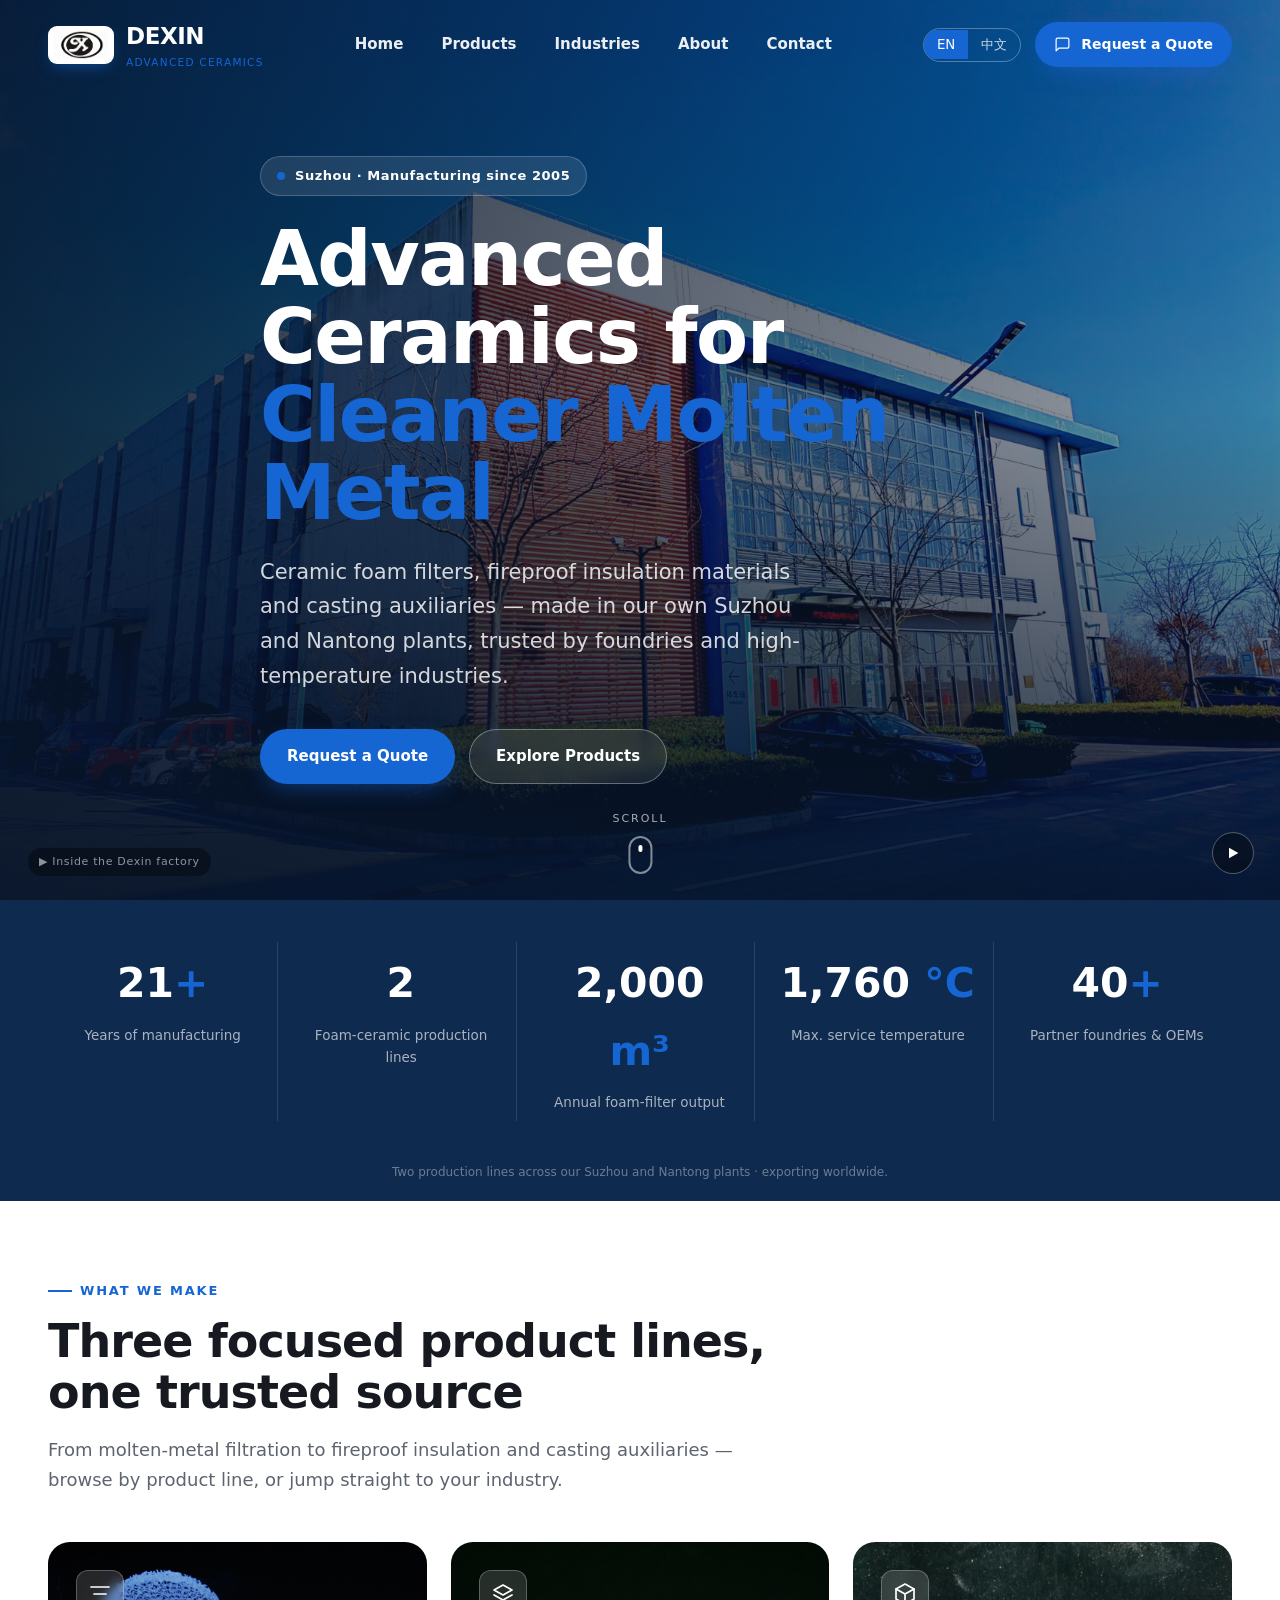
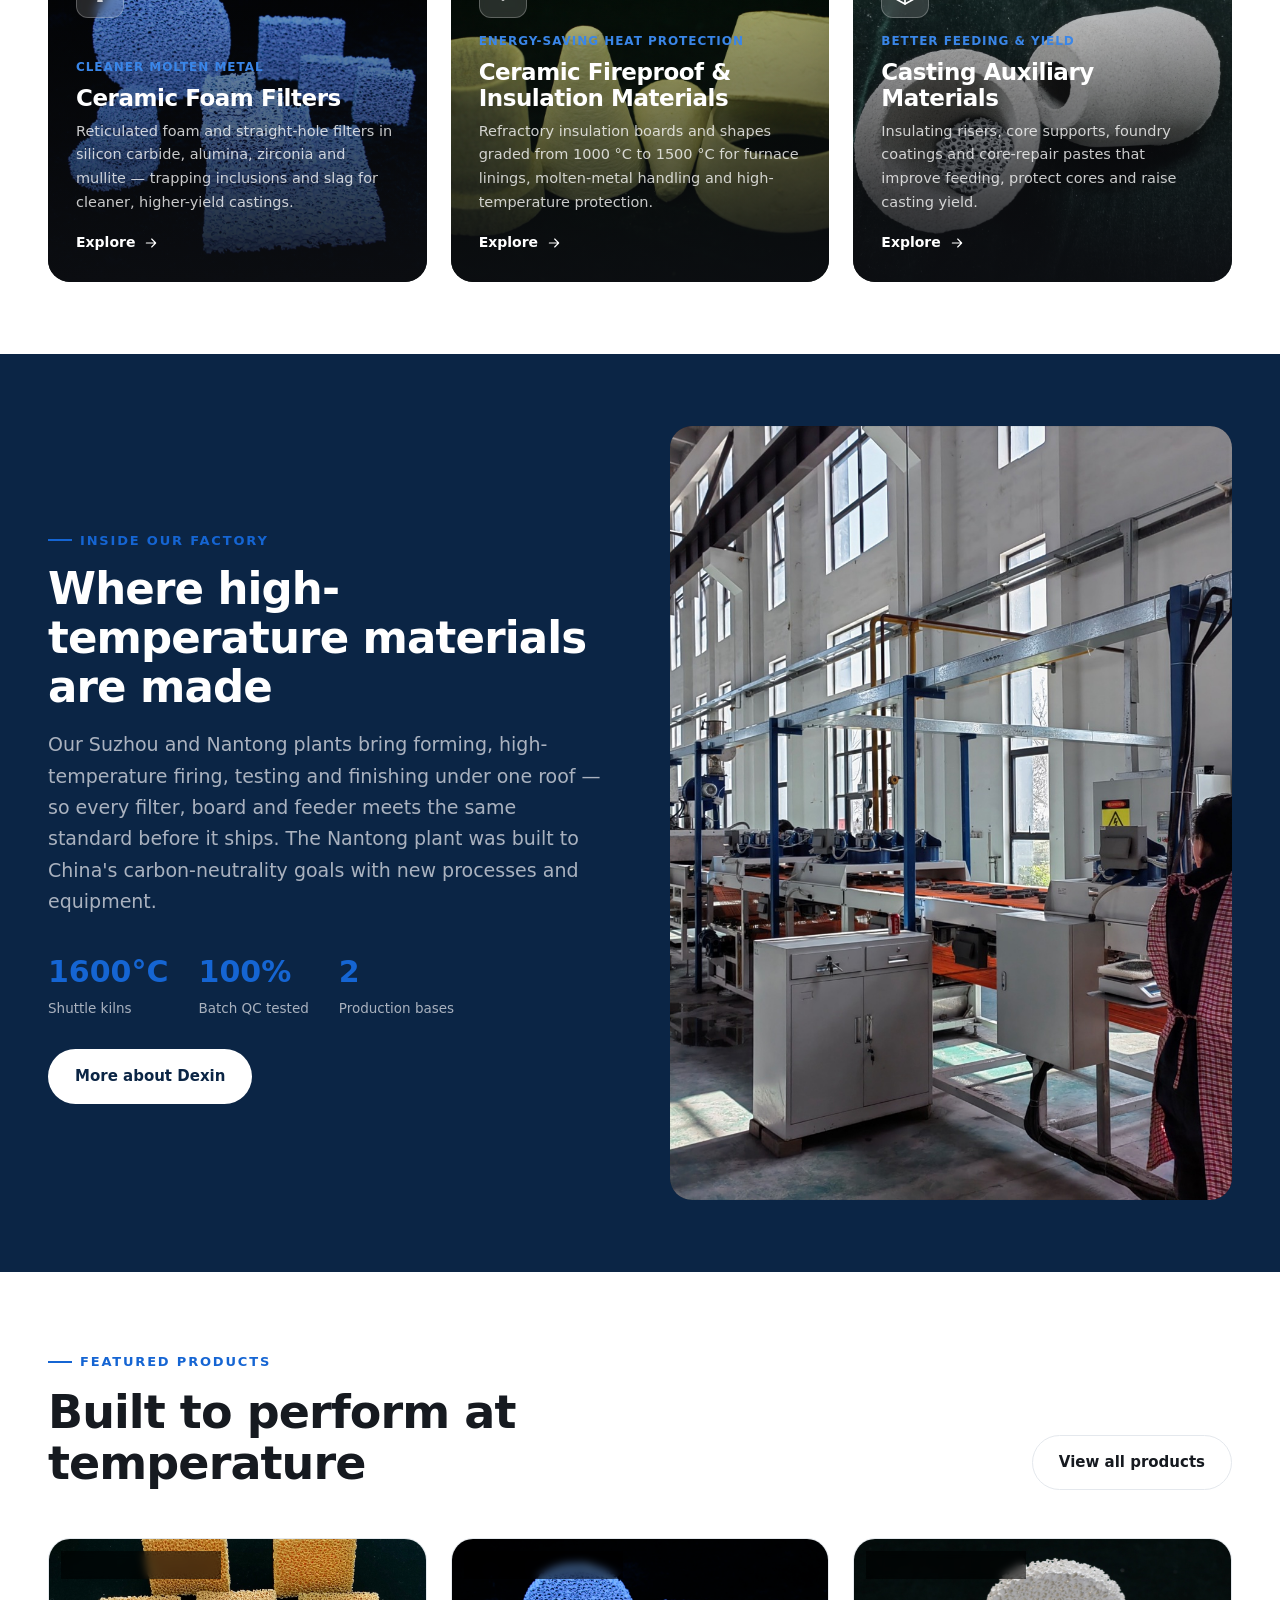
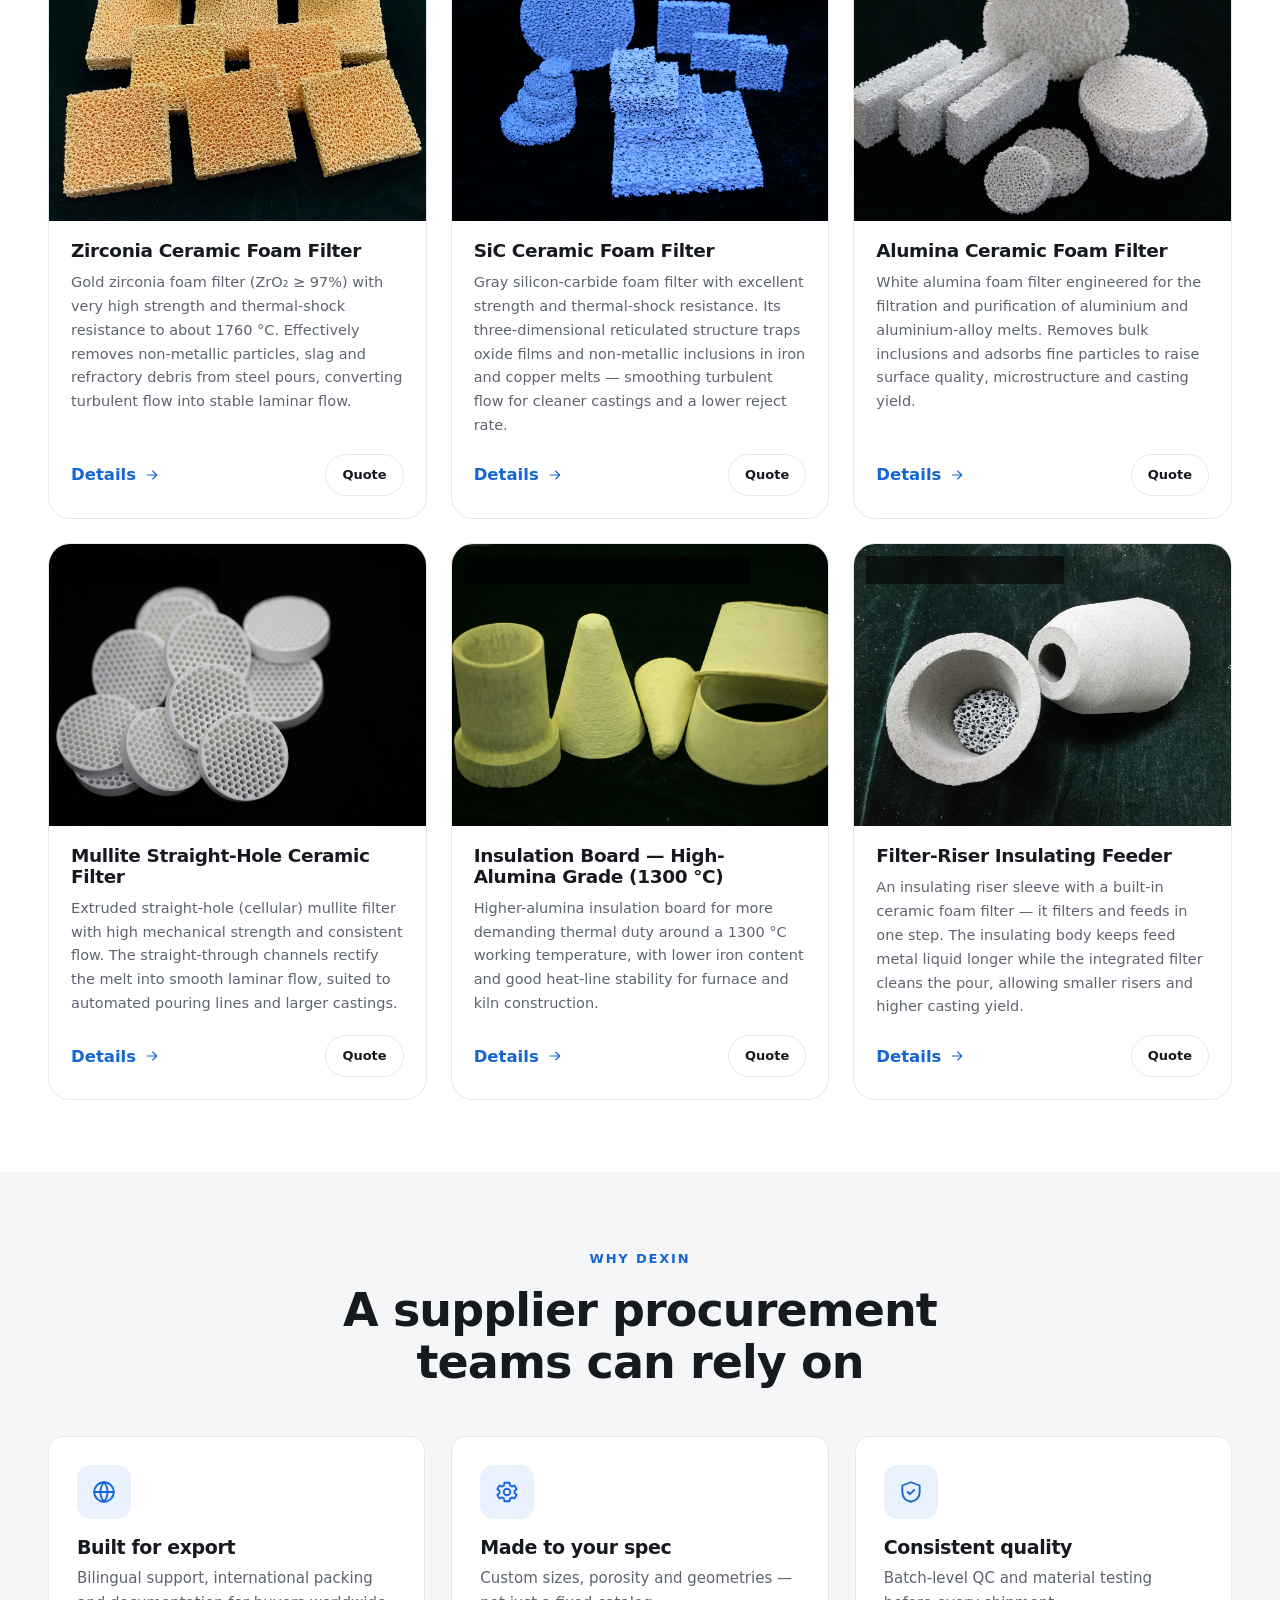
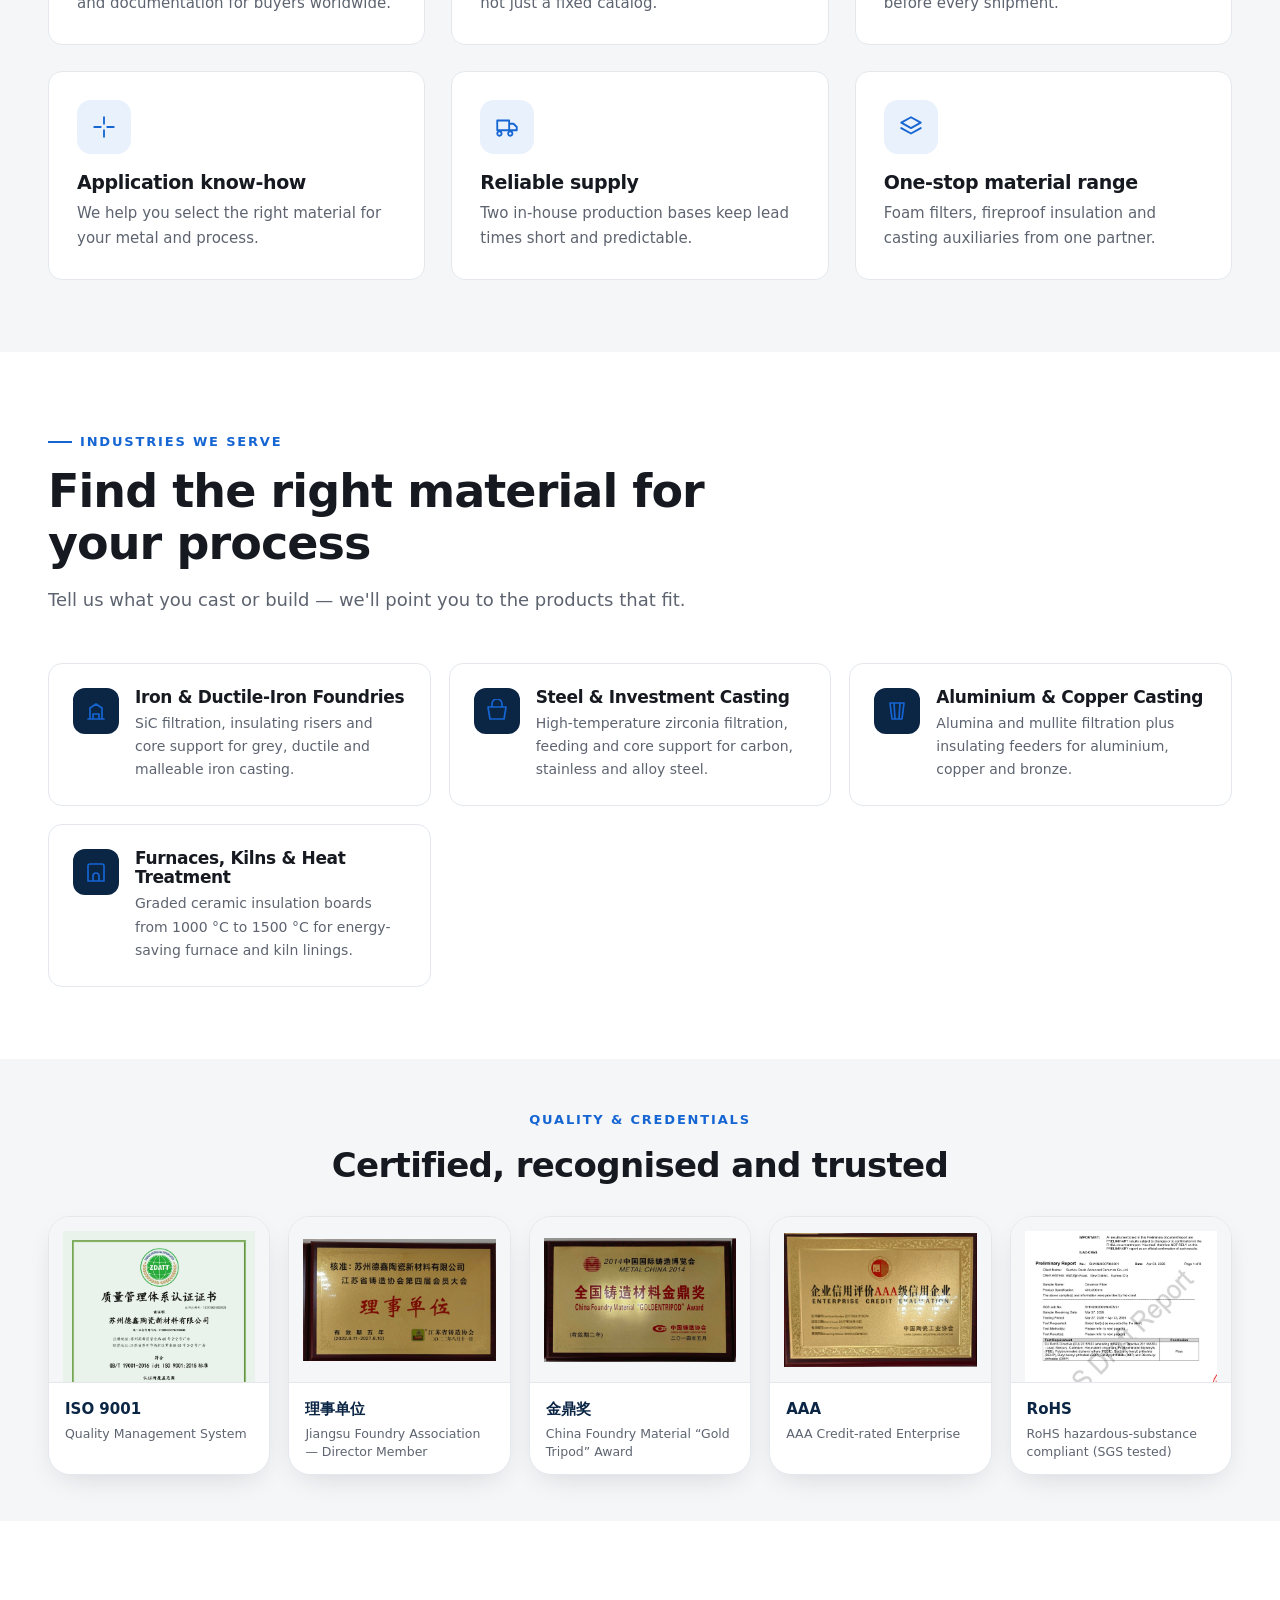
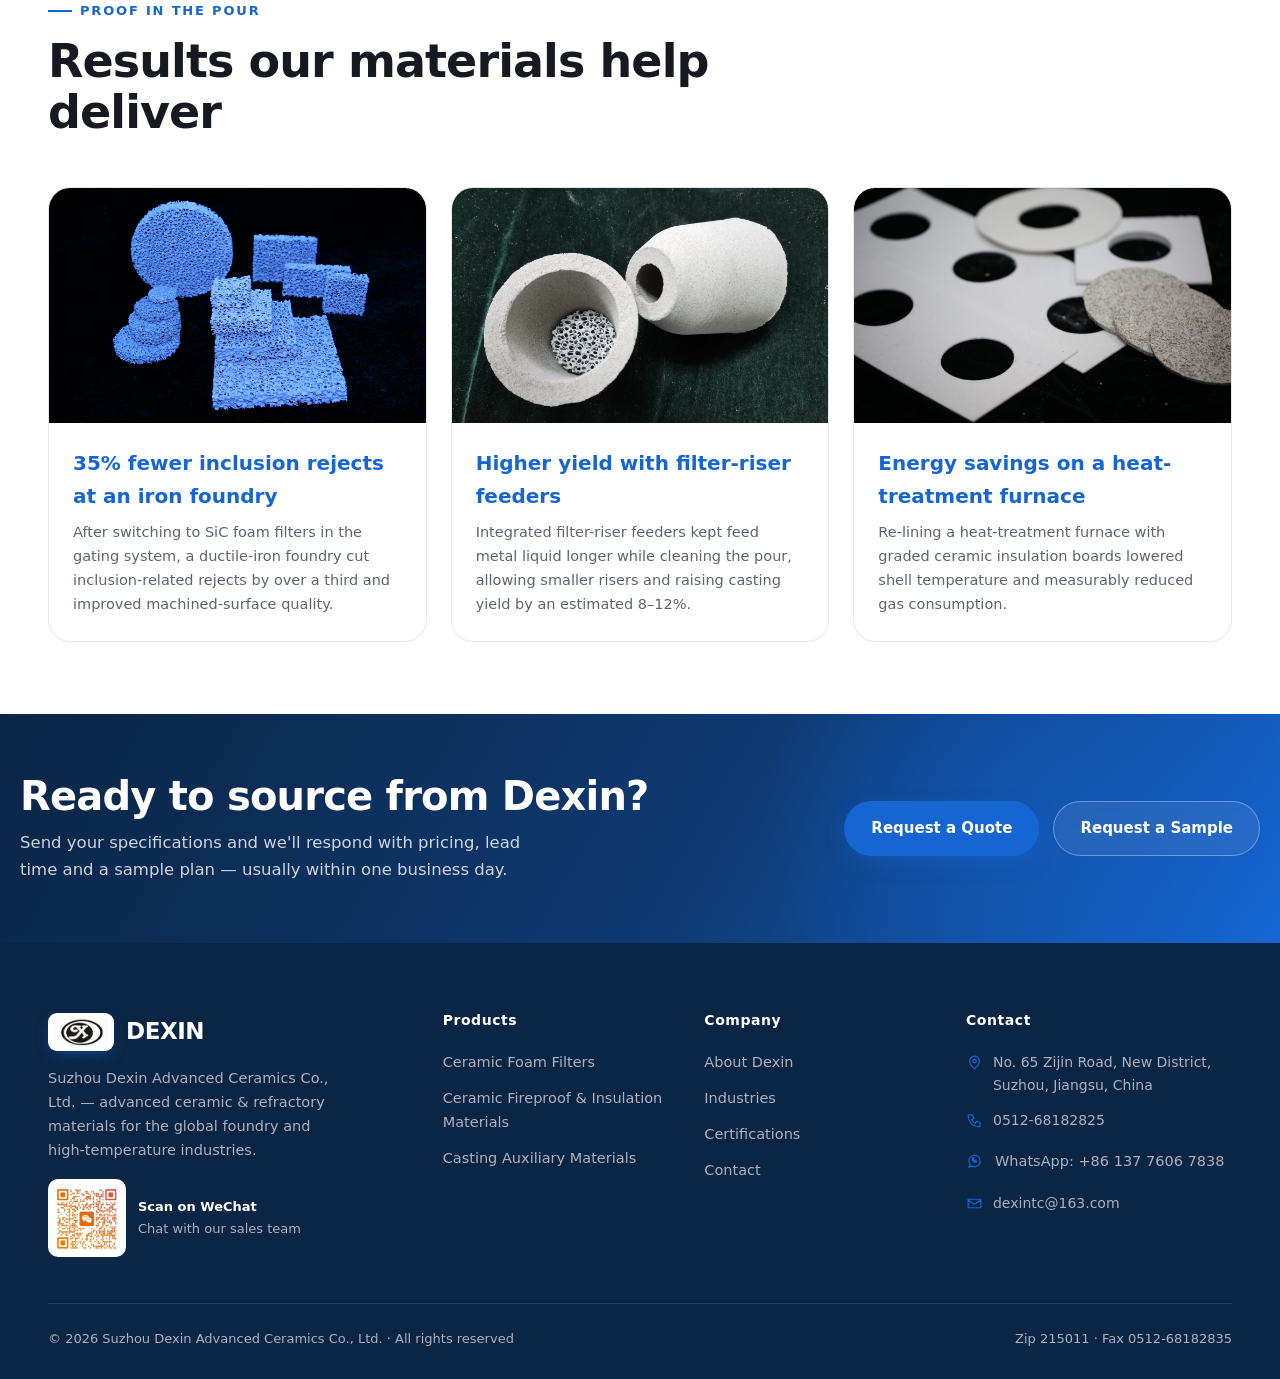
==== index.html @ f4f34315 "Wire inquiry forms, real brand assets, production text cleanup - Contact form + RFQ modal now submit" ====
<!DOCTYPE html>
<html lang="en">
<head>
<meta charset="UTF-8">
<meta name="viewport" content="width=device-width,initial-scale=1">
<title>苏州德鑫陶瓷新材料 — 泡沫陶瓷过滤器·防火隔热材料·铸造辅材制造商 | Dexin Advanced Ceramics</title>
<meta name="description" content="苏州德鑫陶瓷新材料有限公司（始于2005年）：专业生产碳化硅、氧化铝、氧化锆、莫来石泡沫陶瓷过滤器，陶瓷防火隔热材料与铸造辅材，苏州、南通两大生产基地，服务全球铸造及高温行业。Suzhou Dexin Advanced Ceramics — ceramic foam filters, fireproof insulation materials and casting auxiliaries since 2005.">
<link rel="canonical" href="https://szdexintc.com/">
<meta property="og:type" content="website">
<meta property="og:site_name" content="Suzhou Dexin Advanced Ceramics">
<meta property="og:title" content="苏州德鑫陶瓷新材料 — 泡沫陶瓷过滤器·防火隔热材料·铸造辅材制造商 | Dexin Advanced Ceramics">
<meta property="og:description" content="苏州德鑫陶瓷新材料有限公司（始于2005年）：专业生产碳化硅、氧化铝、氧化锆、莫来石泡沫陶瓷过滤器，陶瓷防火隔热材料与铸造辅材，苏州、南通两大生产基地，服务全球铸造及高温行业。Suzhou Dexin Advanced Ceramics — ceramic foam filters, fireproof insulation materials and casting auxiliaries since 2005.">
<meta property="og:url" content="https://szdexintc.com/">
<meta property="og:image" content="https://szdexintc.com/assets/img/site/factory_building.jpg">
<meta property="og:locale" content="en_US">
<meta property="og:locale:alternate" content="zh_CN">
<meta name="twitter:card" content="summary_large_image">
<meta name="keywords" content="泡沫陶瓷过滤器,碳化硅过滤器,氧化铝过滤器,氧化锆过滤器,莫来石过滤器,陶瓷防火隔热材料,铸造辅材,苏州德鑫陶瓷,ceramic foam filter,SiC foam filter,casting auxiliaries">
<meta name="applicable-device" content="pc,mobile">
<meta http-equiv="Cache-Control" content="no-transform">
<meta name="theme-color" content="#0b2545">
<meta name="referrer" content="strict-origin-when-cross-origin">
<meta http-equiv="Content-Security-Policy" content="default-src 'self'; script-src 'self' 'unsafe-inline'; style-src 'self' 'unsafe-inline'; img-src 'self' data:; font-src 'self'; media-src 'self'; connect-src 'self' https://api.web3forms.com; object-src 'none'; base-uri 'self'; form-action 'self'; frame-src 'none'; upgrade-insecure-requests">
<link rel="icon" type="image/jpeg" href="assets/img/site/logo_square.jpg">
<link rel="stylesheet" href="assets/css/fonts.css">
<link rel="stylesheet" href="assets/css/style.css">
<style>.hero-media.paused .slide{animation-play-state:paused}
.dx-toast{position:fixed;left:50%;bottom:34px;transform:translateX(-50%) translateY(20px);background:var(--ink);color:#fff;
padding:13px 22px;border-radius:100px;font-size:14px;z-index:600;opacity:0;transition:.3s;box-shadow:var(--shadow-lg)}
.dx-toast.show{opacity:1;transform:translateX(-50%)}</style>
<script type="application/ld+json">
{
 "@context": "https://schema.org",
 "@graph": [
  {
   "@type": "Organization",
   "@id": "https://szdexintc.com/#org",
   "name": "Suzhou Dexin Advanced Ceramics Co., Ltd.",
   "alternateName": [
    "苏州德鑫陶瓷新材料有限公司",
    "Dexin Advanced Ceramics",
    "DEXIN"
   ],
   "url": "https://szdexintc.com/",
   "logo": "https://szdexintc.com/assets/img/site/logo_square.jpg",
   "image": "https://szdexintc.com/assets/img/site/factory_building.jpg",
   "description": "苏州德鑫陶瓷新材料有限公司：专业生产泡沫陶瓷过滤器（碳化硅、氧化铝、氧化锆、莫来石）、陶瓷防火隔热材料与铸造辅材，始于2005年，苏州、南通两大生产基地。Manufacturer of ceramic foam filters (SiC, alumina, zirconia, mullite), fireproof ceramic insulation materials and casting auxiliaries for foundries and high-temperature industries. Founded 2005, Jiangsu, China.",
   "foundingDate": "2005",
   "email": "dexintc@163.com",
   "telephone": "+86-512-68182825",
   "faxNumber": "+86-512-68182835",
   "address": {
    "@type": "PostalAddress",
    "streetAddress": "No. 65 Zijin Road, New District",
    "addressLocality": "Suzhou",
    "addressRegion": "Jiangsu",
    "postalCode": "215011",
    "addressCountry": "CN"
   },
   "contactPoint": {
    "@type": "ContactPoint",
    "contactType": "sales",
    "telephone": "+86-137-7606-7838",
    "email": "dexintc@163.com",
    "availableLanguage": [
     "en",
     "zh"
    ]
   }
  },
  {
   "@type": "WebSite",
   "@id": "https://szdexintc.com/#website",
   "url": "https://szdexintc.com/",
   "name": "Suzhou Dexin Advanced Ceramics",
   "publisher": {
    "@id": "https://szdexintc.com/#org"
   },
   "inLanguage": [
    "en",
    "zh"
   ]
  }
 ]
}
</script>
</head>
<body>
<header id="site-header"></header>

<!-- ================= HERO ================= -->
<section class="hero">
  <div class="hero-media" id="heroMedia">
    <video id="heroVideo" autoplay muted loop playsinline preload="auto" poster="assets/img/site/factory_building.jpg">
      <source src="assets/video/factory.mp4" type="video/mp4">
    </video>
  </div>
  <div class="container hero-inner">
    <span class="tag"><span class="pulse"></span><span data-en>Suzhou · Manufacturing since 2005</span><span data-zh>苏州 · 始于2005年的专业制造</span></span>
    <h1><span data-en>Advanced Ceramics for <span class="accent">Cleaner Molten Metal</span></span><span data-zh>为更洁净的金属液<br>而生的<span class="accent">先进陶瓷材料</span></span></h1>
    <p class="sub"><span data-en>Ceramic foam filters, fireproof insulation materials and casting auxiliaries — made in our own Suzhou and Nantong plants, trusted by foundries and high-temperature industries.</span><span data-zh>泡沫陶瓷过滤器、陶瓷防火隔热材料与铸造辅材——苏州、南通自有工厂制造，深受铸造及高温行业信赖。</span></p>
    <div class="hero-cta">
      <a class="btn btn-primary" href="#" data-rfq data-rfq-type="quote"><span data-en>Request a Quote</span><span data-zh>获取报价</span></a>
      <a class="btn btn-on-dark" href="products.html"><span data-en>Explore Products</span><span data-zh>浏览产品</span></a>
    </div>
  </div>
  <div class="hero-vidctl"><button id="heroPause" title="Pause video" aria-label="Pause"></button></div>
  <span class="placeholder-note"><span data-en>▶ Inside the Dexin factory</span><span data-zh>▶ 走进德鑫工厂</span></span>
  <div class="hero-scroll"><span data-en>Scroll</span><span data-zh>向下滚动</span><span class="mouse"></span></div>
</section>

<!-- ================= STAT BAND ================= -->
<section class="statband">
  <div class="container">
    <div class="grid" id="statGrid"></div>
    <div class="stat-note"><span data-en>Two production lines across our Suzhou and Nantong plants · exporting worldwide.</span><span data-zh>苏州、南通两大生产基地 · 产品远销海内外。</span></div>
  </div>
</section>

<!-- ================= PRODUCT CATEGORIES ================= -->
<section class="section">
  <div class="container">
    <div class="section-head reveal">
      <span class="eyebrow"><span data-en>What we make</span><span data-zh>产品系列</span></span>
      <h2><span data-en>Three focused product lines, one trusted source</span><span data-zh>三大专注产品系列，一站式可靠供应</span></h2>
      <p><span data-en>From molten-metal filtration to fireproof insulation and casting auxiliaries — browse by product line, or jump straight to your industry.</span><span data-zh>从金属液过滤到防火隔热与铸造辅材——可按产品系列浏览，或直接进入您的应用行业。</span></p>
    </div>
    <div class="cards c3" id="catGrid"></div>
  </div>
</section>

<!-- ================= FACTORY BAND ================= -->
<section class="section dark factory">
  <div class="container">
    <div class="split">
      <div class="copy">
        <span class="eyebrow"><span data-en>Inside our factory</span><span data-zh>走进工厂</span></span>
        <h2 style="font-size:clamp(28px,3.4vw,44px);margin-top:14px"><span data-en>Where high-temperature materials are made</span><span data-zh>高温材料的诞生之地</span></h2>
        <p class="lead" style="color:var(--muted-d);margin-top:18px"><span data-en>Our Suzhou and Nantong plants bring forming, high-temperature firing, testing and finishing under one roof — so every filter, board and feeder meets the same standard before it ships. The Nantong plant was built to China's carbon-neutrality goals with new processes and equipment.</span><span data-zh>德鑫苏州与南通工厂集成型、高温烧成、检测与精加工于一体——确保每一片过滤器、每一块隔热板、每一只冒口出厂前都达到同一标准。南通工厂按国家碳中和目标建设，采用新工艺与新设备。</span></p>
        <div class="mini-stats">
          <div class="ms"><div class="n">1600°C</div><div class="l"><span data-en>Shuttle kilns</span><span data-zh>梭式窑炉</span></div></div>
          <div class="ms"><div class="n">100%</div><div class="l"><span data-en>Batch QC tested</span><span data-zh>批次质检</span></div></div>
          <div class="ms"><div class="n">2</div><div class="l"><span data-en>Production bases</span><span data-zh>生产基地</span></div></div>
        </div>
        <a class="btn btn-light" href="about.html" style="margin-top:30px"><span data-en>More about Dexin</span><span data-zh>了解德鑫</span></a>
      </div>
      <div class="media" id="factoryMedia">
        <img class="slide" src="assets/img/site/factory_line.jpg" alt="Dexin production line">
        <img class="slide" src="assets/img/site/molten_pour.jpg" alt="Molten metal pour">
        <img class="slide" src="assets/img/site/factory_kiln.jpg" alt="Shuttle kiln">
      </div>
    </div>
  </div>
</section>

<!-- ================= FEATURED PRODUCTS ================= -->
<section class="section">
  <div class="container">
    <div class="section-head reveal" style="display:flex;justify-content:space-between;align-items:flex-end;max-width:none;gap:20px;flex-wrap:wrap">
      <div style="max-width:620px">
        <span class="eyebrow"><span data-en>Featured products</span><span data-zh>精选产品</span></span>
        <h2><span data-en>Built to perform at temperature</span><span data-zh>为高温工况而生</span></h2>
      </div>
      <a class="btn btn-ghost" href="products.html"><span data-en>View all products</span><span data-zh>查看全部产品</span></a>
    </div>
    <div class="cards c3" id="featGrid"></div>
  </div>
</section>

<!-- ================= WHY DEXIN ================= -->
<section class="section soft">
  <div class="container">
    <div class="section-head center reveal">
      <span class="eyebrow"><span data-en>Why Dexin</span><span data-zh>为何选择德鑫</span></span>
      <h2><span data-en>A supplier procurement teams can rely on</span><span data-zh>采购团队可信赖的供应商</span></h2>
    </div>
    <div class="feature-grid" id="whyGrid"></div>
  </div>
</section>

<!-- ================= INDUSTRIES ================= -->
<section class="section">
  <div class="container">
    <div class="section-head reveal">
      <span class="eyebrow"><span data-en>Industries we serve</span><span data-zh>服务行业</span></span>
      <h2><span data-en>Find the right material for your process</span><span data-zh>为您的工艺匹配合适材料</span></h2>
      <p><span data-en>Tell us what you cast or build — we'll point you to the products that fit.</span><span data-zh>告诉我们您的铸造或制造场景，我们为您推荐适配产品。</span></p>
    </div>
    <div class="ind-grid" id="indGrid"></div>
  </div>
</section>

<!-- ================= CERTIFICATIONS ================= -->
<section class="section soft tight" id="certs">
  <div class="container">
    <div class="section-head center reveal" style="margin-bottom:32px">
      <span class="eyebrow"><span data-en>Quality & credentials</span><span data-zh>质量与资质</span></span>
      <h2 style="font-size:clamp(24px,2.8vw,34px)"><span data-en>Certified, recognised and trusted</span><span data-zh>认证 · 荣誉 · 信赖</span></h2>
    </div>
    <div class="cert-gallery reveal" id="certRow"></div>
  </div>
</section>

<!-- ================= CASE STUDIES ================= -->
<section class="section">
  <div class="container">
    <div class="section-head reveal">
      <span class="eyebrow"><span data-en>Proof in the pour</span><span data-zh>实效案例</span></span>
      <h2><span data-en>Results our materials help deliver</span><span data-zh>材料带来的实际成效</span></h2>
    </div>
    <div class="cards c3" id="caseGrid"></div>
  </div>
</section>

<!-- ================= CTA ================= -->
<section class="cta-band">
  <div class="container inner">
    <div class="reveal">
      <h2><span data-en>Ready to source from Dexin?</span><span data-zh>准备与德鑫合作？</span></h2>
      <p><span data-en>Send your specifications and we'll respond with pricing, lead time and a sample plan — usually within one business day.</span><span data-zh>发送您的规格需求，我们将回复价格、交期与样品方案——通常一个工作日内。</span></p>
    </div>
    <div class="hero-cta reveal d1">
      <a class="btn btn-primary" href="#" data-rfq data-rfq-type="quote"><span data-en>Request a Quote</span><span data-zh>获取报价</span></a>
      <a class="btn btn-on-dark" href="#" data-rfq data-rfq-type="sample"><span data-en>Request a Sample</span><span data-zh>申请样品</span></a>
    </div>
  </div>
</section>

<footer id="site-footer"></footer>

<script src="assets/js/data.js"></script>
<script>
window.DXPAGE = function(){
  const U=window.DXUI, D=window.DX;
  // stat band
  document.getElementById('statGrid').innerHTML = D.stats.map(s=>`
    <div class="stat"><div class="num" data-count="${s.v}" data-suffix="${s.suffix}">0</div>
      <div class="lbl"><span data-en>${s.en}</span><span data-zh>${s.zh}</span></div></div>`).join('');
  // categories
  const catImg={filters:'assets/img/products/sic.jpg',
    insulation:'assets/img/products/ins_highalu.jpg',casting:'assets/img/products/riser.jpg'};
  document.getElementById('catGrid').innerHTML = D.cats.map(c=>U.categoryCard(c,catImg[c.slug])).join('');
  // featured
  const feat=[44,41,43,55,92,71].map(id=>D.products.find(p=>p.id===id)).filter(Boolean);
  document.getElementById('featGrid').innerHTML = feat.map(p=>U.productCard(p)).join('');
  // why
  const why=[
    {ic:'globe',en:'Built for export',zh:'面向出口',de:'Bilingual support, international packing and documentation for buyers worldwide.',dz:'中英双语服务、国际包装与单证，服务全球买家。'},
    {ic:'gear',en:'Made to your spec',zh:'按需定制',de:'Custom sizes, porosity and geometries — not just a fixed catalog.',dz:'尺寸、气孔率与外形均可定制——不止于标准目录。'},
    {ic:'shield2',en:'Consistent quality',zh:'稳定质量',de:'Batch-level QC and material testing before every shipment.',dz:'每批出货前进行批次质检与材料测试。'},
    {ic:'spark',en:'Application know-how',zh:'应用经验',de:'We help you select the right material for your metal and process.',dz:'协助您为金属与工艺选择合适材料。'},
    {ic:'truck',en:'Reliable supply',zh:'可靠供货',de:'Two in-house production bases keep lead times short and predictable.',dz:'两大自有生产基地，交期短且可预期。'},
    {ic:'layers',en:'One-stop material range',zh:'一站式材料',de:'Foam filters, fireproof insulation and casting auxiliaries from one partner.',dz:'泡沫过滤器、防火隔热材料与铸造辅材一站采购。'},
  ];
  document.getElementById('whyGrid').innerHTML = why.map((w,i)=>`
    <div class="feature reveal d${(i%3)+1}"><div class="ico">${U.svg(w.ic)}</div>
      <h3><span data-en>${w.en}</span><span data-zh>${w.zh}</span></h3>
      <p><span data-en>${w.de}</span><span data-zh>${w.dz}</span></p></div>`).join('');
  // industries
  document.getElementById('indGrid').innerHTML = D.industries.map((c,i)=>`
    <a class="ind reveal d${(i%3)+1}" href="industries.html?ind=${c.slug}">
      <span class="ico">${U.svg(c.icon)}</span>
      <div><h3><span data-en>${c.en}</span><span data-zh>${c.zh}</span></h3>
      <p><span data-en>${c.desc_en}</span><span data-zh>${c.desc_zh}</span></p></div></a>`).join('');
  // certs — real certificate scans + honors
  document.getElementById('certRow').innerHTML = D.certs.map(c=>U.certCard(c)).join('');
  // cases
  document.getElementById('caseGrid').innerHTML = D.cases.map(cs=>{
    const p=D.products.find(x=>x.id===cs.pid)||{img:''};
    return `<article class="case reveal"><div class="thumb"><img src="${p.img}" alt="" loading="lazy"></div>
      <div class="body"><div class="kpi"><span data-en>${cs.en_t}</span><span data-zh>${cs.zh_t}</span></div>
      <p><span data-en>${cs.en}</span><span data-zh>${cs.zh}</span></p></div></article>`;}).join('');
};
// hero video play / pause control
document.addEventListener('DOMContentLoaded',function(){
  const U=window.DXUI;
  const pause=document.getElementById('heroPause'), vid=document.getElementById('heroVideo');
  if(pause&&vid){
    const sync=()=>{const paused=vid.paused;pause.innerHTML=U.svg(paused?'play':'pause');pause.title=paused?'Play':'Pause video';};
    pause.onclick=()=>{ if(vid.paused){vid.play();} else {vid.pause();} sync(); };
    vid.addEventListener('play',sync); vid.addEventListener('pause',sync); sync();
  }
});
</script>
<script src="assets/js/components.js"></script>
</body>
</html>
---- assets/css/fonts.css ----
/* Self-hosted webfonts (latin) — Chinese text uses system fonts (PingFang SC / Microsoft YaHei). */
@font-face{font-family:'Inter';font-style:normal;font-weight:400;font-display:swap;src:url('../fonts/inter-400.woff2') format('woff2');unicode-range:U+0000-00FF,U+0131,U+0152-0153,U+02BB-02BC,U+02C6,U+02DA,U+02DC,U+0304,U+0308,U+0329,U+2000-206F,U+20AC,U+2122,U+2191,U+2193,U+2212,U+2215,U+FEFF,U+FFFD;}
@font-face{font-family:'Inter';font-style:normal;font-weight:500;font-display:swap;src:url('../fonts/inter-500.woff2') format('woff2');unicode-range:U+0000-00FF,U+0131,U+0152-0153,U+02BB-02BC,U+02C6,U+02DA,U+02DC,U+0304,U+0308,U+0329,U+2000-206F,U+20AC,U+2122,U+2191,U+2193,U+2212,U+2215,U+FEFF,U+FFFD;}
@font-face{font-family:'Inter';font-style:normal;font-weight:600;font-display:swap;src:url('../fonts/inter-600.woff2') format('woff2');unicode-range:U+0000-00FF,U+0131,U+0152-0153,U+02BB-02BC,U+02C6,U+02DA,U+02DC,U+0304,U+0308,U+0329,U+2000-206F,U+20AC,U+2122,U+2191,U+2193,U+2212,U+2215,U+FEFF,U+FFFD;}
@font-face{font-family:'Inter';font-style:normal;font-weight:700;font-display:swap;src:url('../fonts/inter-700.woff2') format('woff2');unicode-range:U+0000-00FF,U+0131,U+0152-0153,U+02BB-02BC,U+02C6,U+02DA,U+02DC,U+0304,U+0308,U+0329,U+2000-206F,U+20AC,U+2122,U+2191,U+2193,U+2212,U+2215,U+FEFF,U+FFFD;}
@font-face{font-family:'Sora';font-style:normal;font-weight:400;font-display:swap;src:url('../fonts/sora-400.woff2') format('woff2');unicode-range:U+0000-00FF,U+0131,U+0152-0153,U+02BB-02BC,U+02C6,U+02DA,U+02DC,U+0304,U+0308,U+0329,U+2000-206F,U+20AC,U+2122,U+2191,U+2193,U+2212,U+2215,U+FEFF,U+FFFD;}
@font-face{font-family:'Sora';font-style:normal;font-weight:600;font-display:swap;src:url('../fonts/sora-600.woff2') format('woff2');unicode-range:U+0000-00FF,U+0131,U+0152-0153,U+02BB-02BC,U+02C6,U+02DA,U+02DC,U+0304,U+0308,U+0329,U+2000-206F,U+20AC,U+2122,U+2191,U+2193,U+2212,U+2215,U+FEFF,U+FFFD;}
@font-face{font-family:'Sora';font-style:normal;font-weight:700;font-display:swap;src:url('../fonts/sora-700.woff2') format('woff2');unicode-range:U+0000-00FF,U+0131,U+0152-0153,U+02BB-02BC,U+02C6,U+02DA,U+02DC,U+0304,U+0308,U+0329,U+2000-206F,U+20AC,U+2122,U+2191,U+2193,U+2212,U+2215,U+FEFF,U+FFFD;}
@font-face{font-family:'Sora';font-style:normal;font-weight:800;font-display:swap;src:url('../fonts/sora-800.woff2') format('woff2');unicode-range:U+0000-00FF,U+0131,U+0152-0153,U+02BB-02BC,U+02C6,U+02DA,U+02DC,U+0304,U+0308,U+0329,U+2000-206F,U+20AC,U+2122,U+2191,U+2193,U+2212,U+2215,U+FEFF,U+FFFD;}
---- assets/css/style.css ----
/* =====================================================================
   DEXIN — Suzhou Dexin Ceramic New Materials  |  Demo design system
   "Premium Hybrid": dark cinematic hero → light body → dark factory band
   ===================================================================== */

/* ---------- Tokens ---------- */
:root{
  --ink:#0b2545;          /* deep navy (brand dark)   */
  --ink-2:#0e2a4f;        /* dark section bg          */
  --ink-3:#173a63;        /* dark card                */
  --bg:#ffffff;
  --bg-soft:#f5f6f8;
  --bg-soft-2:#eceff3;
  --line:#e4e8ed;
  --line-dark:rgba(255,255,255,.12);
  --text:#161a20;
  --muted:#5d6470;
  --muted-d:#aab2bf;      /* muted on dark            */
  --molten:#1565d3;       /* logo royal blue (accent) */
  --molten-2:#3a86e8;
  --molten-soft:#e9f1fc;
  --steel:#0d4aa8;        /* deeper blue accent       */
  --gold:#f3b340;
  --radius:14px;
  --radius-lg:22px;
  --shadow-sm:0 1px 3px rgba(20,24,33,.06),0 1px 2px rgba(20,24,33,.04);
  --shadow:0 10px 30px -12px rgba(20,24,33,.18);
  --shadow-lg:0 30px 60px -20px rgba(20,24,33,.30);
  --container:1240px;
  --ease:cubic-bezier(.22,.61,.36,1);
  --font:'Inter','PingFang SC','Hiragino Sans GB','Microsoft YaHei',system-ui,-apple-system,Segoe UI,Roboto,Arial,sans-serif;
  --display:'Sora','PingFang SC','Hiragino Sans GB','Microsoft YaHei',var(--font);
}

/* ---------- Reset ---------- */
*,*::before,*::after{box-sizing:border-box}
html{scroll-behavior:smooth;-webkit-text-size-adjust:100%}
body{margin:0;font-family:var(--font);color:var(--text);background:var(--bg);
  font-size:16.5px;line-height:1.65;-webkit-font-smoothing:antialiased;overflow-x:hidden}
html[lang="zh"] body{font-size:17px;line-height:1.8}
img{max-width:100%;display:block}
a{color:inherit;text-decoration:none}
button{font-family:inherit;cursor:pointer}
h1,h2,h3,h4{font-family:var(--display);font-weight:700;line-height:1.12;letter-spacing:-.02em;margin:0}
p{margin:0}
ul{margin:0;padding:0;list-style:none}
:focus-visible{outline:3px solid var(--molten);outline-offset:2px;border-radius:6px}

/* ---------- Layout ---------- */
.container{width:100%;max-width:var(--container);margin:0 auto;padding:0 28px}
.section{padding:72px 0}
.section.tight{padding:46px 0}
.dark{background:var(--ink);color:#fff}
.dark h1,.dark h2,.dark h3{color:#fff}
.soft{background:var(--bg-soft)}
.eyebrow{display:inline-flex;align-items:center;gap:8px;font-family:var(--display);
  font-size:13px;font-weight:600;letter-spacing:.14em;text-transform:uppercase;color:var(--molten)}
.eyebrow::before{content:"";width:24px;height:2px;background:var(--molten);display:inline-block}
.section-head{max-width:720px;margin-bottom:48px}
.section-head.center{margin-inline:auto;text-align:center}
.section-head.center .eyebrow::before{display:none}
.section-head h2{font-size:clamp(28px,3.6vw,46px);margin:14px 0 0}
.section-head p{margin-top:16px;color:var(--muted);font-size:18px}
.dark .section-head p{color:var(--muted-d)}
.lead{font-size:19px;color:var(--muted)}

/* ---------- Buttons ---------- */
.btn{display:inline-flex;align-items:center;gap:10px;font-family:var(--display);font-weight:600;
  font-size:15px;padding:14px 26px;border-radius:100px;border:1.5px solid transparent;
  transition:transform .25s var(--ease),background .25s,box-shadow .25s,color .25s;white-space:nowrap}
.btn:hover{transform:translateY(-2px)}
.btn svg{width:17px;height:17px}
.btn-primary{background:var(--molten);color:#fff;box-shadow:0 8px 24px -8px rgba(21,101,211,.6)}
.btn-primary:hover{background:var(--molten-2);box-shadow:0 14px 30px -8px rgba(21,101,211,.7)}
.btn-dark{background:var(--ink);color:#fff}
.btn-dark:hover{background:#000}
.btn-ghost{background:transparent;color:var(--text);border-color:var(--line)}
.btn-ghost:hover{border-color:var(--ink);background:var(--ink);color:#fff}
.btn-light{background:#fff;color:var(--ink)}
.btn-light:hover{background:var(--bg-soft)}
.btn-on-dark{background:rgba(255,255,255,.08);color:#fff;border-color:rgba(255,255,255,.32);backdrop-filter:blur(6px)}
.btn-on-dark:hover{background:#fff;color:var(--ink);border-color:#fff}
.btn-sm{padding:10px 18px;font-size:14px}
.link-arrow{display:inline-flex;align-items:center;gap:8px;font-family:var(--display);font-weight:600;color:var(--molten)}
.link-arrow svg{width:16px;transition:transform .25s var(--ease)}
.link-arrow:hover svg{transform:translateX(5px)}

/* ---------- Header ---------- */
.site-header{position:fixed;inset:0 0 auto 0;z-index:200;transition:background .35s,box-shadow .35s,padding .35s;
  padding:18px 0}
.site-header .bar{display:flex;align-items:center;justify-content:space-between;gap:24px}
.brand{display:flex;align-items:center;gap:12px;font-family:var(--display);font-weight:800;font-size:23px;
  letter-spacing:-.02em;color:#fff;transition:color .35s}
.brand .mark{width:38px;height:38px;border-radius:9px;display:grid;place-items:center;flex:0 0 auto;
  background:linear-gradient(135deg,#3a86e8,#0d4aa8);box-shadow:0 6px 16px -6px rgba(21,101,211,.7)}
.brand .mark svg{width:22px;height:22px}
.brand small{display:block;font-family:var(--font);font-weight:500;font-size:10.5px;letter-spacing:.12em;
  text-transform:uppercase;color:var(--molten);margin-top:-2px}
.nav{display:flex;align-items:center;gap:6px}
.nav>li>a{display:block;padding:10px 16px;font-family:var(--display);font-weight:600;font-size:15px;
  color:rgba(255,255,255,.92);border-radius:8px;transition:background .2s,color .2s}
.nav>li>a:hover{background:rgba(255,255,255,.1)}
.header-actions{display:flex;align-items:center;gap:14px}
.lang-toggle{display:flex;align-items:center;gap:0;border:1.5px solid rgba(255,255,255,.3);border-radius:100px;
  overflow:hidden;font-family:var(--display);font-weight:600;font-size:13px}
.lang-toggle button{background:transparent;color:rgba(255,255,255,.8);border:0;padding:7px 13px;transition:.2s}
.lang-toggle button.active{background:var(--molten);color:#fff}

/* scrolled / solid header */
.site-header.solid{background:rgba(255,255,255,.92);backdrop-filter:saturate(180%) blur(14px);
  box-shadow:0 1px 0 var(--line),0 6px 24px -16px rgba(0,0,0,.3);padding:12px 0}
.site-header.solid .brand{color:var(--ink)}
.site-header.solid .nav>li>a{color:var(--text)}
.site-header.solid .nav>li>a:hover{background:var(--bg-soft)}
.site-header.solid .lang-toggle{border-color:var(--line)}
.site-header.solid .lang-toggle button{color:var(--muted)}
.site-header.solid .lang-toggle button.active{color:#fff}
/* inner pages always solid theme (stays fixed like the overlay header) */
.site-header.static-solid{background:rgba(255,255,255,.94);backdrop-filter:saturate(180%) blur(14px);
  box-shadow:0 1px 0 var(--line),0 6px 24px -16px rgba(0,0,0,.25);padding:12px 0}
.site-header.static-solid .brand{color:var(--ink)}
.site-header.static-solid .nav>li>a{color:var(--text)}
.site-header.static-solid .lang-toggle{border-color:var(--line)}
.site-header.static-solid .lang-toggle button{color:var(--muted)}

/* ---------- Mega menu ---------- */
.has-mega{position:relative}
.mega{position:fixed;left:0;right:0;top:0;margin-top:70px;background:#fff;color:var(--text);
  border-top:1px solid var(--line);box-shadow:var(--shadow-lg);
  opacity:0;visibility:hidden;transform:translateY(-10px);transition:.28s var(--ease);z-index:190}
.has-mega:hover .mega,.mega:hover{opacity:1;visibility:visible;transform:translateY(0)}
.mega-inner{max-width:var(--container);margin:0 auto;padding:34px 28px;display:grid;
  grid-template-columns:1.3fr 1fr;gap:40px}
.mega-col h4{font-size:12px;letter-spacing:.14em;text-transform:uppercase;color:var(--muted);margin-bottom:14px}
.mega-links{display:grid;grid-template-columns:1fr 1fr;gap:6px}
.mega-links.one{grid-template-columns:1fr}
.mega-links a{display:flex;align-items:center;gap:12px;padding:11px 12px;border-radius:10px;
  font-family:var(--display);font-weight:600;font-size:14.5px;transition:.18s}
.mega-links a:hover{background:var(--molten-soft);color:#c2440a}
.mega-links a .dot{width:8px;height:8px;border-radius:3px;background:var(--molten);flex:0 0 auto}
.mega-feature{background:var(--ink);border-radius:var(--radius);padding:26px;color:#fff;display:flex;
  flex-direction:column;justify-content:flex-end;min-height:220px;position:relative;overflow:hidden}
.mega-feature::after{content:"";position:absolute;inset:0;background:radial-gradient(120% 90% at 80% 0%,rgba(21,101,211,.45),transparent 60%)}
.mega-feature>*{position:relative;z-index:1}
.mega-feature h4{color:var(--molten);font-size:12px}
.mega-feature p{font-size:15px;color:var(--muted-d);margin:8px 0 16px}

/* ---------- Hero ---------- */
.hero{position:relative;min-height:100vh;display:flex;align-items:center;color:#fff;overflow:hidden;isolation:isolate}
.hero-media{position:absolute;inset:0;z-index:-2;background:#06122a}
.hero-media .slide,.hero-media video{position:absolute;inset:0;width:100%;height:100%;object-fit:cover}
.hero-media .slide{opacity:0;transform:scale(1.12);animation:kenburns 24s linear infinite;will-change:opacity,transform}
.hero-media .slide.show{opacity:1;transition:opacity 1.6s ease}
@keyframes kenburns{0%{transform:scale(1.04)}100%{transform:scale(1.18)}}
.hero::before{content:"";position:absolute;inset:0;z-index:-1;
  background:linear-gradient(105deg,rgba(7,20,41,.92) 0%,rgba(7,20,41,.72) 38%,rgba(7,20,41,.35) 100%),
             linear-gradient(0deg,rgba(7,20,41,.85),transparent 55%)}
.hero-inner{padding:120px 0 80px;max-width:760px}
.hero .tag{display:inline-flex;align-items:center;gap:10px;padding:8px 16px;border-radius:100px;
  background:rgba(255,255,255,.1);border:1px solid rgba(255,255,255,.2);font-size:13px;font-weight:600;
  font-family:var(--display);letter-spacing:.04em;backdrop-filter:blur(6px);margin-bottom:24px}
.hero .tag .pulse{width:8px;height:8px;border-radius:50%;background:var(--molten);box-shadow:0 0 0 0 rgba(21,101,211,.7);animation:pulse 2s infinite}
@keyframes pulse{0%{box-shadow:0 0 0 0 rgba(21,101,211,.6)}70%{box-shadow:0 0 0 12px rgba(21,101,211,0)}100%{box-shadow:0 0 0 0 rgba(21,101,211,0)}}
.hero h1{font-size:clamp(38px,6vw,76px);line-height:1.03}
.hero h1 .accent{color:var(--molten)}
.hero p.sub{font-size:clamp(17px,2vw,21px);color:rgba(255,255,255,.82);margin:22px 0 36px;max-width:560px}
.hero-cta{display:flex;flex-wrap:wrap;gap:14px;align-items:center}
.hero-scroll{position:absolute;bottom:26px;left:50%;transform:translateX(-50%);z-index:2;display:flex;
  flex-direction:column;align-items:center;gap:8px;font-size:11px;letter-spacing:.18em;text-transform:uppercase;color:rgba(255,255,255,.65)}
.hero-scroll .mouse{width:24px;height:38px;border:2px solid rgba(255,255,255,.5);border-radius:14px;position:relative}
.hero-scroll .mouse::after{content:"";position:absolute;top:7px;left:50%;transform:translateX(-50%);width:4px;height:7px;background:#fff;border-radius:2px;animation:scrolldot 1.8s infinite}
@keyframes scrolldot{0%{opacity:0;top:7px}40%{opacity:1}80%{opacity:0;top:18px}100%{opacity:0}}
.hero-vidctl{position:absolute;right:26px;bottom:26px;z-index:3;display:flex;gap:8px}
.hero-vidctl button{width:42px;height:42px;border-radius:50%;border:1px solid rgba(255,255,255,.3);
  background:rgba(0,0,0,.35);color:#fff;display:grid;place-items:center;backdrop-filter:blur(6px)}
.hero-vidctl svg{width:16px;height:16px}
.placeholder-note{position:absolute;left:28px;bottom:24px;z-index:3;font-size:11px;letter-spacing:.06em;
  color:rgba(255,255,255,.55);background:rgba(0,0,0,.35);padding:5px 11px;border-radius:100px;backdrop-filter:blur(4px)}

/* ---------- Stat band ---------- */
.statband{background:var(--ink-2);color:#fff;position:relative;z-index:5}
.statband .grid{display:grid;grid-template-columns:repeat(5,1fr);gap:8px;padding:42px 0}
.stat{text-align:center;padding:8px 14px;border-right:1px solid var(--line-dark)}
.stat:last-child{border-right:0}
.stat .num{font-family:var(--display);font-weight:800;font-size:clamp(28px,3.2vw,42px);
  color:#fff;contain:content}
.stat .num .suffix{color:var(--molten)}
.stat .lbl{font-size:13.5px;color:var(--muted-d);margin-top:6px}
.stat-note{text-align:center;font-size:12px;color:var(--muted-d);opacity:.6;padding-bottom:18px}

/* ---------- Product cards ---------- */
.cards{display:grid;gap:24px}
.cards.c3{grid-template-columns:repeat(3,1fr)}
.cards.c4{grid-template-columns:repeat(4,1fr)}
.cards.c2{grid-template-columns:repeat(2,1fr)}
.pcard{background:#fff;border:1px solid var(--line);border-radius:var(--radius-lg);overflow:hidden;
  transition:transform .35s var(--ease),box-shadow .35s,border-color .35s;display:flex;flex-direction:column}
.pcard:hover{transform:translateY(-6px);box-shadow:var(--shadow-lg);border-color:transparent}
.pcard .thumb{aspect-ratio:4/3;background:#06122a;overflow:hidden;position:relative}
.pcard .thumb img{width:100%;height:100%;object-fit:cover;transition:transform .6s var(--ease)}
.pcard:hover .thumb img{transform:scale(1.07)}
.pcard .thumb .cat-chip{position:absolute;top:12px;left:12px;font-size:11px;font-weight:600;font-family:var(--display);
  letter-spacing:.03em;padding:5px 11px;border-radius:100px;background:rgba(0,0,0,.55);color:#fff;backdrop-filter:blur(4px)}
.pcard .body{padding:20px 22px 22px;display:flex;flex-direction:column;flex:1}
.pcard h3{font-size:18.5px}
.pcard .body p{color:var(--muted);font-size:14.5px;margin:9px 0 16px;flex:1}
.pcard .foot{display:flex;align-items:center;justify-content:space-between;gap:10px}
.pcard .foot .btn{padding:9px 16px;font-size:13px}

/* category cards (big) */
.catcard{position:relative;border-radius:var(--radius-lg);overflow:hidden;min-height:340px;display:flex;
  flex-direction:column;justify-content:flex-end;padding:28px;color:#fff;isolation:isolate}
.catcard img{position:absolute;inset:0;width:100%;height:100%;object-fit:cover;z-index:-2;transition:transform .7s var(--ease)}
.catcard:hover img{transform:scale(1.08)}
.catcard::after{content:"";position:absolute;inset:0;z-index:-1;
  background:linear-gradient(180deg,rgba(12,14,18,.1) 0%,rgba(12,14,18,.55) 55%,rgba(12,14,18,.92) 100%)}
.catcard .ico{width:48px;height:48px;border-radius:12px;background:rgba(255,255,255,.14);border:1px solid rgba(255,255,255,.25);
  display:grid;place-items:center;margin-bottom:auto;backdrop-filter:blur(6px)}
.catcard .ico svg{width:24px;height:24px;color:#fff}
.catcard .tagk{font-size:12px;font-weight:600;letter-spacing:.08em;text-transform:uppercase;color:var(--molten-2)}
.catcard h3{font-size:23px;margin:8px 0 8px}
.catcard p{font-size:14.5px;color:rgba(255,255,255,.78)}
.catcard .more{margin-top:16px;display:inline-flex;align-items:center;gap:8px;font-family:var(--display);
  font-weight:600;font-size:14px;color:#fff}
.catcard .more svg{width:16px;transition:transform .25s var(--ease)}
.catcard:hover .more svg{transform:translateX(5px)}

/* ---------- Feature / why grid ---------- */
.feature-grid{display:grid;grid-template-columns:repeat(3,1fr);gap:26px}
.feature{padding:28px;border-radius:var(--radius);background:#fff;border:1px solid var(--line);transition:.3s}
.feature:hover{box-shadow:var(--shadow);transform:translateY(-4px)}
.feature .ico{width:54px;height:54px;border-radius:14px;background:var(--molten-soft);color:var(--molten);
  display:grid;place-items:center;margin-bottom:18px}
.feature .ico svg{width:26px;height:26px}
.feature h3{font-size:19px;margin-bottom:8px}
.feature p{color:var(--muted);font-size:15px}
.dark .feature{background:var(--ink-3);border-color:var(--line-dark)}
.dark .feature p{color:var(--muted-d)}
.dark .feature .ico{background:rgba(21,101,211,.16)}

/* ---------- Factory band ---------- */
.factory{position:relative;overflow:hidden}
.factory .split{display:grid;grid-template-columns:1.05fr .95fr;gap:0;align-items:stretch}
.factory .copy{padding:96px 64px 96px 0}
.factory .media{position:relative;border-radius:var(--radius-lg);overflow:hidden;min-height:460px;background:#06122a}
.factory .media .slide{position:absolute;inset:0;width:100%;height:100%;object-fit:cover;opacity:0;transition:opacity 1.4s}
.factory .media .slide.show{opacity:1}
.factory .media .play{position:absolute;inset:0;display:grid;place-items:center}
.factory .media .play .pbtn{width:84px;height:84px;border-radius:50%;background:rgba(21,101,211,.92);
  display:grid;place-items:center;box-shadow:0 0 0 0 rgba(21,101,211,.6);animation:pulse 2.4s infinite}
.factory .media .play .pbtn svg{width:30px;height:30px;color:#fff;margin-left:4px}
.mini-stats{display:flex;gap:30px;margin-top:30px;flex-wrap:wrap}
.mini-stats .ms .n{font-family:var(--display);font-weight:800;font-size:30px;color:var(--molten)}
.mini-stats .ms .l{font-size:13.5px;color:var(--muted-d)}

/* ---------- Industries ---------- */
.ind-grid{display:grid;grid-template-columns:repeat(3,1fr);gap:18px}
.ind{display:flex;gap:16px;padding:24px;border-radius:var(--radius);background:#fff;border:1px solid var(--line);
  transition:.3s;align-items:flex-start}
.ind:hover{box-shadow:var(--shadow);transform:translateY(-4px);border-color:transparent}
.ind .ico{width:46px;height:46px;border-radius:12px;background:var(--ink);color:var(--molten);display:grid;place-items:center;flex:0 0 auto}
.ind .ico svg{width:24px;height:24px}
.ind h3{font-size:17px}
.ind p{color:var(--muted);font-size:14px;margin-top:5px}

/* ---------- Certs ---------- */
.cert-row{display:flex;flex-wrap:wrap;gap:14px;justify-content:center}
.cert{display:flex;align-items:center;gap:12px;padding:14px 20px;border-radius:12px;background:#fff;
  border:1px solid var(--line);min-width:180px}
.cert .badge{width:42px;height:42px;border-radius:50%;display:grid;place-items:center;flex:0 0 auto;
  background:conic-gradient(from 180deg,#1565d3,#3a86e8,#0d4aa8,#1565d3);color:#fff;font-family:var(--display);
  font-weight:800;font-size:12px}
.cert .badge.sgs{background:#0b6}
.cert .c-code{font-family:var(--display);font-weight:700;font-size:15px}
.cert .c-lbl{font-size:12px;color:var(--muted)}

/* ---------- Cert gallery (real certificate scans) ---------- */
.cert-gallery{display:grid;grid-template-columns:repeat(5,1fr);gap:18px}
.cert-card{background:#fff;border:1px solid var(--line);border-radius:var(--radius-lg);overflow:hidden;
  display:flex;flex-direction:column;transition:.25s;box-shadow:var(--shadow)}
.cert-card:hover{transform:translateY(-4px);box-shadow:var(--shadow-lg);border-color:rgba(21,101,211,.4)}
.cert-shot{aspect-ratio:4/3;background:var(--bg-soft);display:grid;place-items:center;overflow:hidden;padding:14px}
.cert-shot img{width:100%;height:100%;object-fit:contain}
.cert-shot.cert-badge{background:linear-gradient(135deg,var(--ink),#1565d3)}
.cert-shot.cert-badge span{color:#fff;font-family:var(--display);font-weight:800;font-size:26px;letter-spacing:.04em}
.cert-meta{padding:14px 16px;border-top:1px solid var(--line)}
.cert-meta .c-code{font-family:var(--display);font-weight:700;font-size:15px;color:var(--ink)}
.cert-meta .c-lbl{font-size:12.5px;color:var(--muted);margin-top:3px;line-height:1.4}
@media(max-width:900px){.cert-gallery{grid-template-columns:repeat(2,1fr)}}
@media(max-width:520px){.cert-gallery{grid-template-columns:1fr}}

/* ---------- Modal WhatsApp quick-contact ---------- */
.modal-wa{display:flex;align-items:center;gap:11px;margin:2px 0 16px;padding:12px 15px;border-radius:12px;
  background:#eafaf0;border:1px solid #bfe8cd;color:#0a7a3d;font-size:13.5px;font-weight:600;transition:.2s}
.modal-wa:hover{background:#dff5e7}
.modal-wa svg{width:22px;height:22px;flex:0 0 auto;color:#25b366}

/* ---------- Case studies ---------- */
.case{display:grid;grid-template-columns:1fr;gap:0;background:#fff;border:1px solid var(--line);
  border-radius:var(--radius-lg);overflow:hidden;transition:.3s}
.case:hover{box-shadow:var(--shadow-lg);transform:translateY(-5px)}
.case .thumb{aspect-ratio:16/10;overflow:hidden;background:#06122a}
.case .thumb img{width:100%;height:100%;object-fit:cover}
.case .body{padding:24px}
.case .kpi{font-family:var(--display);font-weight:800;font-size:20px;color:var(--molten);margin-bottom:8px}
.case .body p{color:var(--muted);font-size:14.5px}

/* ---------- CTA strip ---------- */
.cta-band{background:linear-gradient(120deg,var(--ink) 0%,#0e3a72 56%,#1565d3 100%);color:#fff;position:relative;overflow:hidden}
.cta-band::after{content:"";position:absolute;right:-10%;top:-40%;width:60%;height:180%;
  background:radial-gradient(circle,rgba(21,101,211,.35),transparent 60%)}
.cta-band .inner{position:relative;z-index:1;display:flex;align-items:center;justify-content:space-between;gap:30px;flex-wrap:wrap;padding:60px 0}
.cta-band h2{font-size:clamp(26px,3.2vw,40px)}
.cta-band p{color:rgba(255,255,255,.8);margin-top:10px;max-width:520px}

/* ---------- Footer ---------- */
.site-footer{background:var(--ink);color:var(--muted-d);padding:70px 0 30px}
.foot-grid{display:grid;grid-template-columns:1.6fr 1fr 1fr 1.2fr;gap:40px}
.site-footer .brand{color:#fff;margin-bottom:16px}
.site-footer p{font-size:14.5px;color:var(--muted-d);max-width:300px}
.foot-col h4{color:#fff;font-size:14px;letter-spacing:.04em;margin-bottom:16px;font-family:var(--display)}
.foot-col a{display:block;padding:6px 0;font-size:14.5px;color:var(--muted-d);transition:.2s}
.foot-col a:hover{color:var(--molten)}
.foot-contact li{display:flex;gap:10px;font-size:14px;padding:6px 0}
.foot-contact svg{width:17px;height:17px;color:var(--molten);flex:0 0 auto;margin-top:3px}
.wechat{margin-top:16px;display:flex;align-items:center;gap:12px}
.wechat .qr{width:78px;height:78px;border-radius:10px;background:#fff;display:grid;place-items:center;flex:0 0 auto}
.wechat .qr svg{width:62px;height:62px}
.foot-bottom{margin-top:46px;padding-top:24px;border-top:1px solid var(--line-dark);display:flex;
  justify-content:space-between;gap:20px;flex-wrap:wrap;font-size:13px;color:var(--muted-d)}

/* ---------- Page hero (inner pages) ---------- */
.page-hero{background:var(--ink);color:#fff;padding:150px 0 70px;position:relative;overflow:hidden}
.page-hero::after{content:"";position:absolute;right:-5%;top:-30%;width:50%;height:160%;
  background:radial-gradient(circle,rgba(21,101,211,.28),transparent 62%)}
.page-hero .inner{position:relative;z-index:1;max-width:760px}
.page-hero h1{font-size:clamp(32px,4.6vw,56px)}
.page-hero p{color:var(--muted-d);font-size:18px;margin-top:16px;max-width:600px}
.crumbs{display:flex;gap:8px;align-items:center;font-size:13px;color:var(--muted-d);margin-bottom:18px}
.crumbs a:hover{color:var(--molten)}
.crumbs span{opacity:.5}

/* ---------- Filter tabs ---------- */
.tabs{display:flex;flex-wrap:wrap;gap:10px;margin-bottom:36px}
.tab{padding:10px 20px;border-radius:100px;border:1.5px solid var(--line);background:#fff;font-family:var(--display);
  font-weight:600;font-size:14px;color:var(--muted);transition:.2s}
.tab:hover{border-color:var(--ink);color:var(--ink)}
.tab.active{background:var(--ink);color:#fff;border-color:var(--ink)}

/* ---------- Product detail ---------- */
.pd-grid{display:grid;grid-template-columns:1fr 1fr;gap:54px;align-items:start}
.pd-gallery .main{border-radius:var(--radius-lg);overflow:hidden;background:#06122a;aspect-ratio:1/1}
.pd-gallery .main img{width:100%;height:100%;object-fit:cover}
.pd-thumbs{display:flex;gap:12px;margin-top:14px}
.pd-thumbs img{width:84px;height:84px;object-fit:cover;border-radius:10px;border:2px solid transparent;cursor:pointer;background:#06122a}
.pd-thumbs img.active{border-color:var(--molten)}
.pd-info .cat-chip{display:inline-block;font-size:12px;font-weight:600;color:var(--molten);text-transform:uppercase;letter-spacing:.08em}
.pd-info h1{font-size:clamp(28px,3.4vw,40px);margin:10px 0 14px}
.pd-info .desc{font-size:17px;color:var(--muted);margin-bottom:24px}
.spec-table{width:100%;border-collapse:collapse;border:1px solid var(--line);border-radius:12px;overflow:hidden;margin-bottom:14px}
.spec-table th,.spec-table td{text-align:left;padding:13px 18px;font-size:14.5px;border-bottom:1px solid var(--line)}
.spec-table tr:last-child th,.spec-table tr:last-child td{border-bottom:0}
.spec-table th{background:var(--bg-soft);font-family:var(--display);font-weight:600;width:46%;color:var(--text)}
.spec-table td{color:var(--muted)}
.spec-cap{font-size:12.5px;color:var(--muted);margin-bottom:22px}
.chips{display:flex;flex-wrap:wrap;gap:8px;margin:8px 0 26px}
.chips span{font-size:13px;padding:6px 14px;border-radius:100px;background:var(--bg-soft);border:1px solid var(--line);color:var(--muted)}
.pd-actions{display:flex;gap:12px;flex-wrap:wrap;padding-top:8px;border-top:1px solid var(--line);padding-top:24px}

/* ---------- Forms / modal ---------- */
.modal-backdrop{position:fixed;inset:0;background:rgba(8,10,14,.6);backdrop-filter:blur(4px);z-index:500;
  display:flex;align-items:center;justify-content:center;padding:24px;opacity:0;visibility:hidden;transition:.3s}
.modal-backdrop.open{opacity:1;visibility:visible}
.modal{background:#fff;border-radius:var(--radius-lg);max-width:520px;width:100%;max-height:92vh;overflow:auto;
  box-shadow:var(--shadow-lg);transform:translateY(20px) scale(.98);transition:.32s var(--ease)}
.modal-backdrop.open .modal{transform:none}
.modal-head{padding:26px 28px 0;display:flex;justify-content:space-between;align-items:flex-start;gap:16px}
.modal-head h3{font-size:23px}
.modal-head .x{width:38px;height:38px;border-radius:50%;border:1px solid var(--line);background:#fff;display:grid;place-items:center;flex:0 0 auto}
.modal-head .x svg{width:18px}
.modal-sub{padding:6px 28px 0;color:var(--muted);font-size:14.5px}
form.dx-form{padding:20px 28px 28px;display:grid;gap:14px}
.field{display:grid;gap:6px}
.field.row{grid-template-columns:1fr 1fr;gap:14px}
.field label{font-size:13px;font-weight:600;font-family:var(--display);color:var(--text)}
.field .req{color:var(--molten)}
.field input,.field textarea,.field select{width:100%;padding:12px 14px;border:1.5px solid var(--line);border-radius:10px;
  font-family:inherit;font-size:15px;background:var(--bg-soft);transition:.2s}
.field input:focus,.field textarea:focus,.field select:focus{outline:none;border-color:var(--molten);background:#fff}
.field textarea{min-height:96px;resize:vertical}
.form-note{font-size:12px;color:var(--muted);display:flex;gap:8px;align-items:flex-start}
.form-ok{display:none;padding:30px 28px 34px;text-align:center}
.form-ok.show{display:block}
.form-ok .ck{width:64px;height:64px;border-radius:50%;background:var(--molten-soft);color:var(--molten);display:grid;place-items:center;margin:0 auto 16px}
.form-ok .ck svg{width:32px}

/* ---------- Reveal ---------- */
.reveal{opacity:0;transform:translateY(26px);transition:opacity .7s var(--ease),transform .7s var(--ease)}
.reveal.in{opacity:1;transform:none}
.reveal.d1{transition-delay:.08s}.reveal.d2{transition-delay:.16s}.reveal.d3{transition-delay:.24s}.reveal.d4{transition-delay:.32s}

/* ---------- Lang visibility ---------- */
[data-zh]{display:none}
html[lang="zh"] [data-en]{display:none}
html[lang="zh"] [data-zh]{display:revert}
.i18n-inline [data-en],.i18n-inline [data-zh]{display:inline}
html[lang="zh"] .i18n-inline [data-en]{display:none}

/* ---------- Mobile nav ---------- */
.hamburger{display:none;width:44px;height:44px;border-radius:10px;border:1px solid rgba(255,255,255,.25);
  background:rgba(255,255,255,.06);color:#fff;place-items:center}
.solid .hamburger,.static-solid .hamburger{color:var(--ink);border-color:var(--line);background:#fff}
.hamburger svg{width:22px}
.mobile-nav{position:fixed;inset:0;background:var(--ink);z-index:400;padding:90px 28px 28px;transform:translateX(100%);
  transition:transform .35s var(--ease);overflow:auto}
.mobile-nav.open{transform:none}
.mobile-nav a{display:block;padding:16px 4px;font-family:var(--display);font-weight:600;font-size:20px;color:#fff;
  border-bottom:1px solid var(--line-dark)}
.mobile-nav a.sub{font-size:16px;padding-left:18px;color:var(--muted-d)}
.mobile-nav .mclose{position:absolute;top:24px;right:24px;width:46px;height:46px;border-radius:50%;
  border:1px solid var(--line-dark);background:transparent;color:#fff;display:grid;place-items:center}

/* ---------- Responsive ---------- */
@media (max-width:1080px){
  .factory .copy{padding:64px 36px 64px 0}
  .foot-grid{grid-template-columns:1fr 1fr}
}
@media (max-width:920px){
  .nav,.header-actions .lang-toggle,.header-actions .btn{display:none}
  .hamburger{display:grid}
  .statband .grid{grid-template-columns:repeat(2,1fr);gap:18px}
  .stat:nth-child(2n){border-right:0}
  .cards.c3,.cards.c4{grid-template-columns:repeat(2,1fr)}
  .feature-grid,.ind-grid{grid-template-columns:1fr 1fr}
  .factory .split{grid-template-columns:1fr}
  .factory .copy{padding:56px 0 36px}
  .factory .media{min-height:340px}
  .pd-grid{grid-template-columns:1fr;gap:32px}
  .mega{display:none}
  .section{padding:68px 0}
}
@media (max-width:600px){
  .container{padding:0 20px}
  .cards.c3,.cards.c4,.cards.c2,.feature-grid,.ind-grid,.foot-grid{grid-template-columns:1fr}
  .statband .grid{grid-template-columns:1fr 1fr}
  .hero-inner{padding-top:130px}
  .field.row{grid-template-columns:1fr}
  .cta-band .inner{flex-direction:column;align-items:flex-start}
  .stat .num{font-size:30px}
}
@media (prefers-reduced-motion:reduce){
  *{animation-duration:.001s!important;animation-iteration-count:1!important}
  .reveal{opacity:1;transform:none}
  .hero-media .slide{animation:none}
}

/* real brand logo + wechat QR photo */
.brand img.mark{width:66px;height:38px;object-fit:contain;background:#fff;padding:3px 6px}
.wechat img.qr{object-fit:contain;padding:4px}
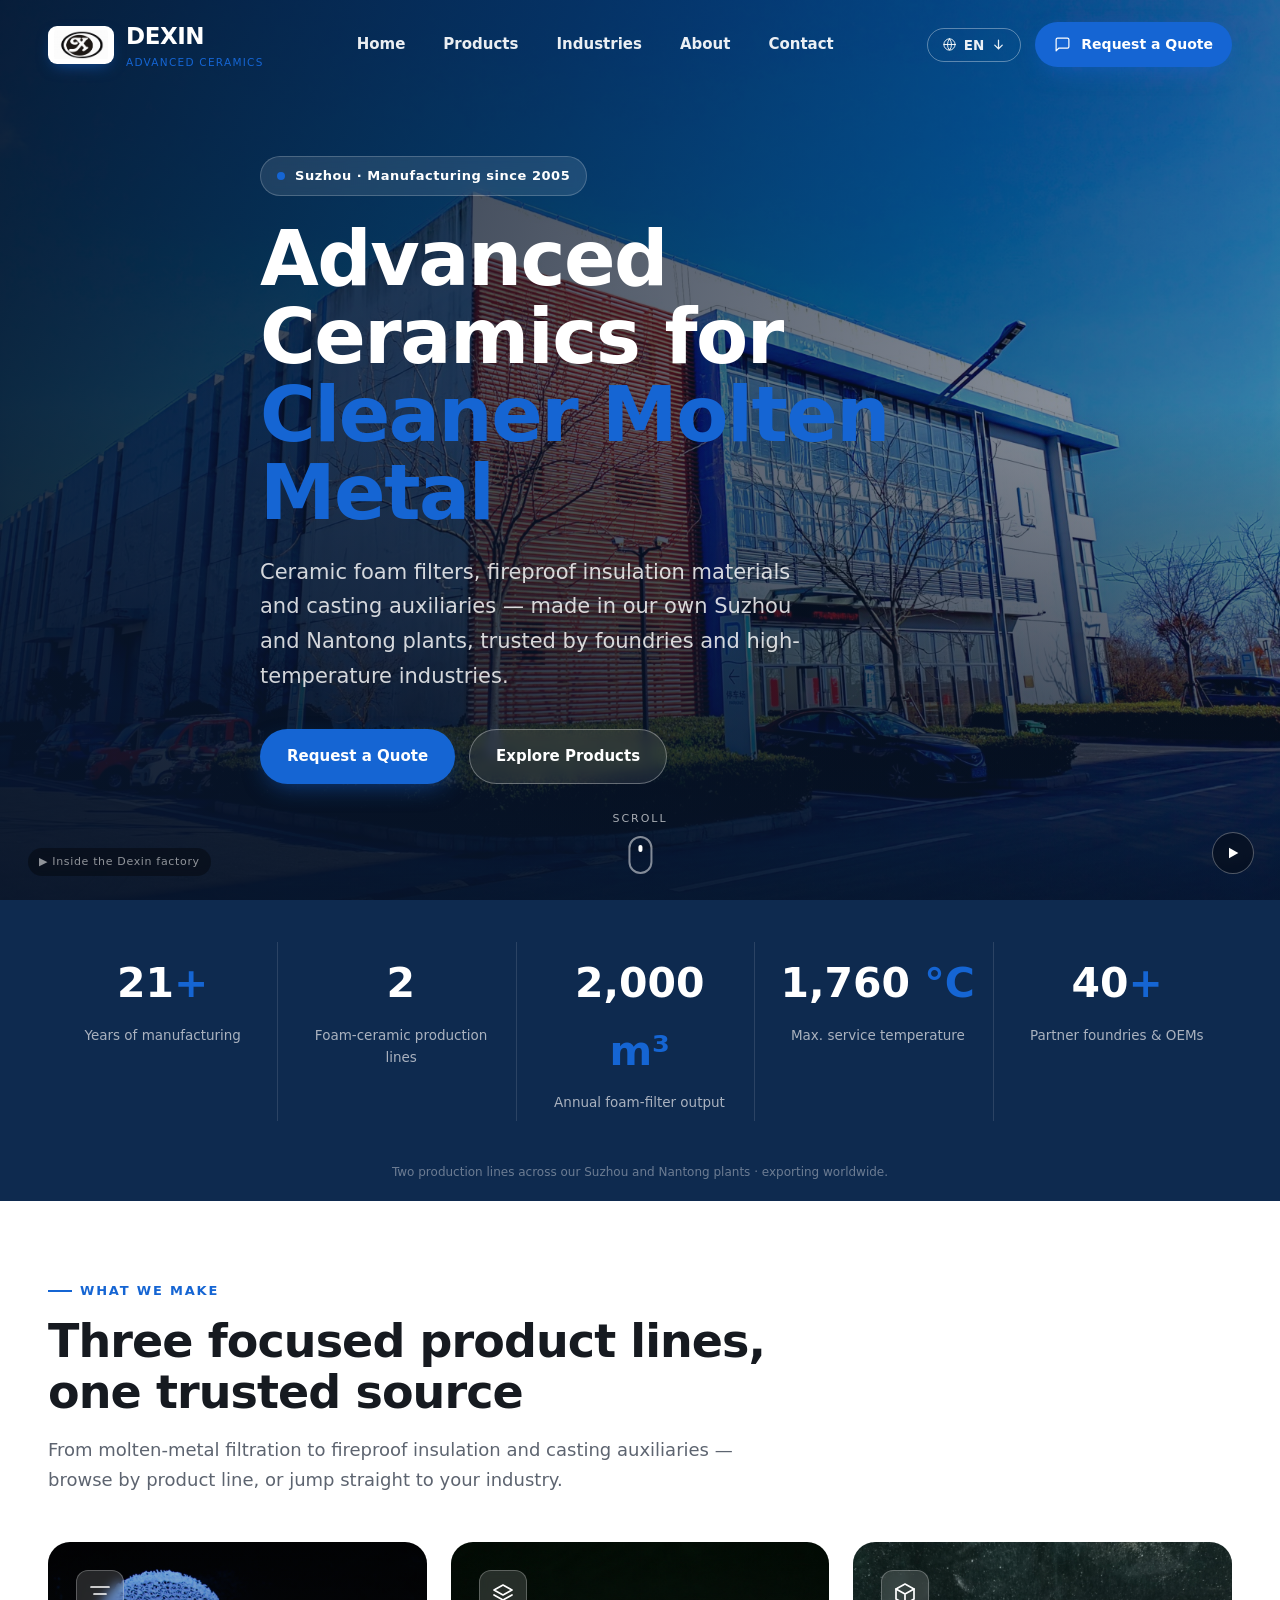
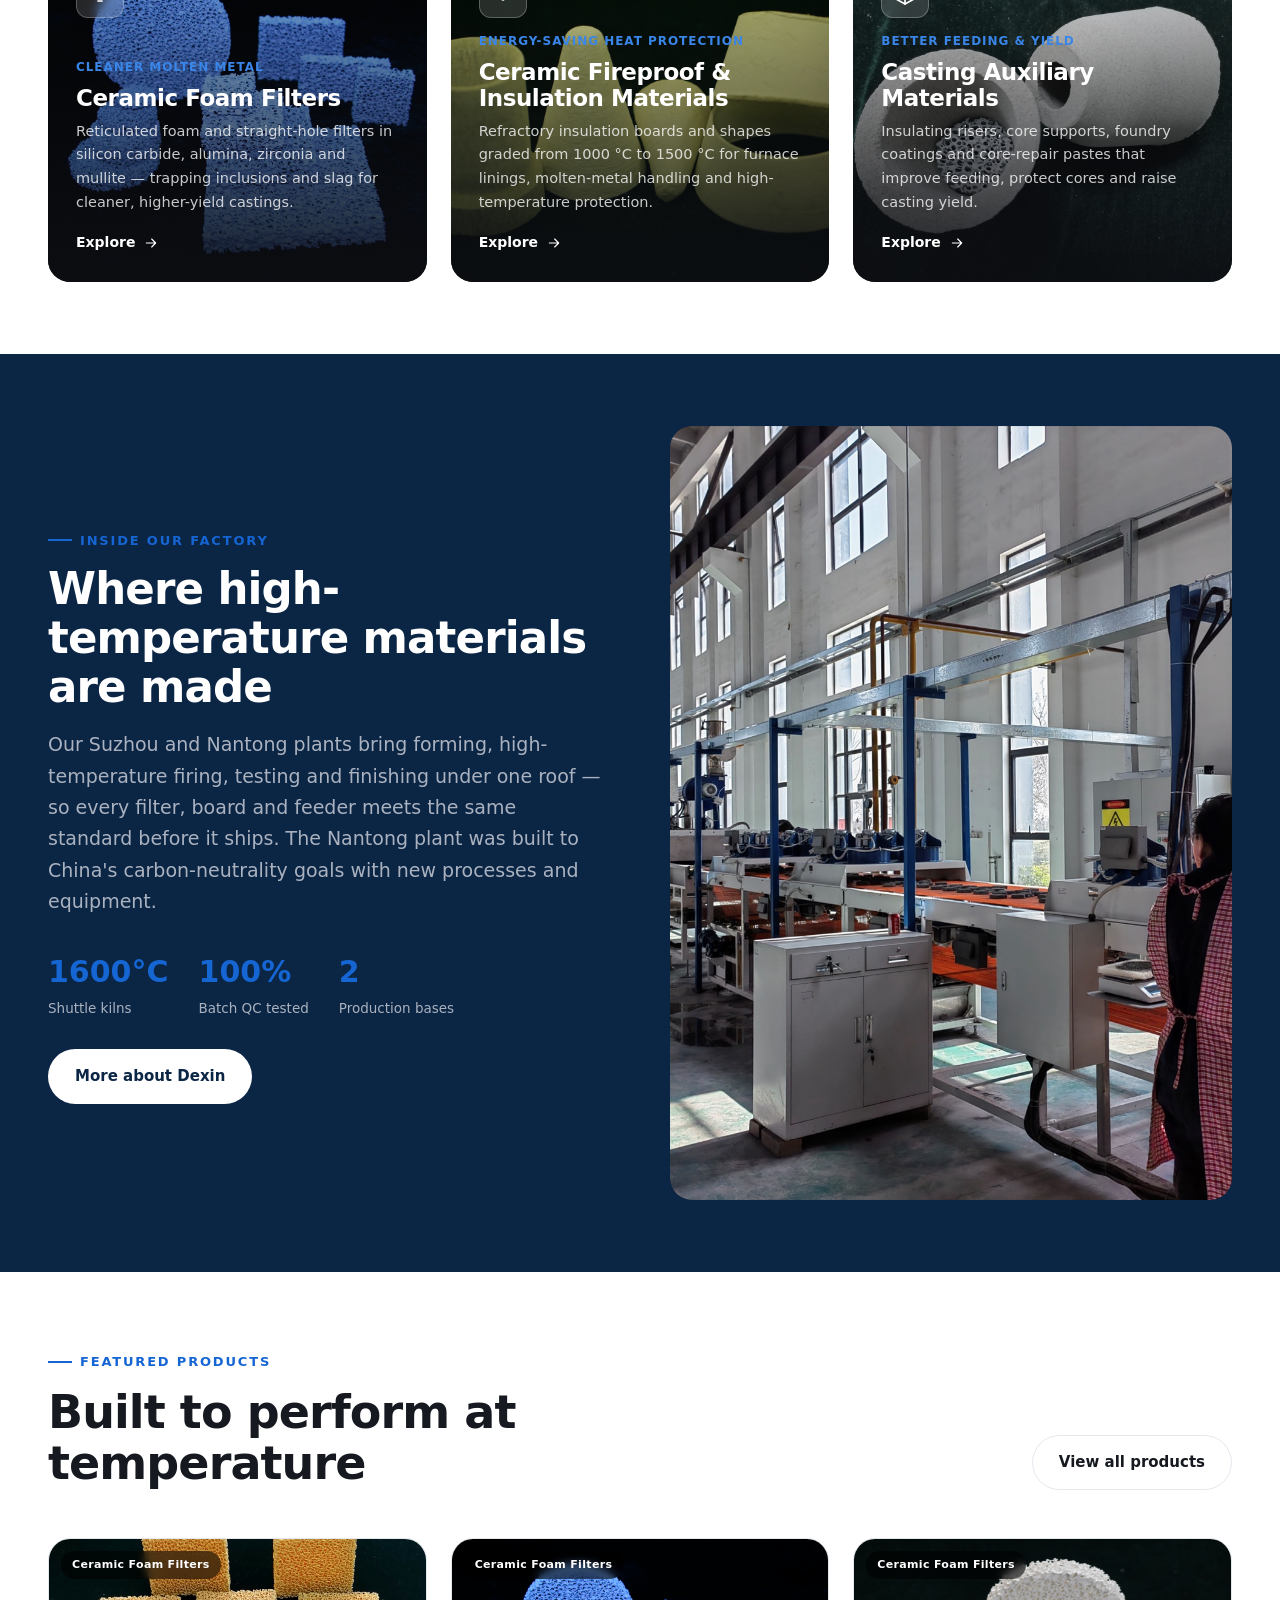
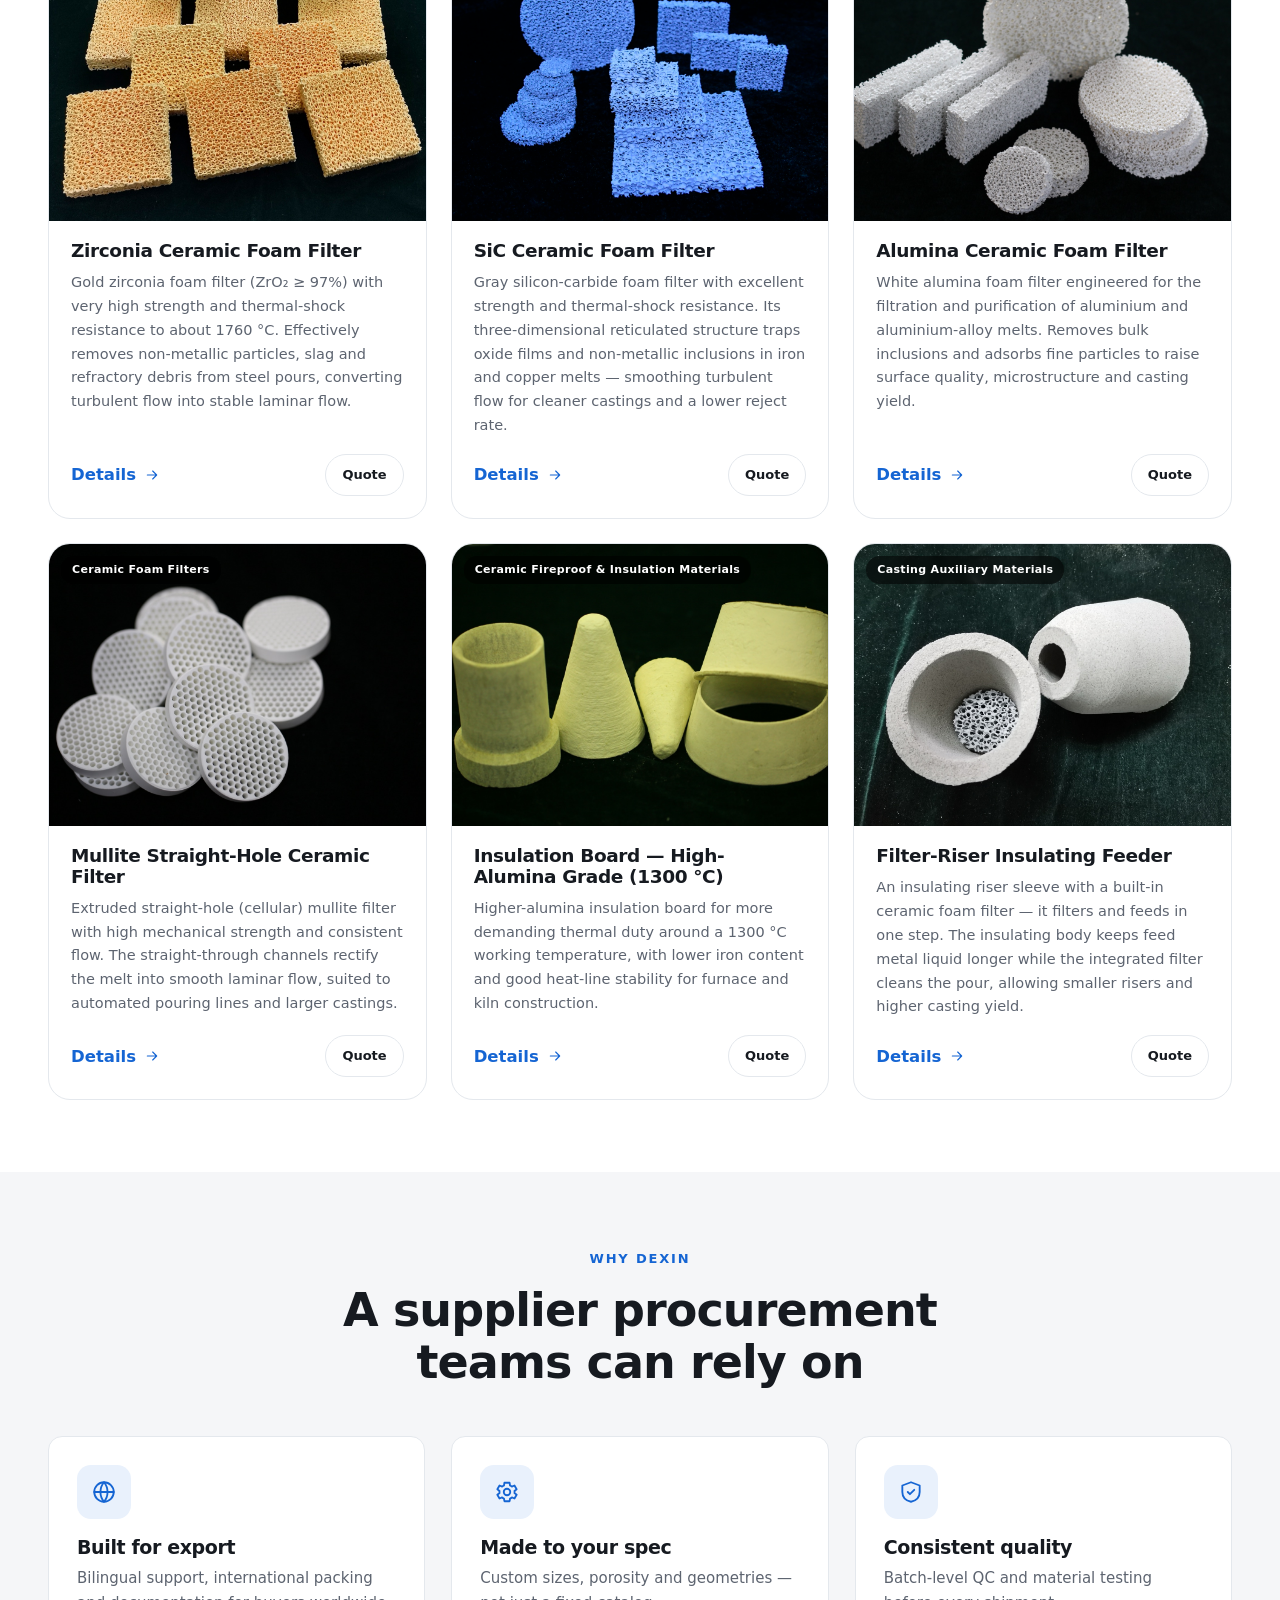
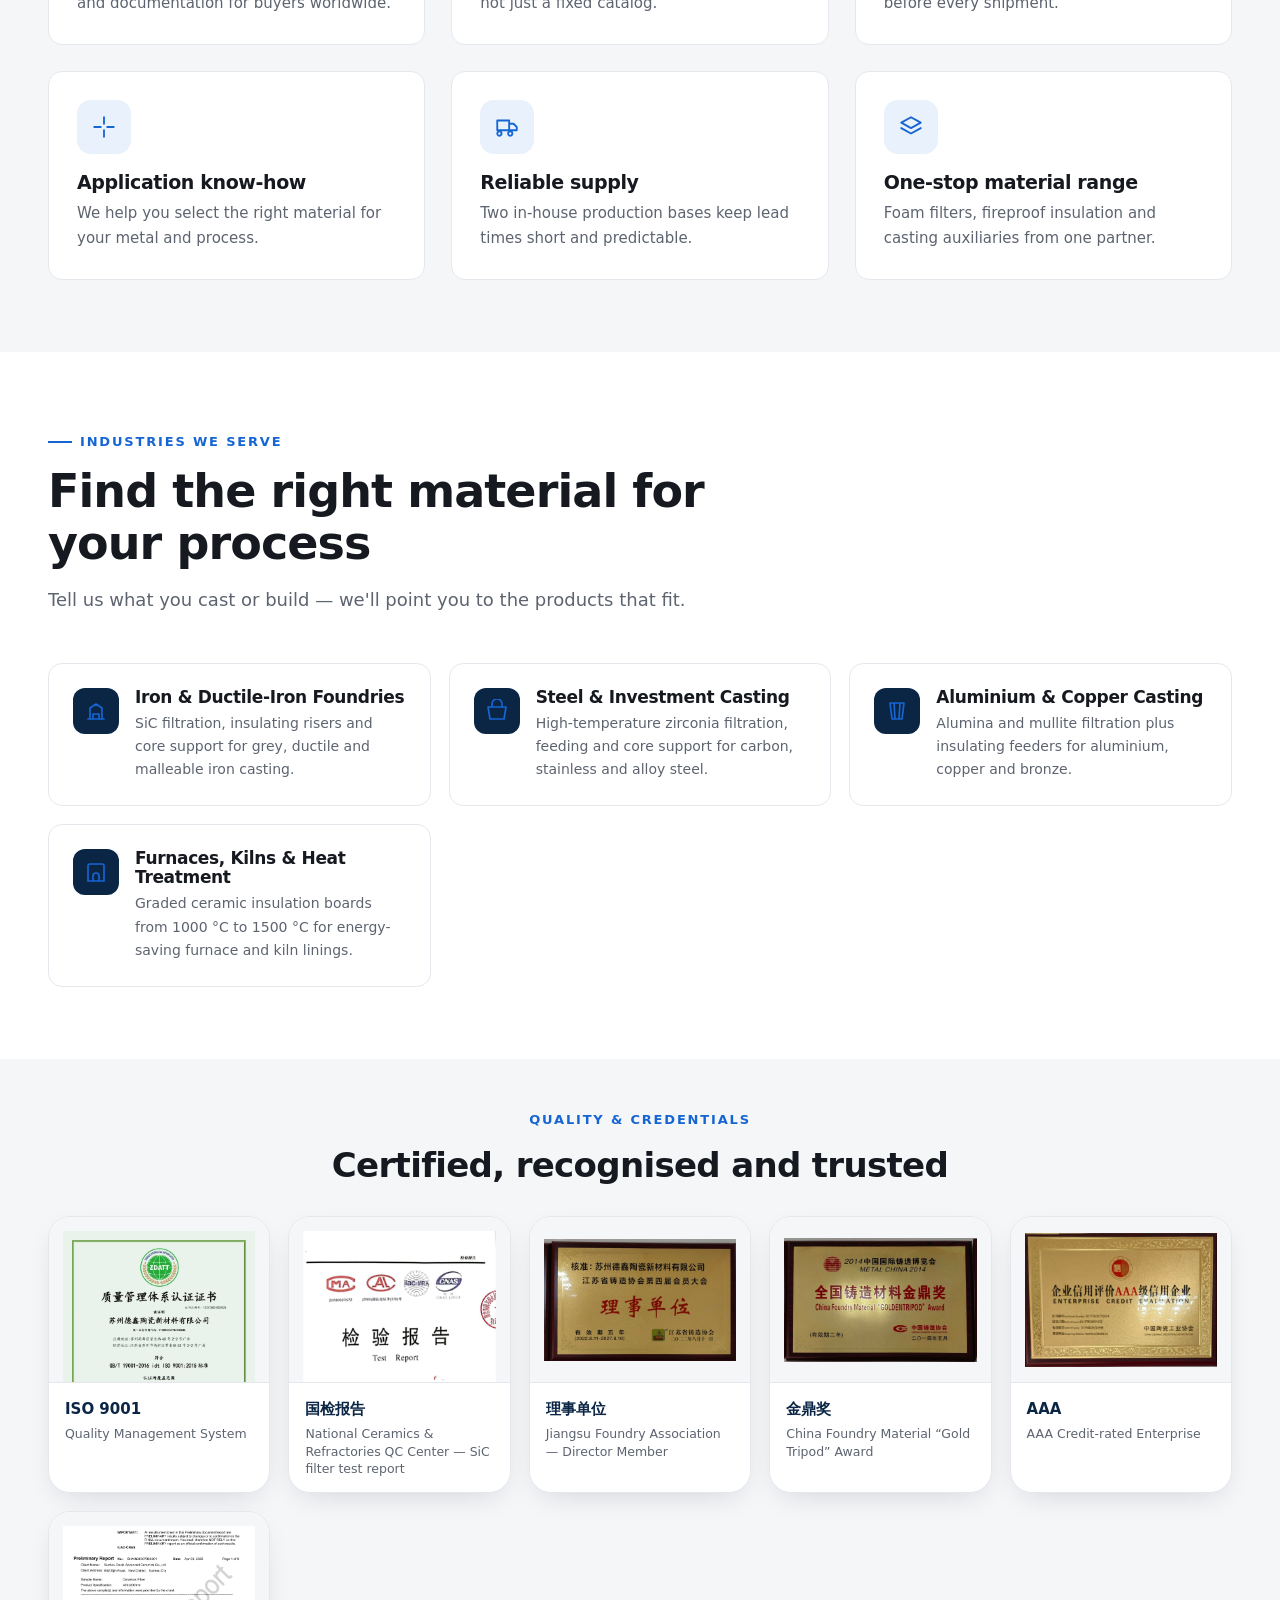
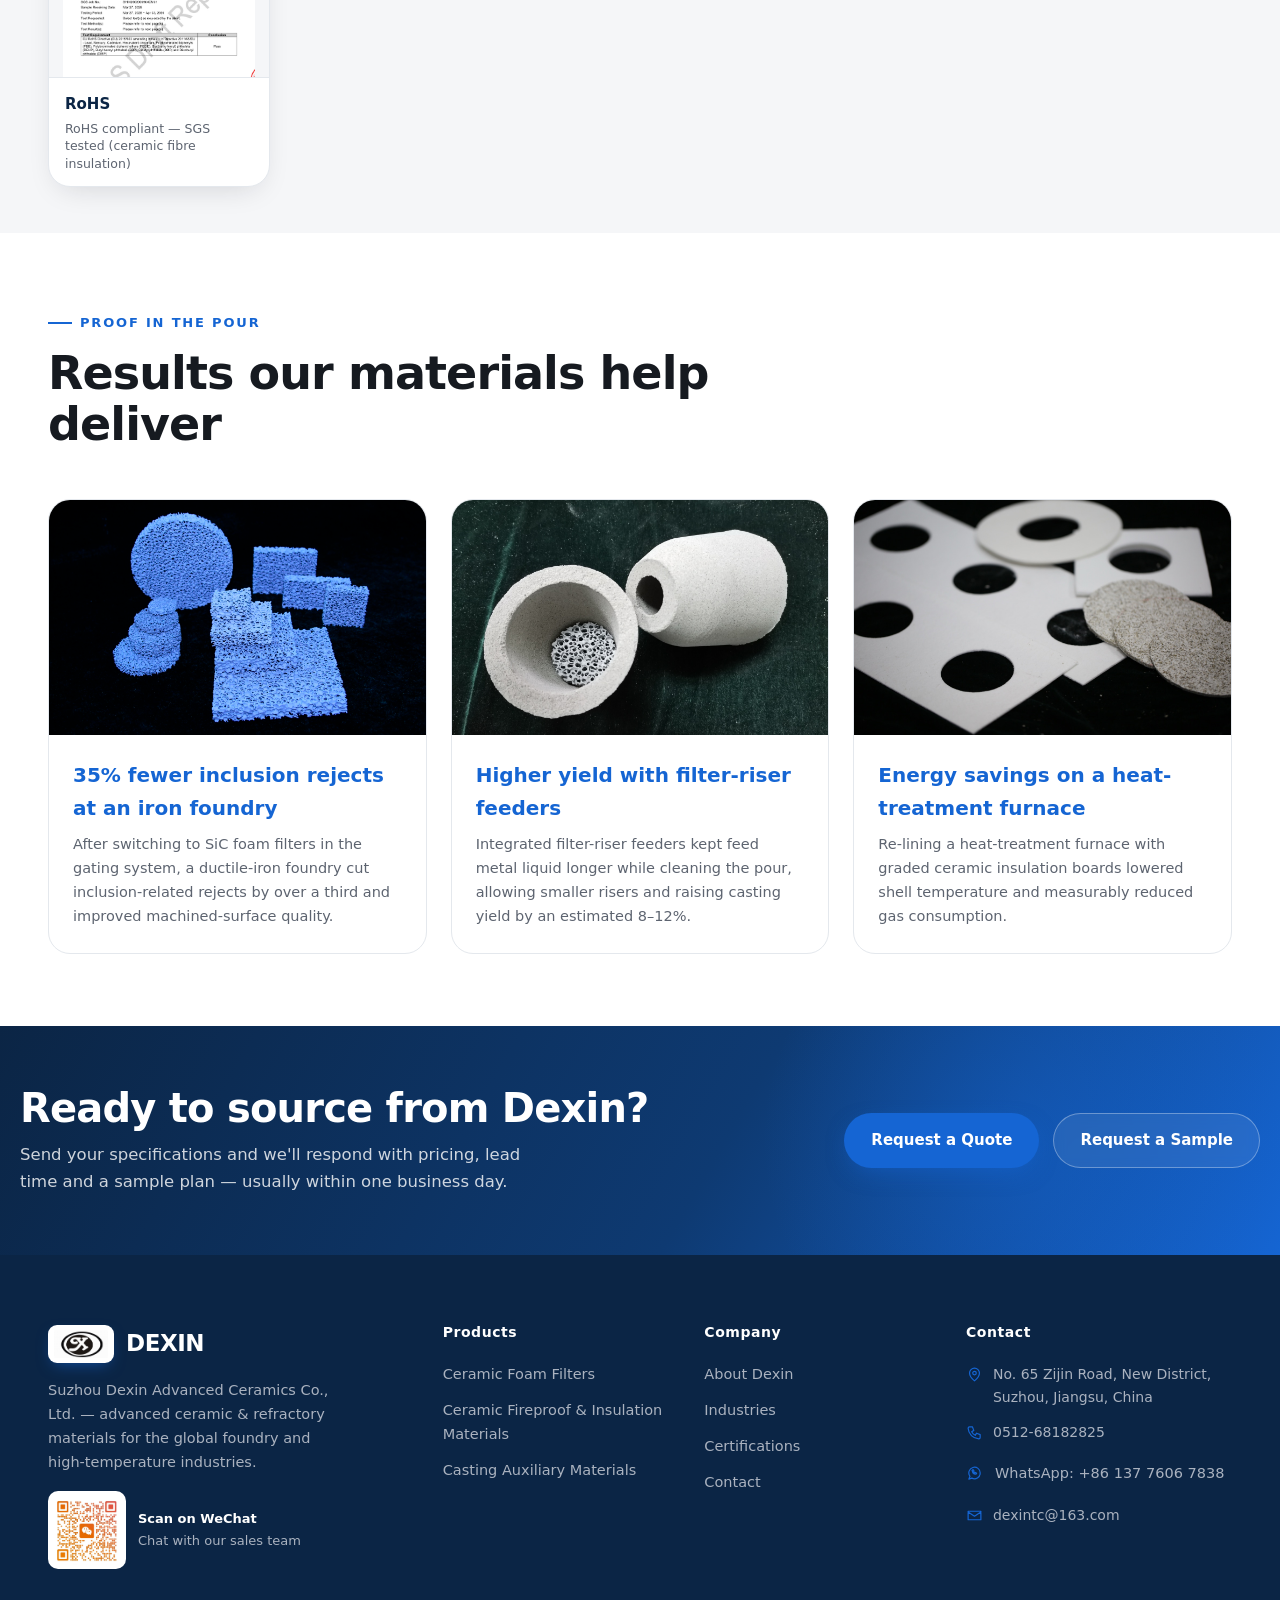
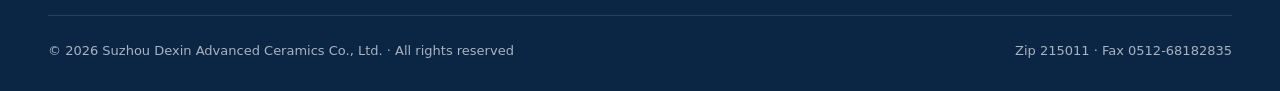
==== commit bcc72bfc: "Add SiC national test report, 4-language support (es/ar), mobile lang picker - SiC foam filter: ther" ====
--- a/index.html
+++ b/index.html
@@ -229,6 +229,7 @@
 <footer id="site-footer"></footer>
 
 <script src="assets/js/data.js"></script>
+<script src="assets/js/i18n.js"></script>
 <script>
 window.DXPAGE = function(){
   const U=window.DXUI, D=window.DX;
--- a/assets/css/style.css
+++ b/assets/css/style.css
@@ -426,7 +426,8 @@
   .foot-grid{grid-template-columns:1fr 1fr}
 }
 @media (max-width:920px){
-  .nav,.header-actions .lang-toggle,.header-actions .btn{display:none}
+  .nav,.header-actions .btn{display:none}
+  .lang-cur{padding:7px 11px}
   .hamburger{display:grid}
   .statband .grid{grid-template-columns:repeat(2,1fr);gap:18px}
   .stat:nth-child(2n){border-right:0}
@@ -457,3 +458,32 @@
 /* real brand logo + wechat QR photo */
 .brand img.mark{width:66px;height:38px;object-fit:contain;background:#fff;padding:3px 6px}
 .wechat img.qr{object-fit:contain;padding:4px}
+
+/* ================= language picker (EN / 中文 / ES / AR) ================= */
+.lang-menu{position:relative}
+.lang-cur{display:inline-flex;align-items:center;gap:7px;background:transparent;border:1.5px solid rgba(255,255,255,.35);
+  border-radius:100px;color:rgba(255,255,255,.92);padding:8px 14px;font-family:var(--display);font-weight:600;font-size:13.5px;transition:.2s}
+.lang-cur svg{width:15px;height:15px}
+.lang-cur:hover{border-color:var(--molten);color:#fff}
+.site-header.solid .lang-cur,.site-header.static-solid .lang-cur{border-color:var(--line);color:var(--muted)}
+.lang-opts{position:absolute;top:calc(100% + 10px);inset-inline-end:0;background:#fff;border:1px solid var(--line);
+  border-radius:14px;box-shadow:var(--shadow-lg);min-width:150px;padding:6px;display:none;z-index:520}
+.lang-menu.open .lang-opts{display:block}
+.lang-opts button{display:block;width:100%;text-align:start;background:transparent;border:0;border-radius:9px;
+  padding:10px 14px;font-family:var(--display);font-weight:600;font-size:14px;color:var(--text);cursor:pointer}
+.lang-opts button:hover{background:var(--bg-soft)}
+.lang-opts button.active{background:var(--ink);color:#fff}
+.mnav-langs{margin-top:22px;display:flex;flex-wrap:wrap;gap:8px}
+.mnav-langs button{background:transparent;border:1px solid rgba(255,255,255,.3);border-radius:100px;color:#fff;padding:8px 16px;font-size:14px}
+.mnav-langs button.active{background:var(--molten);border-color:var(--molten)}
+
+/* ================= es / ar language spans ================= */
+[data-es],[data-ar]{display:none}
+html[lang="es"] [data-en].has-es{display:none}
+html[lang="es"] [data-es]{display:revert}
+html[lang="ar"] [data-en].has-ar{display:none}
+html[lang="ar"] [data-ar]{display:revert}
+/* chip rows are flex containers — revert would break them */
+html[lang="zh"] .chips[data-zh],html[lang="es"] .chips[data-es],html[lang="ar"] .chips[data-ar]{display:flex}
+html[lang="ar"] body{line-height:1.85}
+html[dir="rtl"] h1,html[dir="rtl"] h2,html[dir="rtl"] h3{letter-spacing:0}
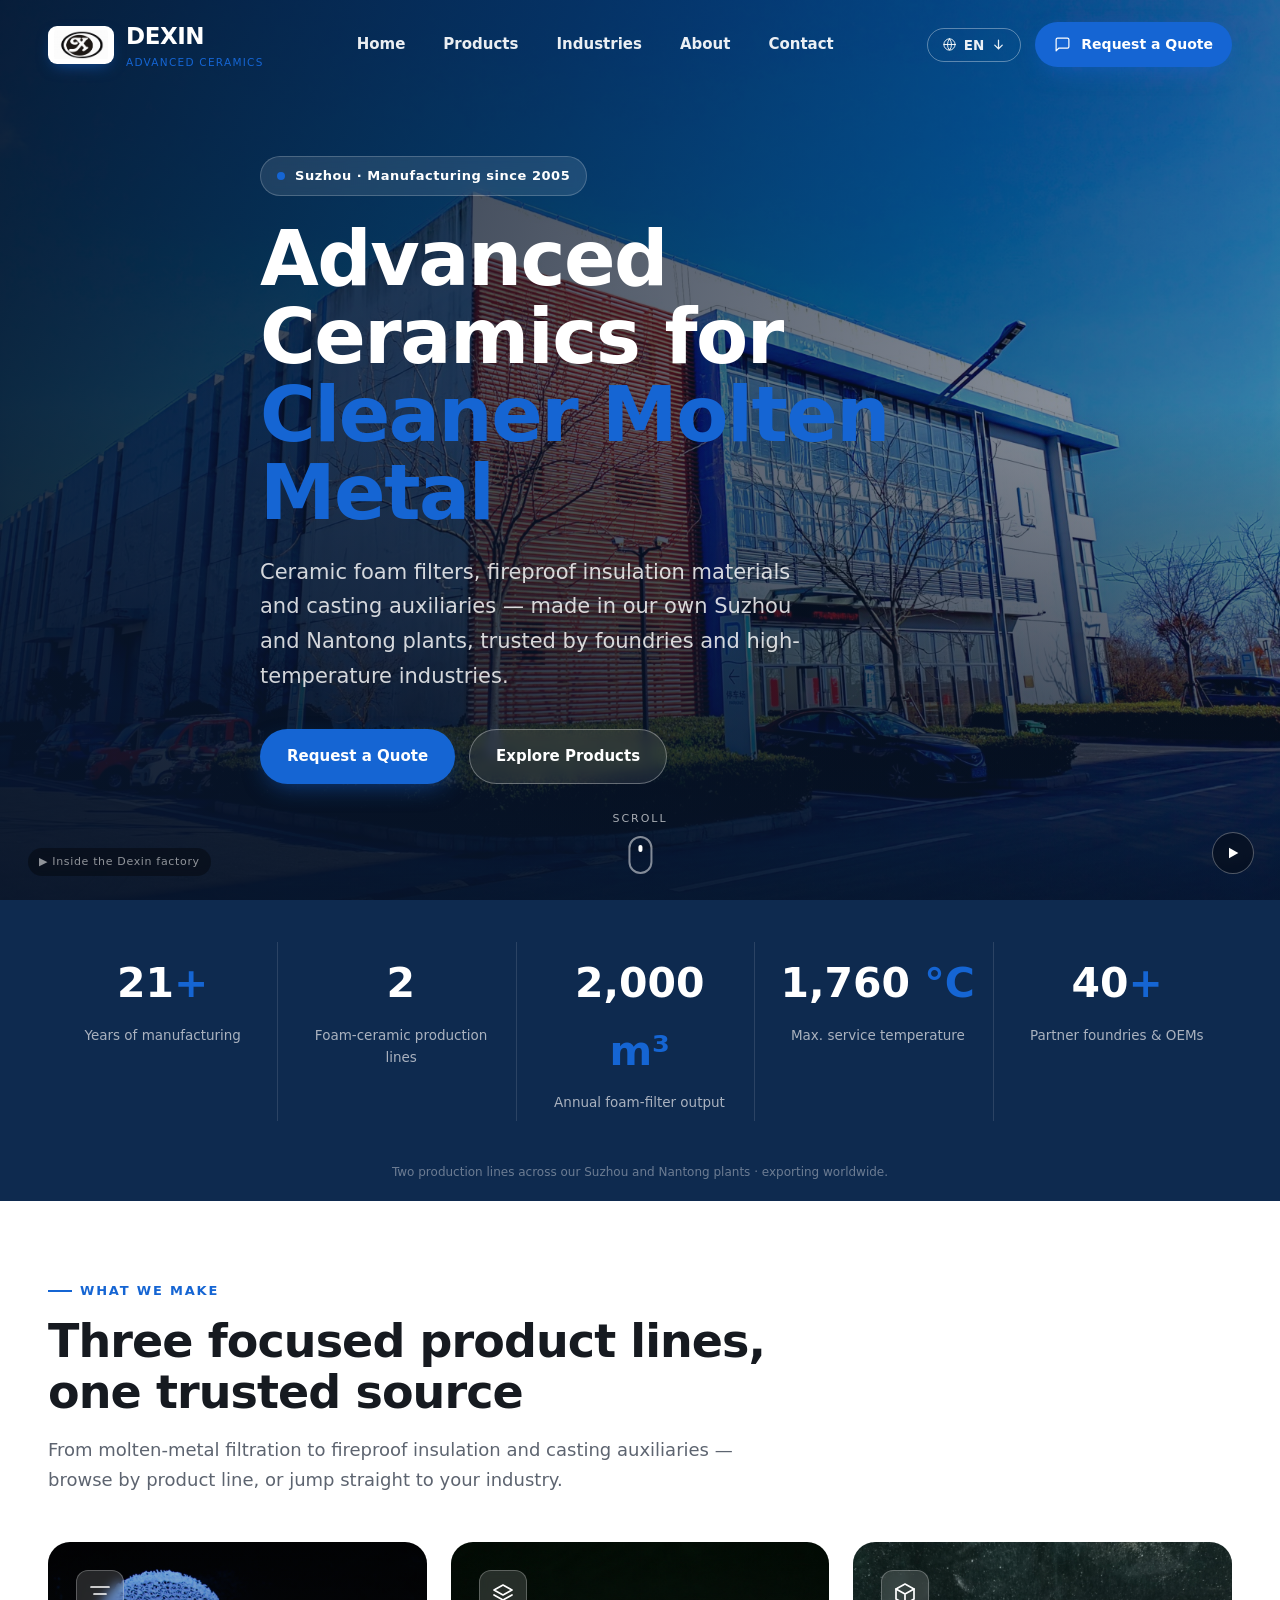
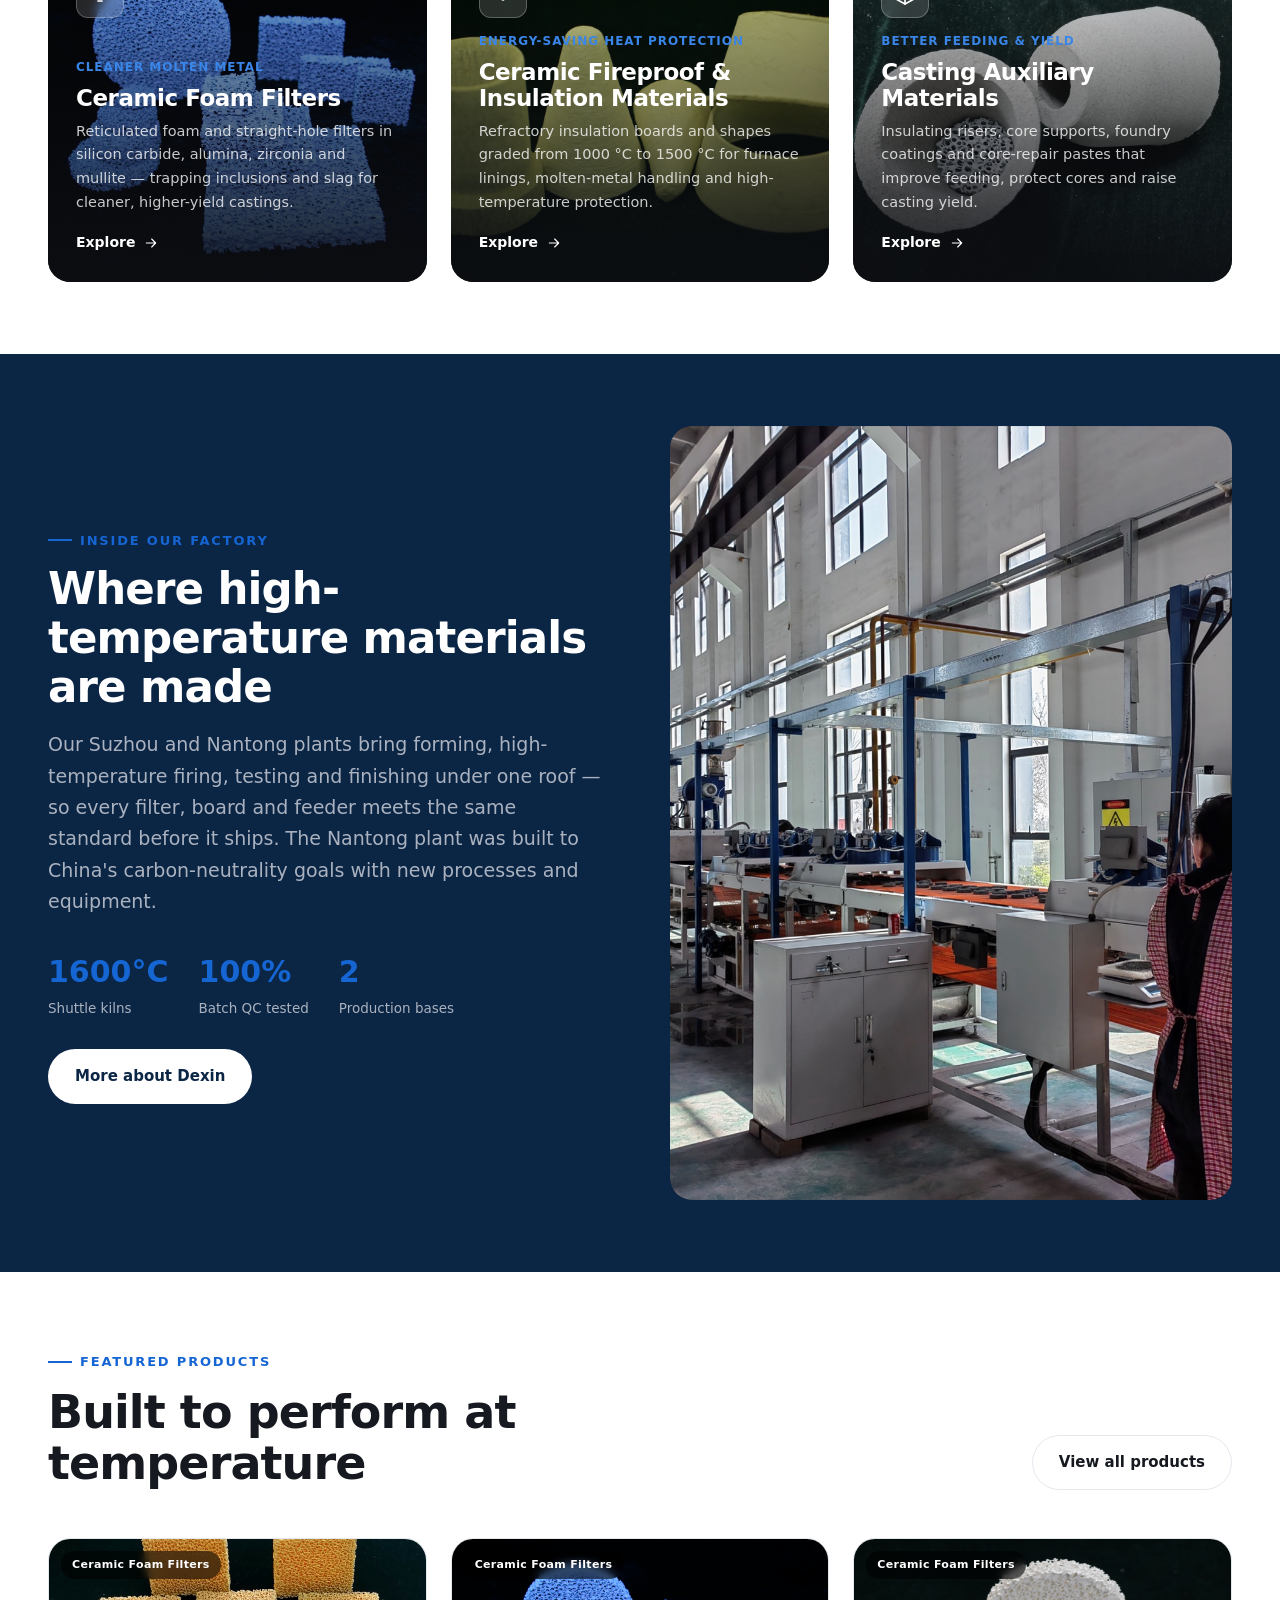
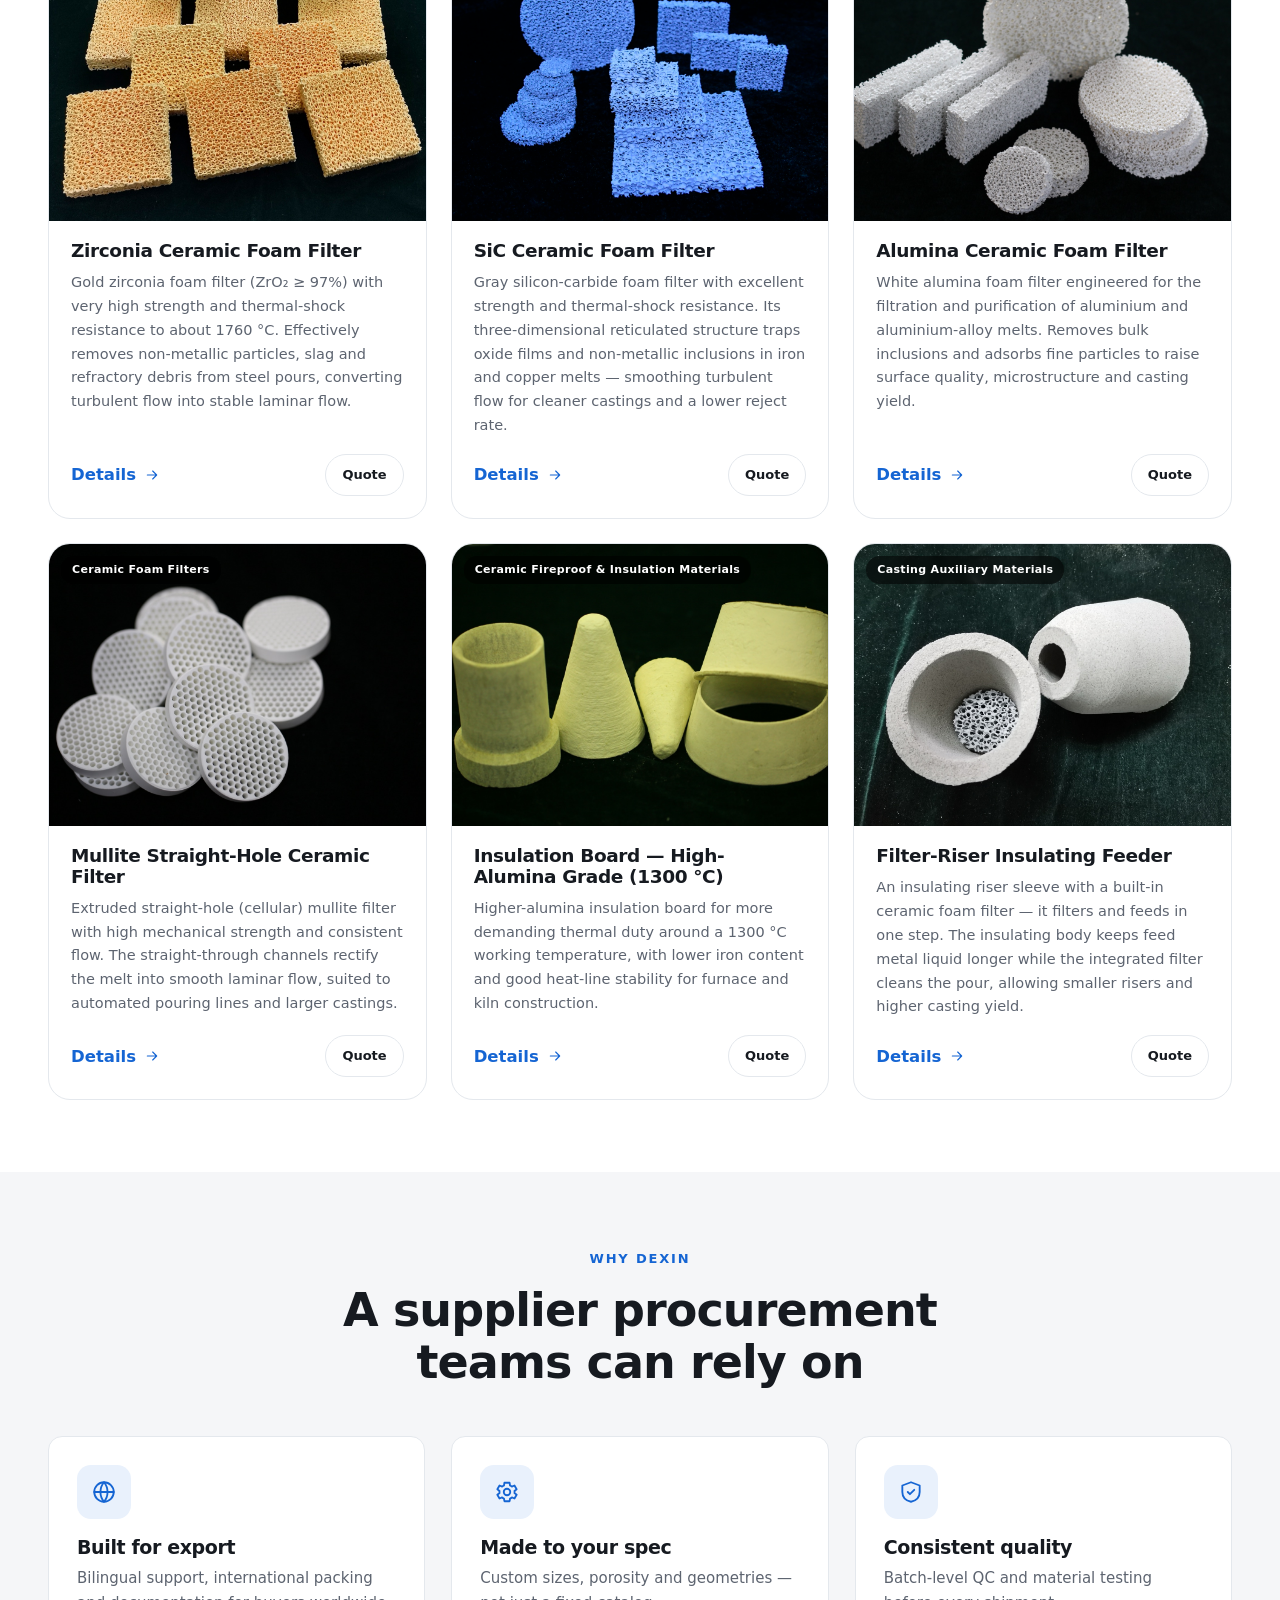
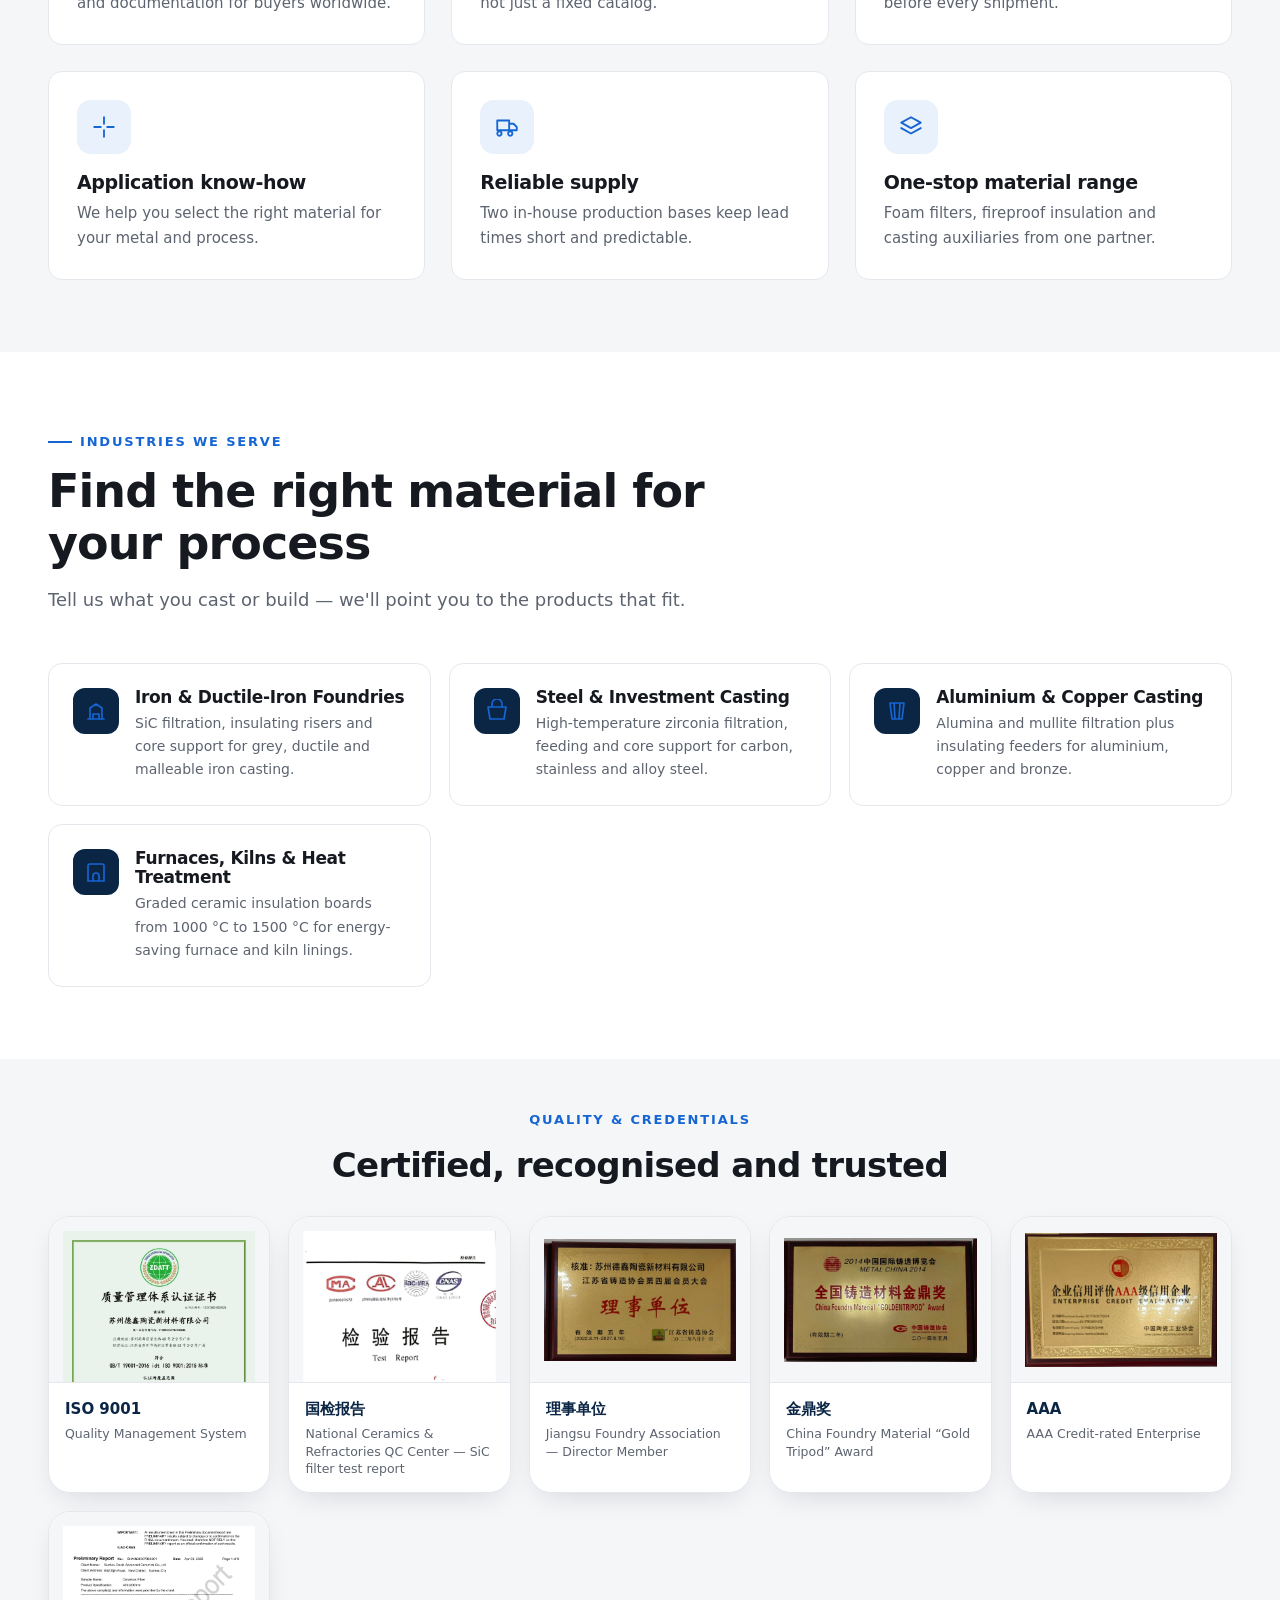
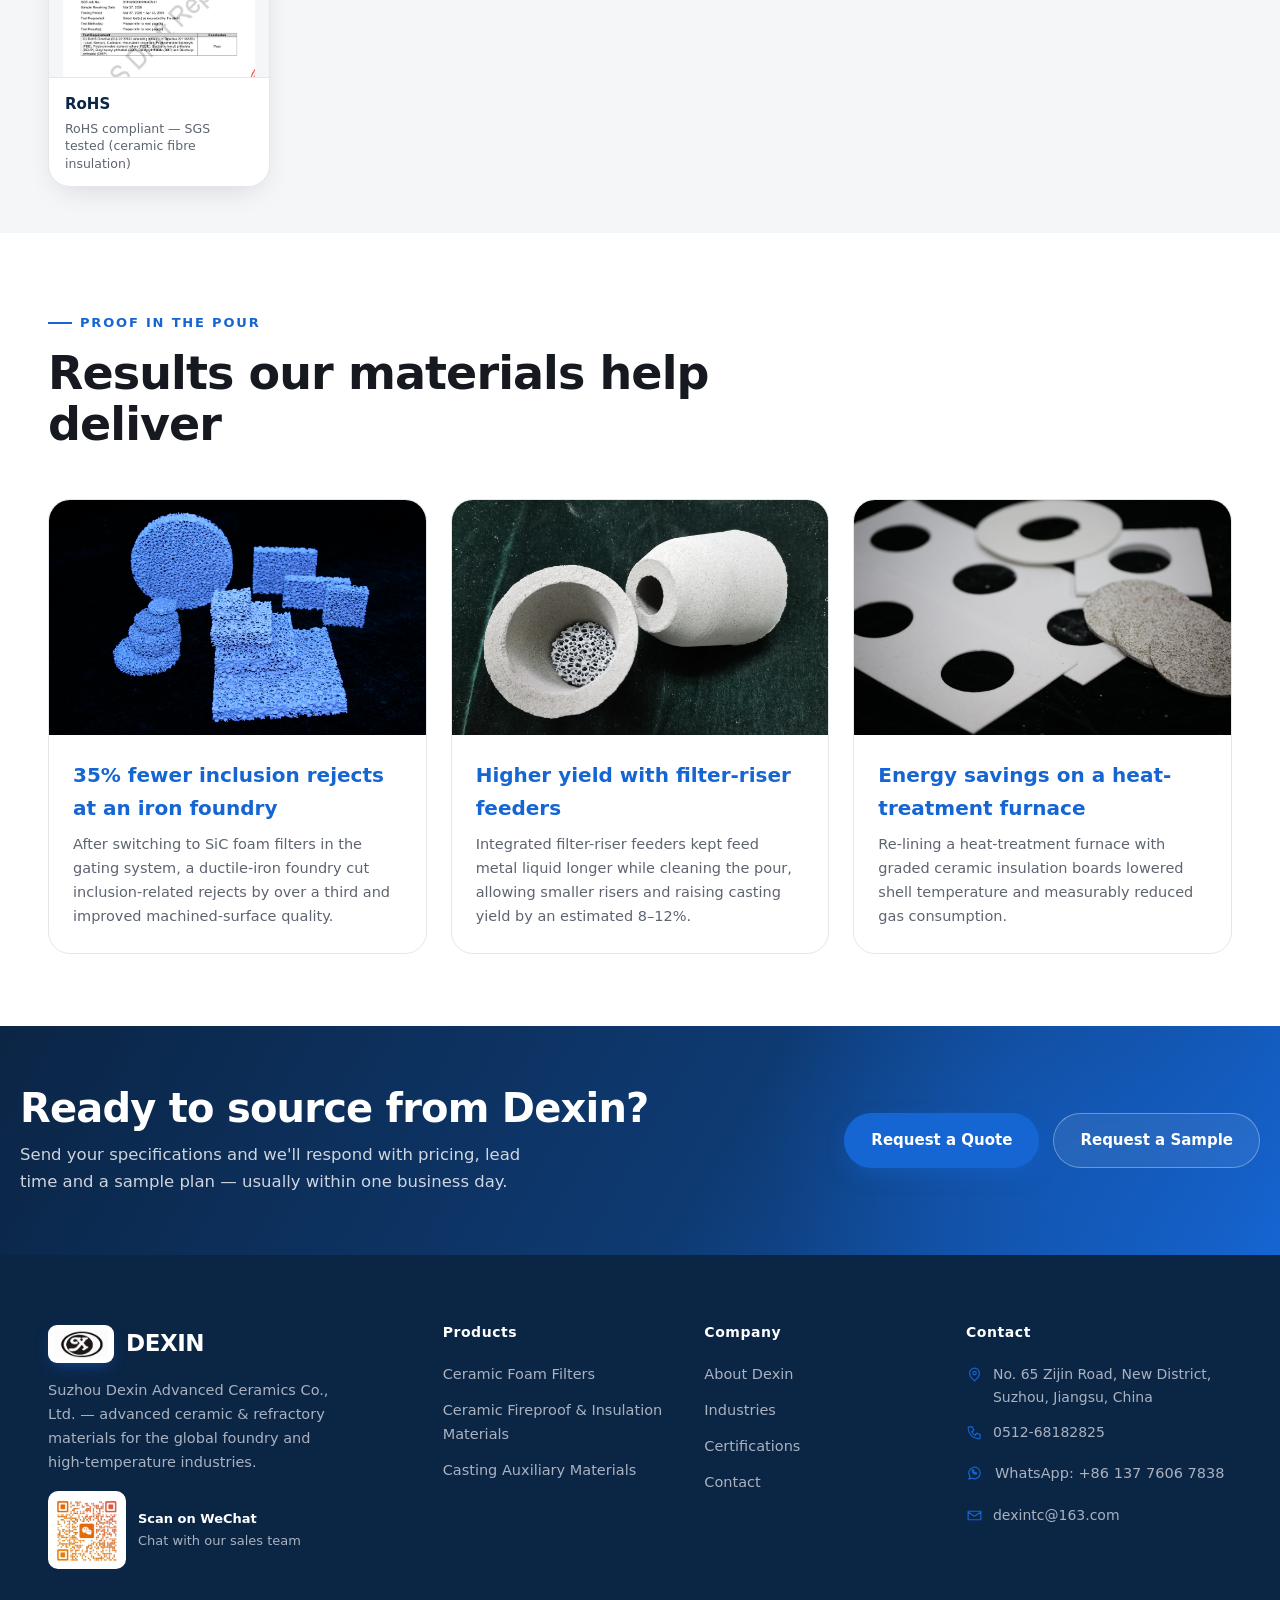
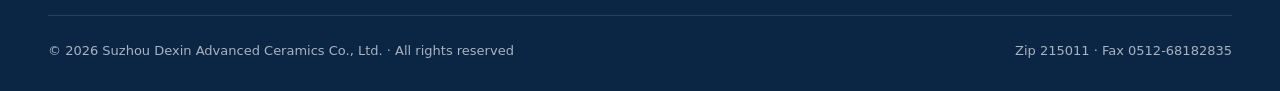
==== commit db8dd179: "Add Baidu Tongji + GoatCounter analytics Baidu Tongji covers mainland-China visitors (and Baidu keyw" ====
--- a/index.html
+++ b/index.html
@@ -20,7 +20,7 @@
 <meta http-equiv="Cache-Control" content="no-transform">
 <meta name="theme-color" content="#0b2545">
 <meta name="referrer" content="strict-origin-when-cross-origin">
-<meta http-equiv="Content-Security-Policy" content="default-src 'self'; script-src 'self' 'unsafe-inline'; style-src 'self' 'unsafe-inline'; img-src 'self' data:; font-src 'self'; media-src 'self'; connect-src 'self' https://api.web3forms.com; object-src 'none'; base-uri 'self'; form-action 'self'; frame-src 'none'; upgrade-insecure-requests">
+<meta http-equiv="Content-Security-Policy" content="default-src 'self'; script-src 'self' 'unsafe-inline' https://hm.baidu.com https://gc.zgo.at; style-src 'self' 'unsafe-inline'; img-src 'self' data: https://hm.baidu.com https://danielajj.goatcounter.com; font-src 'self'; media-src 'self'; connect-src 'self' https://api.web3forms.com https://hm.baidu.com https://danielajj.goatcounter.com; object-src 'none'; base-uri 'self'; form-action 'self'; frame-src 'none'; upgrade-insecure-requests">
 <link rel="icon" type="image/jpeg" href="assets/img/site/logo_square.jpg">
 <link rel="stylesheet" href="assets/css/fonts.css">
 <link rel="stylesheet" href="assets/css/style.css">
@@ -284,5 +284,16 @@
 });
 </script>
 <script src="assets/js/components.js"></script>
+<!-- analytics: Baidu Tongji (CN) + GoatCounter (intl) -->
+<script>
+var _hmt = _hmt || [];
+(function() {
+  var hm = document.createElement("script");
+  hm.src = "https://hm.baidu.com/hm.js?5a7618a2dc07c5ae6a50411ba4df45e3";
+  var s = document.getElementsByTagName("script")[0];
+  s.parentNode.insertBefore(hm, s);
+})();
+</script>
+<script data-goatcounter="https://danielajj.goatcounter.com/count" async src="https://gc.zgo.at/count.js"></script>
 </body>
 </html>
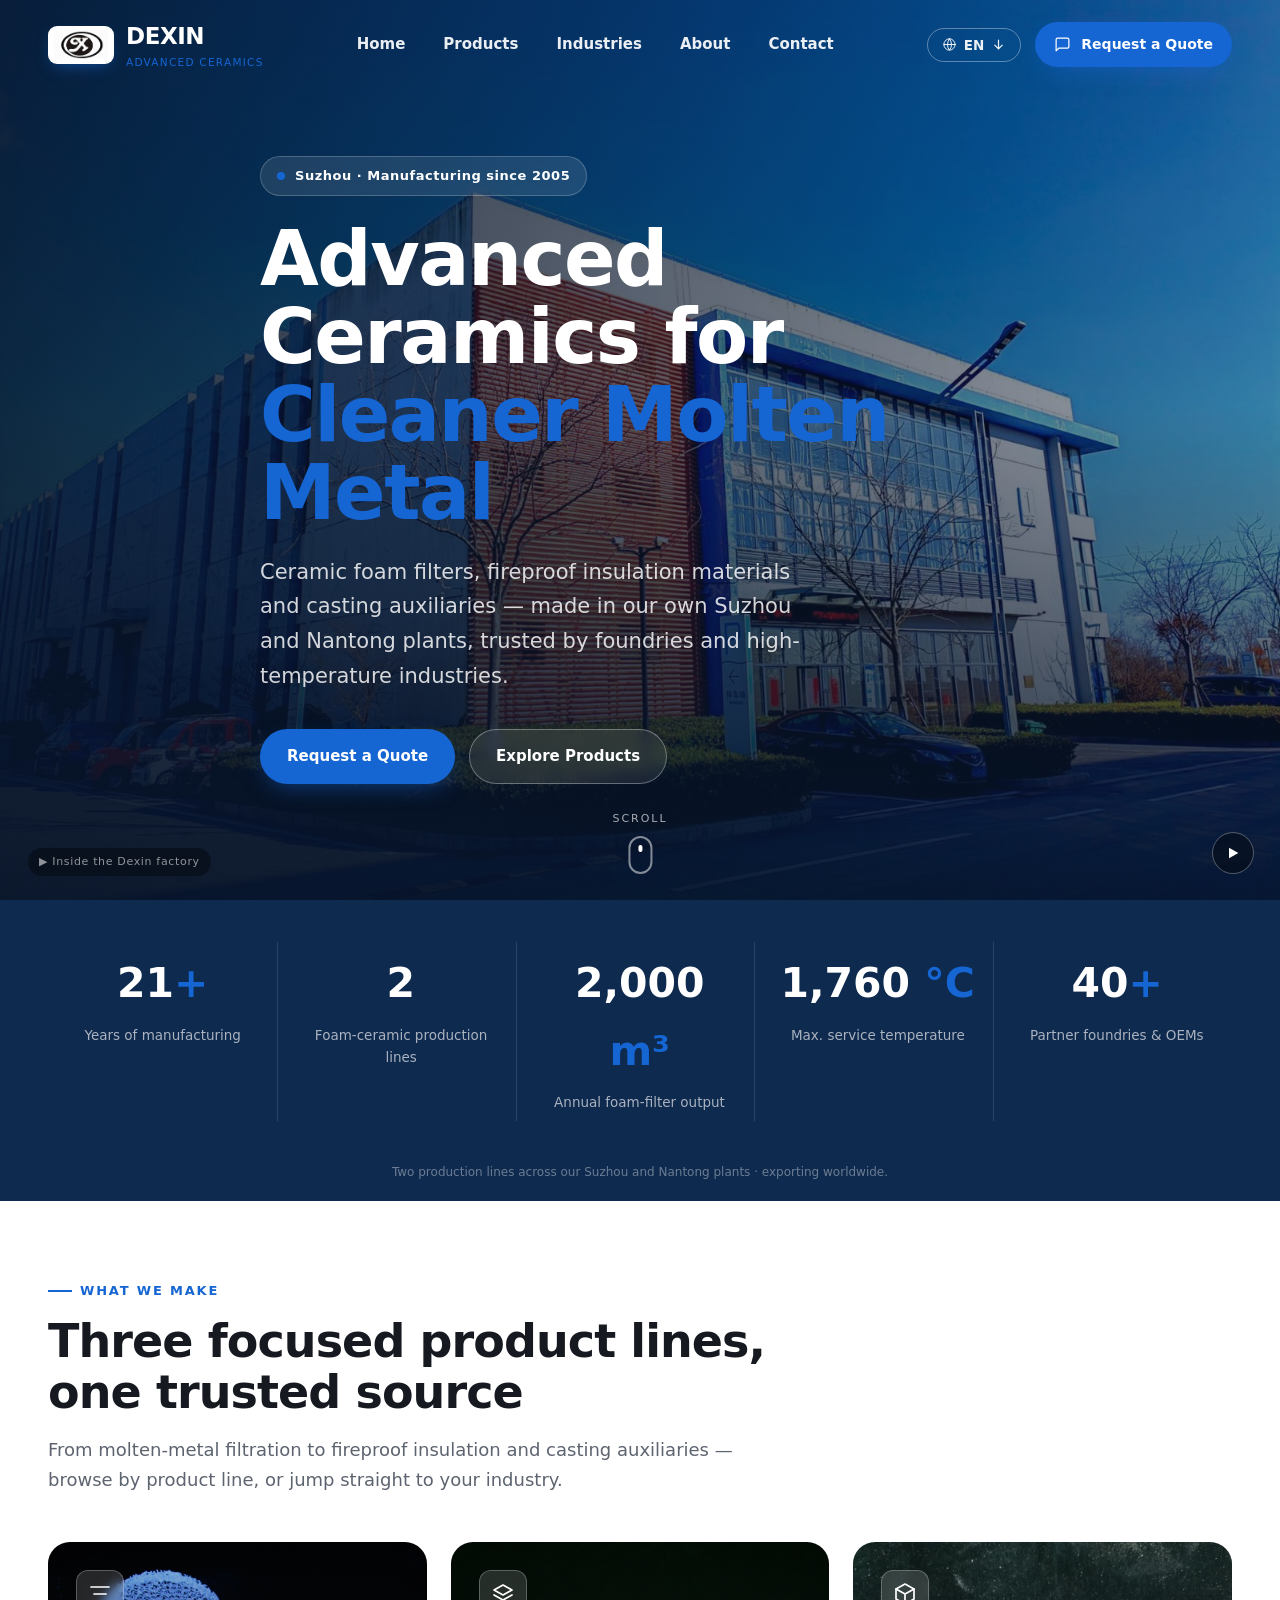
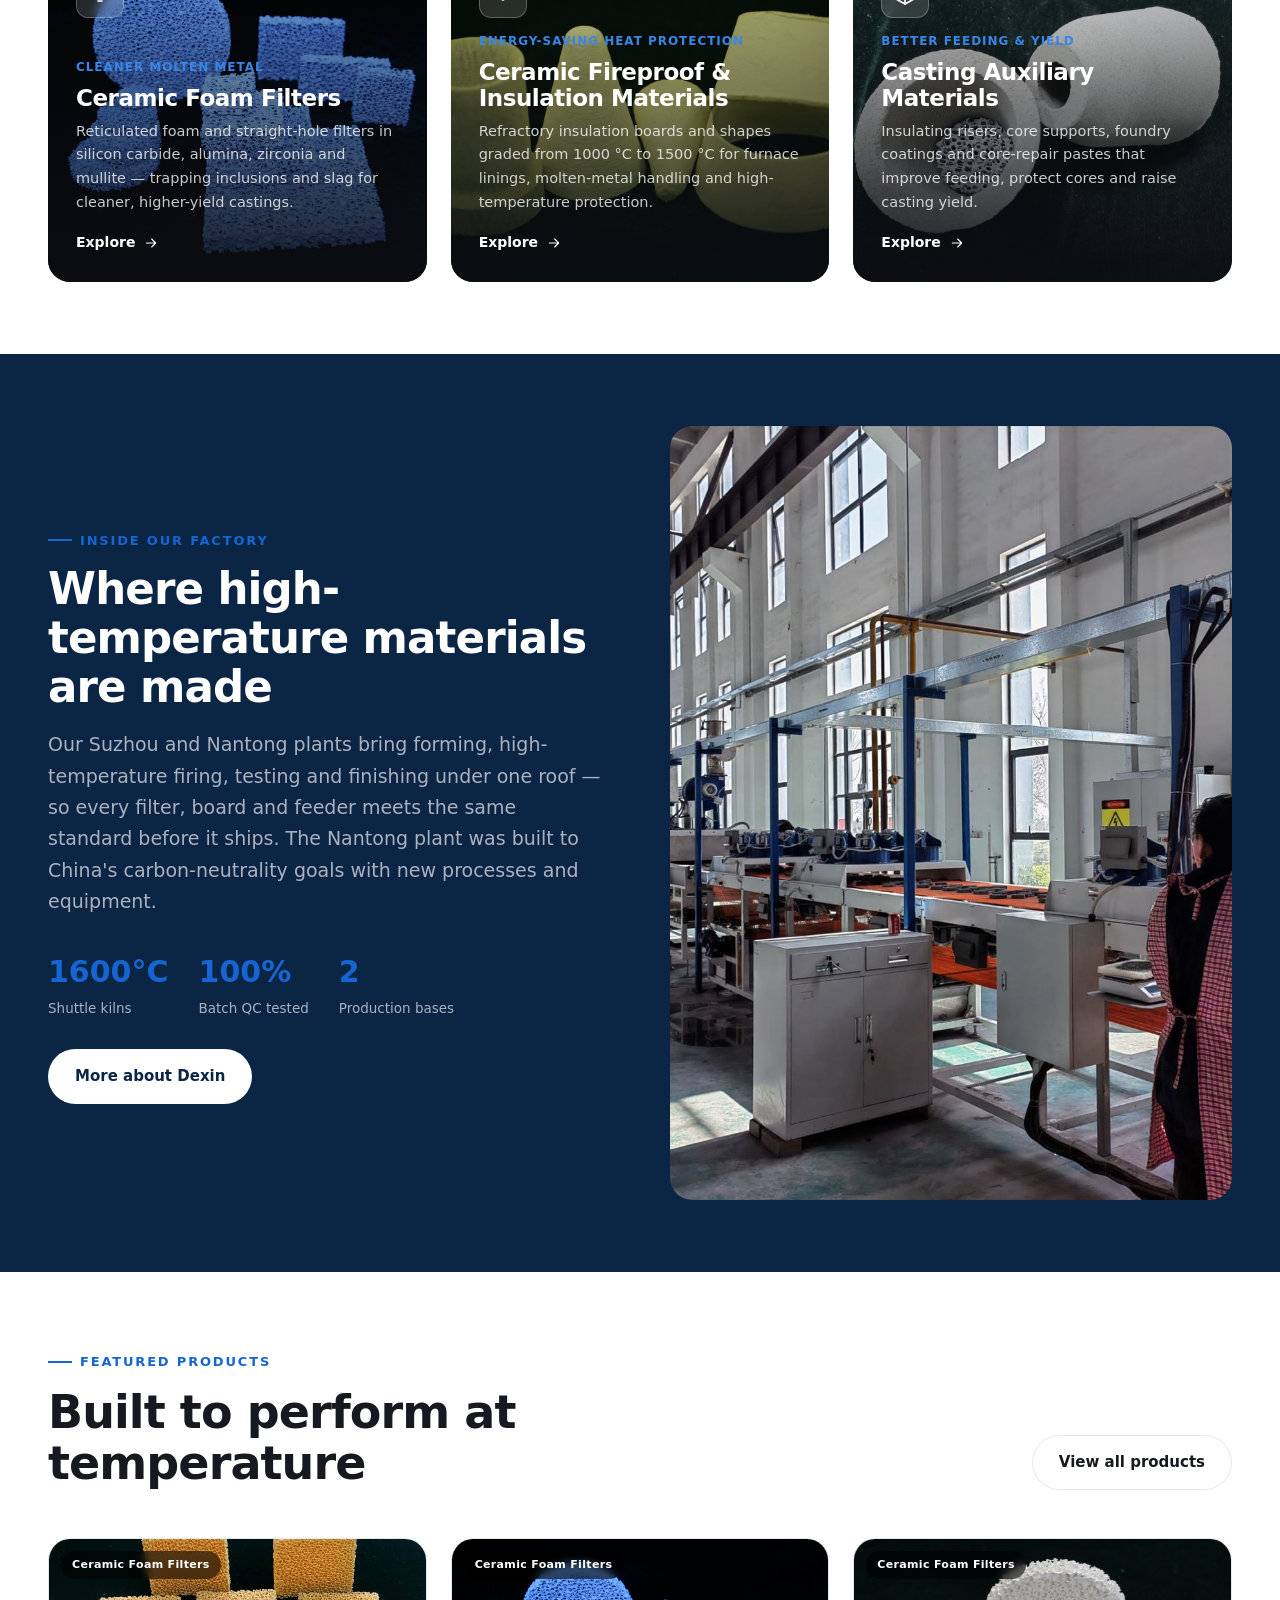
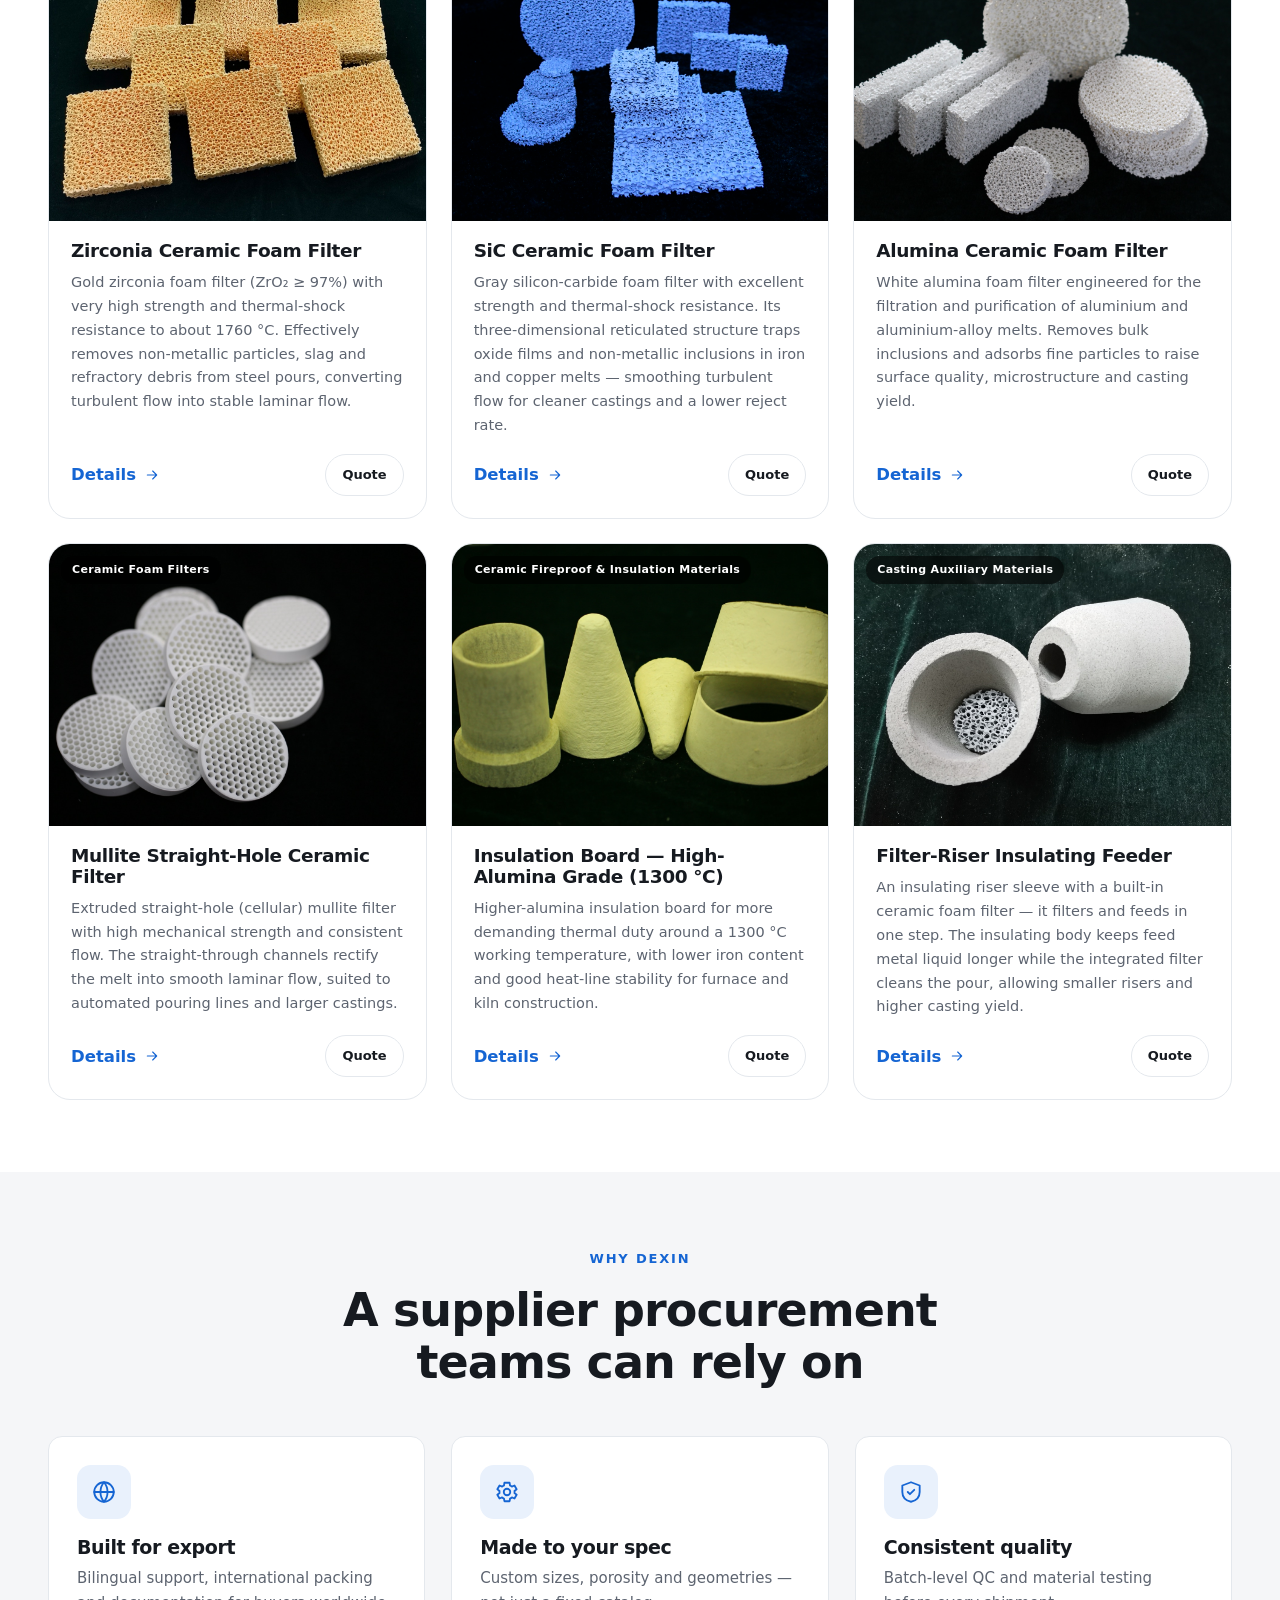
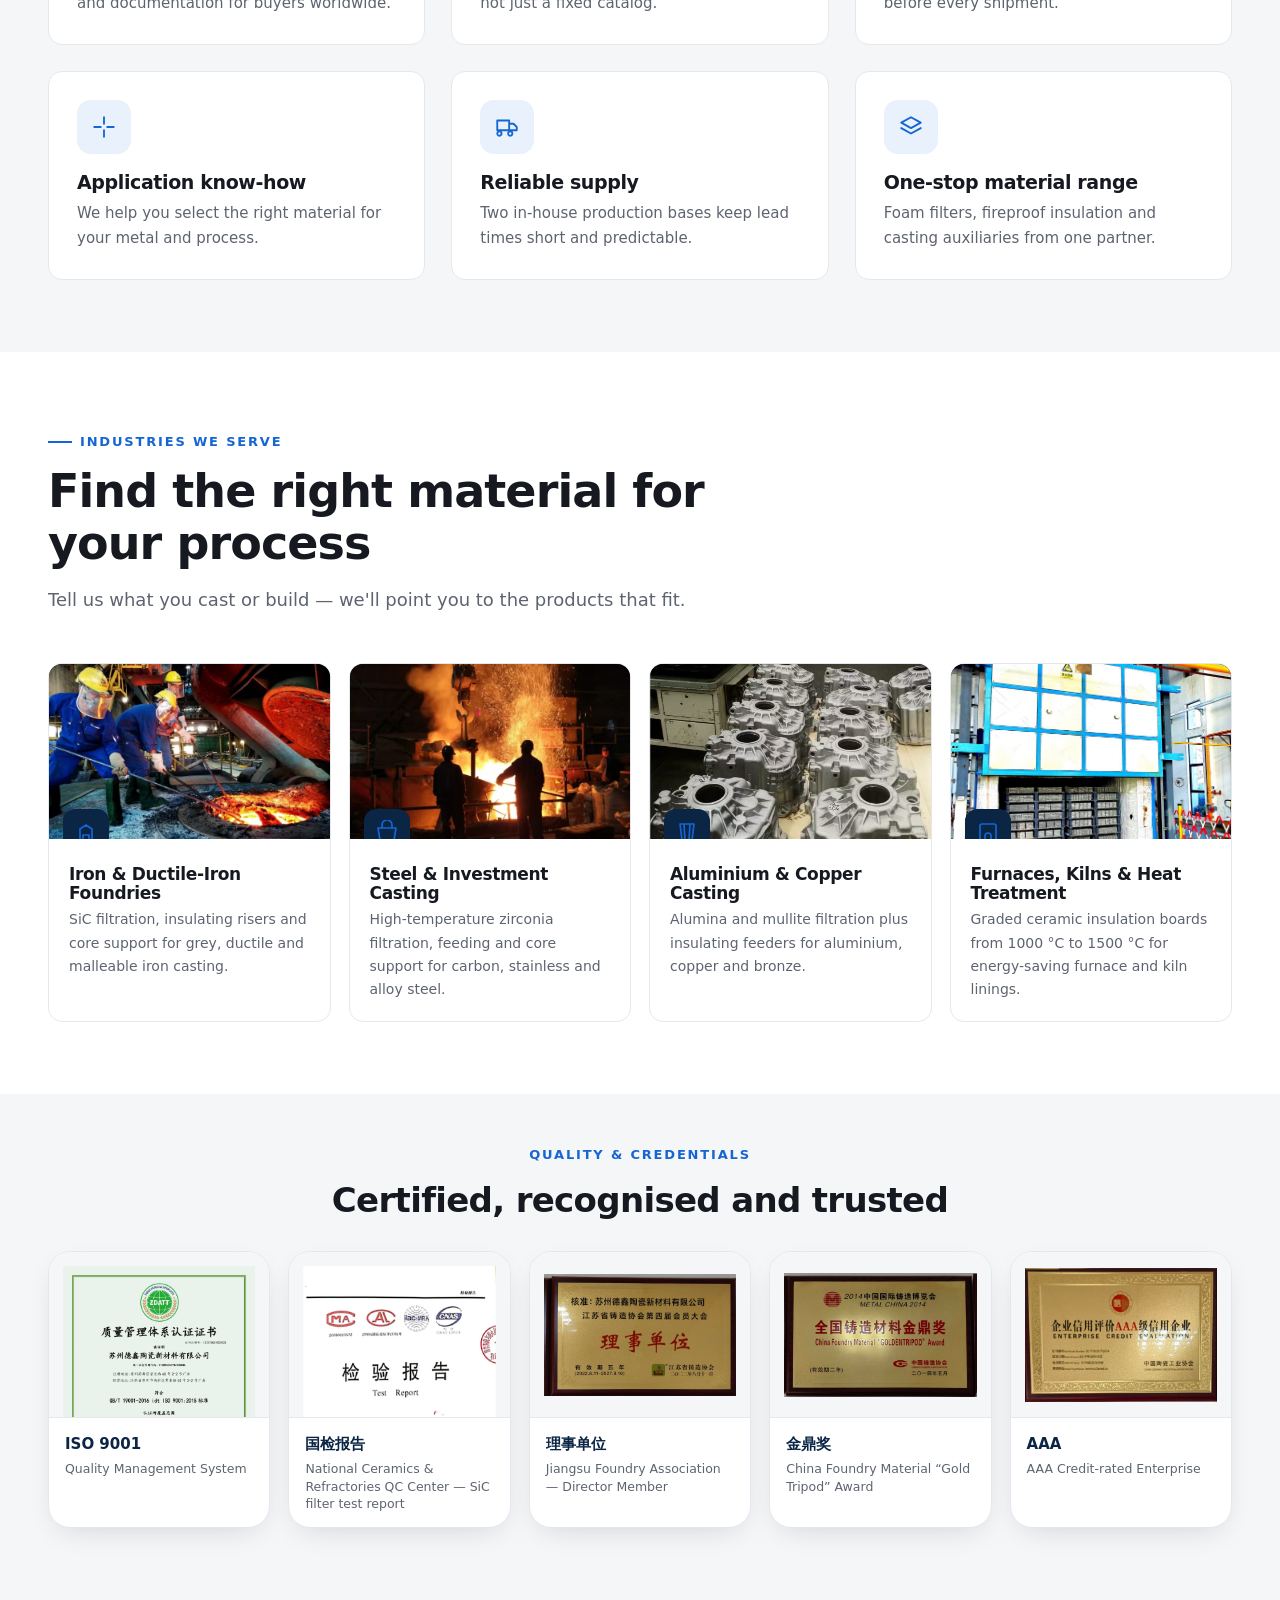
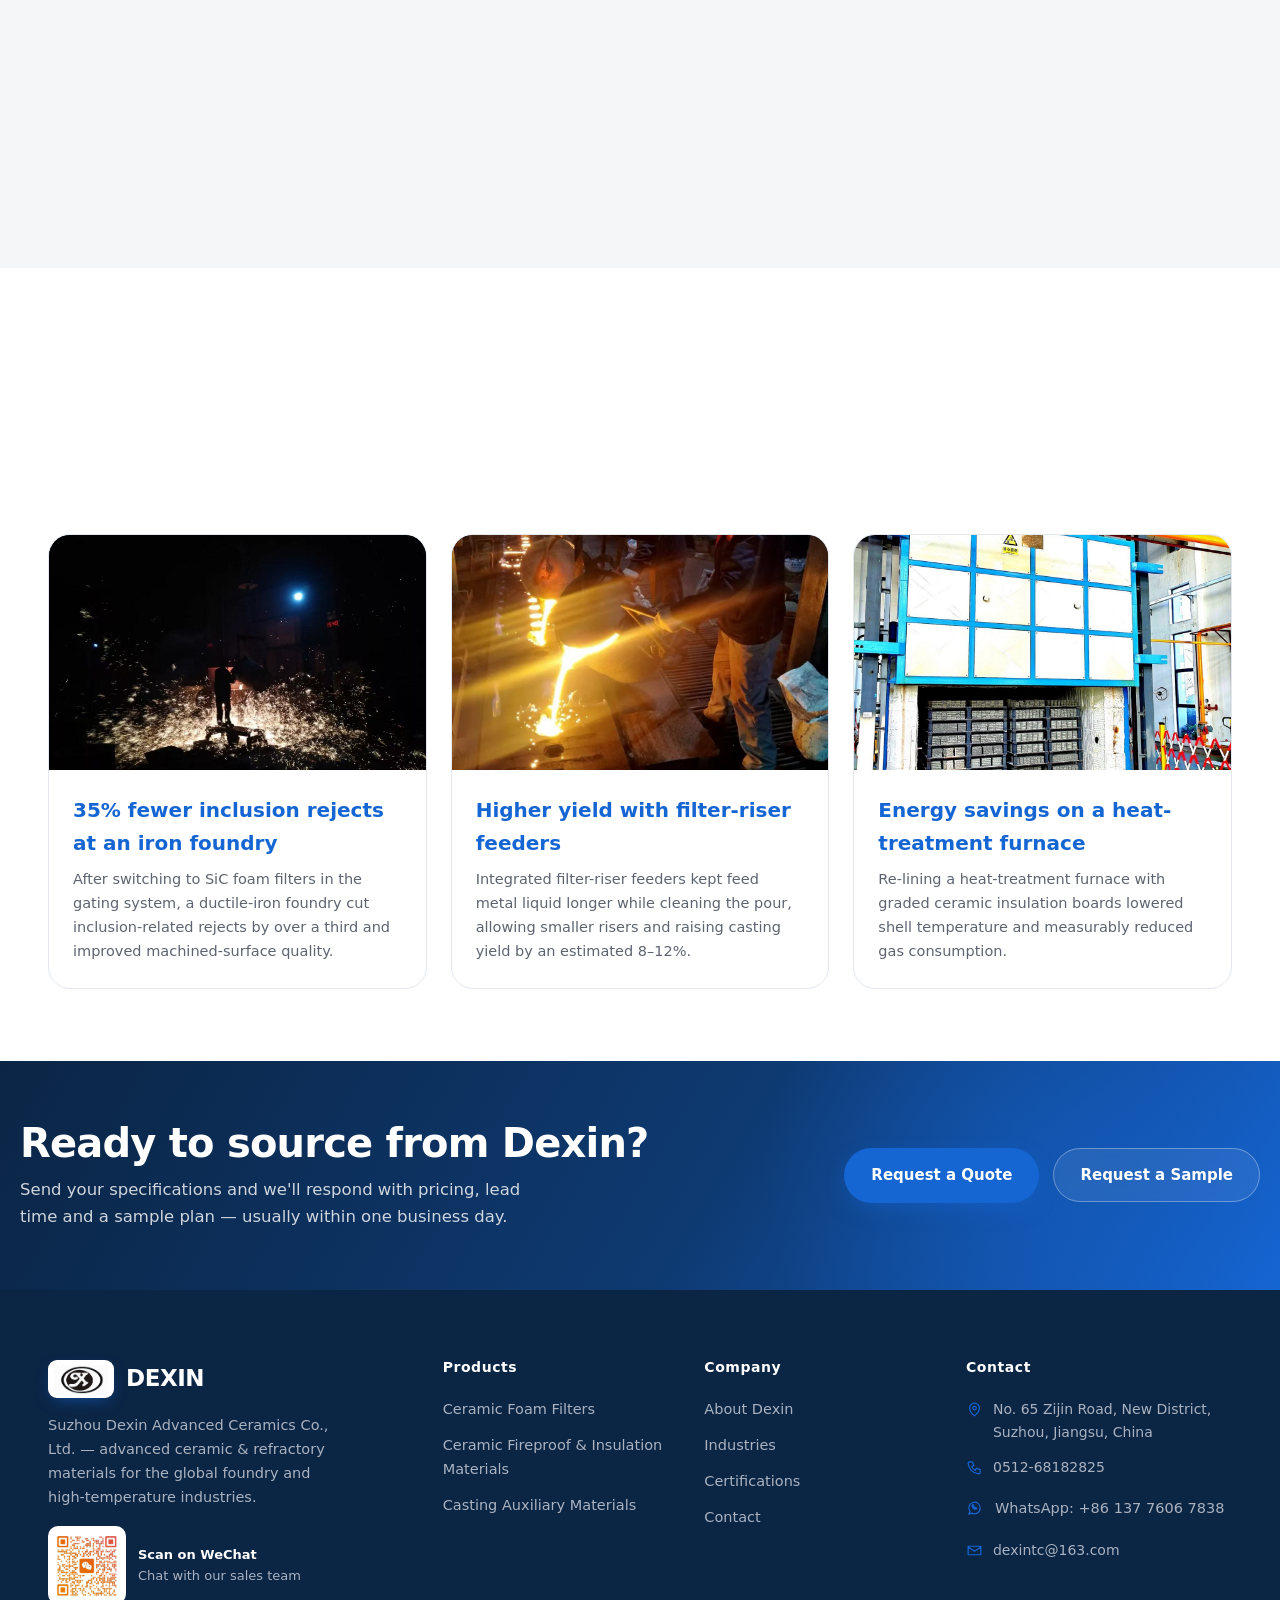
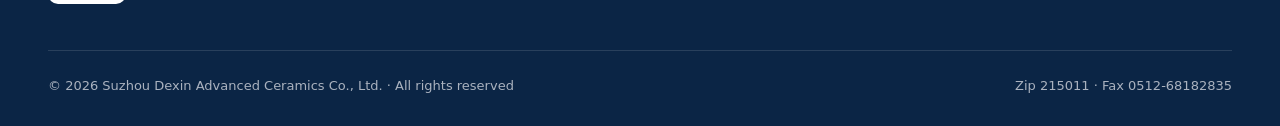
==== commit 65d80b90: "Add client foundry photos across the site; FAQ schema; image compression - Six new application photo" ====
--- a/index.html
+++ b/index.html
@@ -20,7 +20,7 @@
 <meta http-equiv="Cache-Control" content="no-transform">
 <meta name="theme-color" content="#0b2545">
 <meta name="referrer" content="strict-origin-when-cross-origin">
-<meta http-equiv="Content-Security-Policy" content="default-src 'self'; script-src 'self' 'unsafe-inline' https://hm.baidu.com https://gc.zgo.at; style-src 'self' 'unsafe-inline'; img-src 'self' data: https://hm.baidu.com https://danielajj.goatcounter.com; font-src 'self'; media-src 'self'; connect-src 'self' https://api.web3forms.com https://hm.baidu.com https://danielajj.goatcounter.com; object-src 'none'; base-uri 'self'; form-action 'self'; frame-src 'none'; upgrade-insecure-requests">
+<meta http-equiv="Content-Security-Policy" content="default-src 'self'; script-src 'self' 'unsafe-inline' https://hm.baidu.com https://gc.zgo.at; style-src 'self' 'unsafe-inline'; img-src 'self' data: https://hm.baidu.com https://danielajj.goatcounter.com; font-src 'self'; media-src 'self'; connect-src 'self' https://api.web3forms.com https://hm.baidu.com https://danielajj.goatcounter.com; object-src 'none'; base-uri 'self'; form-action 'self' https://api.web3forms.com; frame-src 'none'; upgrade-insecure-requests">
 <link rel="icon" type="image/jpeg" href="assets/img/site/logo_square.jpg">
 <link rel="stylesheet" href="assets/css/fonts.css">
 <link rel="stylesheet" href="assets/css/style.css">
@@ -84,6 +84,18 @@
  ]
 }
 </script>
+<script type="application/ld+json">
+{
+ "@context": "https://schema.org",
+ "@type": "FAQPage",
+ "mainEntity": [
+  {"@type": "Question", "name": "苏州德鑫陶瓷新材料有限公司是做什么的？", "acceptedAnswer": {"@type": "Answer", "text": "苏州德鑫陶瓷新材料有限公司（Dexin）成立于2005年，是江苏省铸造协会理事单位，专业生产三大类产品：泡沫陶瓷过滤器（碳化硅、氧化铝、氧化锆、莫来石材质，用于铸造金属液过滤）、陶瓷防火隔热材料（1000℃–1500℃分级隔热板）以及铸造辅材（保温冒口、铸造芯撑、铸造涂料、砂芯修补膏）。公司在苏州和南通拥有两大生产基地，年产泡沫陶瓷过滤器约2000立方米，产品出口全球，通过ISO 9001质量体系认证，并荣获全国铸造材料金鼎奖。"}},
+  {"@type": "Question", "name": "What does Suzhou Dexin Advanced Ceramics manufacture?", "acceptedAnswer": {"@type": "Answer", "text": "Dexin (founded 2005, Suzhou, China) manufactures ceramic foam filters in silicon carbide, alumina, zirconia and mullite for molten-metal filtration; graded ceramic fireproof insulation boards rated 1000 °C to 1500 °C; and casting auxiliaries including insulating risers, core supports (chaplets), foundry coatings and core-repair paste. It runs two production plants (Suzhou and Nantong) with an annual foam-filter output of about 2,000 m³, is a director member of the Jiangsu Foundry Association and is ISO 9001 certified."}},
+  {"@type": "Question", "name": "德鑫的泡沫陶瓷过滤器有哪些材质，分别适用什么金属？", "acceptedAnswer": {"@type": "Answer", "text": "碳化硅（SiC，灰色）泡沫陶瓷过滤器适用于灰铁、球墨铸铁和铜合金，最高使用温度1500℃；氧化铝（白色）过滤器适用于铝及铝合金，最高1200℃；氧化锆（金黄色，ZrO₂≥97%）过滤器适用于碳钢、不锈钢和高温合金，最高约1700℃；莫来石直孔过滤器适用于大流量铸铁与铝合金浇注。尺寸、孔径（PPI）均可定制。"}},
+  {"@type": "Question", "name": "如何联系德鑫获取报价或样品？ How can I contact Dexin?", "acceptedAnswer": {"@type": "Answer", "text": "电话 Tel: +86-512-68182825；热线/WhatsApp: +86 137 7606 7838；邮箱 Email: dexintc@163.com；网站: www.szdexintc.com；地址：江苏省苏州高新区紫金路65号（苏州）/ 南通市通州湾盛德路60号（南通工厂）。通常一个工作日内回复报价、交期与样品方案。"}}
+ ]
+}
+</script>
 </head>
 <body>
 <header id="site-header"></header>
@@ -257,18 +269,19 @@
     <div class="feature reveal d${(i%3)+1}"><div class="ico">${U.svg(w.ic)}</div>
       <h3><span data-en>${w.en}</span><span data-zh>${w.zh}</span></h3>
       <p><span data-en>${w.de}</span><span data-zh>${w.dz}</span></p></div>`).join('');
-  // industries
+  // industries — real application photography
   document.getElementById('indGrid').innerHTML = D.industries.map((c,i)=>`
-    <a class="ind reveal d${(i%3)+1}" href="industries.html?ind=${c.slug}">
-      <span class="ico">${U.svg(c.icon)}</span>
-      <div><h3><span data-en>${c.en}</span><span data-zh>${c.zh}</span></h3>
+    <a class="ind ind-photo reveal d${(i%3)+1}" href="industries.html?ind=${c.slug}">
+      <span class="shot"><img src="${c.img}" alt="${c.en}" loading="lazy" style="object-position:${c.pos||'center'}"><span class="ico">${U.svg(c.icon)}</span></span>
+      <div class="body"><h3><span data-en>${c.en}</span><span data-zh>${c.zh}</span></h3>
       <p><span data-en>${c.desc_en}</span><span data-zh>${c.desc_zh}</span></p></div></a>`).join('');
   // certs — real certificate scans + honors
   document.getElementById('certRow').innerHTML = D.certs.map(c=>U.certCard(c)).join('');
   // cases
   document.getElementById('caseGrid').innerHTML = D.cases.map(cs=>{
     const p=D.products.find(x=>x.id===cs.pid)||{img:''};
-    return `<article class="case reveal"><div class="thumb"><img src="${p.img}" alt="" loading="lazy"></div>
+    const img=cs.img||p.img;
+    return `<article class="case reveal"><div class="thumb"><img src="${img}" alt="${cs.en_t}" loading="lazy" style="object-position:${cs.pos||'center'}"></div>
       <div class="body"><div class="kpi"><span data-en>${cs.en_t}</span><span data-zh>${cs.zh_t}</span></div>
       <p><span data-en>${cs.en}</span><span data-zh>${cs.zh}</span></p></div></article>`;}).join('');
 };
--- a/assets/css/style.css
+++ b/assets/css/style.css
@@ -262,6 +262,21 @@
 .ind .ico svg{width:24px;height:24px}
 .ind h3{font-size:17px}
 .ind p{color:var(--muted);font-size:14px;margin-top:5px}
+/* photo variant — real application photography */
+.ind-grid{grid-template-columns:repeat(4,1fr)}
+.ind.ind-photo{flex-direction:column;gap:0;padding:0;overflow:hidden}
+.ind.ind-photo .shot{position:relative;padding-top:62.5%;background:#06122a;display:block;overflow:hidden;flex:0 0 auto;width:100%}
+.ind.ind-photo .shot img{position:absolute;inset:0;width:100%;height:100%;object-fit:cover;transition:transform .6s var(--ease)}
+.ind.ind-photo:hover .shot img{transform:scale(1.06)}
+.ind.ind-photo .shot .ico{position:absolute;left:14px;bottom:-16px;box-shadow:var(--shadow);z-index:2}
+.ind.ind-photo .body{padding:26px 20px 20px}
+/* industries page — text + photo intro per segment */
+.ind-intro{display:grid;grid-template-columns:1.05fr .95fr;gap:44px;align-items:center;margin-bottom:40px}
+.ind-intro.flip .ind-intro-txt{order:2}
+.ind-intro.flip .ind-intro-shot{order:1}
+.ind-intro-shot{position:relative;border-radius:var(--radius-lg);overflow:hidden;box-shadow:var(--shadow);padding-top:56.25%;background:#06122a}
+.ind-intro-shot img{position:absolute;inset:0;width:100%;height:100%;object-fit:cover}
+@media(max-width:860px){.ind-intro{grid-template-columns:1fr;gap:24px}.ind-intro.flip .ind-intro-txt{order:1}.ind-intro.flip .ind-intro-shot{order:2}}
 
 /* ---------- Certs ---------- */
 .cert-row{display:flex;flex-wrap:wrap;gap:14px;justify-content:center}
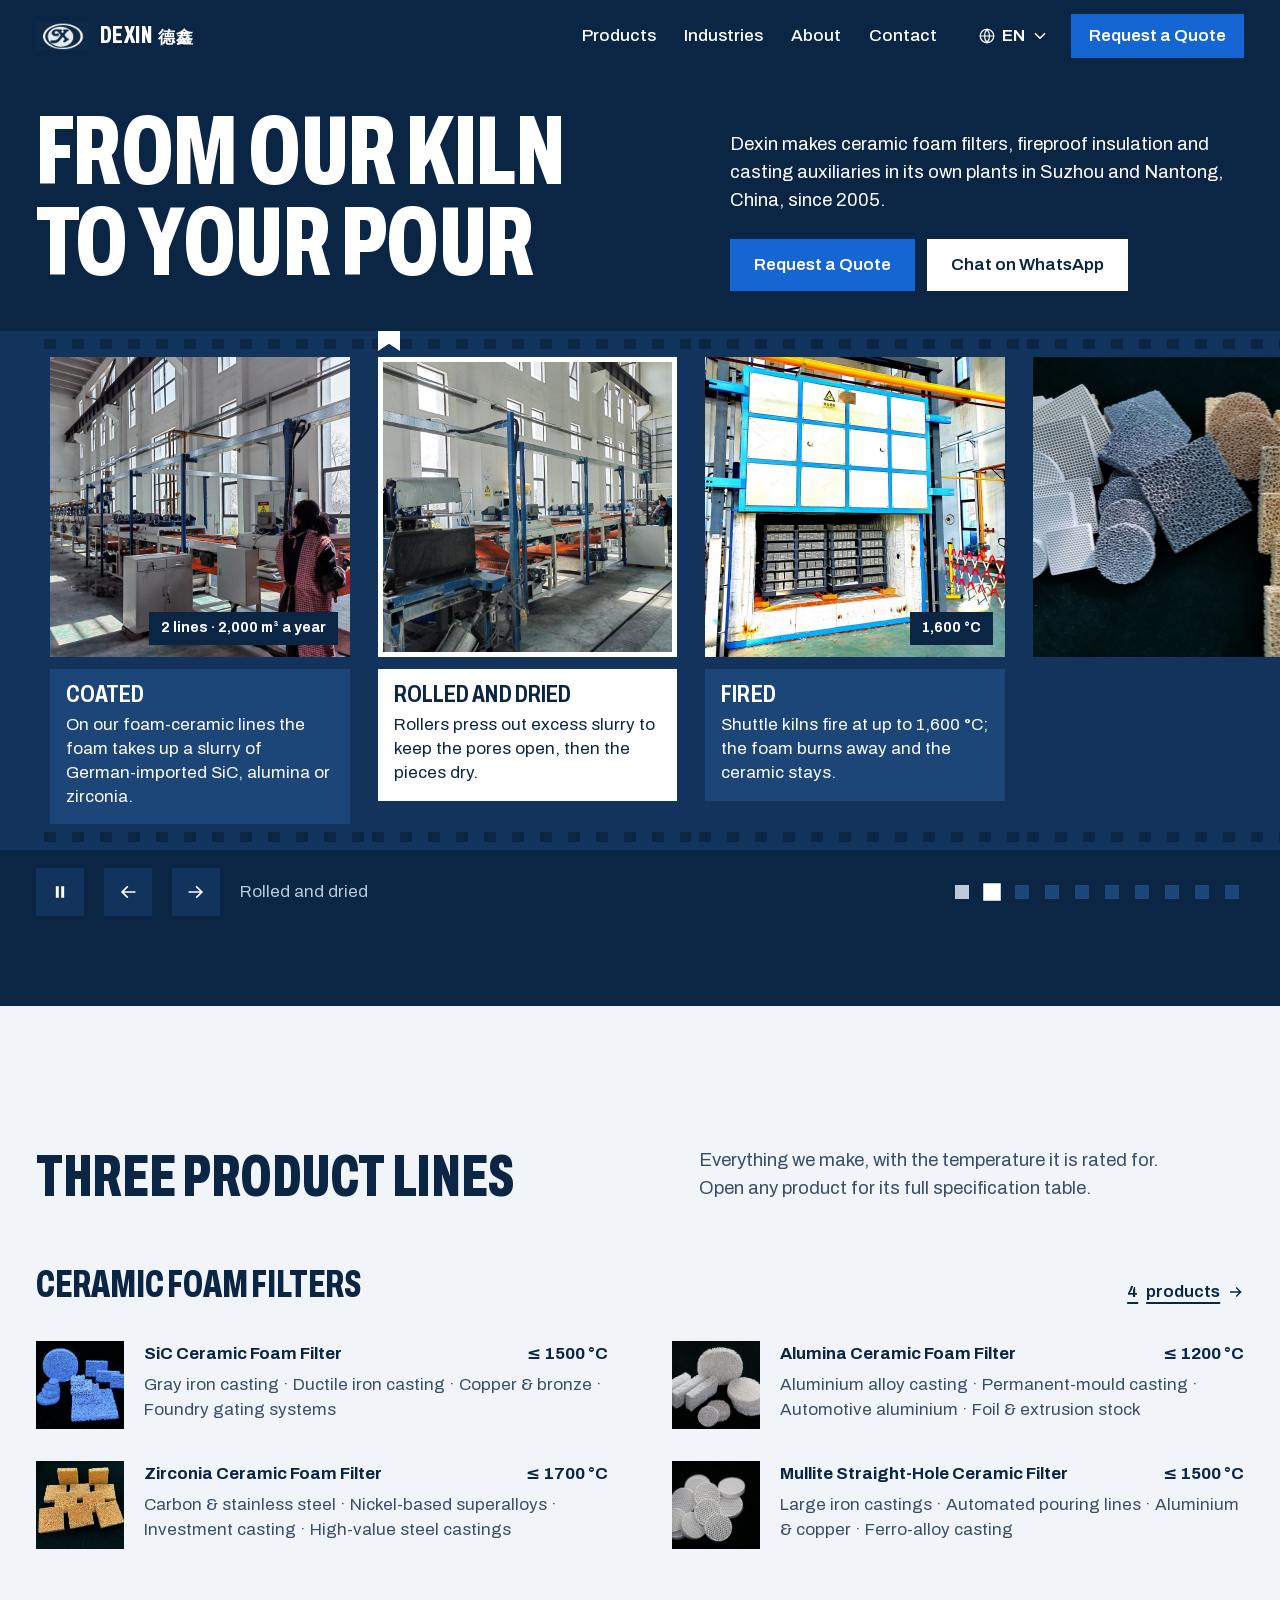
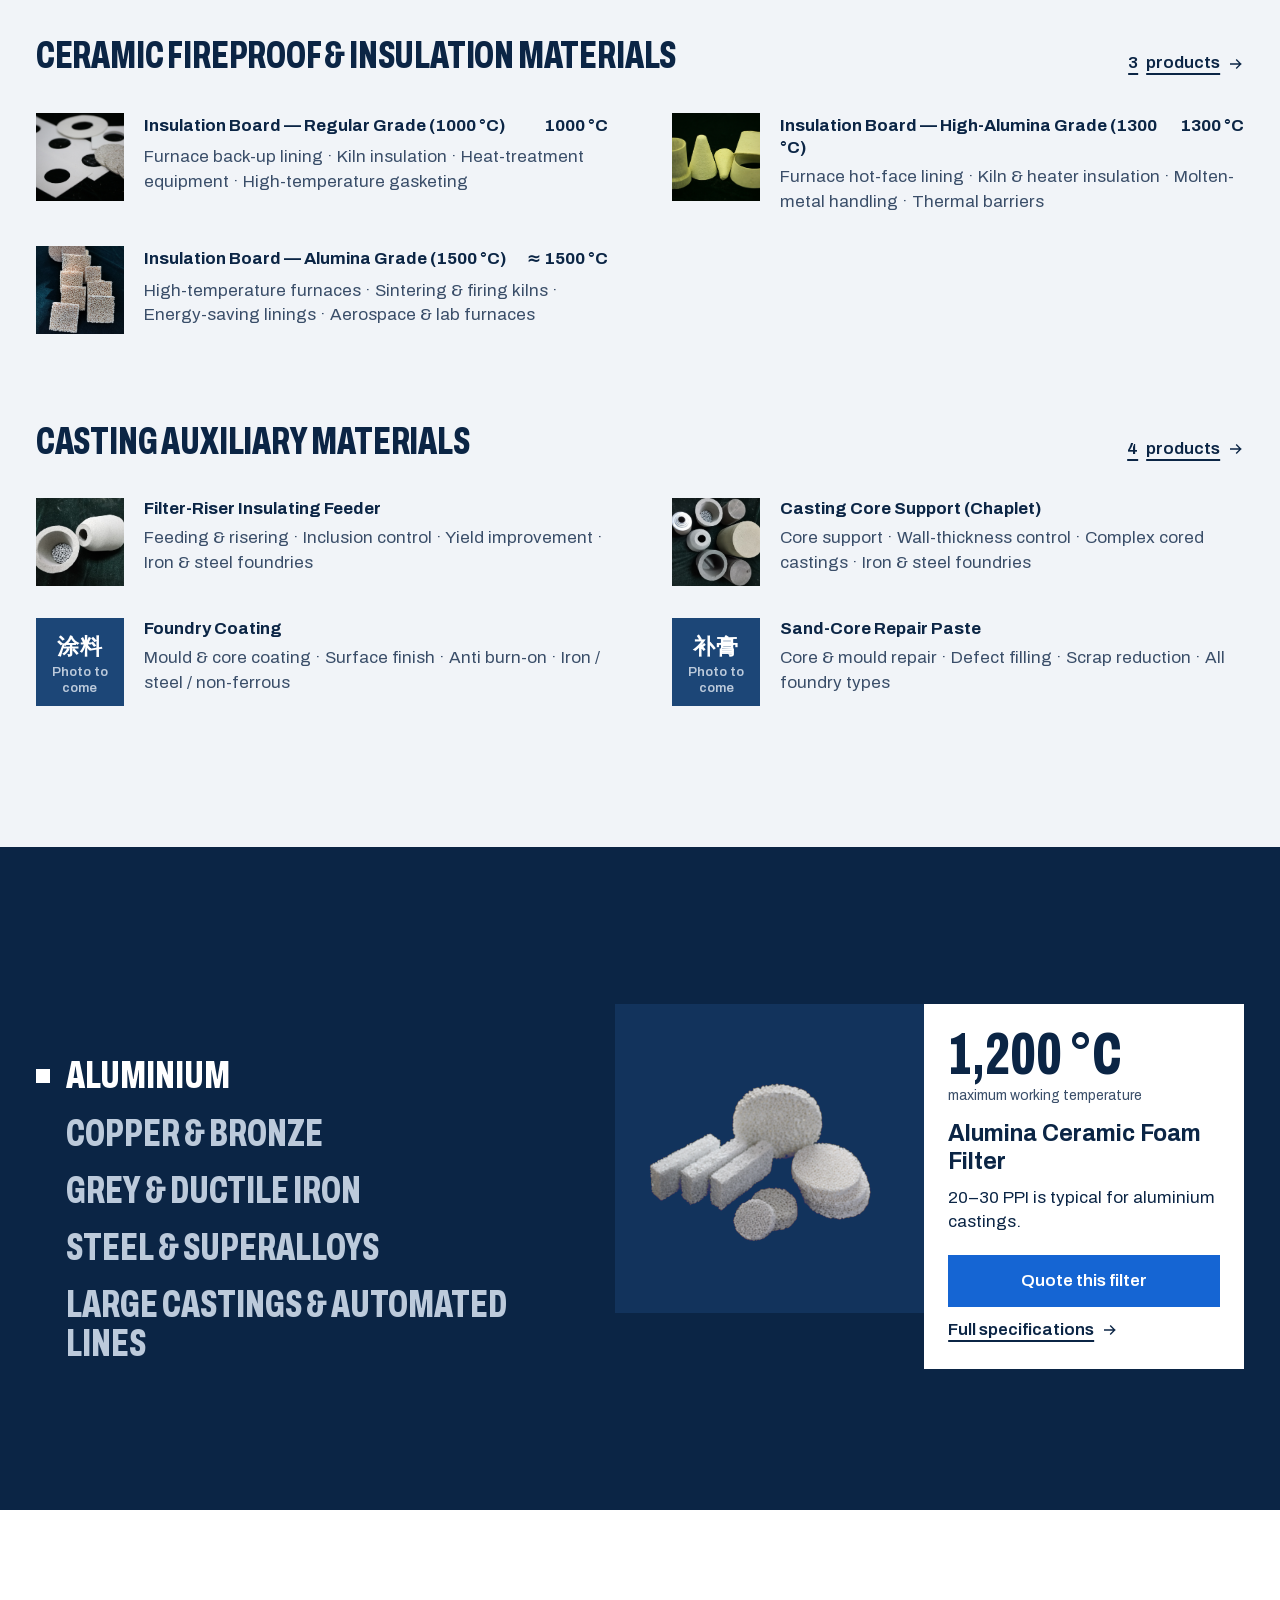
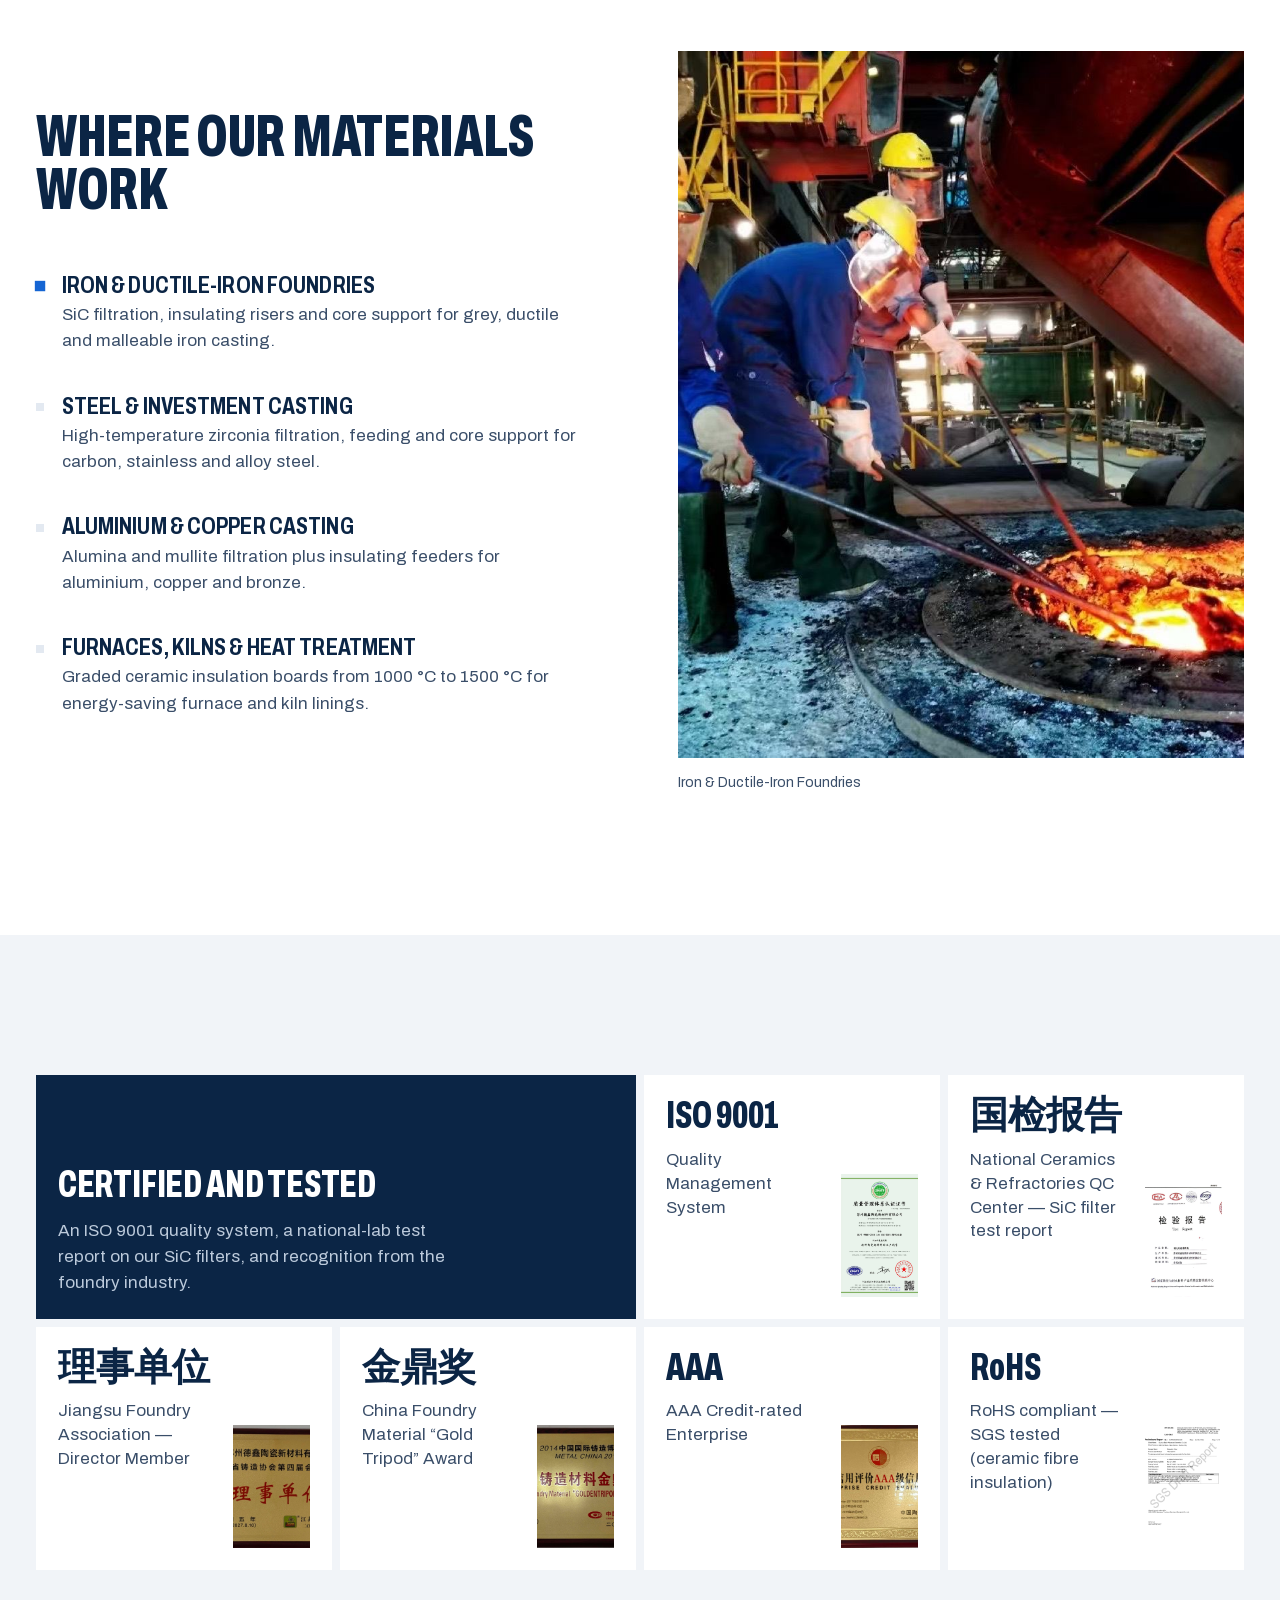
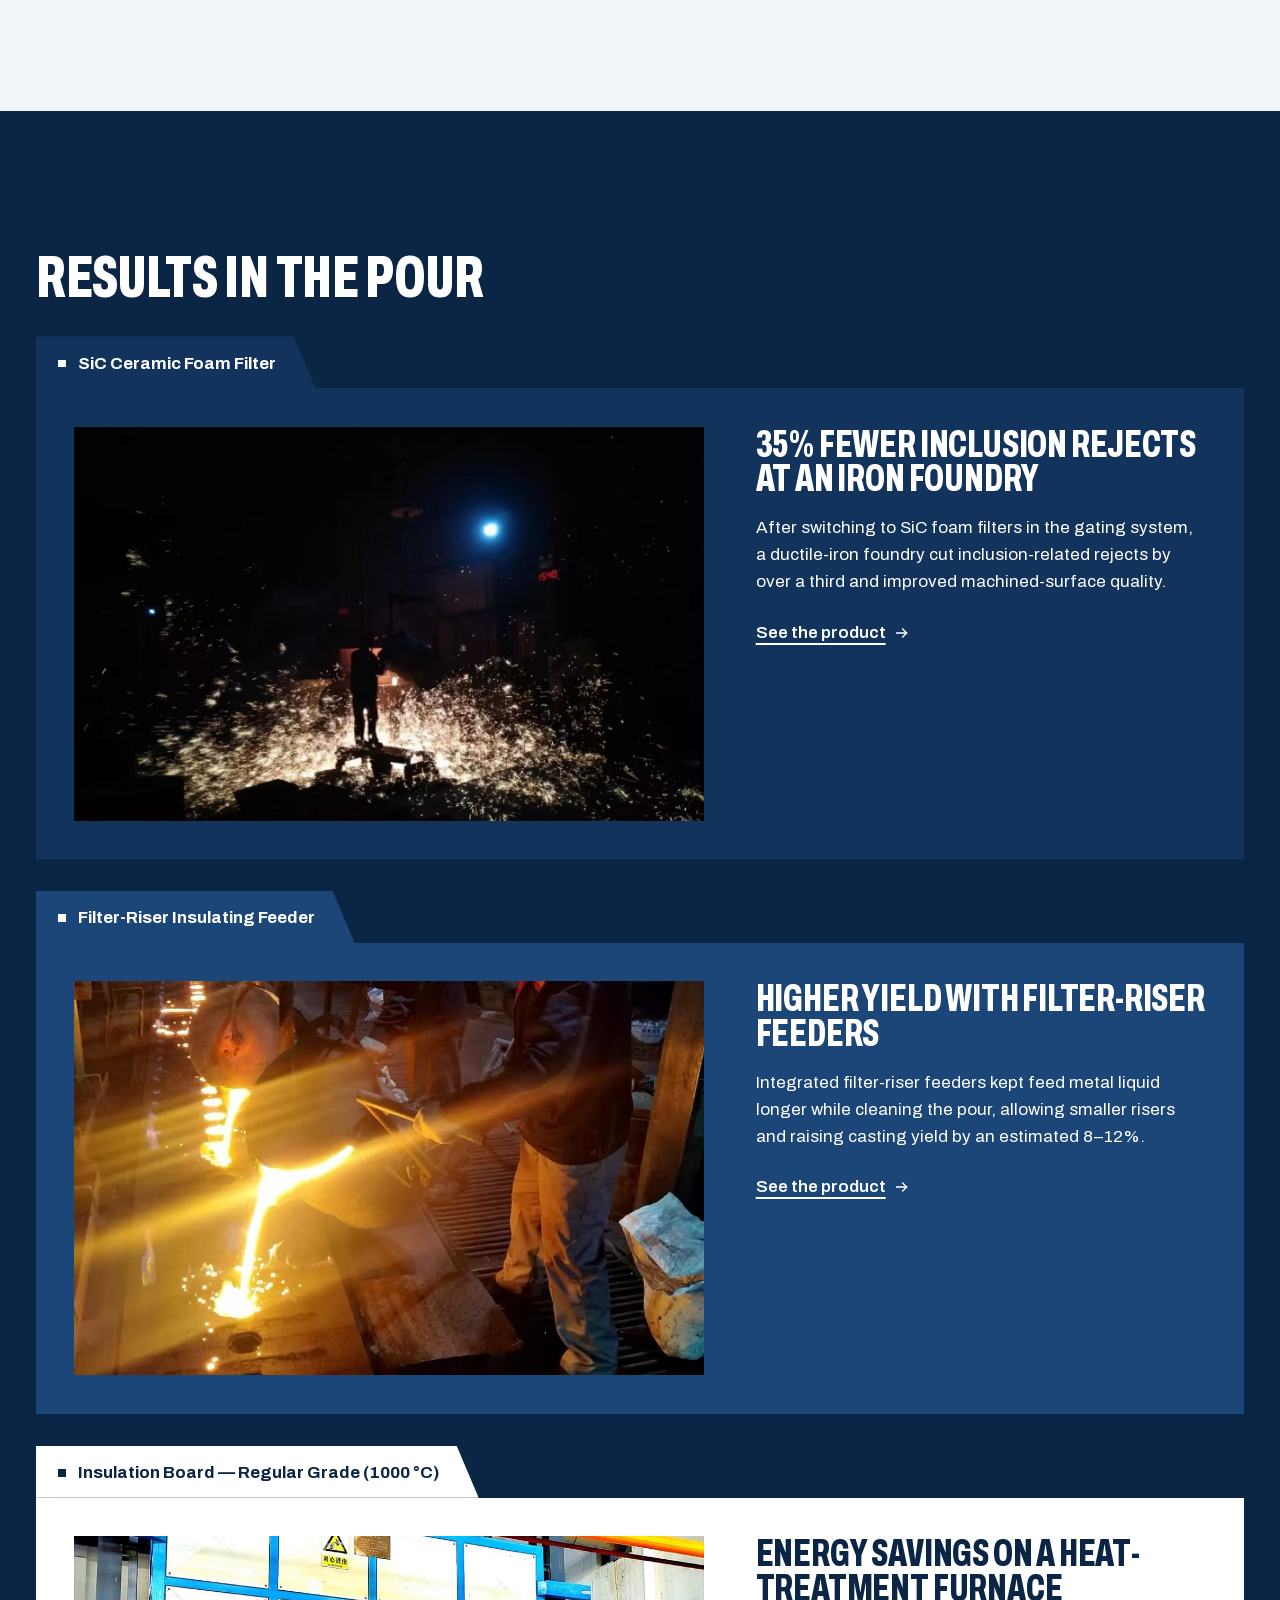
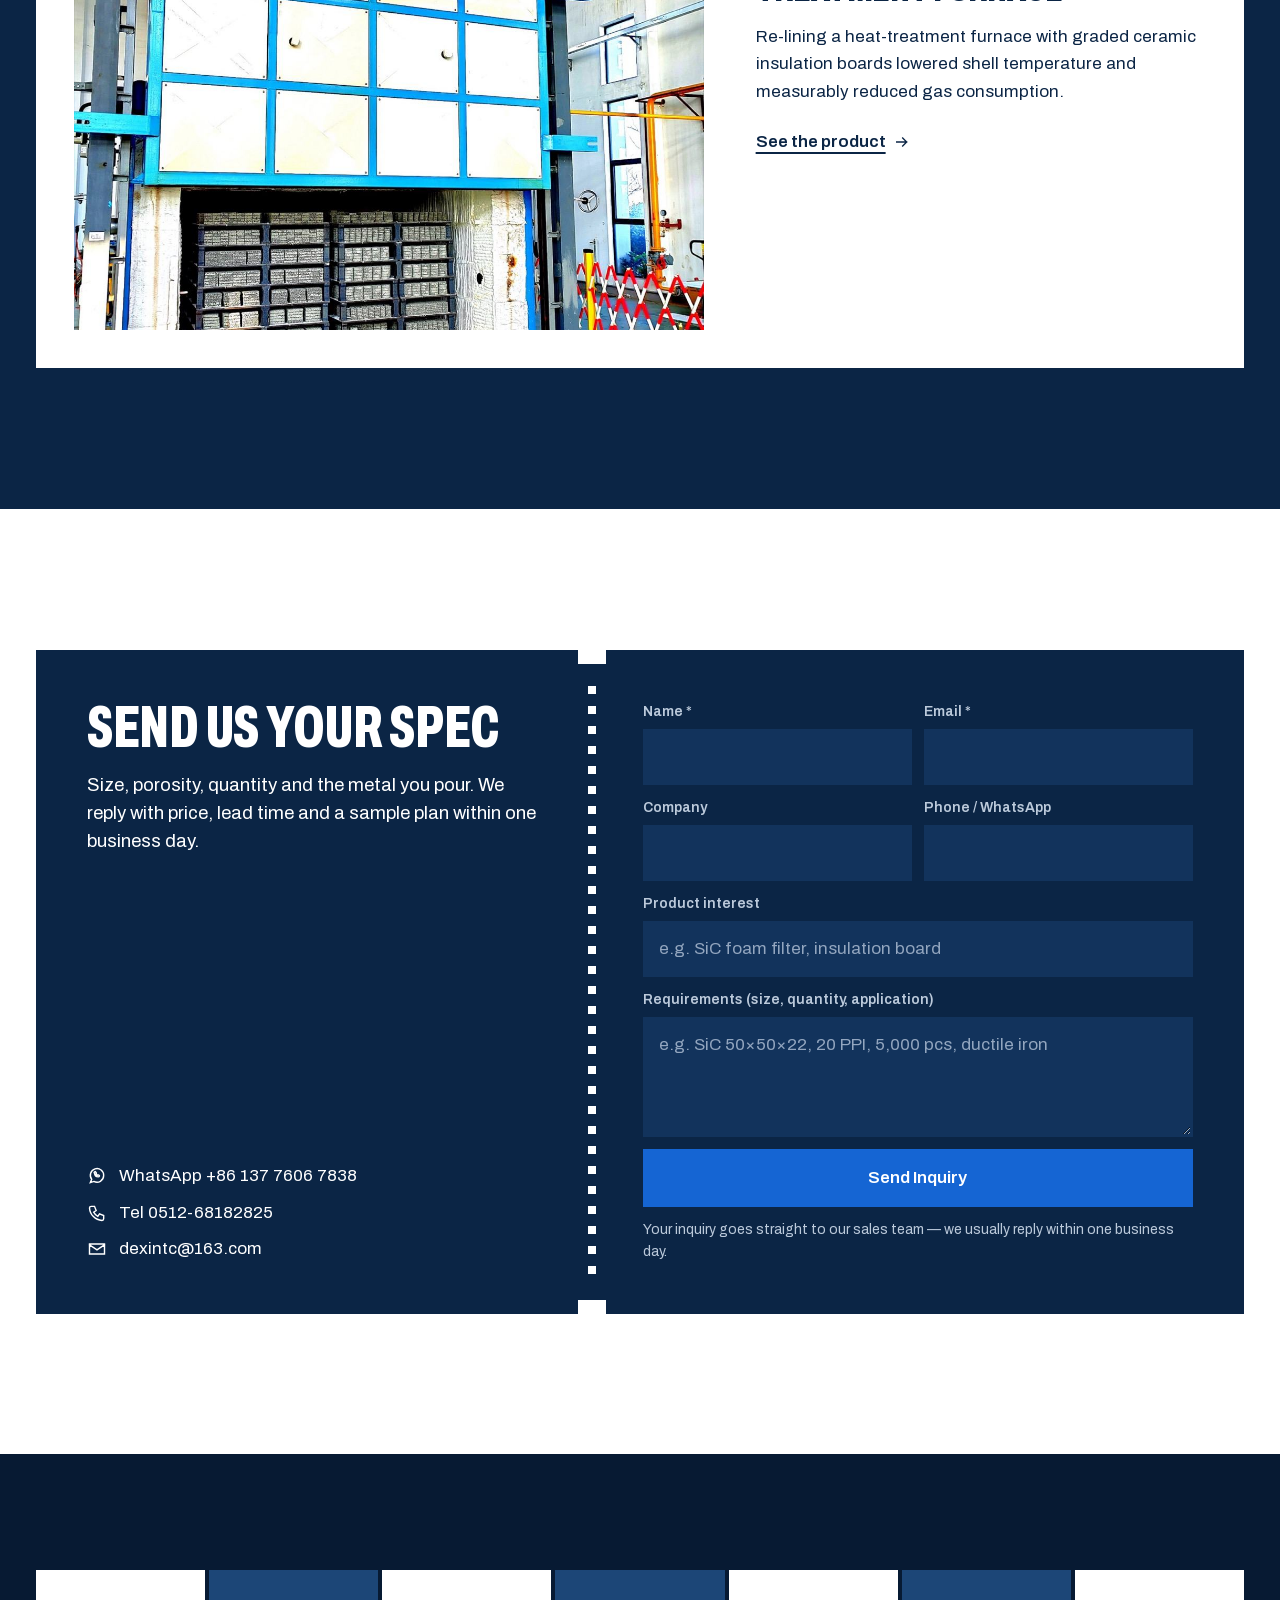
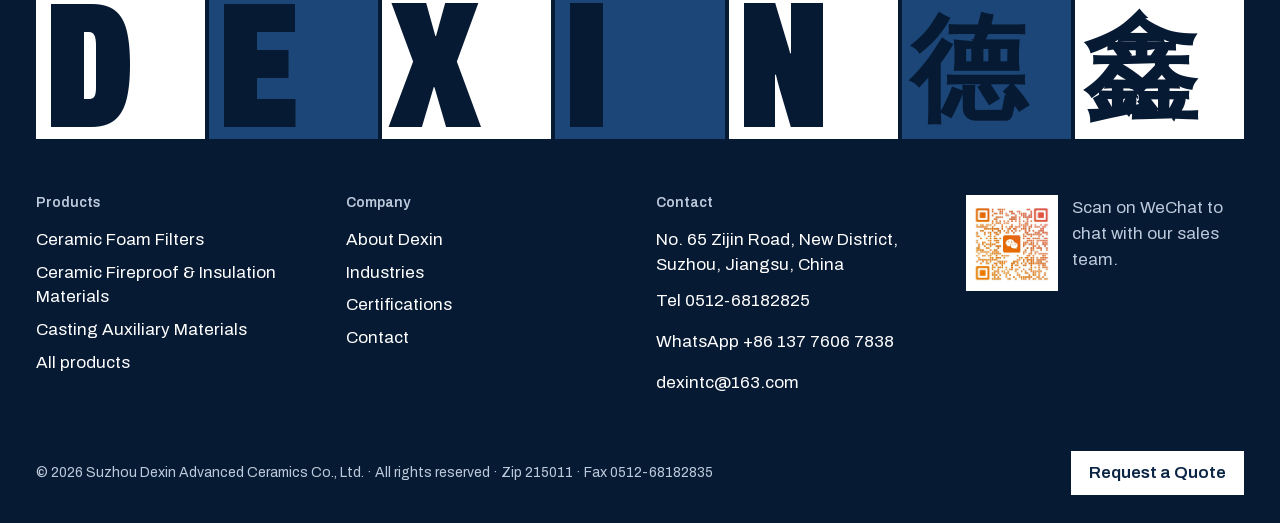
==== commit 6af35137: "Redesign: production-rail home page and a new site-wide design system The home page now opens on a f" ====
--- a/index.html
+++ b/index.html
@@ -22,12 +22,10 @@
 <meta name="referrer" content="strict-origin-when-cross-origin">
 <meta http-equiv="Content-Security-Policy" content="default-src 'self'; script-src 'self' 'unsafe-inline' https://hm.baidu.com https://gc.zgo.at; style-src 'self' 'unsafe-inline'; img-src 'self' data: https://hm.baidu.com https://danielajj.goatcounter.com; font-src 'self'; media-src 'self'; connect-src 'self' https://api.web3forms.com https://hm.baidu.com https://danielajj.goatcounter.com; object-src 'none'; base-uri 'self'; form-action 'self' https://api.web3forms.com; frame-src 'none'; upgrade-insecure-requests">
 <link rel="icon" type="image/jpeg" href="assets/img/site/logo_square.jpg">
+<script>document.documentElement.classList.add('js')</script>
+<link rel="preload" href="assets/fonts/archivo-latin.woff2" as="font" type="font/woff2" crossorigin>
 <link rel="stylesheet" href="assets/css/fonts.css">
 <link rel="stylesheet" href="assets/css/style.css">
-<style>.hero-media.paused .slide{animation-play-state:paused}
-.dx-toast{position:fixed;left:50%;bottom:34px;transform:translateX(-50%) translateY(20px);background:var(--ink);color:#fff;
-padding:13px 22px;border-radius:100px;font-size:14px;z-index:600;opacity:0;transition:.3s;box-shadow:var(--shadow-lg)}
-.dx-toast.show{opacity:1;transform:translateX(-50%)}</style>
 <script type="application/ld+json">
 {
  "@context": "https://schema.org",
@@ -99,202 +97,251 @@
 </head>
 <body>
 <header id="site-header"></header>
-
-<!-- ================= HERO ================= -->
-<section class="hero">
-  <div class="hero-media" id="heroMedia">
-    <video id="heroVideo" autoplay muted loop playsinline preload="auto" poster="assets/img/site/factory_building.jpg">
-      <source src="assets/video/factory.mp4" type="video/mp4">
-    </video>
-  </div>
-  <div class="container hero-inner">
-    <span class="tag"><span class="pulse"></span><span data-en>Suzhou · Manufacturing since 2005</span><span data-zh>苏州 · 始于2005年的专业制造</span></span>
-    <h1><span data-en>Advanced Ceramics for <span class="accent">Cleaner Molten Metal</span></span><span data-zh>为更洁净的金属液<br>而生的<span class="accent">先进陶瓷材料</span></span></h1>
-    <p class="sub"><span data-en>Ceramic foam filters, fireproof insulation materials and casting auxiliaries — made in our own Suzhou and Nantong plants, trusted by foundries and high-temperature industries.</span><span data-zh>泡沫陶瓷过滤器、陶瓷防火隔热材料与铸造辅材——苏州、南通自有工厂制造，深受铸造及高温行业信赖。</span></p>
-    <div class="hero-cta">
-      <a class="btn btn-primary" href="#" data-rfq data-rfq-type="quote"><span data-en>Request a Quote</span><span data-zh>获取报价</span></a>
-      <a class="btn btn-on-dark" href="products.html"><span data-en>Explore Products</span><span data-zh>浏览产品</span></a>
-    </div>
-  </div>
-  <div class="hero-vidctl"><button id="heroPause" title="Pause video" aria-label="Pause"></button></div>
-  <span class="placeholder-note"><span data-en>▶ Inside the Dexin factory</span><span data-zh>▶ 走进德鑫工厂</span></span>
-  <div class="hero-scroll"><span data-en>Scroll</span><span data-zh>向下滚动</span><span class="mouse"></span></div>
-</section>
-
-<!-- ================= STAT BAND ================= -->
-<section class="statband">
-  <div class="container">
-    <div class="grid" id="statGrid"></div>
-    <div class="stat-note"><span data-en>Two production lines across our Suzhou and Nantong plants · exporting worldwide.</span><span data-zh>苏州、南通两大生产基地 · 产品远销海内外。</span></div>
-  </div>
-</section>
-
-<!-- ================= PRODUCT CATEGORIES ================= -->
-<section class="section">
-  <div class="container">
-    <div class="section-head reveal">
-      <span class="eyebrow"><span data-en>What we make</span><span data-zh>产品系列</span></span>
-      <h2><span data-en>Three focused product lines, one trusted source</span><span data-zh>三大专注产品系列，一站式可靠供应</span></h2>
-      <p><span data-en>From molten-metal filtration to fireproof insulation and casting auxiliaries — browse by product line, or jump straight to your industry.</span><span data-zh>从金属液过滤到防火隔热与铸造辅材——可按产品系列浏览，或直接进入您的应用行业。</span></p>
-    </div>
-    <div class="cards c3" id="catGrid"></div>
-  </div>
-</section>
-
-<!-- ================= FACTORY BAND ================= -->
-<section class="section dark factory">
-  <div class="container">
-    <div class="split">
-      <div class="copy">
-        <span class="eyebrow"><span data-en>Inside our factory</span><span data-zh>走进工厂</span></span>
-        <h2 style="font-size:clamp(28px,3.4vw,44px);margin-top:14px"><span data-en>Where high-temperature materials are made</span><span data-zh>高温材料的诞生之地</span></h2>
-        <p class="lead" style="color:var(--muted-d);margin-top:18px"><span data-en>Our Suzhou and Nantong plants bring forming, high-temperature firing, testing and finishing under one roof — so every filter, board and feeder meets the same standard before it ships. The Nantong plant was built to China's carbon-neutrality goals with new processes and equipment.</span><span data-zh>德鑫苏州与南通工厂集成型、高温烧成、检测与精加工于一体——确保每一片过滤器、每一块隔热板、每一只冒口出厂前都达到同一标准。南通工厂按国家碳中和目标建设，采用新工艺与新设备。</span></p>
-        <div class="mini-stats">
-          <div class="ms"><div class="n">1600°C</div><div class="l"><span data-en>Shuttle kilns</span><span data-zh>梭式窑炉</span></div></div>
-          <div class="ms"><div class="n">100%</div><div class="l"><span data-en>Batch QC tested</span><span data-zh>批次质检</span></div></div>
-          <div class="ms"><div class="n">2</div><div class="l"><span data-en>Production bases</span><span data-zh>生产基地</span></div></div>
-        </div>
-        <a class="btn btn-light" href="about.html" style="margin-top:30px"><span data-en>More about Dexin</span><span data-zh>了解德鑫</span></a>
+<main>
+
+<!-- ================= HERO + PRODUCTION RAIL ================= -->
+<section class="hero g-navy" aria-labelledby="hero-title">
+  <div class="wrap hero-top">
+    <h1 id="hero-title" class="cap"><span data-en><span class="line"><span style="--l:0">From our kiln</span></span> <span class="line"><span style="--l:1">to your pour</span></span></span><span data-zh><span class="line"><span style="--l:0">从我们的窑炉</span></span> <span class="line"><span style="--l:1">到您的浇注</span></span></span></h1>
+    <div class="hero-copy after">
+      <p class="lead"><span data-en>Dexin makes ceramic foam filters, fireproof insulation and casting auxiliaries in its own plants in Suzhou and Nantong, China, since 2005.</span><span data-zh>德鑫自2005年起，在苏州、南通自有工厂生产泡沫陶瓷过滤器、陶瓷防火隔热材料与铸造辅材。</span></p>
+      <div class="hero-actions">
+        <a class="btn" href="#quote" data-rfq data-rfq-type="quote"><span data-en>Request a Quote</span><span data-zh>获取报价</span></a>
+        <a class="btn btn-light" href="https://wa.me/8613776067838" target="_blank" rel="noopener"><span data-en>Chat on WhatsApp</span><span data-zh>WhatsApp 咨询</span></a>
       </div>
-      <div class="media" id="factoryMedia">
-        <img class="slide" src="assets/img/site/factory_line.jpg" alt="Dexin production line">
-        <img class="slide" src="assets/img/site/molten_pour.jpg" alt="Molten metal pour">
-        <img class="slide" src="assets/img/site/factory_kiln.jpg" alt="Shuttle kiln">
-      </div>
-    </div>
-  </div>
-</section>
-
-<!-- ================= FEATURED PRODUCTS ================= -->
-<section class="section">
-  <div class="container">
-    <div class="section-head reveal" style="display:flex;justify-content:space-between;align-items:flex-end;max-width:none;gap:20px;flex-wrap:wrap">
-      <div style="max-width:620px">
-        <span class="eyebrow"><span data-en>Featured products</span><span data-zh>精选产品</span></span>
-        <h2><span data-en>Built to perform at temperature</span><span data-zh>为高温工况而生</span></h2>
-      </div>
-      <a class="btn btn-ghost" href="products.html"><span data-en>View all products</span><span data-zh>查看全部产品</span></a>
-    </div>
-    <div class="cards c3" id="featGrid"></div>
-  </div>
-</section>
-
-<!-- ================= WHY DEXIN ================= -->
-<section class="section soft">
-  <div class="container">
-    <div class="section-head center reveal">
-      <span class="eyebrow"><span data-en>Why Dexin</span><span data-zh>为何选择德鑫</span></span>
-      <h2><span data-en>A supplier procurement teams can rely on</span><span data-zh>采购团队可信赖的供应商</span></h2>
-    </div>
-    <div class="feature-grid" id="whyGrid"></div>
+    </div>
+  </div>
+
+  <div class="rail" aria-roledescription="carousel" aria-label="How a Dexin filter is made and shipped">
+    <h2 class="vh"><span data-en>How a Dexin filter is made and shipped</span><span data-zh>德鑫过滤器的生产与发运流程</span></h2>
+    <ol class="rail-track" tabindex="0" aria-label="Production and shipment, station by station">
+      <li class="frame">
+        <span class="flag" aria-hidden="true"></span>
+        <div class="shot"><img src="assets/img/process/line_coat.jpg" alt="Dexin foam-ceramic production line with an operator" width="1200" height="900" loading="lazy"><span class="fact"><span data-en>2 lines · 2,000 m³ a year</span><span data-zh>2条产线 · 年产2000 m³</span></span></div>
+        <div class="window"><h3 class="h3"><span data-en>Coated</span><span data-zh>浸浆</span></h3><p><span data-en>On our foam-ceramic lines the foam takes up a slurry of German-imported SiC, alumina or zirconia.</span><span data-zh>在泡沫陶瓷生产线上，泡沫浸挂由德国进口碳化硅、氧化铝或氧化锆制成的浆料。</span></p></div>
+      </li>
+      <li class="frame">
+        <span class="flag" aria-hidden="true"></span>
+        <div class="shot"><img src="assets/img/process/line_roll.jpg" alt="Rollers and drying section of the Dexin line" width="1200" height="900" loading="lazy"></div>
+        <div class="window"><h3 class="h3"><span data-en>Rolled and dried</span><span data-zh>挤浆与干燥</span></h3><p><span data-en>Rollers press out excess slurry to keep the pores open, then the pieces dry.</span><span data-zh>辊压挤出多余浆料、保持孔道通透，随后干燥。</span></p></div>
+      </li>
+      <li class="frame">
+        <span class="flag" aria-hidden="true"></span>
+        <div class="shot"><img src="assets/img/site/factory_kiln.jpg" alt="A Dexin shuttle kiln loaded with filters" width="1200" height="1600" loading="lazy" style="object-position:center 70%"><span class="fact">1,600 °C</span></div>
+        <div class="window"><h3 class="h3"><span data-en>Fired</span><span data-zh>烧成</span></h3><p><span data-en>Shuttle kilns fire at up to 1,600 °C; the foam burns away and the ceramic stays.</span><span data-zh>梭式窑最高1600℃烧成，泡沫烧尽，留下陶瓷骨架。</span></p></div>
+      </li>
+      <li class="frame">
+        <span class="flag" aria-hidden="true"></span>
+        <div class="shot"><img src="assets/img/process/filters_all.jpg" alt="Finished Dexin filters in square, round and straight-hole formats" width="1600" height="1200" loading="lazy"></div>
+        <div class="window"><h3 class="h3"><span data-en>Cut to size</span><span data-zh>激光切割</span></h3><p><span data-en>Laser cutting holds every filter to tight, repeatable dimensions.</span><span data-zh>先进激光切割工艺，尺寸精度高、一致性好。</span></p></div>
+      </li>
+      <li class="frame">
+        <span class="flag" aria-hidden="true"></span>
+        <div class="shot"><img src="assets/img/site/qc_lab.jpg" alt="The Dexin testing laboratory" width="1600" height="977" loading="lazy"><span class="fact">ISO 9001</span></div>
+        <div class="window"><h3 class="h3"><span data-en>Tested</span><span data-zh>检测</span></h3><p><span data-en>Our lab checks strength, pore size and dimensions, batch by batch.</span><span data-zh>自有实验室逐批检测强度、孔径与尺寸。</span></p></div>
+      </li>
+      <li class="frame">
+        <span class="flag" aria-hidden="true"></span>
+        <div class="shot"><img src="assets/img/process/packed.jpg" alt="Packed cartons on pallets in the Dexin warehouse" width="750" height="1000" loading="lazy"></div>
+        <div class="window"><h3 class="h3"><span data-en>Packed</span><span data-zh>包装</span></h3><p><span data-en>Cartons with small boxes layered inside, kept dry and safe from knocks.</span><span data-zh>纸箱包装、内盒分层，防潮防震。</span></p></div>
+      </li>
+      <li class="frame">
+        <span class="flag" aria-hidden="true"></span>
+        <div class="shot"><img src="assets/img/site/factory_building.jpg" alt="Dexin's Nantong plant on Tongzhou Bay" width="1600" height="1200" loading="lazy"><span class="fact"><span data-en>40+ partners</span><span data-zh>40+ 合作企业</span></span></div>
+        <div class="window"><h3 class="h3"><span data-en>Shipped</span><span data-zh>发运</span></h3><p><span data-en>From Suzhou and our Nantong plant on Tongzhou Bay, to foundries in China and abroad.</span><span data-zh>从苏州及南通通州湾工厂，发往国内外铸造企业。</span></p></div>
+      </li>
+      <li class="frame">
+        <span class="flag" aria-hidden="true"></span>
+        <div class="shot"><img src="assets/img/site/molten_pour.jpg" alt="Molten metal being poured" width="1200" height="1600" loading="lazy"></div>
+        <div class="window"><h3 class="h3"><span data-en>In your pour</span><span data-zh>浇注</span></h3><p><span data-en>Set in the gating system, the filter calms the flow and holds back slag.</span><span data-zh>置于浇注系统中，过滤器平稳金属液流、截留熔渣。</span></p></div>
+      </li>
+      <li class="frame">
+        <span class="flag" aria-hidden="true"></span>
+        <div class="shot"><img src="assets/img/process/after_pour.jpg" alt="A ceramic foam filter in its mould after the pour" width="1200" height="900" loading="lazy"></div>
+        <div class="window"><h3 class="h3"><span data-en>What it caught</span><span data-zh>截留</span></h3><p><span data-en>A filter after the pour, holding inclusions that would have ended up in the casting.</span><span data-zh>浇注后的过滤器，截留下本会进入铸件的夹杂物。</span></p></div>
+      </li>
+      <li class="frame">
+        <span class="flag" aria-hidden="true"></span>
+        <div class="shot"><video muted loop playsinline preload="metadata" poster="assets/img/process/video_poster.jpg" aria-label="Machinery running inside a Dexin plant"><source src="assets/video/factory.mp4" type="video/mp4"></video></div>
+        <div class="window"><h3 class="h3"><span data-en>Inside our plants</span><span data-zh>走进德鑫工厂</span></h3><p><span data-en>Suzhou since 2005, Nantong since 2018.</span><span data-zh>苏州始于2005年，南通工厂建于2018年。</span></p></div>
+      </li>
+    </ol>
+    <div class="wrap rail-ctl">
+      <button type="button" class="rail-btn" data-rail="play" aria-label="Pause the production rail"></button>
+      <button type="button" class="rail-btn" data-rail="prev" aria-label="Previous station"><svg viewBox="0 0 24 24" fill="none" stroke="currentColor" stroke-width="2" stroke-linecap="square" aria-hidden="true" class="arrow"><path d="M20 12H5M11 6l-6 6 6 6"/></svg></button>
+      <button type="button" class="rail-btn" data-rail="next" aria-label="Next station"><svg viewBox="0 0 24 24" fill="none" stroke="currentColor" stroke-width="2" stroke-linecap="square" aria-hidden="true" class="arrow"><path d="M4 12h15M13 6l6 6-6 6"/></svg></button>
+      <p class="rail-now" aria-live="polite"></p>
+      <div class="rail-steps" role="group" aria-label="Stations"></div>
+    </div>
+  </div>
+  <div class="hero-tail"></div>
+</section>
+
+<!-- ================= CATALOGUE ================= -->
+<section class="band g-paper" id="products" aria-labelledby="cat-title">
+  <div class="wrap">
+    <div class="sec-head">
+      <h2 id="cat-title" class="cap h2" data-rise><span data-en>Three product lines</span><span data-zh>三大产品系列</span></h2>
+      <p class="lead soft-on-paper" data-rise><span data-en>Everything we make, with the temperature it is rated for. Open any product for its full specification table.</span><span data-zh>我们的全部产品及其额定使用温度。点击任一产品查看完整规格表。</span></p>
+    </div>
+    <div id="catalog"></div>
+  </div>
+</section>
+
+<!-- ================= FILTER FOR YOUR METAL ================= -->
+<section class="band g-navy" id="match" aria-labelledby="pick-title">
+  <div class="wrap picker">
+    <div class="picker-list">
+      <h2 id="pick-title" class="cap pick-h" data-rise><span data-en>Which filter for your metal?</span><span data-zh>您浇注哪种金属？</span></h2>
+      <div class="metal-list" role="group" aria-labelledby="pick-title" id="metalList"></div>
+    </div>
+    <div class="stage-wrap" data-rise>
+      <div class="stage" id="stage"></div>
+      <div class="stage-fact" id="stageFact" aria-live="polite"></div>
+    </div>
   </div>
 </section>
 
 <!-- ================= INDUSTRIES ================= -->
-<section class="section">
-  <div class="container">
-    <div class="section-head reveal">
-      <span class="eyebrow"><span data-en>Industries we serve</span><span data-zh>服务行业</span></span>
-      <h2><span data-en>Find the right material for your process</span><span data-zh>为您的工艺匹配合适材料</span></h2>
-      <p><span data-en>Tell us what you cast or build — we'll point you to the products that fit.</span><span data-zh>告诉我们您的铸造或制造场景，我们为您推荐适配产品。</span></p>
-    </div>
-    <div class="ind-grid" id="indGrid"></div>
-  </div>
-</section>
-
-<!-- ================= CERTIFICATIONS ================= -->
-<section class="section soft tight" id="certs">
-  <div class="container">
-    <div class="section-head center reveal" style="margin-bottom:32px">
-      <span class="eyebrow"><span data-en>Quality & credentials</span><span data-zh>质量与资质</span></span>
-      <h2 style="font-size:clamp(24px,2.8vw,34px)"><span data-en>Certified, recognised and trusted</span><span data-zh>认证 · 荣誉 · 信赖</span></h2>
-    </div>
-    <div class="cert-gallery reveal" id="certRow"></div>
-  </div>
-</section>
-
-<!-- ================= CASE STUDIES ================= -->
-<section class="section">
-  <div class="container">
-    <div class="section-head reveal">
-      <span class="eyebrow"><span data-en>Proof in the pour</span><span data-zh>实效案例</span></span>
-      <h2><span data-en>Results our materials help deliver</span><span data-zh>材料带来的实际成效</span></h2>
-    </div>
-    <div class="cards c3" id="caseGrid"></div>
-  </div>
-</section>
-
-<!-- ================= CTA ================= -->
-<section class="cta-band">
-  <div class="container inner">
-    <div class="reveal">
-      <h2><span data-en>Ready to source from Dexin?</span><span data-zh>准备与德鑫合作？</span></h2>
-      <p><span data-en>Send your specifications and we'll respond with pricing, lead time and a sample plan — usually within one business day.</span><span data-zh>发送您的规格需求，我们将回复价格、交期与样品方案——通常一个工作日内。</span></p>
-    </div>
-    <div class="hero-cta reveal d1">
-      <a class="btn btn-primary" href="#" data-rfq data-rfq-type="quote"><span data-en>Request a Quote</span><span data-zh>获取报价</span></a>
-      <a class="btn btn-on-dark" href="#" data-rfq data-rfq-type="sample"><span data-en>Request a Sample</span><span data-zh>申请样品</span></a>
-    </div>
-  </div>
-</section>
-
+<section class="band g-white" id="industries" aria-labelledby="ind-title">
+  <div class="wrap ind-split">
+    <div>
+      <h2 id="ind-title" class="cap h2" data-rise><span data-en>Where our materials work</span><span data-zh>我们的材料用在哪里</span></h2>
+      <ul class="ind-list" id="indList"></ul>
+    </div>
+    <div class="ind-frame" data-rise>
+      <div class="one-frame" id="indFrame"></div>
+      <p class="one-cap" id="indCap" aria-live="polite"></p>
+    </div>
+  </div>
+</section>
+
+<!-- ================= CREDENTIALS ================= -->
+<section class="band g-paper" id="certs" aria-label="Certificates and test reports">
+  <div class="wrap" id="certBoard"></div>
+</section>
+
+<!-- ================= CASE FOLDERS ================= -->
+<section class="band g-navy" id="results" aria-labelledby="res-title">
+  <div class="wrap">
+    <h2 id="res-title" class="cap h2" data-rise><span data-en>Results in the pour</span><span data-zh>浇注中的实效</span></h2>
+    <div class="folders" id="folders"></div>
+  </div>
+</section>
+
+<!-- ================= QUOTE COUPON ================= -->
+<section class="band g-white" id="quote" aria-labelledby="quote-title">
+  <div class="wrap">
+    <div data-coupon></div>
+  </div>
+</section>
+
+</main>
 <footer id="site-footer"></footer>
 
 <script src="assets/js/data.js"></script>
 <script src="assets/js/i18n.js"></script>
 <script>
 window.DXPAGE = function(){
-  const U=window.DXUI, D=window.DX;
-  // stat band
-  document.getElementById('statGrid').innerHTML = D.stats.map(s=>`
-    <div class="stat"><div class="num" data-count="${s.v}" data-suffix="${s.suffix}">0</div>
-      <div class="lbl"><span data-en>${s.en}</span><span data-zh>${s.zh}</span></div></div>`).join('');
-  // categories
-  const catImg={filters:'assets/img/products/sic.jpg',
-    insulation:'assets/img/products/ins_highalu.jpg',casting:'assets/img/products/riser.jpg'};
-  document.getElementById('catGrid').innerHTML = D.cats.map(c=>U.categoryCard(c,catImg[c.slug])).join('');
-  // featured
-  const feat=[44,41,43,55,92,71].map(id=>D.products.find(p=>p.id===id)).filter(Boolean);
-  document.getElementById('featGrid').innerHTML = feat.map(p=>U.productCard(p)).join('');
-  // why
-  const why=[
-    {ic:'globe',en:'Built for export',zh:'面向出口',de:'Bilingual support, international packing and documentation for buyers worldwide.',dz:'中英双语服务、国际包装与单证，服务全球买家。'},
-    {ic:'gear',en:'Made to your spec',zh:'按需定制',de:'Custom sizes, porosity and geometries — not just a fixed catalog.',dz:'尺寸、气孔率与外形均可定制——不止于标准目录。'},
-    {ic:'shield2',en:'Consistent quality',zh:'稳定质量',de:'Batch-level QC and material testing before every shipment.',dz:'每批出货前进行批次质检与材料测试。'},
-    {ic:'spark',en:'Application know-how',zh:'应用经验',de:'We help you select the right material for your metal and process.',dz:'协助您为金属与工艺选择合适材料。'},
-    {ic:'truck',en:'Reliable supply',zh:'可靠供货',de:'Two in-house production bases keep lead times short and predictable.',dz:'两大自有生产基地，交期短且可预期。'},
-    {ic:'layers',en:'One-stop material range',zh:'一站式材料',de:'Foam filters, fireproof insulation and casting auxiliaries from one partner.',dz:'泡沫过滤器、防火隔热材料与铸造辅材一站采购。'},
+  const U=window.DXUI, D=window.DX, bi=U.bi, byId=id=>D.products.find(p=>p.id===id);
+
+  /* catalogue: three groups, photo-bullet rows */
+  document.getElementById('catalog').innerHTML = D.cats.map(c=>{
+    const list=D.products.filter(p=>p.cat===c.slug);
+    return `<div class="cat-group">
+      <div class="cat-head" data-rise><h3 class="cap">${bi(c.en,c.zh)}</h3>
+        <a class="link" href="products.html?cat=${c.slug}">${list.length} ${bi('products','款产品')} ${U.svg('arrow',2)}</a></div>
+      <ul class="items">${list.map(U.catalogItem).join('')}</ul>
+    </div>`;
+  }).join('');
+
+  /* filter for your metal: the live picker */
+  const metals=[
+    {k:'al', en:'Aluminium', zh:'铝及铝合金', pid:43, deg:'1,200 °C',
+      note_en:'20–30 PPI is typical for aluminium castings.', note_zh:'铝合金铸件通常选用 20–30 PPI。'},
+    {k:'cu', en:'Copper & bronze', zh:'铜及铜合金', pid:41, deg:'1,500 °C',
+      note_en:'15–20 PPI is typical for copper castings.', note_zh:'铸铜件通常选用 15–20 PPI。'},
+    {k:'fe', en:'Grey & ductile iron', zh:'灰铁与球墨铸铁', pid:41, deg:'1,500 °C',
+      note_en:'10–15 PPI for ductile iron, 15–20 PPI for grey iron.', note_zh:'球铁一般选用 10–15 PPI，灰铁 15–20 PPI。'},
+    {k:'st', en:'Steel & superalloys', zh:'铸钢与高温合金', pid:44, deg:'1,700 °C',
+      note_en:'Carbon steel is typically poured at about 1,580 °C.', note_zh:'碳素钢典型浇注温度约 1580℃。'},
+    {k:'big', en:'Large castings & automated lines', zh:'大型铸件与自动浇注线', pid:55, deg:'1,500 °C',
+      note_en:'Straight channels of Ø1.0–5.0 mm keep a steady, high flow.', note_zh:'Ø1.0–5.0 mm 直通孔道，流量稳定、通过量大。'}
   ];
-  document.getElementById('whyGrid').innerHTML = why.map((w,i)=>`
-    <div class="feature reveal d${(i%3)+1}"><div class="ico">${U.svg(w.ic)}</div>
-      <h3><span data-en>${w.en}</span><span data-zh>${w.zh}</span></h3>
-      <p><span data-en>${w.de}</span><span data-zh>${w.dz}</span></p></div>`).join('');
-  // industries — real application photography
-  document.getElementById('indGrid').innerHTML = D.industries.map((c,i)=>`
-    <a class="ind ind-photo reveal d${(i%3)+1}" href="industries.html?ind=${c.slug}">
-      <span class="shot"><img src="${c.img}" alt="${c.en}" loading="lazy" style="object-position:${c.pos||'center'}"><span class="ico">${U.svg(c.icon)}</span></span>
-      <div class="body"><h3><span data-en>${c.en}</span><span data-zh>${c.zh}</span></h3>
-      <p><span data-en>${c.desc_en}</span><span data-zh>${c.desc_zh}</span></p></div></a>`).join('');
-  // certs — real certificate scans + honors
-  document.getElementById('certRow').innerHTML = D.certs.map(c=>U.certCard(c)).join('');
-  // cases
-  document.getElementById('caseGrid').innerHTML = D.cases.map(cs=>{
-    const p=D.products.find(x=>x.id===cs.pid)||{img:''};
-    const img=cs.img||p.img;
-    return `<article class="case reveal"><div class="thumb"><img src="${img}" alt="${cs.en_t}" loading="lazy" style="object-position:${cs.pos||'center'}"></div>
-      <div class="body"><div class="kpi"><span data-en>${cs.en_t}</span><span data-zh>${cs.zh_t}</span></div>
-      <p><span data-en>${cs.en}</span><span data-zh>${cs.zh}</span></p></div></article>`;}).join('');
+  const list=document.getElementById('metalList'), stage=document.getElementById('stage'), fact=document.getElementById('stageFact');
+  list.innerHTML=metals.map((m,i)=>`<button type="button" class="metal" data-k="${m.k}" aria-pressed="${i===0}"><span class="sq"></span>${bi(m.en,m.zh)}</button>`).join('');
+  const pics=[...new Set(metals.map(m=>m.pid))];
+  stage.innerHTML=pics.map(pid=>{const p=byId(pid);return `<img src="${p.img}" alt="${p.en}" data-pid="${pid}" width="800" height="800" loading="lazy">`;}).join('');
+  function showMetal(k, user){
+    const m=metals.find(x=>x.k===k)||metals[0], p=byId(m.pid);
+    list.querySelectorAll('.metal').forEach(b=>b.setAttribute('aria-pressed', b.dataset.k===m.k ? 'true':'false'));
+    stage.querySelectorAll('img').forEach(im=>im.classList.toggle('on', +im.dataset.pid===m.pid));
+    const paint=()=>{
+      fact.innerHTML=`<div class="swap">
+        <p class="deg">${m.deg}</p>
+        <p class="deg-l">${bi('maximum working temperature','最高使用温度')}</p>
+        <h3 class="mat">${bi(p.en,p.zh)}</h3>
+        <p class="ppi">${bi(m.note_en,m.note_zh)}</p>
+        <div class="acts">
+          <a class="btn" href="#quote" data-rfq data-rfq-type="quote" data-rfq-product="${U.esc(U.lang==='zh'?p.zh:p.en)}">${bi('Quote this filter','询价此过滤器')}</a>
+          <a class="link" href="product.html?id=${p.id}">${bi('Full specifications','完整规格')} ${U.svg('arrow',2)}</a>
+        </div></div>`;
+      U.applyLang(fact);
+    };
+    if(user && !U.reduced){ fact.classList.add('swapping'); setTimeout(()=>{ paint(); requestAnimationFrame(()=>fact.classList.remove('swapping')); },200); }
+    else paint();
+  }
+  list.addEventListener('click',e=>{ const b=e.target.closest('.metal'); if(b) showMetal(b.dataset.k,true); });
+  showMetal('al');
+
+  /* industries: one frame, contents change */
+  const indList=document.getElementById('indList'), frame=document.getElementById('indFrame'), cap=document.getElementById('indCap');
+  frame.innerHTML=D.industries.map((c,i)=>`<img src="${c.img}" alt="${c.en}" class="${i===0?'on':''}" style="object-position:${c.pos||'center'}" width="900" height="1125"${i?' loading="lazy"':''}>`).join('');
+  indList.innerHTML=D.industries.map((c,i)=>`<li data-rise><a class="ind-row${i===0?' on':''}" href="industries.html?ind=${c.slug}" data-i="${i}">
+      <span class="sq"></span><h3 class="h3">${bi(c.en,c.zh)}</h3>
+      <p>${bi(c.desc_en,c.desc_zh)}</p></a></li>`).join('');
+  let ii=0, hold=false;
+  function showInd(i){
+    ii=i; frame.querySelectorAll('img').forEach((im,k)=>im.classList.toggle('on',k===i));
+    indList.querySelectorAll('.ind-row').forEach((r,k)=>r.classList.toggle('on',k===i));
+    const c=D.industries[i]; cap.innerHTML=bi(c.en,c.zh); U.applyLang(cap);
+  }
+  indList.querySelectorAll('.ind-row').forEach(r=>{
+    const i=+r.dataset.i;
+    r.addEventListener('pointerenter',()=>{hold=true;showInd(i);});
+    r.addEventListener('focus',()=>{hold=true;showInd(i);});
+    r.addEventListener('pointerleave',()=>{hold=false;});
+    r.addEventListener('blur',()=>{hold=false;});
+  });
+  showInd(0);
+  if(!U.reduced){
+    let vis=false;
+    if('IntersectionObserver' in window) new IntersectionObserver(es=>{vis=es[0].isIntersecting;}).observe(frame);
+    setInterval(()=>{ if(vis && !hold && !document.hidden) showInd((ii+1)%D.industries.length); }, 4800);
+  }
+
+  /* credentials board */
+  document.getElementById('certBoard').innerHTML = U.certBoard(
+    bi('Certified and tested','认证与检测'),
+    bi('An ISO 9001 quality system, a national-lab test report on our SiC filters, and recognition from the foundry industry.','ISO 9001 质量体系、国家级检测中心碳化硅过滤器检验报告，以及铸造行业的认可。'));
+
+  /* case folders */
+  document.getElementById('folders').innerHTML = D.cases.map((cs,i)=>{
+    const p=byId(cs.pid)||{};
+    return `<article class="folder" style="--i:${i}" data-rise>
+      <span class="tab"><span class="sq"></span>${bi(p.en||'',p.zh||'')}</span>
+      <div class="folder-in">
+        <div class="pic"><img src="${cs.img}" alt="" style="object-position:${cs.pos||'center'}" width="1200" height="750" loading="lazy"></div>
+        <div>
+          <h3 class="cap">${bi(cs.en_t,cs.zh_t)}</h3>
+          <p>${bi(cs.en,cs.zh)}</p>
+          <a class="link" href="product.html?id=${cs.pid}">${bi('See the product','查看产品')} ${U.svg('arrow',2)}</a>
+        </div>
+      </div>
+    </article>`;
+  }).join('');
+
 };
-// hero video play / pause control
-document.addEventListener('DOMContentLoaded',function(){
-  const U=window.DXUI;
-  const pause=document.getElementById('heroPause'), vid=document.getElementById('heroVideo');
-  if(pause&&vid){
-    const sync=()=>{const paused=vid.paused;pause.innerHTML=U.svg(paused?'play':'pause');pause.title=paused?'Play':'Pause video';};
-    pause.onclick=()=>{ if(vid.paused){vid.play();} else {vid.pause();} sync(); };
-    vid.addEventListener('play',sync); vid.addEventListener('pause',sync); sync();
-  }
-});
 </script>
 <script src="assets/js/components.js"></script>
 <!-- analytics: Baidu Tongji (CN) + GoatCounter (intl) -->
--- a/assets/css/fonts.css
+++ b/assets/css/fonts.css
@@ -1,9 +1,7 @@
-/* Self-hosted webfonts (latin) — Chinese text uses system fonts (PingFang SC / Microsoft YaHei). */
-@font-face{font-family:'Inter';font-style:normal;font-weight:400;font-display:swap;src:url('../fonts/inter-400.woff2') format('woff2');unicode-range:U+0000-00FF,U+0131,U+0152-0153,U+02BB-02BC,U+02C6,U+02DA,U+02DC,U+0304,U+0308,U+0329,U+2000-206F,U+20AC,U+2122,U+2191,U+2193,U+2212,U+2215,U+FEFF,U+FFFD;}
-@font-face{font-family:'Inter';font-style:normal;font-weight:500;font-display:swap;src:url('../fonts/inter-500.woff2') format('woff2');unicode-range:U+0000-00FF,U+0131,U+0152-0153,U+02BB-02BC,U+02C6,U+02DA,U+02DC,U+0304,U+0308,U+0329,U+2000-206F,U+20AC,U+2122,U+2191,U+2193,U+2212,U+2215,U+FEFF,U+FFFD;}
-@font-face{font-family:'Inter';font-style:normal;font-weight:600;font-display:swap;src:url('../fonts/inter-600.woff2') format('woff2');unicode-range:U+0000-00FF,U+0131,U+0152-0153,U+02BB-02BC,U+02C6,U+02DA,U+02DC,U+0304,U+0308,U+0329,U+2000-206F,U+20AC,U+2122,U+2191,U+2193,U+2212,U+2215,U+FEFF,U+FFFD;}
-@font-face{font-family:'Inter';font-style:normal;font-weight:700;font-display:swap;src:url('../fonts/inter-700.woff2') format('woff2');unicode-range:U+0000-00FF,U+0131,U+0152-0153,U+02BB-02BC,U+02C6,U+02DA,U+02DC,U+0304,U+0308,U+0329,U+2000-206F,U+20AC,U+2122,U+2191,U+2193,U+2212,U+2215,U+FEFF,U+FFFD;}
-@font-face{font-family:'Sora';font-style:normal;font-weight:400;font-display:swap;src:url('../fonts/sora-400.woff2') format('woff2');unicode-range:U+0000-00FF,U+0131,U+0152-0153,U+02BB-02BC,U+02C6,U+02DA,U+02DC,U+0304,U+0308,U+0329,U+2000-206F,U+20AC,U+2122,U+2191,U+2193,U+2212,U+2215,U+FEFF,U+FFFD;}
-@font-face{font-family:'Sora';font-style:normal;font-weight:600;font-display:swap;src:url('../fonts/sora-600.woff2') format('woff2');unicode-range:U+0000-00FF,U+0131,U+0152-0153,U+02BB-02BC,U+02C6,U+02DA,U+02DC,U+0304,U+0308,U+0329,U+2000-206F,U+20AC,U+2122,U+2191,U+2193,U+2212,U+2215,U+FEFF,U+FFFD;}
-@font-face{font-family:'Sora';font-style:normal;font-weight:700;font-display:swap;src:url('../fonts/sora-700.woff2') format('woff2');unicode-range:U+0000-00FF,U+0131,U+0152-0153,U+02BB-02BC,U+02C6,U+02DA,U+02DC,U+0304,U+0308,U+0329,U+2000-206F,U+20AC,U+2122,U+2191,U+2193,U+2212,U+2215,U+FEFF,U+FFFD;}
-@font-face{font-family:'Sora';font-style:normal;font-weight:800;font-display:swap;src:url('../fonts/sora-800.woff2') format('woff2');unicode-range:U+0000-00FF,U+0131,U+0152-0153,U+02BB-02BC,U+02C6,U+02DA,U+02DC,U+0304,U+0308,U+0329,U+2000-206F,U+20AC,U+2122,U+2191,U+2193,U+2212,U+2215,U+FEFF,U+FFFD;}
+/* Self-hosted Archivo (variable: width 62–125%, weight 100–900). Chinese uses system fonts. */
+@font-face{font-family:'Archivo';font-style:normal;font-weight:100 900;font-stretch:62% 125%;font-display:swap;
+  src:url('../fonts/archivo-latin.woff2') format('woff2');
+  unicode-range:U+0000-00FF,U+0131,U+0152-0153,U+02BB-02BC,U+02C6,U+02DA,U+02DC,U+0304,U+0308,U+0329,U+2000-206F,U+20AC,U+2122,U+2191,U+2193,U+2212,U+2215,U+FEFF,U+FFFD;}
+@font-face{font-family:'Archivo';font-style:normal;font-weight:100 900;font-stretch:62% 125%;font-display:swap;
+  src:url('../fonts/archivo-latin-ext.woff2') format('woff2');
+  unicode-range:U+0100-02BA,U+02BD-02C5,U+02C7-02CC,U+02CE-02D7,U+02DD-02FF,U+0304,U+0308,U+0329,U+1D00-1DBF,U+1E00-1E9F,U+1EF2-1EFF,U+2020,U+20A0-20AB,U+20AD-20C4,U+2113,U+2C60-2C7F,U+A720-A7FF;}
--- a/assets/css/style.css
+++ b/assets/css/style.css
@@ -1,504 +1,613 @@
 /* =====================================================================
-   DEXIN — Suzhou Dexin Ceramic New Materials  |  Demo design system
-   "Premium Hybrid": dark cinematic hero → light body → dark factory band
+   DEXIN — "Production rail" design system
+   Navy ground and white; blue only on actions; square corners.
+   The motif is the square filter tile: rail frames, photo masks,
+   buttons, bullets, progress cells and the block-built footer mark.
    ===================================================================== */
 
 /* ---------- Tokens ---------- */
 :root{
-  --ink:#0b2545;          /* deep navy (brand dark)   */
-  --ink-2:#0e2a4f;        /* dark section bg          */
-  --ink-3:#173a63;        /* dark card                */
-  --bg:#ffffff;
-  --bg-soft:#f5f6f8;
-  --bg-soft-2:#eceff3;
-  --line:#e4e8ed;
-  --line-dark:rgba(255,255,255,.12);
-  --text:#161a20;
-  --muted:#5d6470;
-  --muted-d:#aab2bf;      /* muted on dark            */
-  --molten:#1565d3;       /* logo royal blue (accent) */
-  --molten-2:#3a86e8;
-  --molten-soft:#e9f1fc;
-  --steel:#0d4aa8;        /* deeper blue accent       */
-  --gold:#f3b340;
-  --radius:14px;
-  --radius-lg:22px;
-  --shadow-sm:0 1px 3px rgba(20,24,33,.06),0 1px 2px rgba(20,24,33,.04);
-  --shadow:0 10px 30px -12px rgba(20,24,33,.18);
-  --shadow-lg:0 30px 60px -20px rgba(20,24,33,.30);
-  --container:1240px;
-  --ease:cubic-bezier(.22,.61,.36,1);
-  --font:'Inter','PingFang SC','Hiragino Sans GB','Microsoft YaHei',system-ui,-apple-system,Segoe UI,Roboto,Arial,sans-serif;
-  --display:'Sora','PingFang SC','Hiragino Sans GB','Microsoft YaHei',var(--font);
-}
-
-/* ---------- Reset ---------- */
+  --navy:#0b2545;
+  --navy-2:#12335c;
+  --navy-3:#1c4677;
+  --navy-deep:#071a33;
+  --blue:#1565d3;
+  --blue-2:#0f52b0;
+  --white:#ffffff;
+  --paper:#f1f4f8;
+  --paper-2:#e3e9f1;
+  --ink:#0b2545;
+  --ink-soft:#3a4e69;
+  --on-navy:#ffffff;
+  --on-navy-soft:#bccadb;
+
+  --gutter:clamp(16px,2.8vw,44px);
+  --maxw:1440px;
+  --section:clamp(88px,11vw,176px);
+
+  --font:'Archivo','PingFang SC','Hiragino Sans GB','Microsoft YaHei','Noto Sans SC','Geeza Pro','Segoe UI',system-ui,-apple-system,Roboto,Arial,sans-serif;
+
+  --fs-display:clamp(54px,7.6vw,122px);
+  --fs-h2:clamp(32px,4.6vw,72px);
+  --fs-h2b:clamp(30px,3vw,46px);
+  --fs-h3:clamp(22px,1.8vw,28px);
+  --fs-body:17px;
+  --fs-small:14px;
+
+  --ease-out:cubic-bezier(.22,1,.36,1);
+  --ease-expo:cubic-bezier(.16,1,.3,1);
+  --ease-in-out:cubic-bezier(.76,0,.24,1);
+  --ease-soft:cubic-bezier(.33,1,.68,1);
+  --t-press:140ms;
+  --t-hover:180ms;
+  --t-ui:240ms;
+  --t-reveal:800ms;
+
+  /* film perforation: navy holes punched in the strip (SVG, not a gradient) */
+  --perf:url("data:image/svg+xml,%3Csvg xmlns='http://www.w3.org/2000/svg' width='28' height='20'%3E%3Crect x='8' y='5' width='12' height='10' fill='%230b2545'/%3E%3C/svg%3E");
+  --perf-v:url("data:image/svg+xml,%3Csvg xmlns='http://www.w3.org/2000/svg' width='10' height='20'%3E%3Crect x='1' y='6' width='8' height='8' fill='%23ffffff'/%3E%3C/svg%3E");
+  --perf-h:url("data:image/svg+xml,%3Csvg xmlns='http://www.w3.org/2000/svg' width='20' height='10'%3E%3Crect x='6' y='1' width='8' height='8' fill='%23ffffff'/%3E%3C/svg%3E");
+}
+
+/* ---------- Reset & browser surfaces ---------- */
 *,*::before,*::after{box-sizing:border-box}
-html{scroll-behavior:smooth;-webkit-text-size-adjust:100%}
-body{margin:0;font-family:var(--font);color:var(--text);background:var(--bg);
-  font-size:16.5px;line-height:1.65;-webkit-font-smoothing:antialiased;overflow-x:hidden}
-html[lang="zh"] body{font-size:17px;line-height:1.8}
-img{max-width:100%;display:block}
+html{-webkit-text-size-adjust:100%;scrollbar-color:var(--navy-3) var(--paper)}
+@media (prefers-reduced-motion:no-preference){html{scroll-behavior:smooth}}
+body{margin:0;font-family:var(--font);font-size:var(--fs-body);line-height:1.55;color:var(--ink);background:var(--white);
+  -webkit-font-smoothing:antialiased;overflow-x:clip;font-stretch:100%}
+html[lang="zh"] body{line-height:1.75}
+html[lang="ar"] body{line-height:1.8}
+img,video,svg{display:block;max-width:100%}
 a{color:inherit;text-decoration:none}
-button{font-family:inherit;cursor:pointer}
-h1,h2,h3,h4{font-family:var(--display);font-weight:700;line-height:1.12;letter-spacing:-.02em;margin:0}
+button{font:inherit;color:inherit;cursor:pointer;background:none;border:0;padding:0}
+h1,h2,h3,h4{margin:0;font-weight:700;line-height:1.1}
 p{margin:0}
-ul{margin:0;padding:0;list-style:none}
-:focus-visible{outline:3px solid var(--molten);outline-offset:2px;border-radius:6px}
+ul,ol,dl,dd{margin:0;padding:0;list-style:none}
+table{border-collapse:collapse}
+::selection{background:var(--blue);color:#fff}
+input,textarea{caret-color:var(--blue)}
+:focus-visible{outline:3px solid var(--blue);outline-offset:3px}
+.g-navy :focus-visible,.site-header :focus-visible,.site-footer :focus-visible,.coupon :focus-visible{outline-color:#fff}
+.vh{position:absolute!important;width:1px;height:1px;overflow:hidden;clip:rect(0 0 0 0);white-space:nowrap}
+.tnum{font-variant-numeric:tabular-nums}
+
+/* ---------- Type ---------- */
+.cap{font-stretch:62%;font-weight:800;text-transform:uppercase;letter-spacing:-.005em;line-height:.9}
+.display{font-size:var(--fs-display)}
+.h2{font-size:var(--fs-h2)}
+.h3{font-size:var(--fs-h3);font-stretch:75%;font-weight:700;text-transform:uppercase;line-height:1.05;letter-spacing:.005em}
+.lead{font-size:clamp(18px,1.45vw,21px);line-height:1.5;max-width:46ch}
+.small{font-size:var(--fs-small)}
+html[lang="zh"] .cap,html[lang="ar"] .cap{font-stretch:100%;text-transform:none;line-height:1.12;letter-spacing:.01em;font-weight:800}
+html[lang="zh"] .h3,html[lang="ar"] .h3{font-stretch:100%;text-transform:none}
+html[lang="zh"] .display{font-size:clamp(44px,6vw,96px)}
+html[lang="ar"] .display{font-size:clamp(42px,5.6vw,88px)}
+html[lang="zh"] .h2,html[lang="ar"] .h2{font-size:clamp(32px,3.8vw,58px)}
 
 /* ---------- Layout ---------- */
-.container{width:100%;max-width:var(--container);margin:0 auto;padding:0 28px}
-.section{padding:72px 0}
-.section.tight{padding:46px 0}
-.dark{background:var(--ink);color:#fff}
-.dark h1,.dark h2,.dark h3{color:#fff}
-.soft{background:var(--bg-soft)}
-.eyebrow{display:inline-flex;align-items:center;gap:8px;font-family:var(--display);
-  font-size:13px;font-weight:600;letter-spacing:.14em;text-transform:uppercase;color:var(--molten)}
-.eyebrow::before{content:"";width:24px;height:2px;background:var(--molten);display:inline-block}
-.section-head{max-width:720px;margin-bottom:48px}
-.section-head.center{margin-inline:auto;text-align:center}
-.section-head.center .eyebrow::before{display:none}
-.section-head h2{font-size:clamp(28px,3.6vw,46px);margin:14px 0 0}
-.section-head p{margin-top:16px;color:var(--muted);font-size:18px}
-.dark .section-head p{color:var(--muted-d)}
-.lead{font-size:19px;color:var(--muted)}
-
-/* ---------- Buttons ---------- */
-.btn{display:inline-flex;align-items:center;gap:10px;font-family:var(--display);font-weight:600;
-  font-size:15px;padding:14px 26px;border-radius:100px;border:1.5px solid transparent;
-  transition:transform .25s var(--ease),background .25s,box-shadow .25s,color .25s;white-space:nowrap}
-.btn:hover{transform:translateY(-2px)}
-.btn svg{width:17px;height:17px}
-.btn-primary{background:var(--molten);color:#fff;box-shadow:0 8px 24px -8px rgba(21,101,211,.6)}
-.btn-primary:hover{background:var(--molten-2);box-shadow:0 14px 30px -8px rgba(21,101,211,.7)}
-.btn-dark{background:var(--ink);color:#fff}
-.btn-dark:hover{background:#000}
-.btn-ghost{background:transparent;color:var(--text);border-color:var(--line)}
-.btn-ghost:hover{border-color:var(--ink);background:var(--ink);color:#fff}
-.btn-light{background:#fff;color:var(--ink)}
-.btn-light:hover{background:var(--bg-soft)}
-.btn-on-dark{background:rgba(255,255,255,.08);color:#fff;border-color:rgba(255,255,255,.32);backdrop-filter:blur(6px)}
-.btn-on-dark:hover{background:#fff;color:var(--ink);border-color:#fff}
-.btn-sm{padding:10px 18px;font-size:14px}
-.link-arrow{display:inline-flex;align-items:center;gap:8px;font-family:var(--display);font-weight:600;color:var(--molten)}
-.link-arrow svg{width:16px;transition:transform .25s var(--ease)}
-.link-arrow:hover svg{transform:translateX(5px)}
+.wrap{width:100%;max-width:var(--maxw);margin-inline:auto;padding-inline:var(--gutter)}
+.band{padding-block:var(--section)}
+.g-navy{background:var(--navy);color:var(--on-navy)}
+.g-deep{background:var(--navy-deep);color:var(--on-navy)}
+.g-paper{background:var(--paper)}
+.g-white{background:var(--white)}
+.soft-on-navy{color:var(--on-navy-soft)}
+.soft-on-paper{color:var(--ink-soft)}
+.sec-head{display:grid;grid-template-columns:minmax(0,1.1fr) minmax(0,1fr);gap:24px 64px;align-items:end;margin-bottom:clamp(40px,5vw,72px)}
+.sec-head .lead{justify-self:start}
+@media (max-width:860px){.sec-head{grid-template-columns:1fr}}
+
+/* the motif at text size */
+.sq{display:inline-block;width:.46em;height:.46em;background:currentColor;flex:0 0 auto}
+
+/* ---------- Buttons & links ---------- */
+.btn{display:inline-flex;align-items:center;justify-content:center;gap:10px;min-height:52px;padding:0 24px;
+  font-size:var(--fs-body);font-weight:600;font-stretch:100%;line-height:1.1;background:var(--blue);color:#fff;border:0;border-radius:0;
+  transition:background-color var(--t-hover) ease,color var(--t-hover) ease,transform var(--t-press) var(--ease-out);
+  -webkit-tap-highlight-color:transparent;user-select:none;text-align:center}
+.btn svg{width:18px;height:18px;flex:0 0 auto}
+.btn:active{transform:scale(.97)}
+.btn-sm{min-height:44px;padding:0 18px}
+.btn-light{background:#fff;color:var(--navy)}
+.btn-navy{background:var(--navy);color:#fff}
+.btn[disabled]{opacity:.55;cursor:progress}
+@media (hover:hover) and (pointer:fine){
+  .btn:hover{background:var(--blue-2)}
+  .btn-light:hover{background:var(--paper-2)}
+  .btn-navy:hover{background:var(--navy-3)}
+}
+.link{display:inline-flex;align-items:center;gap:8px;font-weight:600;text-decoration:underline;text-underline-offset:5px;
+  text-decoration-thickness:2px;text-decoration-color:currentColor;transition:color var(--t-hover) ease}
+.link svg{width:16px;height:16px;transition:transform var(--t-ui) var(--ease-out)}
+@media (hover:hover) and (pointer:fine){.link:hover svg{transform:translateX(4px)}}
+html[dir="rtl"] .link svg,html[dir="rtl"] .btn svg.arrow{transform:scaleX(-1)}
 
 /* ---------- Header ---------- */
-.site-header{position:fixed;inset:0 0 auto 0;z-index:200;transition:background .35s,box-shadow .35s,padding .35s;
-  padding:18px 0}
-.site-header .bar{display:flex;align-items:center;justify-content:space-between;gap:24px}
-.brand{display:flex;align-items:center;gap:12px;font-family:var(--display);font-weight:800;font-size:23px;
-  letter-spacing:-.02em;color:#fff;transition:color .35s}
-.brand .mark{width:38px;height:38px;border-radius:9px;display:grid;place-items:center;flex:0 0 auto;
-  background:linear-gradient(135deg,#3a86e8,#0d4aa8);box-shadow:0 6px 16px -6px rgba(21,101,211,.7)}
-.brand .mark svg{width:22px;height:22px}
-.brand small{display:block;font-family:var(--font);font-weight:500;font-size:10.5px;letter-spacing:.12em;
-  text-transform:uppercase;color:var(--molten);margin-top:-2px}
-.nav{display:flex;align-items:center;gap:6px}
-.nav>li>a{display:block;padding:10px 16px;font-family:var(--display);font-weight:600;font-size:15px;
-  color:rgba(255,255,255,.92);border-radius:8px;transition:background .2s,color .2s}
-.nav>li>a:hover{background:rgba(255,255,255,.1)}
-.header-actions{display:flex;align-items:center;gap:14px}
-.lang-toggle{display:flex;align-items:center;gap:0;border:1.5px solid rgba(255,255,255,.3);border-radius:100px;
-  overflow:hidden;font-family:var(--display);font-weight:600;font-size:13px}
-.lang-toggle button{background:transparent;color:rgba(255,255,255,.8);border:0;padding:7px 13px;transition:.2s}
-.lang-toggle button.active{background:var(--molten);color:#fff}
-
-/* scrolled / solid header */
-.site-header.solid{background:rgba(255,255,255,.92);backdrop-filter:saturate(180%) blur(14px);
-  box-shadow:0 1px 0 var(--line),0 6px 24px -16px rgba(0,0,0,.3);padding:12px 0}
-.site-header.solid .brand{color:var(--ink)}
-.site-header.solid .nav>li>a{color:var(--text)}
-.site-header.solid .nav>li>a:hover{background:var(--bg-soft)}
-.site-header.solid .lang-toggle{border-color:var(--line)}
-.site-header.solid .lang-toggle button{color:var(--muted)}
-.site-header.solid .lang-toggle button.active{color:#fff}
-/* inner pages always solid theme (stays fixed like the overlay header) */
-.site-header.static-solid{background:rgba(255,255,255,.94);backdrop-filter:saturate(180%) blur(14px);
-  box-shadow:0 1px 0 var(--line),0 6px 24px -16px rgba(0,0,0,.25);padding:12px 0}
-.site-header.static-solid .brand{color:var(--ink)}
-.site-header.static-solid .nav>li>a{color:var(--text)}
-.site-header.static-solid .lang-toggle{border-color:var(--line)}
-.site-header.static-solid .lang-toggle button{color:var(--muted)}
-
-/* ---------- Mega menu ---------- */
+.site-header{position:sticky;top:0;z-index:300;background:var(--navy);color:#fff}
+.site-header .bar{display:flex;align-items:center;gap:clamp(16px,2.4vw,40px);height:72px}
+.brand{display:flex;align-items:center;gap:12px;flex:0 0 auto}
+.brand .mark{width:52px;height:28px;object-fit:contain;filter:invert(1);mix-blend-mode:screen}
+.brand .word{direction:ltr;unicode-bidi:isolate;font-stretch:62%;font-weight:800;font-size:var(--fs-h3);letter-spacing:.02em;line-height:1}
+.brand .word small{font-size:var(--fs-body);font-weight:700;margin-inline-start:6px;letter-spacing:.06em}
+.site-header nav{margin-inline-start:auto}
+.nav{display:flex;gap:clamp(16px,2.2vw,34px)}
+.nav>li>a{display:block;padding:24px 0;font-size:17px;font-weight:500;text-underline-offset:8px;text-decoration-thickness:2px}
+.nav>li>a[aria-current="page"],.nav>li>a:hover{text-decoration-line:underline}
+.header-actions{display:flex;align-items:center;gap:12px}
+.hamburger{display:none;width:48px;height:48px;place-items:center;color:#fff}
+.hamburger svg{width:26px;height:26px}
+
+/* products dropdown */
 .has-mega{position:relative}
-.mega{position:fixed;left:0;right:0;top:0;margin-top:70px;background:#fff;color:var(--text);
-  border-top:1px solid var(--line);box-shadow:var(--shadow-lg);
-  opacity:0;visibility:hidden;transform:translateY(-10px);transition:.28s var(--ease);z-index:190}
-.has-mega:hover .mega,.mega:hover{opacity:1;visibility:visible;transform:translateY(0)}
-.mega-inner{max-width:var(--container);margin:0 auto;padding:34px 28px;display:grid;
-  grid-template-columns:1.3fr 1fr;gap:40px}
-.mega-col h4{font-size:12px;letter-spacing:.14em;text-transform:uppercase;color:var(--muted);margin-bottom:14px}
-.mega-links{display:grid;grid-template-columns:1fr 1fr;gap:6px}
-.mega-links.one{grid-template-columns:1fr}
-.mega-links a{display:flex;align-items:center;gap:12px;padding:11px 12px;border-radius:10px;
-  font-family:var(--display);font-weight:600;font-size:14.5px;transition:.18s}
-.mega-links a:hover{background:var(--molten-soft);color:#c2440a}
-.mega-links a .dot{width:8px;height:8px;border-radius:3px;background:var(--molten);flex:0 0 auto}
-.mega-feature{background:var(--ink);border-radius:var(--radius);padding:26px;color:#fff;display:flex;
-  flex-direction:column;justify-content:flex-end;min-height:220px;position:relative;overflow:hidden}
-.mega-feature::after{content:"";position:absolute;inset:0;background:radial-gradient(120% 90% at 80% 0%,rgba(21,101,211,.45),transparent 60%)}
-.mega-feature>*{position:relative;z-index:1}
-.mega-feature h4{color:var(--molten);font-size:12px}
-.mega-feature p{font-size:15px;color:var(--muted-d);margin:8px 0 16px}
-
-/* ---------- Hero ---------- */
-.hero{position:relative;min-height:100vh;display:flex;align-items:center;color:#fff;overflow:hidden;isolation:isolate}
-.hero-media{position:absolute;inset:0;z-index:-2;background:#06122a}
-.hero-media .slide,.hero-media video{position:absolute;inset:0;width:100%;height:100%;object-fit:cover}
-.hero-media .slide{opacity:0;transform:scale(1.12);animation:kenburns 24s linear infinite;will-change:opacity,transform}
-.hero-media .slide.show{opacity:1;transition:opacity 1.6s ease}
-@keyframes kenburns{0%{transform:scale(1.04)}100%{transform:scale(1.18)}}
-.hero::before{content:"";position:absolute;inset:0;z-index:-1;
-  background:linear-gradient(105deg,rgba(7,20,41,.92) 0%,rgba(7,20,41,.72) 38%,rgba(7,20,41,.35) 100%),
-             linear-gradient(0deg,rgba(7,20,41,.85),transparent 55%)}
-.hero-inner{padding:120px 0 80px;max-width:760px}
-.hero .tag{display:inline-flex;align-items:center;gap:10px;padding:8px 16px;border-radius:100px;
-  background:rgba(255,255,255,.1);border:1px solid rgba(255,255,255,.2);font-size:13px;font-weight:600;
-  font-family:var(--display);letter-spacing:.04em;backdrop-filter:blur(6px);margin-bottom:24px}
-.hero .tag .pulse{width:8px;height:8px;border-radius:50%;background:var(--molten);box-shadow:0 0 0 0 rgba(21,101,211,.7);animation:pulse 2s infinite}
-@keyframes pulse{0%{box-shadow:0 0 0 0 rgba(21,101,211,.6)}70%{box-shadow:0 0 0 12px rgba(21,101,211,0)}100%{box-shadow:0 0 0 0 rgba(21,101,211,0)}}
-.hero h1{font-size:clamp(38px,6vw,76px);line-height:1.03}
-.hero h1 .accent{color:var(--molten)}
-.hero p.sub{font-size:clamp(17px,2vw,21px);color:rgba(255,255,255,.82);margin:22px 0 36px;max-width:560px}
-.hero-cta{display:flex;flex-wrap:wrap;gap:14px;align-items:center}
-.hero-scroll{position:absolute;bottom:26px;left:50%;transform:translateX(-50%);z-index:2;display:flex;
-  flex-direction:column;align-items:center;gap:8px;font-size:11px;letter-spacing:.18em;text-transform:uppercase;color:rgba(255,255,255,.65)}
-.hero-scroll .mouse{width:24px;height:38px;border:2px solid rgba(255,255,255,.5);border-radius:14px;position:relative}
-.hero-scroll .mouse::after{content:"";position:absolute;top:7px;left:50%;transform:translateX(-50%);width:4px;height:7px;background:#fff;border-radius:2px;animation:scrolldot 1.8s infinite}
-@keyframes scrolldot{0%{opacity:0;top:7px}40%{opacity:1}80%{opacity:0;top:18px}100%{opacity:0}}
-.hero-vidctl{position:absolute;right:26px;bottom:26px;z-index:3;display:flex;gap:8px}
-.hero-vidctl button{width:42px;height:42px;border-radius:50%;border:1px solid rgba(255,255,255,.3);
-  background:rgba(0,0,0,.35);color:#fff;display:grid;place-items:center;backdrop-filter:blur(6px)}
-.hero-vidctl svg{width:16px;height:16px}
-.placeholder-note{position:absolute;left:28px;bottom:24px;z-index:3;font-size:11px;letter-spacing:.06em;
-  color:rgba(255,255,255,.55);background:rgba(0,0,0,.35);padding:5px 11px;border-radius:100px;backdrop-filter:blur(4px)}
-
-/* ---------- Stat band ---------- */
-.statband{background:var(--ink-2);color:#fff;position:relative;z-index:5}
-.statband .grid{display:grid;grid-template-columns:repeat(5,1fr);gap:8px;padding:42px 0}
-.stat{text-align:center;padding:8px 14px;border-right:1px solid var(--line-dark)}
-.stat:last-child{border-right:0}
-.stat .num{font-family:var(--display);font-weight:800;font-size:clamp(28px,3.2vw,42px);
-  color:#fff;contain:content}
-.stat .num .suffix{color:var(--molten)}
-.stat .lbl{font-size:13.5px;color:var(--muted-d);margin-top:6px}
-.stat-note{text-align:center;font-size:12px;color:var(--muted-d);opacity:.6;padding-bottom:18px}
-
-/* ---------- Product cards ---------- */
-.cards{display:grid;gap:24px}
-.cards.c3{grid-template-columns:repeat(3,1fr)}
-.cards.c4{grid-template-columns:repeat(4,1fr)}
-.cards.c2{grid-template-columns:repeat(2,1fr)}
-.pcard{background:#fff;border:1px solid var(--line);border-radius:var(--radius-lg);overflow:hidden;
-  transition:transform .35s var(--ease),box-shadow .35s,border-color .35s;display:flex;flex-direction:column}
-.pcard:hover{transform:translateY(-6px);box-shadow:var(--shadow-lg);border-color:transparent}
-.pcard .thumb{aspect-ratio:4/3;background:#06122a;overflow:hidden;position:relative}
-.pcard .thumb img{width:100%;height:100%;object-fit:cover;transition:transform .6s var(--ease)}
-.pcard:hover .thumb img{transform:scale(1.07)}
-.pcard .thumb .cat-chip{position:absolute;top:12px;left:12px;font-size:11px;font-weight:600;font-family:var(--display);
-  letter-spacing:.03em;padding:5px 11px;border-radius:100px;background:rgba(0,0,0,.55);color:#fff;backdrop-filter:blur(4px)}
-.pcard .body{padding:20px 22px 22px;display:flex;flex-direction:column;flex:1}
-.pcard h3{font-size:18.5px}
-.pcard .body p{color:var(--muted);font-size:14.5px;margin:9px 0 16px;flex:1}
-.pcard .foot{display:flex;align-items:center;justify-content:space-between;gap:10px}
-.pcard .foot .btn{padding:9px 16px;font-size:13px}
-
-/* category cards (big) */
-.catcard{position:relative;border-radius:var(--radius-lg);overflow:hidden;min-height:340px;display:flex;
-  flex-direction:column;justify-content:flex-end;padding:28px;color:#fff;isolation:isolate}
-.catcard img{position:absolute;inset:0;width:100%;height:100%;object-fit:cover;z-index:-2;transition:transform .7s var(--ease)}
-.catcard:hover img{transform:scale(1.08)}
-.catcard::after{content:"";position:absolute;inset:0;z-index:-1;
-  background:linear-gradient(180deg,rgba(12,14,18,.1) 0%,rgba(12,14,18,.55) 55%,rgba(12,14,18,.92) 100%)}
-.catcard .ico{width:48px;height:48px;border-radius:12px;background:rgba(255,255,255,.14);border:1px solid rgba(255,255,255,.25);
-  display:grid;place-items:center;margin-bottom:auto;backdrop-filter:blur(6px)}
-.catcard .ico svg{width:24px;height:24px;color:#fff}
-.catcard .tagk{font-size:12px;font-weight:600;letter-spacing:.08em;text-transform:uppercase;color:var(--molten-2)}
-.catcard h3{font-size:23px;margin:8px 0 8px}
-.catcard p{font-size:14.5px;color:rgba(255,255,255,.78)}
-.catcard .more{margin-top:16px;display:inline-flex;align-items:center;gap:8px;font-family:var(--display);
-  font-weight:600;font-size:14px;color:#fff}
-.catcard .more svg{width:16px;transition:transform .25s var(--ease)}
-.catcard:hover .more svg{transform:translateX(5px)}
-
-/* ---------- Feature / why grid ---------- */
-.feature-grid{display:grid;grid-template-columns:repeat(3,1fr);gap:26px}
-.feature{padding:28px;border-radius:var(--radius);background:#fff;border:1px solid var(--line);transition:.3s}
-.feature:hover{box-shadow:var(--shadow);transform:translateY(-4px)}
-.feature .ico{width:54px;height:54px;border-radius:14px;background:var(--molten-soft);color:var(--molten);
-  display:grid;place-items:center;margin-bottom:18px}
-.feature .ico svg{width:26px;height:26px}
-.feature h3{font-size:19px;margin-bottom:8px}
-.feature p{color:var(--muted);font-size:15px}
-.dark .feature{background:var(--ink-3);border-color:var(--line-dark)}
-.dark .feature p{color:var(--muted-d)}
-.dark .feature .ico{background:rgba(21,101,211,.16)}
-
-/* ---------- Factory band ---------- */
-.factory{position:relative;overflow:hidden}
-.factory .split{display:grid;grid-template-columns:1.05fr .95fr;gap:0;align-items:stretch}
-.factory .copy{padding:96px 64px 96px 0}
-.factory .media{position:relative;border-radius:var(--radius-lg);overflow:hidden;min-height:460px;background:#06122a}
-.factory .media .slide{position:absolute;inset:0;width:100%;height:100%;object-fit:cover;opacity:0;transition:opacity 1.4s}
-.factory .media .slide.show{opacity:1}
-.factory .media .play{position:absolute;inset:0;display:grid;place-items:center}
-.factory .media .play .pbtn{width:84px;height:84px;border-radius:50%;background:rgba(21,101,211,.92);
-  display:grid;place-items:center;box-shadow:0 0 0 0 rgba(21,101,211,.6);animation:pulse 2.4s infinite}
-.factory .media .play .pbtn svg{width:30px;height:30px;color:#fff;margin-left:4px}
-.mini-stats{display:flex;gap:30px;margin-top:30px;flex-wrap:wrap}
-.mini-stats .ms .n{font-family:var(--display);font-weight:800;font-size:30px;color:var(--molten)}
-.mini-stats .ms .l{font-size:13.5px;color:var(--muted-d)}
-
-/* ---------- Industries ---------- */
-.ind-grid{display:grid;grid-template-columns:repeat(3,1fr);gap:18px}
-.ind{display:flex;gap:16px;padding:24px;border-radius:var(--radius);background:#fff;border:1px solid var(--line);
-  transition:.3s;align-items:flex-start}
-.ind:hover{box-shadow:var(--shadow);transform:translateY(-4px);border-color:transparent}
-.ind .ico{width:46px;height:46px;border-radius:12px;background:var(--ink);color:var(--molten);display:grid;place-items:center;flex:0 0 auto}
-.ind .ico svg{width:24px;height:24px}
-.ind h3{font-size:17px}
-.ind p{color:var(--muted);font-size:14px;margin-top:5px}
-/* photo variant — real application photography */
-.ind-grid{grid-template-columns:repeat(4,1fr)}
-.ind.ind-photo{flex-direction:column;gap:0;padding:0;overflow:hidden}
-.ind.ind-photo .shot{position:relative;padding-top:62.5%;background:#06122a;display:block;overflow:hidden;flex:0 0 auto;width:100%}
-.ind.ind-photo .shot img{position:absolute;inset:0;width:100%;height:100%;object-fit:cover;transition:transform .6s var(--ease)}
-.ind.ind-photo:hover .shot img{transform:scale(1.06)}
-.ind.ind-photo .shot .ico{position:absolute;left:14px;bottom:-16px;box-shadow:var(--shadow);z-index:2}
-.ind.ind-photo .body{padding:26px 20px 20px}
-/* industries page — text + photo intro per segment */
-.ind-intro{display:grid;grid-template-columns:1.05fr .95fr;gap:44px;align-items:center;margin-bottom:40px}
-.ind-intro.flip .ind-intro-txt{order:2}
-.ind-intro.flip .ind-intro-shot{order:1}
-.ind-intro-shot{position:relative;border-radius:var(--radius-lg);overflow:hidden;box-shadow:var(--shadow);padding-top:56.25%;background:#06122a}
-.ind-intro-shot img{position:absolute;inset:0;width:100%;height:100%;object-fit:cover}
-@media(max-width:860px){.ind-intro{grid-template-columns:1fr;gap:24px}.ind-intro.flip .ind-intro-txt{order:1}.ind-intro.flip .ind-intro-shot{order:2}}
-
-/* ---------- Certs ---------- */
-.cert-row{display:flex;flex-wrap:wrap;gap:14px;justify-content:center}
-.cert{display:flex;align-items:center;gap:12px;padding:14px 20px;border-radius:12px;background:#fff;
-  border:1px solid var(--line);min-width:180px}
-.cert .badge{width:42px;height:42px;border-radius:50%;display:grid;place-items:center;flex:0 0 auto;
-  background:conic-gradient(from 180deg,#1565d3,#3a86e8,#0d4aa8,#1565d3);color:#fff;font-family:var(--display);
-  font-weight:800;font-size:12px}
-.cert .badge.sgs{background:#0b6}
-.cert .c-code{font-family:var(--display);font-weight:700;font-size:15px}
-.cert .c-lbl{font-size:12px;color:var(--muted)}
-
-/* ---------- Cert gallery (real certificate scans) ---------- */
-.cert-gallery{display:grid;grid-template-columns:repeat(5,1fr);gap:18px}
-.cert-card{background:#fff;border:1px solid var(--line);border-radius:var(--radius-lg);overflow:hidden;
-  display:flex;flex-direction:column;transition:.25s;box-shadow:var(--shadow)}
-.cert-card:hover{transform:translateY(-4px);box-shadow:var(--shadow-lg);border-color:rgba(21,101,211,.4)}
-.cert-shot{aspect-ratio:4/3;background:var(--bg-soft);display:grid;place-items:center;overflow:hidden;padding:14px}
-.cert-shot img{width:100%;height:100%;object-fit:contain}
-.cert-shot.cert-badge{background:linear-gradient(135deg,var(--ink),#1565d3)}
-.cert-shot.cert-badge span{color:#fff;font-family:var(--display);font-weight:800;font-size:26px;letter-spacing:.04em}
-.cert-meta{padding:14px 16px;border-top:1px solid var(--line)}
-.cert-meta .c-code{font-family:var(--display);font-weight:700;font-size:15px;color:var(--ink)}
-.cert-meta .c-lbl{font-size:12.5px;color:var(--muted);margin-top:3px;line-height:1.4}
-@media(max-width:900px){.cert-gallery{grid-template-columns:repeat(2,1fr)}}
-@media(max-width:520px){.cert-gallery{grid-template-columns:1fr}}
-
-/* ---------- Modal WhatsApp quick-contact ---------- */
-.modal-wa{display:flex;align-items:center;gap:11px;margin:2px 0 16px;padding:12px 15px;border-radius:12px;
-  background:#eafaf0;border:1px solid #bfe8cd;color:#0a7a3d;font-size:13.5px;font-weight:600;transition:.2s}
-.modal-wa:hover{background:#dff5e7}
-.modal-wa svg{width:22px;height:22px;flex:0 0 auto;color:#25b366}
-
-/* ---------- Case studies ---------- */
-.case{display:grid;grid-template-columns:1fr;gap:0;background:#fff;border:1px solid var(--line);
-  border-radius:var(--radius-lg);overflow:hidden;transition:.3s}
-.case:hover{box-shadow:var(--shadow-lg);transform:translateY(-5px)}
-.case .thumb{aspect-ratio:16/10;overflow:hidden;background:#06122a}
-.case .thumb img{width:100%;height:100%;object-fit:cover}
-.case .body{padding:24px}
-.case .kpi{font-family:var(--display);font-weight:800;font-size:20px;color:var(--molten);margin-bottom:8px}
-.case .body p{color:var(--muted);font-size:14.5px}
-
-/* ---------- CTA strip ---------- */
-.cta-band{background:linear-gradient(120deg,var(--ink) 0%,#0e3a72 56%,#1565d3 100%);color:#fff;position:relative;overflow:hidden}
-.cta-band::after{content:"";position:absolute;right:-10%;top:-40%;width:60%;height:180%;
-  background:radial-gradient(circle,rgba(21,101,211,.35),transparent 60%)}
-.cta-band .inner{position:relative;z-index:1;display:flex;align-items:center;justify-content:space-between;gap:30px;flex-wrap:wrap;padding:60px 0}
-.cta-band h2{font-size:clamp(26px,3.2vw,40px)}
-.cta-band p{color:rgba(255,255,255,.8);margin-top:10px;max-width:520px}
-
-/* ---------- Footer ---------- */
-.site-footer{background:var(--ink);color:var(--muted-d);padding:70px 0 30px}
-.foot-grid{display:grid;grid-template-columns:1.6fr 1fr 1fr 1.2fr;gap:40px}
-.site-footer .brand{color:#fff;margin-bottom:16px}
-.site-footer p{font-size:14.5px;color:var(--muted-d);max-width:300px}
-.foot-col h4{color:#fff;font-size:14px;letter-spacing:.04em;margin-bottom:16px;font-family:var(--display)}
-.foot-col a{display:block;padding:6px 0;font-size:14.5px;color:var(--muted-d);transition:.2s}
-.foot-col a:hover{color:var(--molten)}
-.foot-contact li{display:flex;gap:10px;font-size:14px;padding:6px 0}
-.foot-contact svg{width:17px;height:17px;color:var(--molten);flex:0 0 auto;margin-top:3px}
-.wechat{margin-top:16px;display:flex;align-items:center;gap:12px}
-.wechat .qr{width:78px;height:78px;border-radius:10px;background:#fff;display:grid;place-items:center;flex:0 0 auto}
-.wechat .qr svg{width:62px;height:62px}
-.foot-bottom{margin-top:46px;padding-top:24px;border-top:1px solid var(--line-dark);display:flex;
-  justify-content:space-between;gap:20px;flex-wrap:wrap;font-size:13px;color:var(--muted-d)}
-
-/* ---------- Page hero (inner pages) ---------- */
-.page-hero{background:var(--ink);color:#fff;padding:150px 0 70px;position:relative;overflow:hidden}
-.page-hero::after{content:"";position:absolute;right:-5%;top:-30%;width:50%;height:160%;
-  background:radial-gradient(circle,rgba(21,101,211,.28),transparent 62%)}
-.page-hero .inner{position:relative;z-index:1;max-width:760px}
-.page-hero h1{font-size:clamp(32px,4.6vw,56px)}
-.page-hero p{color:var(--muted-d);font-size:18px;margin-top:16px;max-width:600px}
-.crumbs{display:flex;gap:8px;align-items:center;font-size:13px;color:var(--muted-d);margin-bottom:18px}
-.crumbs a:hover{color:var(--molten)}
-.crumbs span{opacity:.5}
-
-/* ---------- Filter tabs ---------- */
-.tabs{display:flex;flex-wrap:wrap;gap:10px;margin-bottom:36px}
-.tab{padding:10px 20px;border-radius:100px;border:1.5px solid var(--line);background:#fff;font-family:var(--display);
-  font-weight:600;font-size:14px;color:var(--muted);transition:.2s}
-.tab:hover{border-color:var(--ink);color:var(--ink)}
-.tab.active{background:var(--ink);color:#fff;border-color:var(--ink)}
+.mega{position:absolute;top:100%;inset-inline-start:-24px;width:min(720px,80vw);background:var(--white);color:var(--ink);
+  box-shadow:0 24px 48px -16px rgba(7,26,51,.45); /* taste-skill-ignore: floating menu */
+  display:none;opacity:0;transform:translateY(6px);transform-origin:top left;
+  transition:opacity var(--t-ui) var(--ease-out),transform var(--t-ui) var(--ease-out),display var(--t-ui) allow-discrete}
+.has-mega:hover .mega,.has-mega:focus-within .mega{display:block;opacity:1;transform:none}
+@starting-style{.has-mega:hover .mega,.has-mega:focus-within .mega{opacity:0;transform:translateY(6px)}}
+.mega-inner{display:grid;grid-template-columns:1fr 1fr;gap:4px 32px;padding:28px}
+.mega h4{font-size:var(--fs-small);font-weight:600;color:var(--ink-soft);margin-bottom:10px}
+.mega a{display:flex;align-items:center;gap:12px;padding:9px 0;font-weight:600;font-size:17px}
+.mega a .sq{color:var(--blue)}
+@media (hover:hover) and (pointer:fine){.mega a:hover{color:var(--blue)}}
+.mega .all{grid-column:1/-1;margin-top:12px;padding-top:16px;background:none}
+
+/* language menu */
+.lang-menu{position:relative}
+.lang-cur{display:flex;align-items:center;gap:6px;height:44px;padding:0 10px;color:#fff;font-weight:600;font-size:17px}
+.lang-cur svg{width:18px;height:18px}
+.lang-opts{position:absolute;top:calc(100% + 6px);inset-inline-end:0;min-width:150px;background:#fff;color:var(--ink);padding:6px;
+  box-shadow:0 24px 48px -16px rgba(7,26,51,.45); /* taste-skill-ignore: floating menu */
+  display:none;opacity:0;transform:translateY(-4px) scale(.98);transform-origin:top right;
+  transition:opacity 160ms var(--ease-out),transform 160ms var(--ease-out),display 160ms allow-discrete}
+.lang-menu.open .lang-opts{display:block;opacity:1;transform:none}
+@starting-style{.lang-menu.open .lang-opts{opacity:0;transform:translateY(-4px) scale(.98)}}
+.lang-opts button{display:block;width:100%;text-align:start;padding:10px 12px;font-size:17px;font-weight:500}
+.lang-opts button.active{font-weight:700;background:var(--paper)}
+@media (hover:hover) and (pointer:fine){.lang-opts button:hover{background:var(--paper-2)}}
+
+/* mobile nav */
+.mobile-nav{position:fixed;inset:0;z-index:400;background:var(--navy);color:#fff;padding:88px var(--gutter) 32px;overflow:auto;
+  display:none;transform:translateX(100%);transition:transform 360ms var(--ease-in-out),display 360ms allow-discrete}
+html[dir="rtl"] .mobile-nav{transform:translateX(-100%)}
+.mobile-nav.open{display:block;transform:none}
+@starting-style{.mobile-nav.open{transform:translateX(100%)}html[dir="rtl"] .mobile-nav.open{transform:translateX(-100%)}}
+.mobile-nav a{display:block;padding:12px 0;font-stretch:62%;font-weight:800;text-transform:uppercase;font-size:var(--fs-h2b);line-height:1}
+.mobile-nav a.sub{font-stretch:100%;font-weight:500;text-transform:none;font-size:17px;color:var(--on-navy-soft);padding:8px 0}
+.mobile-nav .mclose{position:absolute;top:12px;inset-inline-end:var(--gutter);width:48px;height:48px;display:grid;place-items:center}
+.mobile-nav .mclose svg{width:26px}
+.mnav-langs{display:flex;flex-wrap:wrap;gap:8px;margin-top:28px}
+.mnav-langs button{padding:10px 14px;background:var(--navy-2);font-weight:600}
+.mnav-langs button.active{background:#fff;color:var(--navy)}
+.mobile-nav .btn{margin-top:20px}
+
+@media (max-width:1020px){
+  .nav,.header-actions .btn{display:none}
+  .hamburger{display:grid}
+  .header-actions{margin-inline-start:auto}
+}
+
+/* ---------- Home hero ---------- */
+.hero{padding-top:clamp(28px,4vh,56px)}
+.hero-top{display:grid;grid-template-columns:minmax(0,1.25fr) minmax(0,1fr);gap:24px clamp(32px,4vw,72px);align-items:end}
+.hero h1{font-size:var(--fs-display)}
+.hero h1 .line{display:block}
+.hero-copy .lead{color:var(--on-navy)}
+.hero-actions{display:flex;flex-wrap:wrap;gap:12px;margin-top:24px}
+@media (max-width:900px){.hero-top{grid-template-columns:1fr}}
+
+/* ---------- The rail ---------- */
+.rail{margin-top:clamp(28px,4.5vh,52px);position:relative}
+.rail-track{display:flex;overflow-x:auto;overflow-y:hidden;scroll-snap-type:x mandatory;scroll-padding-inline:var(--gutter);padding-inline:var(--gutter) 0;
+  scrollbar-width:none;overscroll-behavior-x:contain;-webkit-overflow-scrolling:touch;background:var(--navy-2)}
+.rail-track::after{content:"";flex:0 0 var(--gutter)}
+.rail-track::-webkit-scrollbar{display:none}
+.rail-track:focus-visible{outline-offset:-3px}
+.frame{flex:0 0 clamp(272px,25.6vw,400px);scroll-snap-align:start;position:relative;background:var(--navy-2);padding:26px 14px;margin:0}
+@media (max-width:560px){.frame{flex-basis:80vw}}
+.frame .fact{transition:opacity 200ms ease}
+.frame .window{transition:opacity 200ms ease}
+@media (prefers-reduced-motion:no-preference){.frame.cut .window,.frame.cut .fact{opacity:0}}
+.frame::before,.frame::after{content:"";position:absolute;left:0;right:0;height:20px;background:var(--perf) repeat-x 0 0/28px 20px}
+.frame::before{top:3px}
+.frame::after{bottom:3px}
+.frame .shot{position:relative;width:100%;aspect-ratio:1/1;overflow:clip;background:var(--navy-deep)}
+.frame .shot img,.frame .shot video{width:100%;height:100%;object-fit:cover}
+.frame .shot::after{content:"";position:absolute;inset:0;border:5px solid #fff;opacity:0;transition:opacity 300ms ease}
+.frame.is-on .shot::after{opacity:1}
+.frame .window{position:relative;isolation:isolate;margin-top:12px;padding:14px 16px 16px;background:var(--navy-3);color:#fff;min-height:116px}
+.frame.is-on .window{background:#fff;color:var(--navy);transition:color 260ms ease 240ms}
+.frame .window::before{content:"";position:absolute;inset:0;z-index:-1;background:var(--navy-3);opacity:0;pointer-events:none}
+@media (prefers-reduced-motion:no-preference){
+  .frame.is-on .window::before{animation:wipe 560ms var(--ease-in-out) both}
+  html[dir="rtl"] .frame.is-on .window::before{animation-name:wipe-rtl}
+}
+@keyframes wipe{from{opacity:1;clip-path:inset(0)}to{opacity:1;clip-path:inset(0 0 0 100%)}}
+@keyframes wipe-rtl{from{opacity:1;clip-path:inset(0)}to{opacity:1;clip-path:inset(0 100% 0 0)}}
+.frame .window h3{font-size:var(--fs-h3)}
+.frame .window p{margin-top:6px;font-size:var(--fs-body);line-height:1.4;color:inherit}
+.frame .flag{position:absolute;top:-1px;inset-inline-start:14px;width:22px;height:30px;background:#fff;
+  clip-path:polygon(0 0,100% 0,100% 100%,50% 76%,0 100%);transform:translateY(-100%) scaleY(0);transform-origin:bottom;
+  transition:transform 360ms var(--ease-out)}
+.frame.is-on .flag{transform:translateY(-30%) scaleY(1)}
+.frame .fact{position:absolute;inset-inline-end:12px;bottom:12px;max-width:calc(100% - 24px);background:var(--navy);color:#fff;padding:8px 12px;
+  font-weight:700;font-size:var(--fs-small);line-height:1.2}
+.frame-type .shot{display:grid;place-items:center;background:var(--navy);padding:18px}
+.frame-type .formula{width:78%;height:auto}
+.frame-type .pores{width:100%;height:100%}
+
+.rail-ctl{display:flex;align-items:center;gap:20px;margin-top:18px}
+.rail-btn{width:48px;height:48px;display:grid;place-items:center;background:var(--navy-2);color:#fff;
+  transition:background-color var(--t-hover) ease,transform var(--t-press) var(--ease-out)}
+.rail-btn:active{transform:scale(.94)}
+.rail-btn svg{width:20px;height:20px}
+@media (hover:hover) and (pointer:fine){.rail-btn:hover{background:var(--navy-3)}}
+.rail-steps{display:flex;flex-wrap:wrap;gap:6px;margin-inline-start:auto}
+.rail-steps button{width:24px;height:24px;display:grid;place-items:center}
+.rail-steps button i{width:14px;height:14px;background:var(--navy-3);transition:background-color var(--t-ui) ease,transform var(--t-ui) var(--ease-out)}
+.rail-steps button.done i{background:var(--on-navy-soft)}
+.rail-steps button.on i{background:#fff;transform:scale(1.25)}
+.rail-now{font-size:var(--fs-body);color:var(--on-navy-soft);min-width:0}
+.rail-now strong{color:#fff;font-weight:600}
+@media (max-width:640px){.rail-now{display:none}.rail-steps{margin-inline-start:0;width:100%}.rail-ctl{flex-wrap:wrap;gap:10px}}
+.hero + .catalog,.hero{position:relative}
+.hero-tail{height:clamp(56px,7vw,104px)}
+
+/* ---------- Catalogue (photo-bullet list) ---------- */
+.cat-group + .cat-group{margin-top:clamp(64px,7vw,112px)}
+.cat-head{display:flex;align-items:baseline;justify-content:space-between;gap:20px;margin-bottom:36px}
+.cat-head h3{font-size:var(--fs-h2b)}
+.cat-head a{font-size:var(--fs-body);flex:0 0 auto}
+@media (max-width:640px){.cat-head{flex-wrap:wrap;gap:10px}.cat-head h3{width:100%}}
+.items{display:grid;grid-template-columns:1fr 1fr;gap:32px 64px}
+.item{display:grid;grid-template-columns:88px minmax(0,1fr);gap:20px;align-items:start}
+.item .pic{width:88px;height:88px;background:var(--navy);overflow:clip}
+.item .pic img{width:100%;height:100%;object-fit:cover;transition:transform 600ms var(--ease-soft)}
+.item .row1{display:flex;justify-content:space-between;align-items:baseline;gap:16px}
+.item h4{font-size:var(--fs-body);font-weight:700;line-height:1.3}
+.item h4 a{text-decoration:underline;text-decoration-color:transparent;text-underline-offset:4px;text-decoration-thickness:2px;transition:text-decoration-color var(--t-hover) ease}
+.item .num{font-weight:700;white-space:nowrap;font-variant-numeric:tabular-nums}
+.item .apps{margin-top:6px;color:var(--ink-soft);font-size:var(--fs-body);line-height:1.45}
+.item .apps span+span::before{content:" · "}
+@media (hover:hover) and (pointer:fine){
+  .item:hover .pic img{transform:scale(1.06)}
+  .item:hover h4 a{text-decoration-color:currentColor}
+}
+@media (max-width:760px){
+  .items{grid-template-columns:1fr;gap:26px}
+  .item{grid-template-columns:64px minmax(0,1fr);gap:16px}
+  .item .pic{width:64px;height:64px}
+}
+
+/* ---------- Filter picker (object on a square stage) ---------- */
+.picker{display:grid;grid-template-columns:minmax(0,.9fr) minmax(0,1.1fr);gap:48px clamp(32px,5vw,96px);align-items:end}
+.picker-list h2{color:var(--on-navy-soft);margin-bottom:28px}
+.metal-list{display:grid;gap:6px}
+.metal{display:flex;align-items:center;gap:16px;width:100%;text-align:start;padding:6px 0;font-size:var(--fs-h2b);
+  font-stretch:62%;font-weight:800;text-transform:uppercase;line-height:1.02;color:var(--on-navy-soft);transition:color var(--t-hover) ease}
+.metal .sq{width:.36em;height:.36em;background:#fff;opacity:0;transform:scale(.5);transition:transform var(--t-ui) var(--ease-out),opacity var(--t-ui) ease}
+.metal[aria-pressed="true"]{color:#fff}
+.metal[aria-pressed="true"] .sq{opacity:1;transform:scale(1)}
+html[lang="zh"] .metal,html[lang="ar"] .metal{font-stretch:100%;text-transform:none}
+@media (hover:hover) and (pointer:fine){.metal:hover{color:#fff}}
+.stage-wrap{display:grid;grid-template-columns:minmax(0,1fr) auto;gap:0}
+.stage{position:relative;aspect-ratio:1/1;background:var(--navy-2);overflow:clip}
+.stage img{position:absolute;inset:8%;width:84%;height:84%;object-fit:contain;mix-blend-mode:lighten;
+  opacity:0;transform:scale(.96);transition:opacity 360ms ease,transform 600ms var(--ease-out)}
+.stage img.on{opacity:1;transform:none}
+.stage-fact{background:#fff;color:var(--navy);padding:24px 24px 26px;align-self:end;width:min(320px,34vw)}
+.stage-fact .mat{font-size:var(--fs-h3);font-weight:700;line-height:1.2;margin-top:14px}
+.stage-fact .deg{font-stretch:62%;font-weight:800;font-size:var(--fs-h2);line-height:.9;font-variant-numeric:tabular-nums}
+.stage-fact .deg-l{font-size:var(--fs-small);color:var(--ink-soft);margin-top:4px}
+.stage-fact .ppi{margin-top:10px;font-size:var(--fs-body);line-height:1.45}
+.stage-fact .acts{display:grid;gap:10px;margin-top:20px}
+.stage-fact .swap{transition:opacity 200ms ease,filter 200ms ease}
+.stage-fact.swapping .swap{opacity:0;filter:blur(3px)}
+@media (max-width:900px){
+  .picker{grid-template-columns:minmax(0,1fr)}
+  .stage-wrap{grid-template-columns:minmax(0,1fr)}
+  .stage-fact{width:auto}
+  .metal-list{display:flex;flex-wrap:wrap;gap:2px 22px}
+  .metal{width:auto;font-size:26px}
+}
+
+/* ---------- Industries (one frame, contents change) ---------- */
+.ind-split{display:grid;grid-template-columns:minmax(0,1fr) minmax(0,1fr);gap:48px clamp(32px,6vw,112px);align-items:center}
+.ind-list{display:grid;gap:4px;margin-top:40px}
+.ind-row{display:grid;grid-template-columns:auto minmax(0,1fr);gap:4px 18px;padding:18px 0;text-align:start}
+.ind-row .sq{margin-top:.5em;color:var(--paper-2);transition:color var(--t-ui) ease,transform var(--t-ui) var(--ease-out)}
+.ind-row h3{font-size:var(--fs-h3)}
+.ind-row p{grid-column:2;color:var(--ink-soft);font-size:var(--fs-body);max-width:52ch}
+.ind-row.on .sq{color:var(--blue);transform:scale(1.3)}
+.one-frame{position:relative;aspect-ratio:4/5;background:var(--navy);overflow:clip}
+.one-frame img{position:absolute;inset:0;width:100%;height:100%;object-fit:cover;opacity:0;transition:opacity 1.2s ease}
+.one-frame img.on{opacity:1}
+.one-cap{margin-top:14px;font-size:var(--fs-small);color:var(--ink-soft);min-height:1.5em}
+@media (max-width:900px){.ind-split{grid-template-columns:minmax(0,1fr)}.one-frame{aspect-ratio:4/3}}
+
+/* ---------- Credentials board ---------- */
+.board{display:grid;grid-template-columns:repeat(4,minmax(0,1fr));gap:8px}
+.tile{position:relative;display:grid;grid-template-columns:minmax(0,1fr) auto;grid-template-rows:auto 1fr;gap:14px 16px;min-height:clamp(220px,19vw,300px);
+  padding:22px;background:#fff;color:var(--ink);overflow:clip}
+.tile.head{grid-column:span 2;background:var(--navy);color:#fff;display:flex;flex-direction:column;justify-content:flex-end;gap:16px}
+.tile.head h2{font-size:var(--fs-h2b)}
+.tile.head p{color:var(--on-navy-soft);max-width:40ch}
+.tile{grid-template-rows:auto auto 1fr}
+.tile .code{grid-column:1;grid-row:1;font-stretch:62%;font-weight:800;font-size:var(--fs-h2b);line-height:.95;overflow-wrap:anywhere}
+.tile .lbl{grid-column:1;grid-row:2;font-size:var(--fs-body);line-height:1.4;color:var(--ink-soft)}
+.tile .scan{grid-column:2;grid-row:1/4;align-self:end;width:clamp(56px,6vw,92px);aspect-ratio:3/4;object-fit:cover;background:var(--paper-2);transition:transform 500ms var(--ease-out)}
+@media (hover:hover) and (pointer:fine){.tile:not(.head):hover .scan{transform:scale(1.06) rotate(-1.5deg)}}
+@media (max-width:900px){.board{grid-template-columns:1fr 1fr;gap:6px}.tile.head{grid-column:1/-1;min-height:160px}.tile{padding:16px;min-height:200px}}
+
+/* ---------- Case folders (sticky stack) ---------- */
+.folders{position:relative}
+.folder{position:relative;margin-top:84px;background:var(--navy-2);color:#fff}
+.folder:nth-child(2){background:var(--navy-3)}
+.folder:nth-child(3){background:#fff;color:var(--navy)}
+.folder .tab{position:absolute;bottom:100%;inset-inline-start:0;max-width:calc(100% - 40px);display:flex;align-items:center;gap:12px;min-height:52px;padding:12px 40px 10px 22px;
+  background:inherit;font-weight:700;font-size:var(--fs-body);line-height:1.25;
+  clip-path:polygon(0 0,calc(100% - 22px) 0,100% 100%,0 100%)}
+html[dir="rtl"] .folder .tab{clip-path:polygon(18px 0,100% 0,100% 100%,0 100%)}
+.folder-in{display:grid;grid-template-columns:minmax(0,7fr) minmax(0,5fr);gap:32px clamp(28px,4vw,64px);padding:clamp(24px,3vw,44px);align-items:start}
+.folder .pic{aspect-ratio:16/10;overflow:clip;background:var(--navy-deep)}
+.folder .pic img{width:100%;height:100%;object-fit:cover}
+.folder h3{font-size:var(--fs-h2b)}
+.folder p{margin-top:18px;font-size:var(--fs-body);line-height:1.6;max-width:46ch}
+.folder .link{margin-top:24px}
+@media (max-width:860px){
+  .folder{margin-top:72px}
+  .folder-in{grid-template-columns:minmax(0,1fr)}
+  .folder h3{font-size:26px}
+  .folder .pic{aspect-ratio:4/3}
+}
+
+/* ---------- Coupon form ---------- */
+.coupon{--ground:var(--white);position:relative;display:grid;grid-template-columns:minmax(0,46fr) minmax(0,54fr);background:var(--navy);color:#fff}
+.g-paper .coupon{--ground:var(--paper)}
+.coupon-r{position:relative}
+.coupon-r::before{content:"";position:absolute;top:30px;bottom:30px;inset-inline-start:-5px;width:10px;background:var(--perf-v) repeat-y 0 0/10px 20px}
+.coupon .notch{position:absolute;width:28px;height:28px;background:var(--ground);inset-inline-start:-14px}
+.coupon .notch.t{top:-14px}.coupon .notch.b{bottom:-14px}
+.coupon-l{padding:clamp(28px,4vw,56px);display:flex;flex-direction:column;justify-content:space-between;gap:28px}
+.coupon-l h2{font-size:var(--fs-h2)}
+.coupon-l .lead{color:var(--on-navy);margin-top:18px}
+.reach{display:grid;gap:10px;font-size:var(--fs-body)}
+.reach > a,.reach > span{display:flex;align-items:center;gap:12px}
+.reach svg{width:20px;height:20px;flex:0 0 auto}
+.reach a{text-decoration:underline;text-decoration-color:transparent;text-underline-offset:4px;transition:text-decoration-color var(--t-hover) ease}
+@media (hover:hover) and (pointer:fine){.reach a:hover{text-decoration-color:currentColor}}
+.coupon-r{padding:clamp(28px,4vw,56px)}
+.coupon-r form{display:grid;gap:12px}
+.coupon .field label{color:var(--on-navy-soft)}
+.coupon .field input,.coupon .field textarea{background:var(--navy-2);color:#fff;border-color:var(--navy-2)}
+.coupon .field input::placeholder,.coupon .field textarea::placeholder{color:#93a6bf}
+.coupon .field input:focus,.coupon .field textarea:focus{border-color:#fff;background:var(--navy-3)}
+.coupon .btn{width:100%;min-height:58px}
+.form-note{font-size:var(--fs-small);color:var(--on-navy-soft)}
+@media (max-width:860px){
+  .coupon{grid-template-columns:minmax(0,1fr)}
+  .coupon-r::before{top:-5px;bottom:auto;inset-inline:30px;width:auto;height:10px;background:var(--perf-h) repeat-x 0 0/20px 10px}
+  .coupon .notch.t{top:-14px;inset-inline-start:-14px}
+  .coupon .notch.b{top:-14px;bottom:auto;inset-inline-start:auto;inset-inline-end:-14px}
+}
+
+/* ---------- Fields (shared: coupon, modal, contact) ---------- */
+.field{display:grid;gap:6px}
+.field.row{grid-template-columns:1fr 1fr;gap:12px}
+.field label{font-size:var(--fs-small);font-weight:600}
+.field .req{color:inherit}
+.field input,.field textarea{width:100%;min-height:52px;padding:13px 14px;font:inherit;font-size:var(--fs-body);color:var(--ink);background:var(--paper);
+  border:2px solid var(--paper);border-radius:0;transition:border-color var(--t-hover) ease,background-color var(--t-hover) ease}
+.field textarea{min-height:120px;resize:vertical}
+.field input:focus,.field textarea:focus{outline:none;border-color:var(--blue);background:#fff}
+.field input[readonly]{color:var(--ink-soft)}
+@media (max-width:560px){.field.row{grid-template-columns:1fr}}
+
+/* ---------- Footer: the mark built large ---------- */
+.site-footer{background:var(--navy-deep);color:#fff;padding-top:clamp(72px,9vw,140px);padding-bottom:28px}
+.mark-blocks{display:flex;align-items:flex-end;gap:4px}
+.mark-blocks span{flex:1 1 0;aspect-ratio:1/1;display:flex;align-items:flex-end;justify-content:flex-start;padding:0 0 4px 8px;overflow:hidden;
+  background:var(--navy-3);color:var(--navy-deep);font-stretch:62%;font-weight:900;line-height:.74;font-size:clamp(56px,14vw,214px)}
+.mark-blocks span:nth-child(odd){background:#fff}
+.mark-blocks span.zh{font-stretch:100%;font-weight:800;font-size:clamp(36px,9vw,140px);line-height:1;padding-bottom:10px}
+.foot-grid{display:grid;grid-template-columns:repeat(4,minmax(0,1fr));gap:32px;margin-top:56px}
+.foot-grid h4{font-size:var(--fs-small);font-weight:600;color:var(--on-navy-soft);margin-bottom:14px}
+.foot-grid a,.foot-grid li{display:block;font-size:var(--fs-body);padding:4px 0;line-height:1.45}
+.foot-grid a{text-decoration:underline;text-decoration-color:transparent;text-underline-offset:4px;transition:text-decoration-color var(--t-hover) ease}
+@media (hover:hover) and (pointer:fine){.foot-grid a:hover{text-decoration-color:currentColor}}
+.foot-qr{display:flex;gap:14px;align-items:flex-start}
+.foot-qr img{width:96px;height:96px;object-fit:contain;background:#fff;padding:6px}
+.foot-qr p{font-size:var(--fs-body);color:var(--on-navy-soft)}
+.foot-bottom{display:flex;flex-wrap:wrap;justify-content:space-between;align-items:center;gap:16px;margin-top:48px;font-size:var(--fs-small);color:var(--on-navy-soft)}
+@media (max-width:900px){.foot-grid{grid-template-columns:1fr 1fr}}
+@media (max-width:520px){.foot-grid{grid-template-columns:1fr}}
+
+/* ---------- Inner page hero ---------- */
+.page-hero{padding-block:clamp(40px,6vw,88px) clamp(56px,7vw,104px)}
+.page-hero .ph-grid{display:grid;grid-template-columns:minmax(0,1.4fr) minmax(0,1fr);gap:40px clamp(32px,5vw,88px);align-items:center}
+.page-hero h1{font-size:clamp(42px,6.4vw,104px)}
+.page-hero .hero-actions{margin-top:32px}
+.page-hero .lead{margin-top:22px;color:var(--on-navy)}
+.crumbs{display:flex;flex-wrap:wrap;gap:8px;font-size:var(--fs-small);color:var(--on-navy-soft);margin-bottom:28px}
+.crumbs a{text-decoration:underline;text-underline-offset:3px}
+.ph-frame{width:100%;max-width:440px;justify-self:end}
+.ph-frame .frame{width:100%;--shot:auto}
+.ph-frame .frame .window{min-height:0}
+@media (max-width:860px){.page-hero .ph-grid{grid-template-columns:minmax(0,1fr)}.ph-frame{justify-self:start}}
+
+/* ---------- Products page ---------- */
+.tabs{display:flex;flex-wrap:wrap;gap:8px;margin-bottom:40px}
+.tab{min-height:48px;padding:0 20px;background:var(--paper-2);font-weight:600;font-size:16px;
+  transition:background-color var(--t-hover) ease,color var(--t-hover) ease,transform var(--t-press) var(--ease-out)}
+.tab:active{transform:scale(.97)}
+.tab.active{background:var(--navy);color:#fff}
+@media (hover:hover) and (pointer:fine){.tab:not(.active):hover{background:#d5deea}}
+.count{color:var(--ink-soft);margin-bottom:28px}
+.plist{display:grid;grid-template-columns:1fr 1fr;gap:8px}
+.prow{display:grid;grid-template-columns:clamp(132px,13vw,200px) minmax(0,1fr);gap:clamp(18px,2vw,28px);padding:clamp(16px,1.6vw,24px);background:#fff}
+.g-white .prow{background:var(--paper)}
+.prow .pic{aspect-ratio:1/1;background:var(--navy);overflow:clip;display:block}
+.prow .pic img{width:100%;height:100%;object-fit:cover;transition:transform 600ms var(--ease-soft)}
+.prow h3{font-size:20px;font-weight:700;line-height:1.25}
+.prow .cat{font-size:var(--fs-small);color:var(--ink-soft);margin-bottom:6px}
+.prow dl{display:grid;grid-template-columns:auto minmax(0,1fr);gap:4px 14px;margin-top:12px;font-size:16px}
+.prow dt{color:var(--ink-soft)}
+.prow dd{font-weight:600;font-variant-numeric:tabular-nums}
+.prow .acts{display:flex;flex-wrap:wrap;align-items:center;gap:14px 20px;margin-top:16px}
+@media (hover:hover) and (pointer:fine){.prow:hover .pic img{transform:scale(1.05)}}
+@media (max-width:1000px){.plist{grid-template-columns:1fr}}
+@media (max-width:520px){.prow{grid-template-columns:96px minmax(0,1fr)}.prow dl{grid-template-columns:1fr;gap:0}.prow dd{margin-bottom:6px}}
 
 /* ---------- Product detail ---------- */
-.pd-grid{display:grid;grid-template-columns:1fr 1fr;gap:54px;align-items:start}
-.pd-gallery .main{border-radius:var(--radius-lg);overflow:hidden;background:#06122a;aspect-ratio:1/1}
-.pd-gallery .main img{width:100%;height:100%;object-fit:cover}
-.pd-thumbs{display:flex;gap:12px;margin-top:14px}
-.pd-thumbs img{width:84px;height:84px;object-fit:cover;border-radius:10px;border:2px solid transparent;cursor:pointer;background:#06122a}
-.pd-thumbs img.active{border-color:var(--molten)}
-.pd-info .cat-chip{display:inline-block;font-size:12px;font-weight:600;color:var(--molten);text-transform:uppercase;letter-spacing:.08em}
-.pd-info h1{font-size:clamp(28px,3.4vw,40px);margin:10px 0 14px}
-.pd-info .desc{font-size:17px;color:var(--muted);margin-bottom:24px}
-.spec-table{width:100%;border-collapse:collapse;border:1px solid var(--line);border-radius:12px;overflow:hidden;margin-bottom:14px}
-.spec-table th,.spec-table td{text-align:left;padding:13px 18px;font-size:14.5px;border-bottom:1px solid var(--line)}
-.spec-table tr:last-child th,.spec-table tr:last-child td{border-bottom:0}
-.spec-table th{background:var(--bg-soft);font-family:var(--display);font-weight:600;width:46%;color:var(--text)}
-.spec-table td{color:var(--muted)}
-.spec-cap{font-size:12.5px;color:var(--muted);margin-bottom:22px}
-.chips{display:flex;flex-wrap:wrap;gap:8px;margin:8px 0 26px}
-.chips span{font-size:13px;padding:6px 14px;border-radius:100px;background:var(--bg-soft);border:1px solid var(--line);color:var(--muted)}
-.pd-actions{display:flex;gap:12px;flex-wrap:wrap;padding-top:8px;border-top:1px solid var(--line);padding-top:24px}
-
-/* ---------- Forms / modal ---------- */
-.modal-backdrop{position:fixed;inset:0;background:rgba(8,10,14,.6);backdrop-filter:blur(4px);z-index:500;
-  display:flex;align-items:center;justify-content:center;padding:24px;opacity:0;visibility:hidden;transition:.3s}
-.modal-backdrop.open{opacity:1;visibility:visible}
-.modal{background:#fff;border-radius:var(--radius-lg);max-width:520px;width:100%;max-height:92vh;overflow:auto;
-  box-shadow:var(--shadow-lg);transform:translateY(20px) scale(.98);transition:.32s var(--ease)}
+.pd-grid{display:grid;grid-template-columns:minmax(0,1fr) minmax(0,1fr);gap:48px clamp(32px,5vw,96px);align-items:start}
+.pd-gallery .main{aspect-ratio:1/1;background:var(--navy);overflow:clip}
+.pd-gallery .main img{width:100%;height:100%;object-fit:cover;transition:opacity 220ms ease}
+.pd-thumbs{display:grid;grid-template-columns:repeat(5,minmax(0,1fr));gap:8px;margin-top:8px}
+.pd-thumbs button{aspect-ratio:1/1;background:var(--navy);overflow:clip;opacity:.6;transition:opacity var(--t-hover) ease,transform var(--t-press) var(--ease-out)}
+.pd-thumbs button:active{transform:scale(.96)}
+.pd-thumbs button.active{opacity:1;outline:3px solid var(--blue);outline-offset:-3px}
+.pd-thumbs img{width:100%;height:100%;object-fit:cover}
+.pd-info .desc{font-size:18px;line-height:1.6}
+.spec-table{width:100%;margin-top:28px;font-size:16px;font-variant-numeric:tabular-nums}
+.spec-table th,.spec-table td{padding:12px 0;border-bottom:1px solid var(--paper-2);text-align:start;vertical-align:top}
+.spec-table th{font-weight:500;color:var(--ink-soft);width:44%;padding-inline-end:16px}
+.spec-table td{font-weight:600}
+.spec-cap{margin-top:12px;font-size:var(--fs-small);color:var(--ink-soft)}
+.pd-apps{margin-top:28px}
+.pd-apps h2{font-size:var(--fs-h3)}
+.pd-apps ul{display:grid;grid-template-columns:1fr 1fr;gap:8px 20px;margin-top:12px}
+.pd-apps li{display:flex;align-items:center;gap:10px;font-size:16px}
+.pd-apps li .sq{color:var(--blue)}
+.pd-actions{display:flex;flex-wrap:wrap;gap:10px;margin-top:32px}
+.pd-certs{margin-top:20px;font-size:var(--fs-small);color:var(--ink-soft)}
+.pd-apps .chips{display:none}
+html:not([lang="zh"]):not([lang="es"]):not([lang="ar"]) .pd-apps .chips[data-en]{display:grid}
+html[lang="zh"] .pd-apps .chips[data-zh],html[lang="es"] .pd-apps .chips[data-es],html[lang="ar"] .pd-apps .chips[data-ar]{display:grid}
+@media (max-width:900px){.pd-grid{grid-template-columns:1fr}}
+
+/* ---------- About ---------- */
+.story{display:grid;grid-template-columns:minmax(0,1.1fr) minmax(0,1fr);gap:48px clamp(32px,5vw,96px);align-items:start}
+.story h2{font-size:var(--fs-h2)}
+.story .lead{margin-top:28px;max-width:none}
+.story p + p{margin-top:18px}
+.story .pic{aspect-ratio:4/5;overflow:clip;background:var(--navy)}
+.story .pic img{width:100%;height:100%;object-fit:cover}
+.facts{display:grid;grid-template-columns:repeat(3,minmax(0,1fr));gap:8px;margin-top:clamp(56px,6vw,96px)}
+.facts div{background:var(--navy);color:#fff;padding:22px 22px 24px}
+.facts dt{font-size:var(--fs-small);color:var(--on-navy-soft)}
+.facts dd{font-stretch:62%;font-weight:800;font-size:clamp(40px,3.8vw,62px);line-height:.95;margin-top:10px;font-variant-numeric:tabular-nums}
+.big-list{display:grid;gap:clamp(28px,3vw,44px)}
+.big-list li{display:grid;grid-template-columns:minmax(0,1fr) minmax(0,1.2fr);gap:12px 48px;align-items:baseline}
+.big-list h3{font-size:clamp(32px,3.6vw,58px)}
+.big-list p{font-size:18px;line-height:1.55;color:var(--ink-soft)}
+.g-navy .big-list p{color:var(--on-navy-soft)}
+.cap-list{display:grid;grid-template-columns:repeat(3,minmax(0,1fr));gap:36px 48px}
+.cap-list li{display:grid;gap:10px}
+.cap-list h3{display:flex;align-items:center;gap:12px;font-size:var(--fs-h3)}
+.cap-list h3 .sq{color:var(--blue)}
+.cap-list p{color:var(--ink-soft);font-size:17px}
+@media (max-width:900px){
+  .story,.big-list li{grid-template-columns:1fr}
+  .facts{grid-template-columns:1fr 1fr}
+  .cap-list{grid-template-columns:1fr}
+}
+
+/* ---------- Contact page ---------- */
+.contact-grid{display:grid;grid-template-columns:repeat(4,minmax(0,1fr));gap:8px;margin-top:8px}
+@media (max-width:1100px){.contact-grid{grid-template-columns:1fr 1fr}}
+.contact-grid > div{background:var(--paper);padding:24px}
+.contact-grid h3{font-size:var(--fs-h3)}
+.contact-grid p,.contact-grid a{display:block;margin-top:10px;font-size:17px}
+.contact-grid a{text-decoration:underline;text-underline-offset:4px}
+.contact-grid img{width:132px;height:132px;object-fit:contain;background:#fff;margin-top:12px}
+.contact-grid img.photo{width:100%;height:auto;aspect-ratio:4/3;object-fit:cover;margin:0 0 18px;background:var(--navy)}
+@media (max-width:600px){.contact-grid{grid-template-columns:1fr}}
+
+/* ---------- Industries page ---------- */
+.ind-block{display:grid;grid-template-columns:minmax(0,1fr) minmax(0,1.2fr);gap:40px clamp(32px,5vw,96px);align-items:end;margin-bottom:40px}
+.ind-block .pic{aspect-ratio:4/3;overflow:clip;background:var(--navy)}
+.ind-block .pic img{width:100%;height:100%;object-fit:cover}
+.ind-block h2{font-size:var(--fs-h2)}
+.ind-block p{margin-top:18px;font-size:18px;max-width:48ch;color:var(--ink-soft)}
+@media (max-width:900px){.ind-block{grid-template-columns:1fr}}
+.next-step{display:flex;flex-wrap:wrap;align-items:center;justify-content:space-between;gap:24px}
+.next-step h2{font-size:var(--fs-h2)}
+
+/* ---------- Modal ---------- */
+.modal-backdrop{position:fixed;inset:0;z-index:500;background:rgba(7,26,51,.72);display:none;place-items:center;padding:16px;
+  opacity:0;transition:opacity 220ms ease,display 220ms allow-discrete}
+.modal-backdrop.open{display:grid;opacity:1}
+.modal{width:min(560px,100%);max-height:92svh;overflow:auto;background:#fff;color:var(--ink);transform:translateY(12px) scale(.98);
+  transition:transform 280ms var(--ease-out);
+  box-shadow:0 32px 64px -24px rgba(0,0,0,.5)} /* taste-skill-ignore: dialog */
 .modal-backdrop.open .modal{transform:none}
-.modal-head{padding:26px 28px 0;display:flex;justify-content:space-between;align-items:flex-start;gap:16px}
-.modal-head h3{font-size:23px}
-.modal-head .x{width:38px;height:38px;border-radius:50%;border:1px solid var(--line);background:#fff;display:grid;place-items:center;flex:0 0 auto}
-.modal-head .x svg{width:18px}
-.modal-sub{padding:6px 28px 0;color:var(--muted);font-size:14.5px}
-form.dx-form{padding:20px 28px 28px;display:grid;gap:14px}
-.field{display:grid;gap:6px}
-.field.row{grid-template-columns:1fr 1fr;gap:14px}
-.field label{font-size:13px;font-weight:600;font-family:var(--display);color:var(--text)}
-.field .req{color:var(--molten)}
-.field input,.field textarea,.field select{width:100%;padding:12px 14px;border:1.5px solid var(--line);border-radius:10px;
-  font-family:inherit;font-size:15px;background:var(--bg-soft);transition:.2s}
-.field input:focus,.field textarea:focus,.field select:focus{outline:none;border-color:var(--molten);background:#fff}
-.field textarea{min-height:96px;resize:vertical}
-.form-note{font-size:12px;color:var(--muted);display:flex;gap:8px;align-items:flex-start}
-.form-ok{display:none;padding:30px 28px 34px;text-align:center}
+@starting-style{.modal-backdrop.open{opacity:0}.modal-backdrop.open .modal{transform:translateY(12px) scale(.98)}}
+.modal-head{display:flex;justify-content:space-between;align-items:flex-start;gap:16px;padding:28px 28px 0}
+.modal-head h3{font-size:clamp(34px,4vw,48px)}
+.modal-head .x{width:44px;height:44px;display:grid;place-items:center;background:var(--paper);flex:0 0 auto;transition:transform var(--t-press) var(--ease-out)}
+.modal-head .x:active{transform:scale(.94)}
+.modal-head .x svg{width:20px}
+.modal-sub{padding:8px 28px 0;color:var(--ink-soft)}
+.modal-wa{display:flex;align-items:center;gap:12px;margin:18px 28px 0;padding:14px 16px;background:var(--paper);font-weight:600;font-size:16px}
+.modal-wa svg{width:22px;height:22px;flex:0 0 auto}
+form.dx-form{display:grid;gap:12px;padding:20px 28px 28px}
+.dx-form .form-note{color:var(--ink-soft)}
+.form-ok{display:none;padding:28px;text-align:start}
 .form-ok.show{display:block}
-.form-ok .ck{width:64px;height:64px;border-radius:50%;background:var(--molten-soft);color:var(--molten);display:grid;place-items:center;margin:0 auto 16px}
-.form-ok .ck svg{width:32px}
-
-/* ---------- Reveal ---------- */
-.reveal{opacity:0;transform:translateY(26px);transition:opacity .7s var(--ease),transform .7s var(--ease)}
-.reveal.in{opacity:1;transform:none}
-.reveal.d1{transition-delay:.08s}.reveal.d2{transition-delay:.16s}.reveal.d3{transition-delay:.24s}.reveal.d4{transition-delay:.32s}
-
-/* ---------- Lang visibility ---------- */
+.form-ok h3{font-size:clamp(34px,4vw,48px)}
+.form-ok p{margin-top:10px;color:inherit}
+.form-ok .ck{width:56px;height:56px;display:grid;place-items:center;background:var(--blue);color:#fff;margin-bottom:18px}
+.form-ok .ck svg{width:28px}
+
+/* ---------- Toast / misc ---------- */
+.dx-toast{position:fixed;left:50%;bottom:28px;z-index:600;transform:translate(-50%,16px);opacity:0;background:var(--navy);color:#fff;padding:14px 20px;
+  transition:opacity 200ms ease,transform 300ms var(--ease-out)}
+.dx-toast.show{opacity:1;transform:translate(-50%,0)}
+.simple{min-height:70svh;display:grid;align-content:center;gap:24px}
+.simple h1{font-size:clamp(60px,9vw,150px)}
+
+/* ---------- Motion: entrances (content stays visible without JS) ---------- */
+@media (prefers-reduced-motion:no-preference){
+  html.js [data-rise]{opacity:0;transform:translateY(24px)}
+  html.js [data-rise].in{opacity:1;transform:none;transition:opacity 700ms var(--ease-out),transform var(--t-reveal) var(--ease-expo);transition-delay:calc(var(--d,0) * 75ms)}
+  html.js .hero h1 .line{overflow:clip;padding-bottom:.04em}
+  html.js .hero h1 .line > span{display:block;transform:translateY(105%);animation:lineUp 900ms var(--ease-expo) forwards;animation-delay:calc(120ms + var(--l,0) * 90ms)}
+  html.js .hero .after{opacity:0;animation:fadeUp 700ms var(--ease-out) forwards;animation-delay:420ms}
+  html.js .rail .frame{opacity:0;transform:translateX(48px);animation:frameIn 900ms var(--ease-expo) forwards;animation-delay:calc(300ms + var(--f,0) * 70ms)}
+  html.js .mark-blocks.armed span{opacity:0;transform:translateY(28%)}
+  html.js .mark-blocks.armed.in span{opacity:1;transform:none;transition:opacity 600ms var(--ease-out),transform 900ms var(--ease-expo);transition-delay:calc(var(--k,0) * 70ms)}
+}
+@keyframes lineUp{to{transform:none}}
+@keyframes fadeUp{from{opacity:0;transform:translateY(16px)}to{opacity:1;transform:none}}
+@keyframes frameIn{to{opacity:1;transform:none}}
+
+/* ---------- i18n visibility (EN/ZH in markup; ES/AR generated) ---------- */
 [data-zh]{display:none}
 html[lang="zh"] [data-en]{display:none}
 html[lang="zh"] [data-zh]{display:revert}
-.i18n-inline [data-en],.i18n-inline [data-zh]{display:inline}
-html[lang="zh"] .i18n-inline [data-en]{display:none}
-
-/* ---------- Mobile nav ---------- */
-.hamburger{display:none;width:44px;height:44px;border-radius:10px;border:1px solid rgba(255,255,255,.25);
-  background:rgba(255,255,255,.06);color:#fff;place-items:center}
-.solid .hamburger,.static-solid .hamburger{color:var(--ink);border-color:var(--line);background:#fff}
-.hamburger svg{width:22px}
-.mobile-nav{position:fixed;inset:0;background:var(--ink);z-index:400;padding:90px 28px 28px;transform:translateX(100%);
-  transition:transform .35s var(--ease);overflow:auto}
-.mobile-nav.open{transform:none}
-.mobile-nav a{display:block;padding:16px 4px;font-family:var(--display);font-weight:600;font-size:20px;color:#fff;
-  border-bottom:1px solid var(--line-dark)}
-.mobile-nav a.sub{font-size:16px;padding-left:18px;color:var(--muted-d)}
-.mobile-nav .mclose{position:absolute;top:24px;right:24px;width:46px;height:46px;border-radius:50%;
-  border:1px solid var(--line-dark);background:transparent;color:#fff;display:grid;place-items:center}
-
-/* ---------- Responsive ---------- */
-@media (max-width:1080px){
-  .factory .copy{padding:64px 36px 64px 0}
-  .foot-grid{grid-template-columns:1fr 1fr}
-}
-@media (max-width:920px){
-  .nav,.header-actions .btn{display:none}
-  .lang-cur{padding:7px 11px}
-  .hamburger{display:grid}
-  .statband .grid{grid-template-columns:repeat(2,1fr);gap:18px}
-  .stat:nth-child(2n){border-right:0}
-  .cards.c3,.cards.c4{grid-template-columns:repeat(2,1fr)}
-  .feature-grid,.ind-grid{grid-template-columns:1fr 1fr}
-  .factory .split{grid-template-columns:1fr}
-  .factory .copy{padding:56px 0 36px}
-  .factory .media{min-height:340px}
-  .pd-grid{grid-template-columns:1fr;gap:32px}
-  .mega{display:none}
-  .section{padding:68px 0}
-}
-@media (max-width:600px){
-  .container{padding:0 20px}
-  .cards.c3,.cards.c4,.cards.c2,.feature-grid,.ind-grid,.foot-grid{grid-template-columns:1fr}
-  .statband .grid{grid-template-columns:1fr 1fr}
-  .hero-inner{padding-top:130px}
-  .field.row{grid-template-columns:1fr}
-  .cta-band .inner{flex-direction:column;align-items:flex-start}
-  .stat .num{font-size:30px}
-}
-@media (prefers-reduced-motion:reduce){
-  *{animation-duration:.001s!important;animation-iteration-count:1!important}
-  .reveal{opacity:1;transform:none}
-  .hero-media .slide{animation:none}
-}
-
-/* real brand logo + wechat QR photo */
-.brand img.mark{width:66px;height:38px;object-fit:contain;background:#fff;padding:3px 6px}
-.wechat img.qr{object-fit:contain;padding:4px}
-
-/* ================= language picker (EN / 中文 / ES / AR) ================= */
-.lang-menu{position:relative}
-.lang-cur{display:inline-flex;align-items:center;gap:7px;background:transparent;border:1.5px solid rgba(255,255,255,.35);
-  border-radius:100px;color:rgba(255,255,255,.92);padding:8px 14px;font-family:var(--display);font-weight:600;font-size:13.5px;transition:.2s}
-.lang-cur svg{width:15px;height:15px}
-.lang-cur:hover{border-color:var(--molten);color:#fff}
-.site-header.solid .lang-cur,.site-header.static-solid .lang-cur{border-color:var(--line);color:var(--muted)}
-.lang-opts{position:absolute;top:calc(100% + 10px);inset-inline-end:0;background:#fff;border:1px solid var(--line);
-  border-radius:14px;box-shadow:var(--shadow-lg);min-width:150px;padding:6px;display:none;z-index:520}
-.lang-menu.open .lang-opts{display:block}
-.lang-opts button{display:block;width:100%;text-align:start;background:transparent;border:0;border-radius:9px;
-  padding:10px 14px;font-family:var(--display);font-weight:600;font-size:14px;color:var(--text);cursor:pointer}
-.lang-opts button:hover{background:var(--bg-soft)}
-.lang-opts button.active{background:var(--ink);color:#fff}
-.mnav-langs{margin-top:22px;display:flex;flex-wrap:wrap;gap:8px}
-.mnav-langs button{background:transparent;border:1px solid rgba(255,255,255,.3);border-radius:100px;color:#fff;padding:8px 16px;font-size:14px}
-.mnav-langs button.active{background:var(--molten);border-color:var(--molten)}
-
-/* ================= es / ar language spans ================= */
 [data-es],[data-ar]{display:none}
 html[lang="es"] [data-en].has-es{display:none}
 html[lang="es"] [data-es]{display:revert}
 html[lang="ar"] [data-en].has-ar{display:none}
 html[lang="ar"] [data-ar]{display:revert}
-/* chip rows are flex containers — revert would break them */
-html[lang="zh"] .chips[data-zh],html[lang="es"] .chips[data-es],html[lang="ar"] .chips[data-ar]{display:flex}
-html[lang="ar"] body{line-height:1.85}
-html[dir="rtl"] h1,html[dir="rtl"] h2,html[dir="rtl"] h3{letter-spacing:0}
+.pick-h{font-size:var(--fs-h2b);color:var(--on-navy-soft);margin-bottom:18px}
+.pd-h1{font-size:clamp(30px,4.6vw,72px)}
+.cap-list.on-navy p{color:var(--on-navy-soft)}
+.cap-list.on-navy h3 .sq{color:#fff}
+.next-step h2{font-size:var(--fs-h2)}
+.story h2 + .lead{margin-top:28px}
+.facts-table{margin-top:40px}
+.facts-table th{width:50%}
+.strip{display:grid;grid-template-columns:repeat(4,minmax(0,1fr));margin-top:56px}
+.strip .frame{flex:none}
+.strip .window{min-height:0}
+@media (max-width:900px){.strip{grid-template-columns:1fr 1fr}}
+@media (max-width:520px){.strip{grid-template-columns:1fr}}
+.type-plate{display:grid;place-items:center;width:100%;height:100%;background:var(--navy-3);color:#fff;font-weight:800;letter-spacing:.04em}
+.type-plate{position:relative;grid-template-rows:1fr auto;padding:10px}
+.type-plate::after{content:attr(data-mark);grid-row:1;align-self:center}
+.type-plate .pend{grid-row:2;font-size:13px;font-weight:600;line-height:1.2;letter-spacing:0;color:var(--on-navy-soft);text-align:center}
+.prow .type-plate .pend,.pd-gallery .type-plate .pend{font-size:var(--fs-small)}
+.item .type-plate{font-size:22px}
+.prow .type-plate{font-size:clamp(28px,3vw,44px)}
+.pd-gallery .type-plate{font-size:clamp(64px,10vw,150px)}
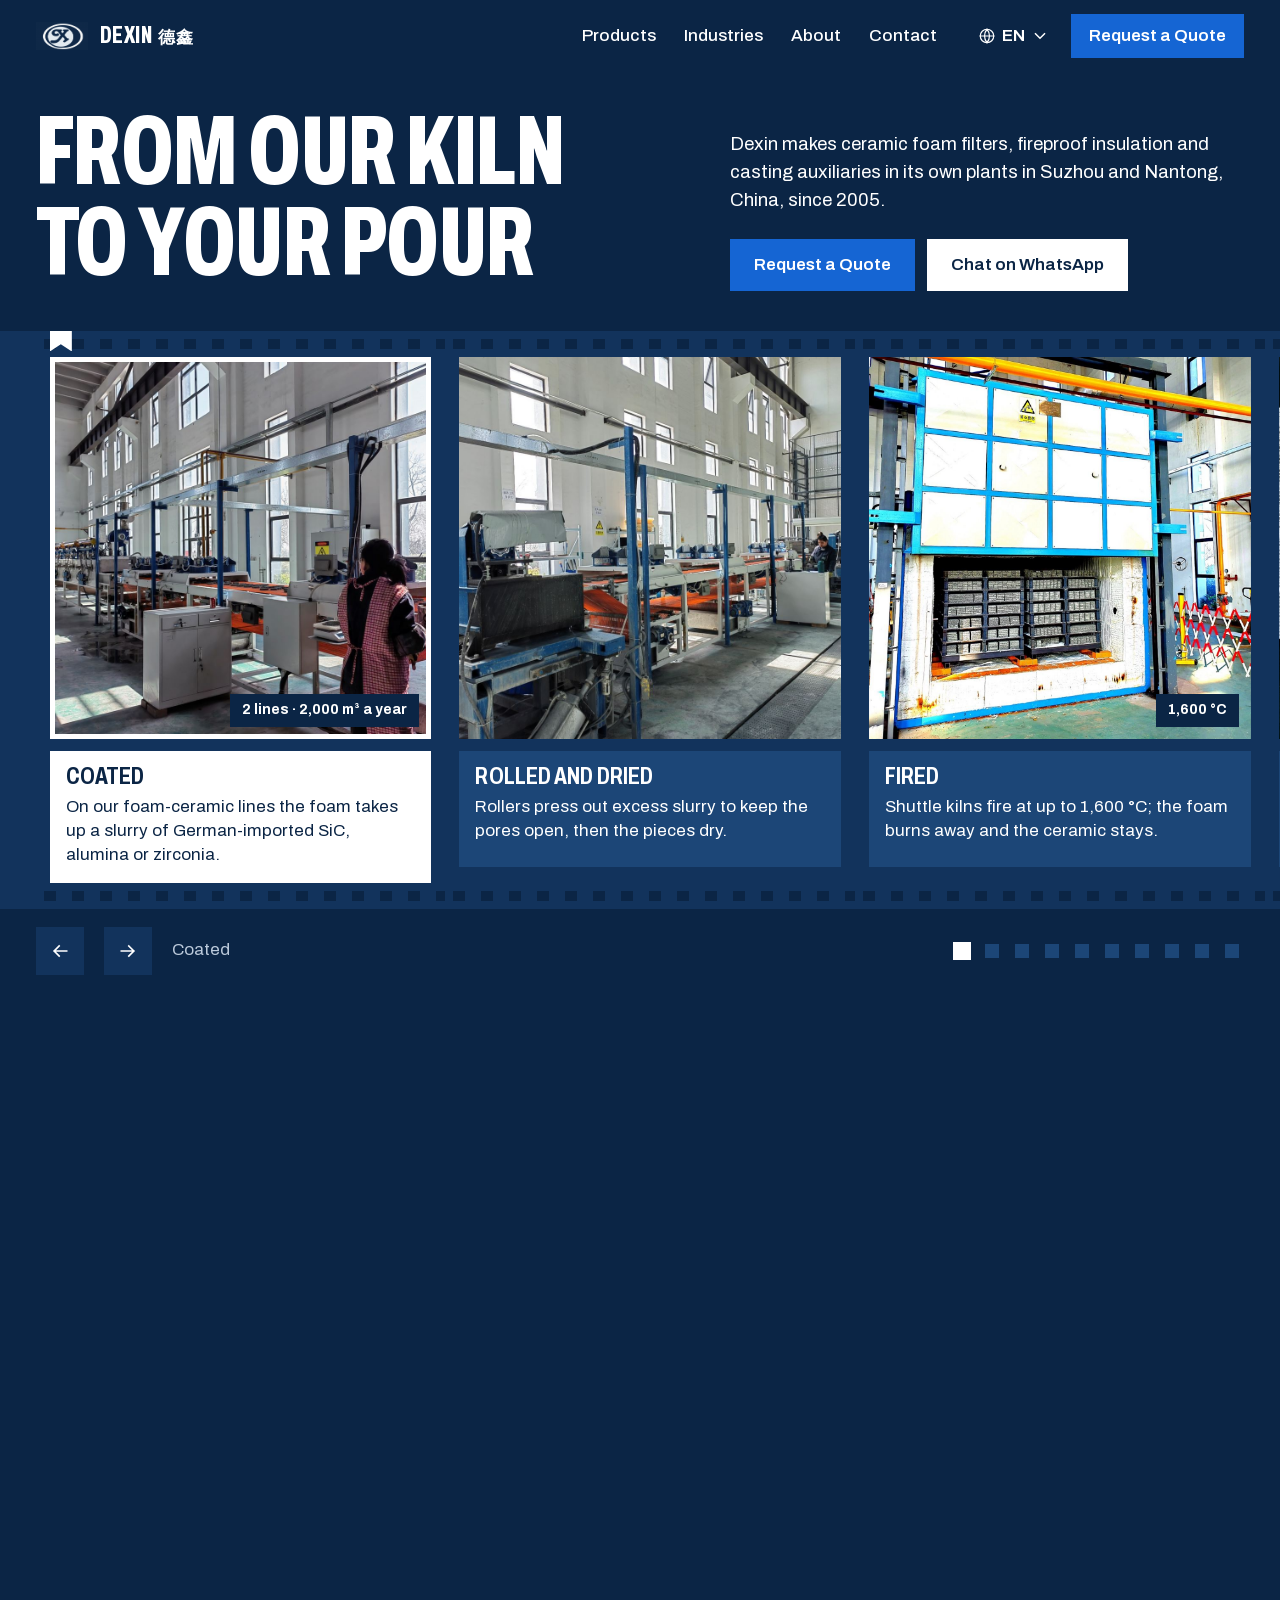
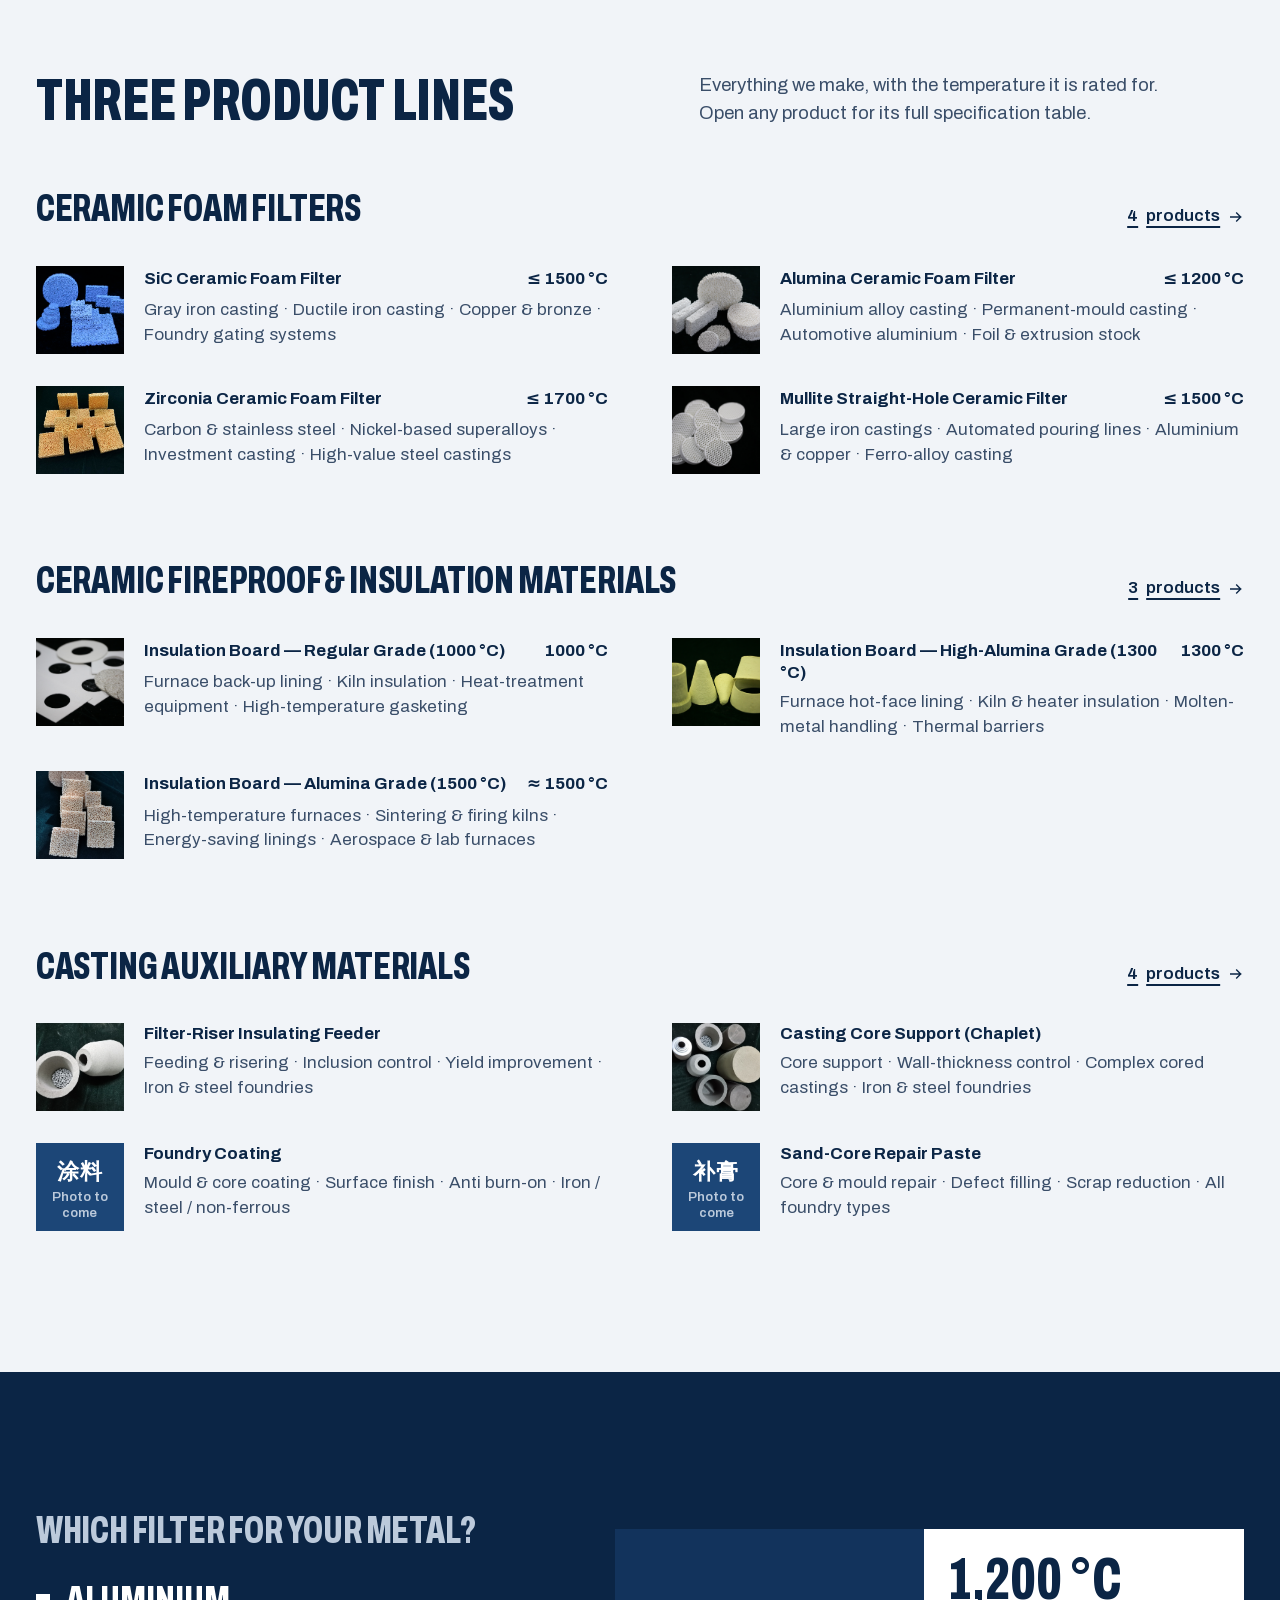
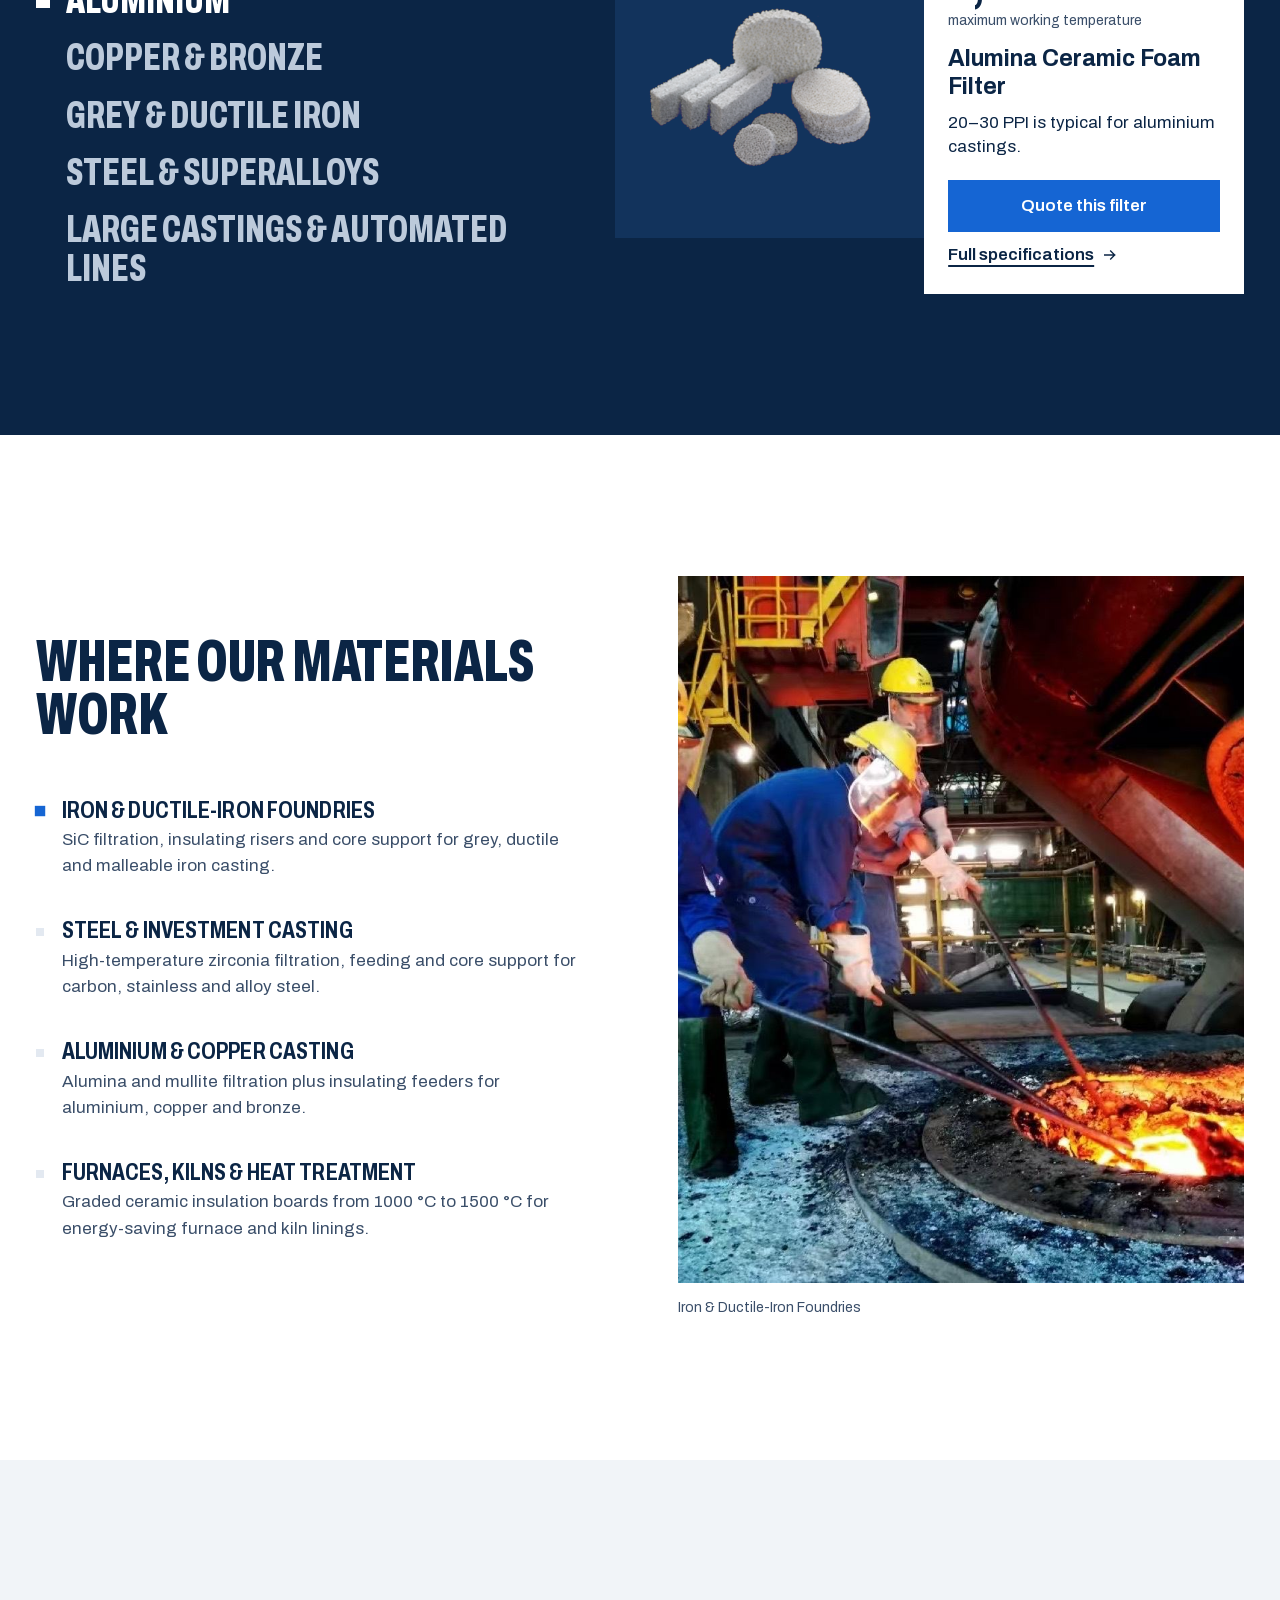
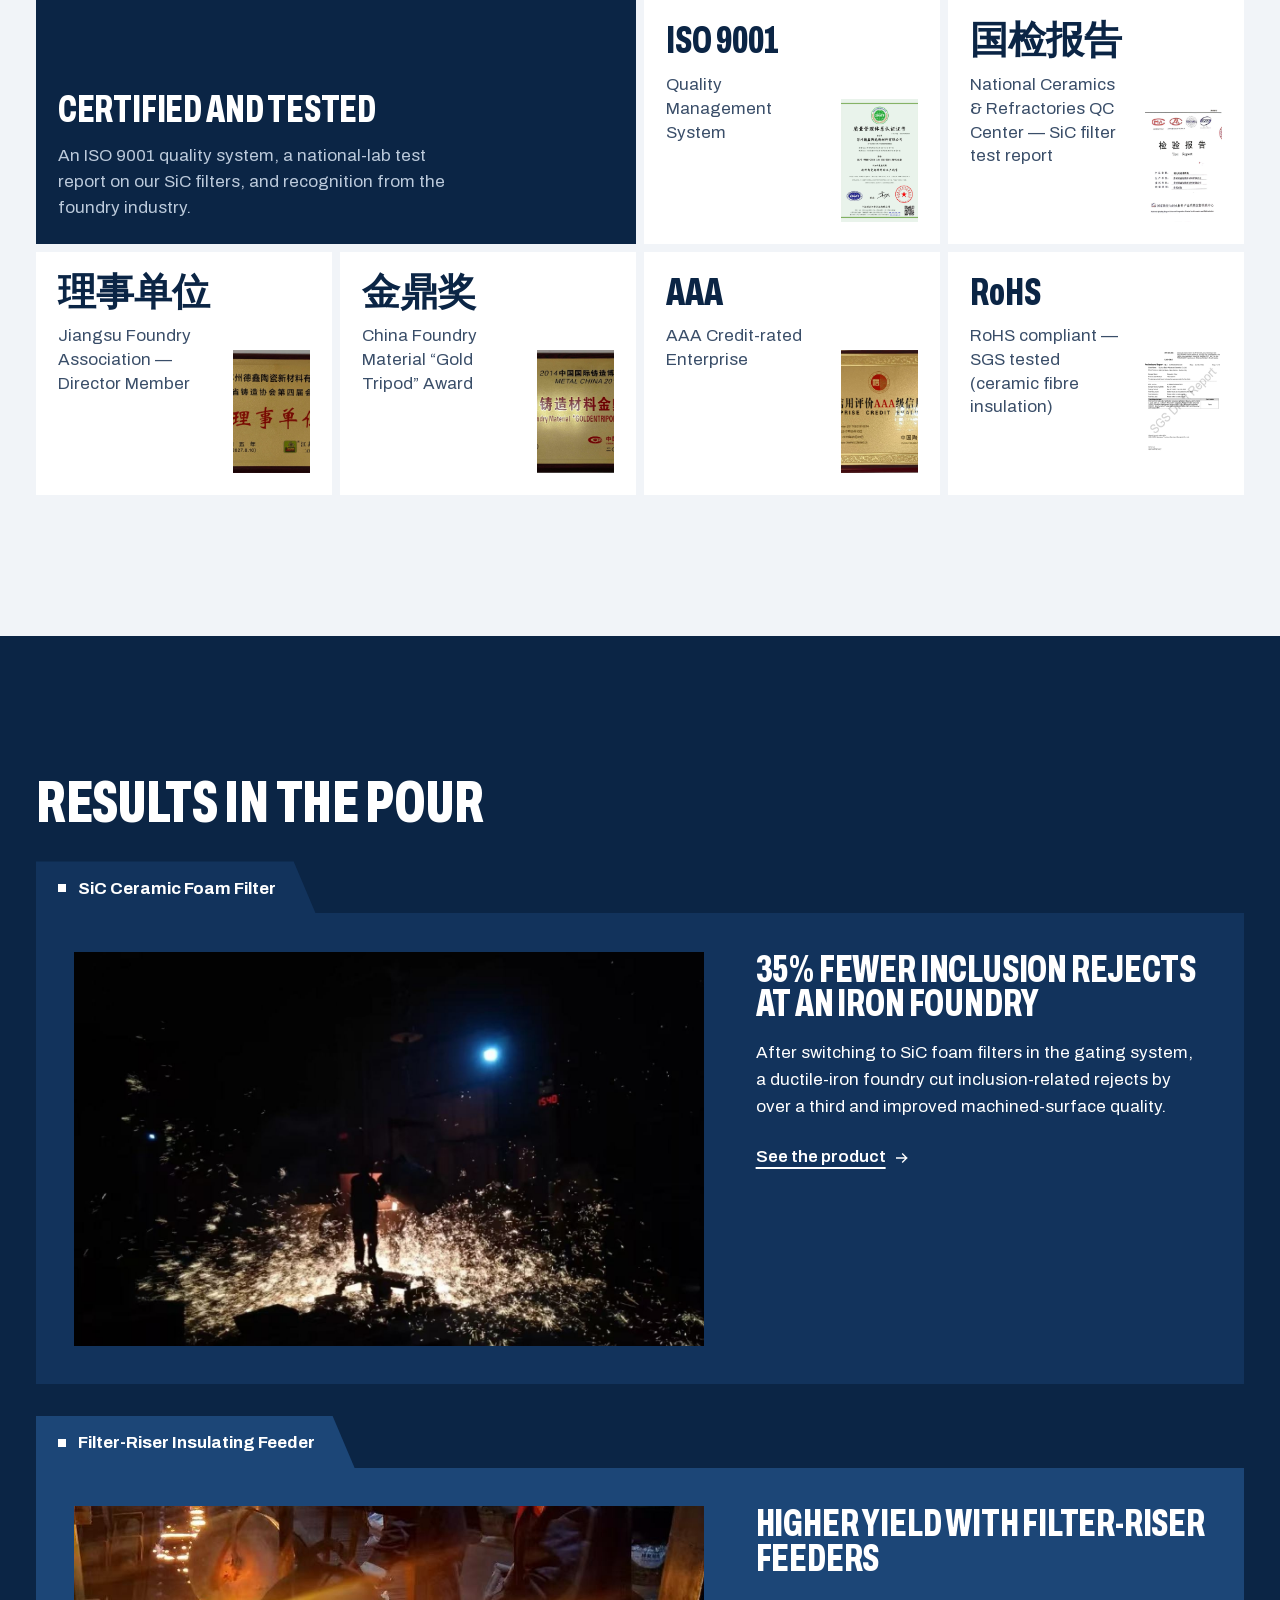
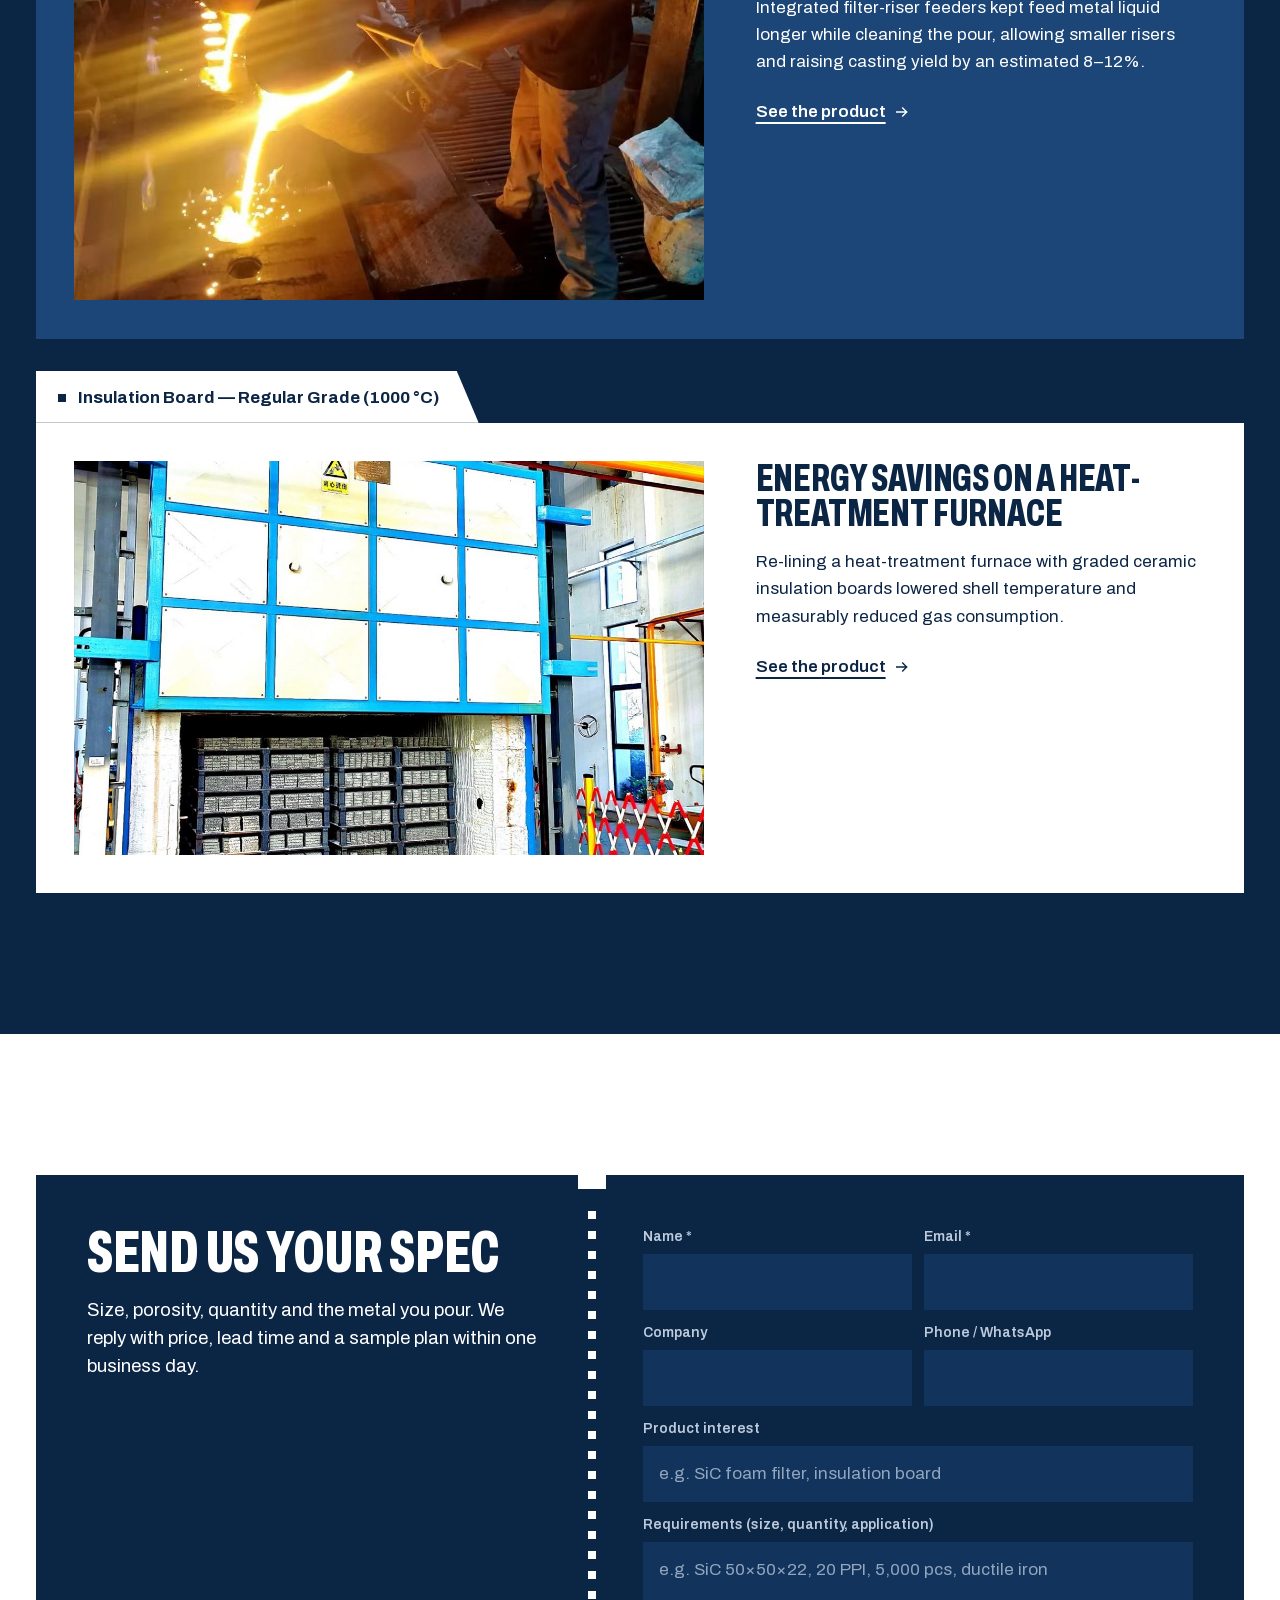
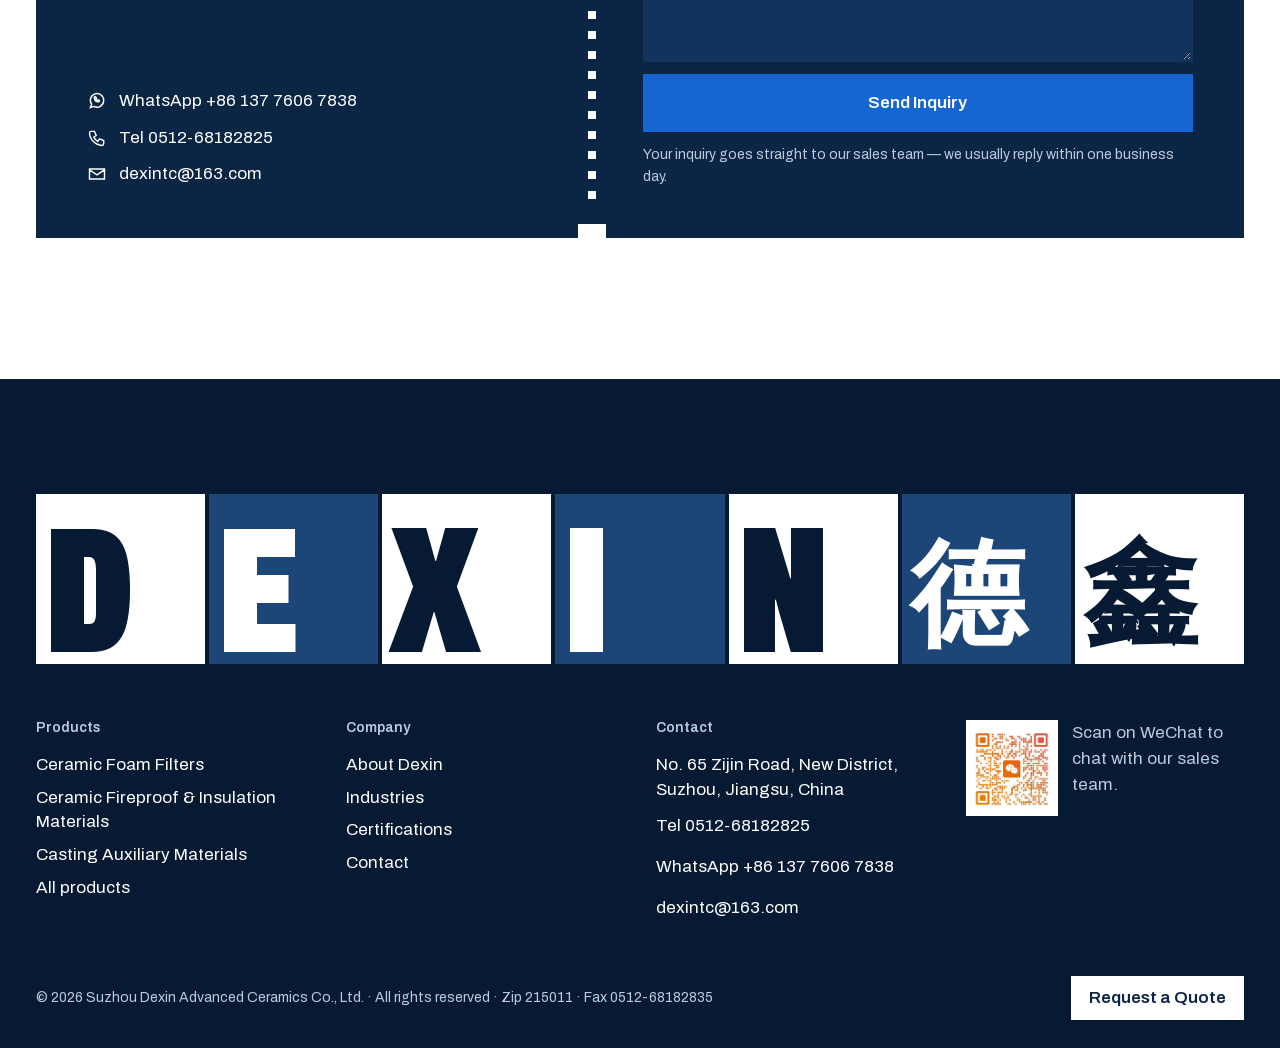
==== commit 2e39d84b: "Home rail: pin the production line and advance it with page scroll The rail now sticks to the screen" ====
--- a/index.html
+++ b/index.html
@@ -113,9 +113,10 @@
   </div>
 
   <div class="rail" aria-roledescription="carousel" aria-label="How a Dexin filter is made and shipped">
+   <div class="rail-stage">
     <h2 class="vh"><span data-en>How a Dexin filter is made and shipped</span><span data-zh>德鑫过滤器的生产与发运流程</span></h2>
     <ol class="rail-track" tabindex="0" aria-label="Production and shipment, station by station">
-      <li class="frame">
+      <li class="frame is-on">
         <span class="flag" aria-hidden="true"></span>
         <div class="shot"><img src="assets/img/process/line_coat.jpg" alt="Dexin foam-ceramic production line with an operator" width="1200" height="900" loading="lazy"><span class="fact"><span data-en>2 lines · 2,000 m³ a year</span><span data-zh>2条产线 · 年产2000 m³</span></span></div>
         <div class="window"><h3 class="h3"><span data-en>Coated</span><span data-zh>浸浆</span></h3><p><span data-en>On our foam-ceramic lines the foam takes up a slurry of German-imported SiC, alumina or zirconia.</span><span data-zh>在泡沫陶瓷生产线上，泡沫浸挂由德国进口碳化硅、氧化铝或氧化锆制成的浆料。</span></p></div>
@@ -173,6 +174,7 @@
       <p class="rail-now" aria-live="polite"></p>
       <div class="rail-steps" role="group" aria-label="Stations"></div>
     </div>
+   </div>
   </div>
   <div class="hero-tail"></div>
 </section>
--- a/assets/css/style.css
+++ b/assets/css/style.css
@@ -120,7 +120,7 @@
   text-decoration-thickness:2px;text-decoration-color:currentColor;transition:color var(--t-hover) ease}
 .link svg{width:16px;height:16px;transition:transform var(--t-ui) var(--ease-out)}
 @media (hover:hover) and (pointer:fine){.link:hover svg{transform:translateX(4px)}}
-html[dir="rtl"] .link svg,html[dir="rtl"] .btn svg.arrow{transform:scaleX(-1)}
+html[dir="rtl"] .link svg,html[dir="rtl"] .btn svg.arrow,html[dir="rtl"] .rail-btn svg.arrow{transform:scaleX(-1)}
 
 /* ---------- Header ---------- */
 .site-header{position:sticky;top:0;z-index:300;background:var(--navy);color:#fff}
@@ -198,7 +198,7 @@
 
 /* ---------- The rail ---------- */
 .rail{margin-top:clamp(28px,4.5vh,52px);position:relative}
-.rail-track{display:flex;overflow-x:auto;overflow-y:hidden;scroll-snap-type:x mandatory;scroll-padding-inline:var(--gutter);padding-inline:var(--gutter) 0;
+.rail-track{position:relative;display:flex;overflow-x:auto;overflow-y:hidden;scroll-snap-type:x mandatory;scroll-padding-inline:var(--gutter);padding-inline:var(--gutter) 0;
   scrollbar-width:none;overscroll-behavior-x:contain;-webkit-overflow-scrolling:touch;background:var(--navy-2)}
 .rail-track::after{content:"";flex:0 0 var(--gutter)}
 .rail-track::-webkit-scrollbar{display:none}
@@ -207,7 +207,7 @@
 @media (max-width:560px){.frame{flex-basis:80vw}}
 .frame .fact{transition:opacity 200ms ease}
 .frame .window{transition:opacity 200ms ease}
-@media (prefers-reduced-motion:no-preference){.frame.cut .window,.frame.cut .fact{opacity:0}}
+@media (prefers-reduced-motion:no-preference){.frame.cut:not(.is-on) .window,.frame.cut .fact{opacity:0}}
 .frame::before,.frame::after{content:"";position:absolute;left:0;right:0;height:20px;background:var(--perf) repeat-x 0 0/28px 20px}
 .frame::before{top:3px}
 .frame::after{bottom:3px}
@@ -250,6 +250,14 @@
 .rail-now{font-size:var(--fs-body);color:var(--on-navy-soft);min-width:0}
 .rail-now strong{color:#fff;font-weight:600}
 @media (max-width:640px){.rail-now{display:none}.rail-steps{margin-inline-start:0;width:100%}.rail-ctl{flex-wrap:wrap;gap:10px}}
+/* Scroll-driven mode: JS adds .pinned when motion is allowed and the stage fits the screen.
+   The stage sticks for --run px of page scroll, and that scroll moves the line one station at a time. */
+.rail.pinned{height:calc(var(--stage-h) + var(--run))}
+.rail.pinned .rail-stage{position:sticky;top:var(--stage-top)}
+.rail.pinned .rail-track{overflow-x:hidden;scroll-snap-type:none;touch-action:pan-y}
+.rail.pinned .frame{flex-basis:min(clamp(272px,32vw,520px),calc(100svh - 330px))}
+@media (max-width:560px){.rail.pinned .frame{flex-basis:min(80vw,calc(100svh - 400px))}}
+.rail.pinned [data-rail="play"]{display:none}
 .hero + .catalog,.hero{position:relative}
 .hero-tail{height:clamp(56px,7vw,104px)}
 
@@ -339,7 +347,7 @@
 @media (hover:hover) and (pointer:fine){.tile:not(.head):hover .scan{transform:scale(1.06) rotate(-1.5deg)}}
 @media (max-width:900px){.board{grid-template-columns:1fr 1fr;gap:6px}.tile.head{grid-column:1/-1;min-height:160px}.tile{padding:16px;min-height:200px}}
 
-/* ---------- Case folders (sticky stack) ---------- */
+/* ---------- Case folders (stacked, tabbed) ---------- */
 .folders{position:relative}
 .folder{position:relative;margin-top:84px;background:var(--navy-2);color:#fff}
 .folder:nth-child(2){background:var(--navy-3)}
@@ -409,6 +417,7 @@
 .mark-blocks span{flex:1 1 0;aspect-ratio:1/1;display:flex;align-items:flex-end;justify-content:flex-start;padding:0 0 4px 8px;overflow:hidden;
   background:var(--navy-3);color:var(--navy-deep);font-stretch:62%;font-weight:900;line-height:.74;font-size:clamp(56px,14vw,214px)}
 .mark-blocks span:nth-child(odd){background:#fff}
+.mark-blocks span:nth-child(even){color:#fff}
 .mark-blocks span.zh{font-stretch:100%;font-weight:800;font-size:clamp(36px,9vw,140px);line-height:1;padding-bottom:10px}
 .foot-grid{display:grid;grid-template-columns:repeat(4,minmax(0,1fr));gap:32px;margin-top:56px}
 .foot-grid h4{font-size:var(--fs-small);font-weight:600;color:var(--on-navy-soft);margin-bottom:14px}
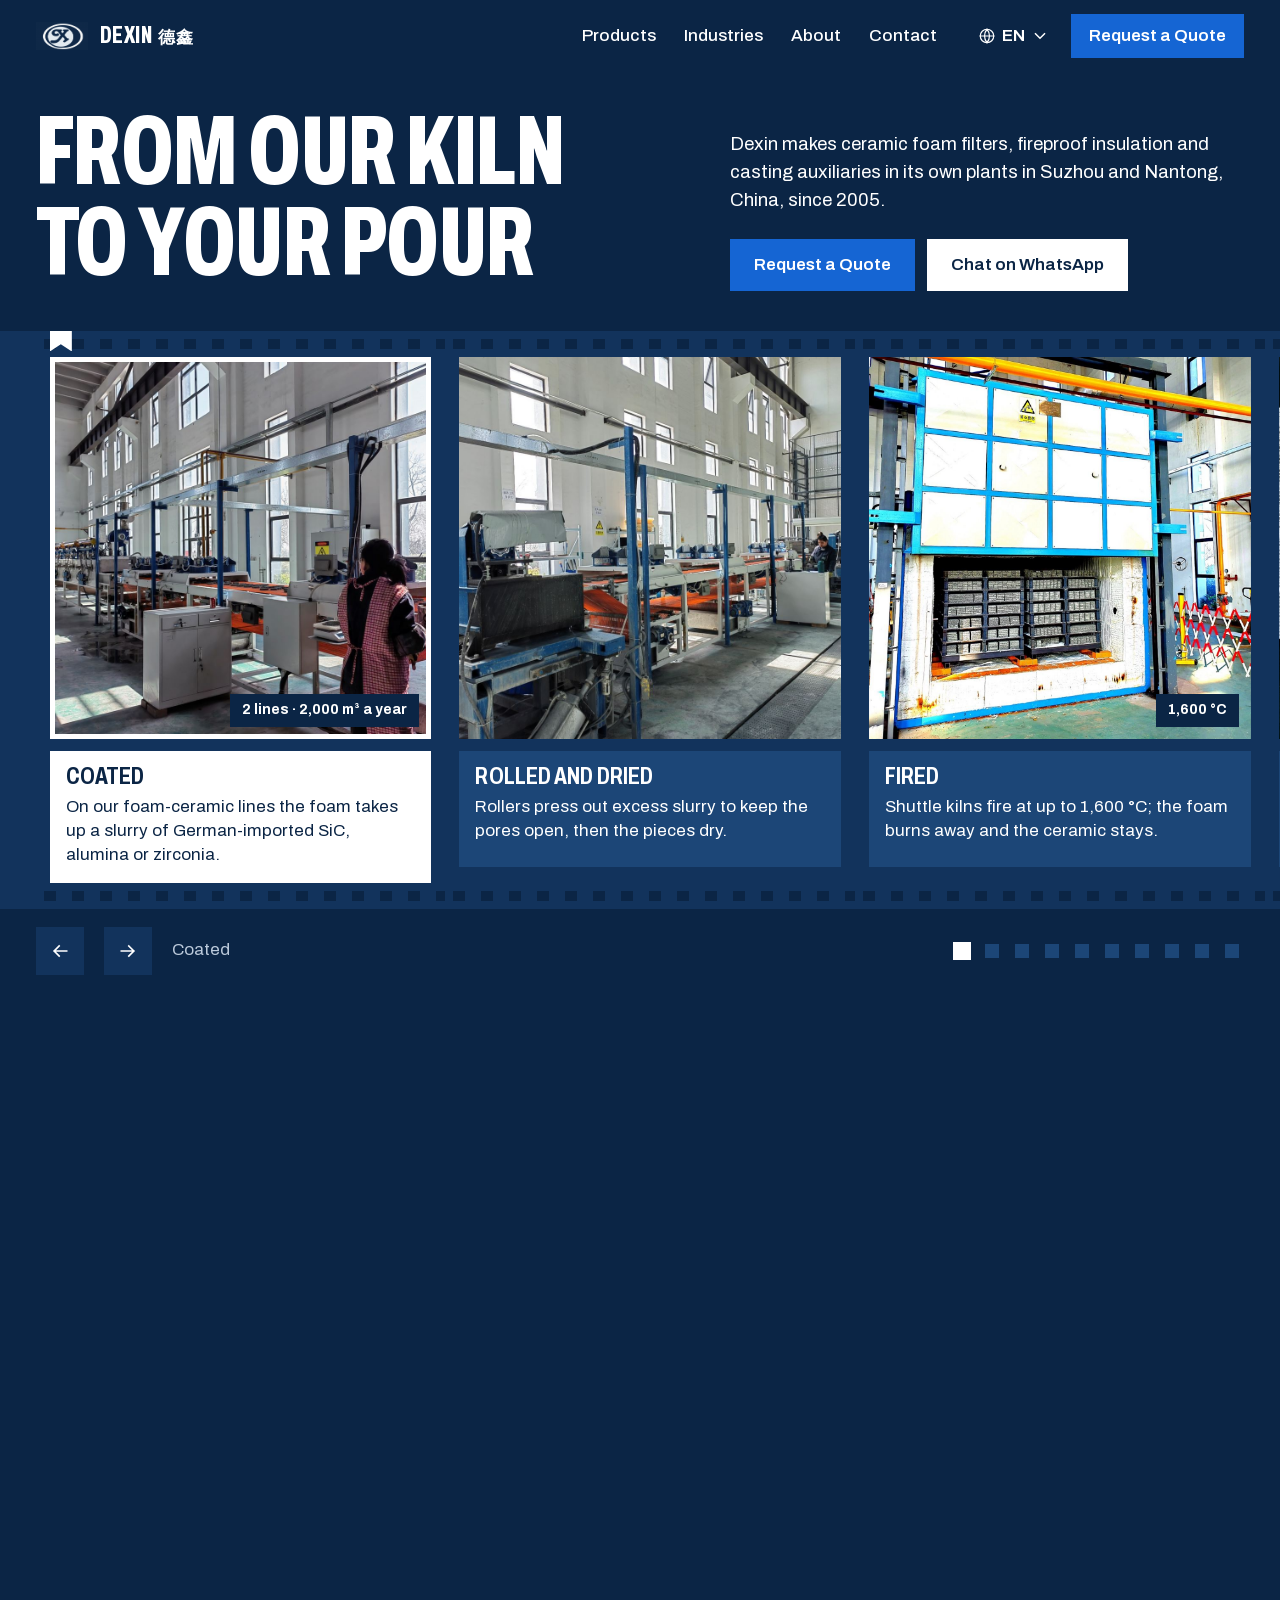
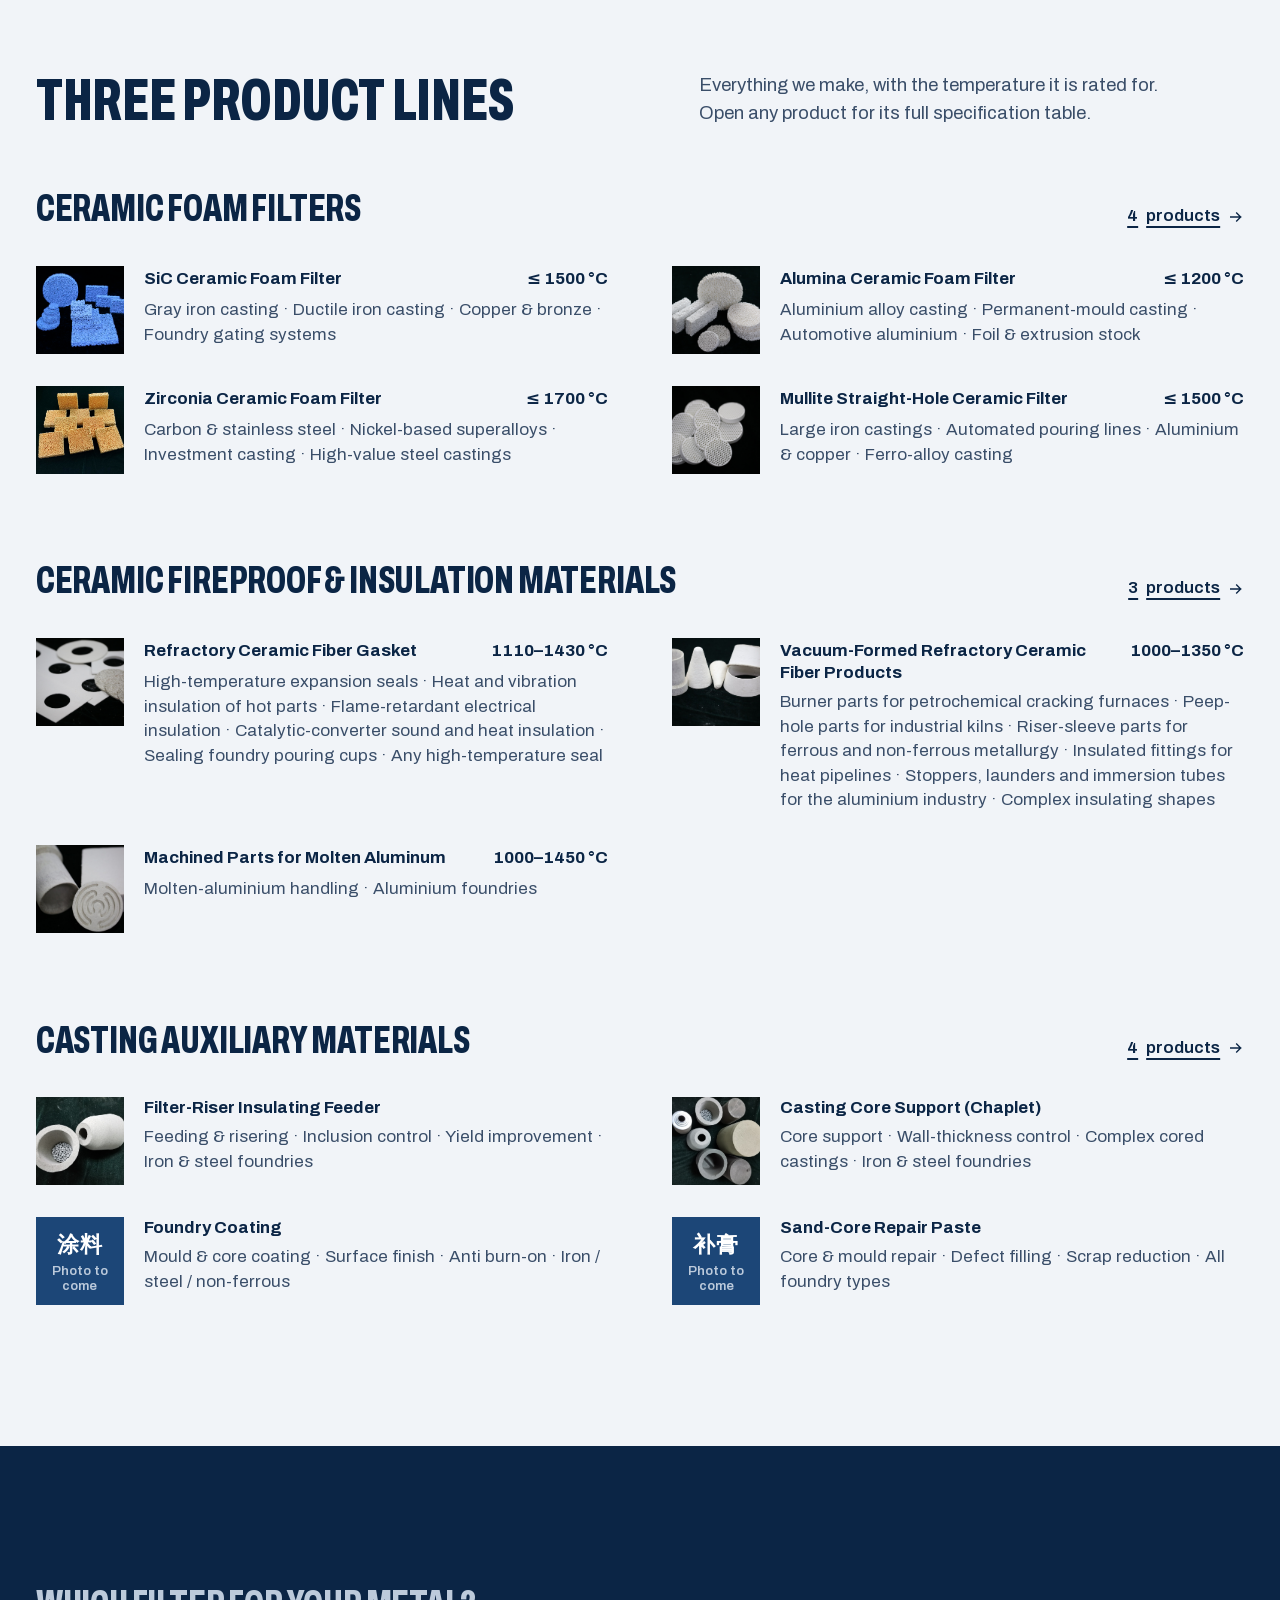
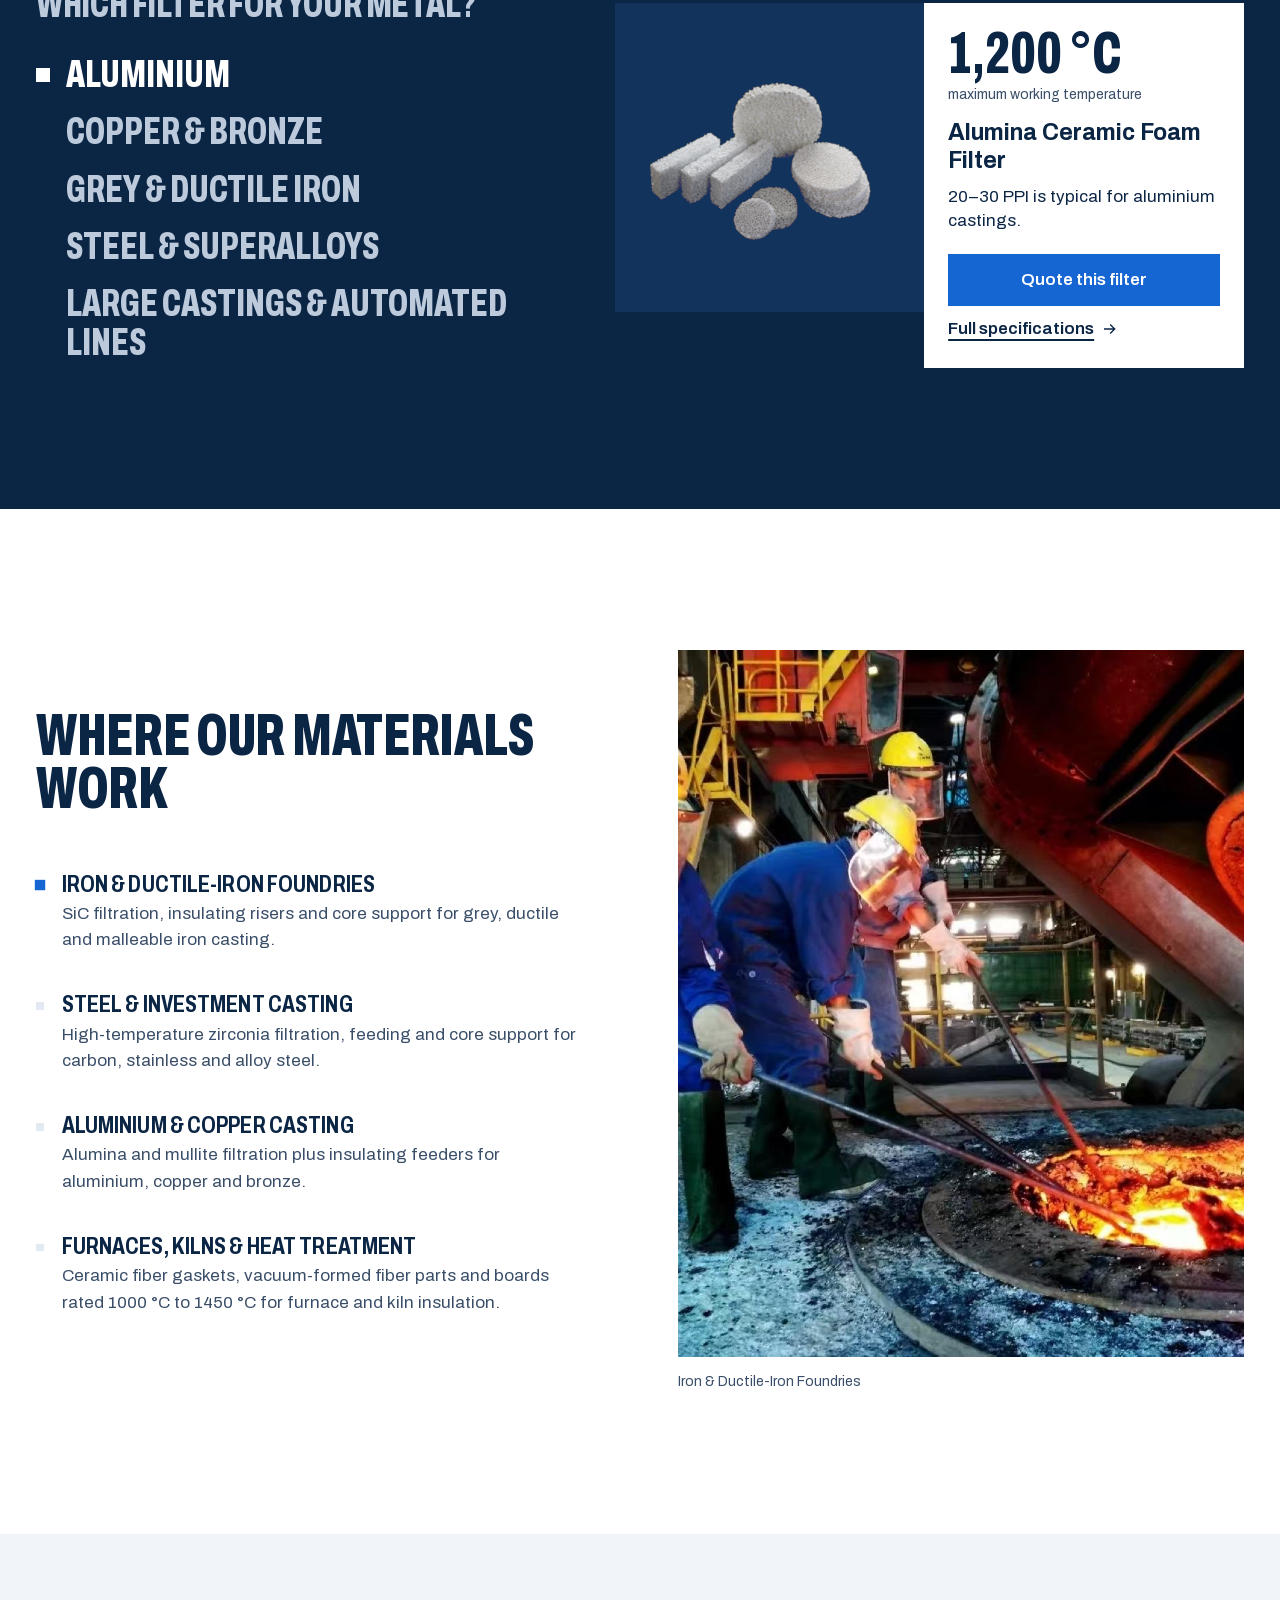
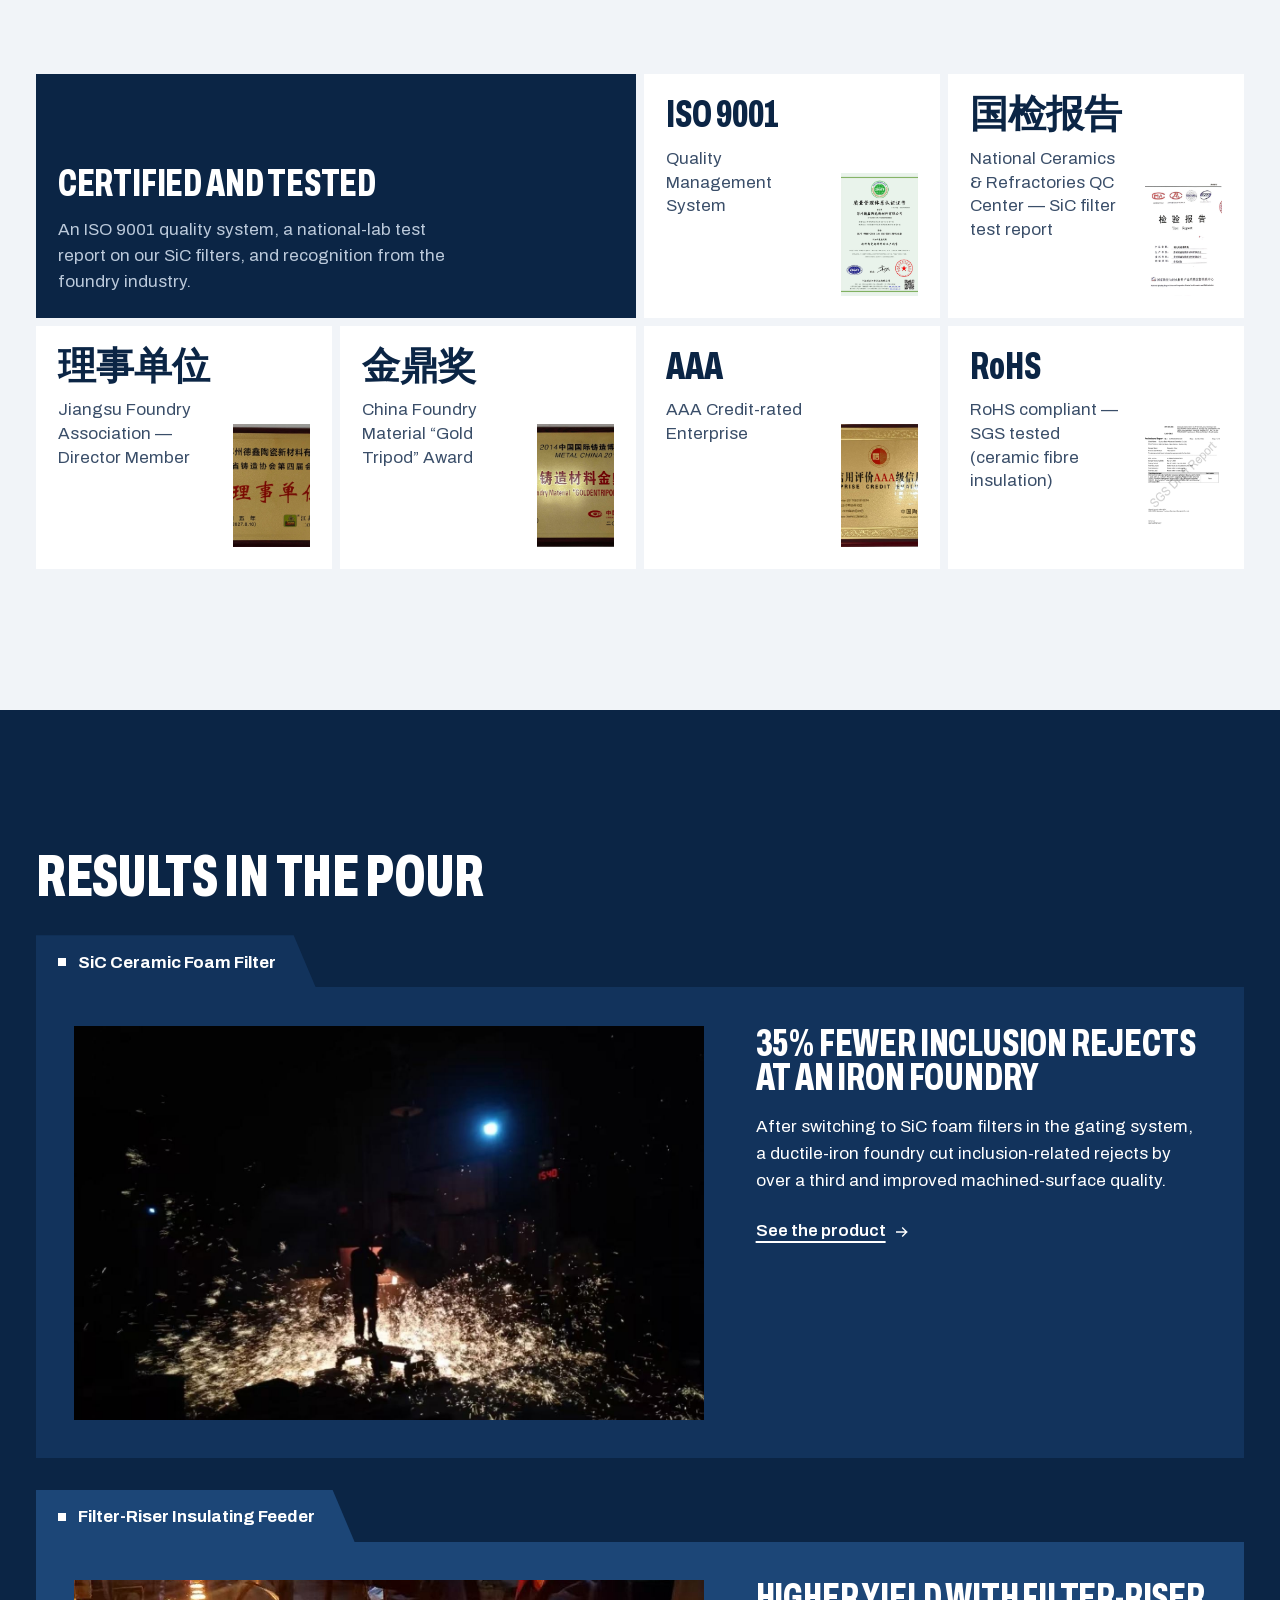
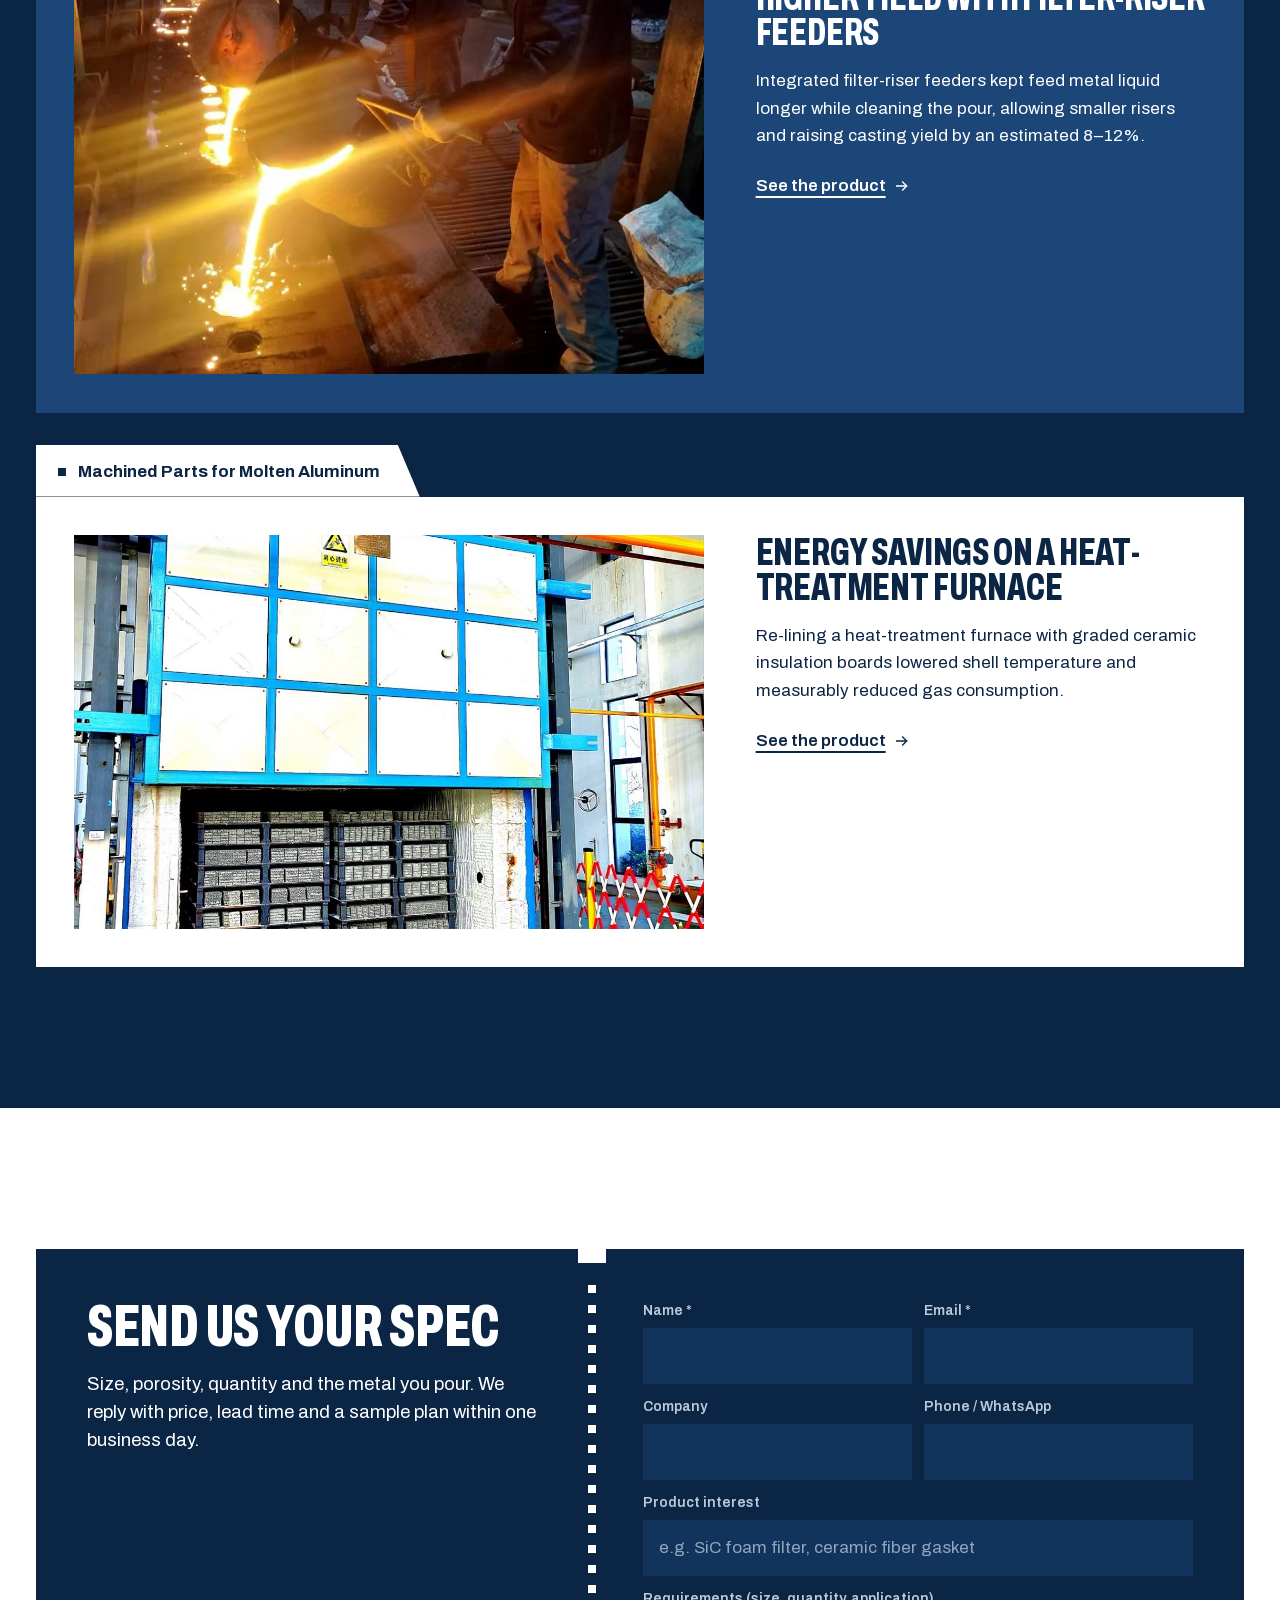
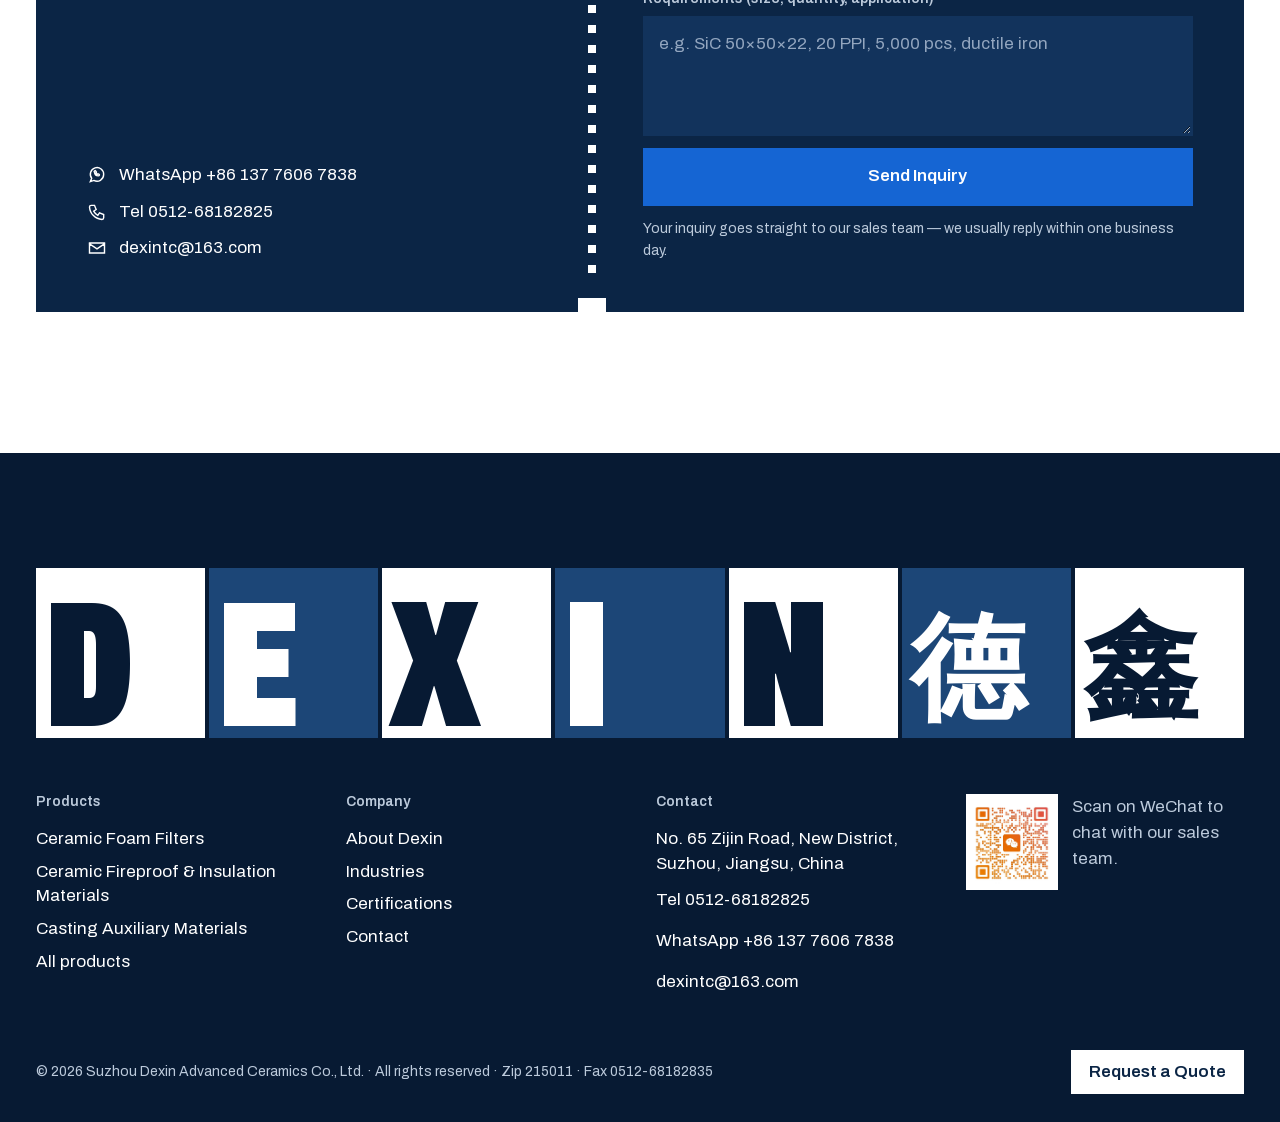
==== commit cd3a8572: "Insulation line: use Dexin's own product names, datasheets and photos The three "Insulation Board" p" ====
--- a/index.html
+++ b/index.html
@@ -87,8 +87,8 @@
  "@context": "https://schema.org",
  "@type": "FAQPage",
  "mainEntity": [
-  {"@type": "Question", "name": "苏州德鑫陶瓷新材料有限公司是做什么的？", "acceptedAnswer": {"@type": "Answer", "text": "苏州德鑫陶瓷新材料有限公司（Dexin）成立于2005年，是江苏省铸造协会理事单位，专业生产三大类产品：泡沫陶瓷过滤器（碳化硅、氧化铝、氧化锆、莫来石材质，用于铸造金属液过滤）、陶瓷防火隔热材料（1000℃–1500℃分级隔热板）以及铸造辅材（保温冒口、铸造芯撑、铸造涂料、砂芯修补膏）。公司在苏州和南通拥有两大生产基地，年产泡沫陶瓷过滤器约2000立方米，产品出口全球，通过ISO 9001质量体系认证，并荣获全国铸造材料金鼎奖。"}},
-  {"@type": "Question", "name": "What does Suzhou Dexin Advanced Ceramics manufacture?", "acceptedAnswer": {"@type": "Answer", "text": "Dexin (founded 2005, Suzhou, China) manufactures ceramic foam filters in silicon carbide, alumina, zirconia and mullite for molten-metal filtration; graded ceramic fireproof insulation boards rated 1000 °C to 1500 °C; and casting auxiliaries including insulating risers, core supports (chaplets), foundry coatings and core-repair paste. It runs two production plants (Suzhou and Nantong) with an annual foam-filter output of about 2,000 m³, is a director member of the Jiangsu Foundry Association and is ISO 9001 certified."}},
+  {"@type": "Question", "name": "苏州德鑫陶瓷新材料有限公司是做什么的？", "acceptedAnswer": {"@type": "Answer", "text": "苏州德鑫陶瓷新材料有限公司（Dexin）成立于2005年，是江苏省铸造协会理事单位，专业生产三大类产品：泡沫陶瓷过滤器（碳化硅、氧化铝、氧化锆、莫来石材质，用于铸造金属液过滤）、陶瓷防火隔热材料（耐火陶瓷纤维垫片、真空成型耐火陶瓷纤维制品与铝液用机加工件，使用温度1000℃–1450℃）以及铸造辅材（保温冒口、铸造芯撑、铸造涂料、砂芯修补膏）。公司在苏州和南通拥有两大生产基地，年产泡沫陶瓷过滤器约2000立方米，产品出口全球，通过ISO 9001质量体系认证，并荣获全国铸造材料金鼎奖。"}},
+  {"@type": "Question", "name": "What does Suzhou Dexin Advanced Ceramics manufacture?", "acceptedAnswer": {"@type": "Answer", "text": "Dexin (founded 2005, Suzhou, China) manufactures ceramic foam filters in silicon carbide, alumina, zirconia and mullite for molten-metal filtration; refractory ceramic fiber gaskets, vacuum-formed ceramic fiber products and machined parts for molten aluminum rated 1000 °C to 1450 °C; and casting auxiliaries including insulating risers, core supports (chaplets), foundry coatings and core-repair paste. It runs two production plants (Suzhou and Nantong) with an annual foam-filter output of about 2,000 m³, is a director member of the Jiangsu Foundry Association and is ISO 9001 certified."}},
   {"@type": "Question", "name": "德鑫的泡沫陶瓷过滤器有哪些材质，分别适用什么金属？", "acceptedAnswer": {"@type": "Answer", "text": "碳化硅（SiC，灰色）泡沫陶瓷过滤器适用于灰铁、球墨铸铁和铜合金，最高使用温度1500℃；氧化铝（白色）过滤器适用于铝及铝合金，最高1200℃；氧化锆（金黄色，ZrO₂≥97%）过滤器适用于碳钢、不锈钢和高温合金，最高约1700℃；莫来石直孔过滤器适用于大流量铸铁与铝合金浇注。尺寸、孔径（PPI）均可定制。"}},
   {"@type": "Question", "name": "如何联系德鑫获取报价或样品？ How can I contact Dexin?", "acceptedAnswer": {"@type": "Answer", "text": "电话 Tel: +86-512-68182825；热线/WhatsApp: +86 137 7606 7838；邮箱 Email: dexintc@163.com；网站: www.szdexintc.com；地址：江苏省苏州高新区紫金路65号（苏州）/ 南通市通州湾盛德路60号（南通工厂）。通常一个工作日内回复报价、交期与样品方案。"}}
  ]
--- a/assets/css/style.css
+++ b/assets/css/style.css
@@ -482,6 +482,20 @@
 .spec-table th{font-weight:500;color:var(--ink-soft);width:44%;padding-inline-end:16px}
 .spec-table td{font-weight:600}
 .spec-cap{margin-top:12px;font-size:var(--fs-small);color:var(--ink-soft)}
+.grades{margin-top:clamp(48px,6vw,80px)}
+.grades h2{font-size:var(--fs-h3)}
+.grade-scroll{margin-top:16px;overflow-x:auto;overscroll-behavior-x:contain}
+.grade-table{width:100%;min-width:640px;font-size:16px;font-variant-numeric:tabular-nums;border-collapse:collapse}
+.grade-table th,.grade-table td{padding:12px 12px;border-bottom:1px solid var(--paper-2);text-align:start;vertical-align:top}
+.grade-table thead th{border-bottom:2px solid var(--navy);vertical-align:bottom}
+.grade-table thead .code{display:block;font-weight:700;font-size:18px}
+.grade-table thead .nm{display:block;font-weight:500;font-size:var(--fs-small);color:var(--ink-soft)}
+.grade-table tbody th{font-weight:500;color:var(--ink-soft);padding-inline-start:0;min-width:180px}
+.grade-table td{font-weight:600;white-space:nowrap}
+.grade-table thead th{min-width:96px}
+/* the property column stays in view while the grades scroll sideways on a phone */
+.grade-table tbody th,.grade-table thead th:first-child{position:sticky;inset-inline-start:0;z-index:1;background:var(--white)}
+@media (max-width:640px){.grade-table tbody th{min-width:136px}}
 .pd-apps{margin-top:28px}
 .pd-apps h2{font-size:var(--fs-h3)}
 .pd-apps ul{display:grid;grid-template-columns:1fr 1fr;gap:8px 20px;margin-top:12px}
